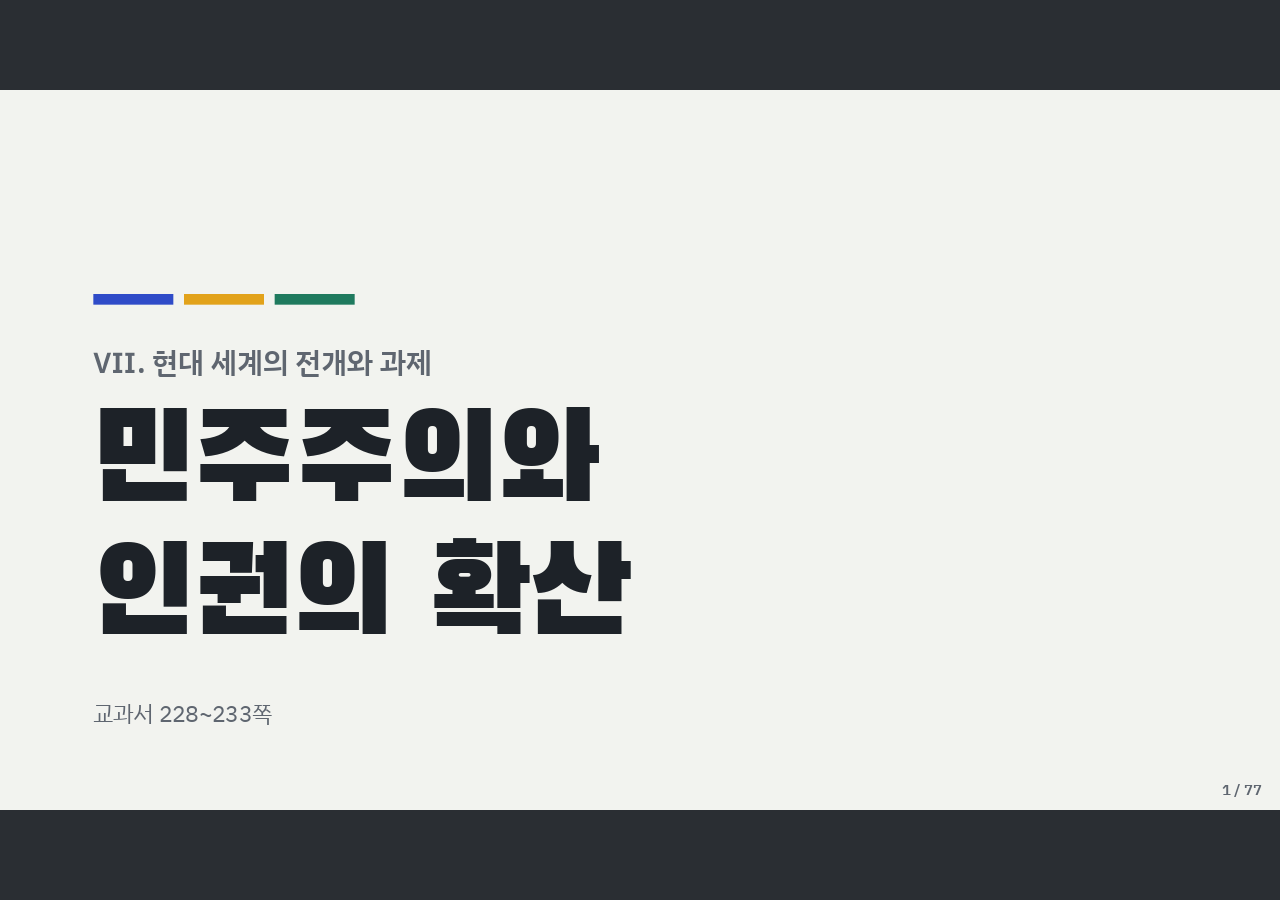
==== democracy/index.html @ a3386aa0 "민주주의와 인권의 확산 수업 슬라이드(77장 HTML) 추가 - democracy/index.html: CSS·JS를 한 파일에 넣은 1920×1080 무대, file://에서 인" ====
<!doctype html>
<html lang="ko">
<head>
<meta charset="utf-8">
<meta name="viewport" content="width=device-width, initial-scale=1">
<title>민주주의와 인권의 확산</title>
<!--
  ============================================================
  민주주의와 인권의 확산 · 중2 역사 · 수업 슬라이드 (77장)
  ============================================================
  ● 여는 법: 이 파일을 더블클릭하면 크롬·엣지·웨일에서 열린다. 인터넷이 없어도 된다.
  ● 문구 고치기: 아래 body 안에서 "05. 핵심 질문"처럼 번호와 제목이 적힌
    주석을 찾아, 바로 아래 section 안의 글자를 고치고 저장한다.
    - <br> 는 줄바꿈이다. 지워도 되고 옮겨도 된다.
    - <aside class="notes"> 안의 글은 교사 메모다(N 키로 보임).
  ● 사진: images 폴더에 정해진 파일명으로 넣는다(images/README.txt 참고).
  ● 정리표(31·47·70·71번)와 패턴(73~76번)의 문구는 각각 한 곳에만 있다.
    "정리표 데이터", "패턴 데이터" 주석을 찾아 고친다.
  ● 조작: → Space PageDown Enter 다음 / ← PageUp Backspace 이전 / Home End 처음·끝
          숫자+Enter 그 장으로 / F 전체 화면 / S 선택 장 건너뛰기 / N 메모 / O 전체 목록
-->
<style>
/* ---------- 글꼴 (fonts 폴더) ---------- */
@font-face{font-family:"Black Han Sans";src:url("fonts/BlackHanSans-Regular.woff2") format("woff2");font-weight:100 900;font-style:normal;font-display:block}
@font-face{font-family:"IBM Plex Sans KR";src:url("fonts/IBMPlexSansKR-Regular.woff2") format("woff2");font-weight:400;font-style:normal;font-display:block}
@font-face{font-family:"IBM Plex Sans KR";src:url("fonts/IBMPlexSansKR-SemiBold.woff2") format("woff2");font-weight:600;font-style:normal;font-display:block}
@font-face{font-family:"IBM Plex Sans KR";src:url("fonts/IBMPlexSansKR-Bold.woff2") format("woff2");font-weight:700;font-style:normal;font-display:block}

/* ---------- 색 ---------- */
:root{
  --paper:#F2F3EF;
  --ink:#1D2228;
  --muted:#5F6670;
  --story-1:#2F4BC8;
  --story-2:#E2A21A;
  --story-3:#1F7A5E;
  --mark:#FFE45C;
  --outside:#2A2E33;
  --rule:#CDD1C9;
  --cal-red:#D0342C;
  --cal-blue:#2B57C9;
  --display:"Black Han Sans","IBM Plex Sans KR","Malgun Gothic","Apple SD Gothic Neo",sans-serif;
  --text:"IBM Plex Sans KR","Malgun Gothic","Apple SD Gothic Neo",sans-serif;
}

/* ---------- 무대 ---------- */
*{box-sizing:border-box}
html,body{margin:0;height:100%;overflow:hidden;background:var(--outside)}
body{font-family:var(--text);color:var(--ink);-webkit-font-smoothing:antialiased;word-break:keep-all;overflow-wrap:break-word}
h1,h2,h3,p,ul,figure,table{margin:0}
#viewport{position:fixed;inset:0;overflow:hidden;touch-action:none;user-select:none;-webkit-user-select:none}
#stage{position:absolute;left:0;top:0;width:1920px;height:1080px;transform-origin:0 0;overflow:hidden;background:var(--paper)}

.slide{position:absolute;inset:0;padding-top:56px;background:var(--paper);visibility:hidden;overflow:hidden}
.slide.active{visibility:visible;z-index:2}
.slide.leaving{visibility:visible;z-index:1}
.slide.fade{animation:fadeIn 120ms linear both}
@keyframes fadeIn{from{opacity:0}to{opacity:1}}
@media (prefers-reduced-motion:reduce){.slide.fade{animation:none}}
.notes{display:none}

/* 이야기별 색: --c 바탕색, --on-c 그 위 글자색 */
.slide[data-part="intro"],.slide[data-part="outro"]{--c:var(--ink);--on-c:#fff}
.slide[data-part="s1"]{--c:var(--story-1);--on-c:#fff}
.slide[data-part="s2"]{--c:var(--story-2);--on-c:var(--ink)}
.slide[data-part="s3"]{--c:var(--story-3);--on-c:#fff}

/* ---------- 글자 ---------- */
.title{font-family:var(--display);font-weight:700;font-size:72px;line-height:1.2;text-wrap:balance}
.big{font-family:var(--display);font-weight:700;font-size:200px;line-height:1;color:var(--c);letter-spacing:-.01em}
.headline{font-family:var(--display);font-weight:700;font-size:72px;line-height:1.25;text-wrap:balance}
.desc,.body{font-size:48px;font-weight:600;line-height:1.5;text-wrap:pretty}
.caption{font-size:34px;font-weight:400;line-height:1.45;color:var(--muted);text-wrap:pretty}

/* ---------- 진행 표시 · 장 번호 · 판서 신호 ---------- */
#progress{position:absolute;left:0;top:0;width:1920px;height:56px;display:grid;grid-template-columns:repeat(5,1fr);z-index:10;background:var(--paper);border-bottom:1px solid #D8DBD3}
#progress div{display:flex;align-items:center;justify-content:center;font-size:22px;font-weight:600;color:#A6ABB2;letter-spacing:.04em}
#progress div+div{border-left:1px solid #DFE2DA}
#progress div.on{color:#fff;background:var(--pc)}
#progress [data-p="intro"],#progress [data-p="outro"]{--pc:var(--ink)}
#progress [data-p="s1"]{--pc:var(--story-1)}
#progress [data-p="s2"]{--pc:var(--story-2)}
#progress [data-p="s3"]{--pc:var(--story-3)}
#progress [data-p="s2"].on{color:var(--ink)}
#stage.no-progress #progress{display:none}

#footer{position:absolute;right:28px;bottom:16px;z-index:11;display:flex;gap:16px;align-items:center;font-size:22px;font-weight:600;line-height:1.3;color:var(--muted);pointer-events:none}
#stage.on-dark #footer{color:rgba(255,255,255,.78)}
#stage.on-light-color #footer{color:rgba(29,34,40,.7)}
#skipflag{display:none;border:2px solid currentColor;padding:0 10px}
#stage.skip #skipflag{display:inline-block}
#digits{background:var(--ink);color:#fff;padding:0 12px}
#digits:empty{display:none}

.board-icon{position:absolute;left:30px;bottom:20px;width:28px;height:28px;color:var(--muted);z-index:3}
.board-icon svg{display:block;width:28px;height:28px}
.slide[data-layout="placard"] .board-icon{color:rgba(255,255,255,.78)}
.slide[data-layout="placard"][data-part="s2"] .board-icon{color:rgba(29,34,40,.7)}

/* ---------- 교사 메모 (N) ---------- */
#notes-panel{position:absolute;left:0;right:0;bottom:0;z-index:20;display:none;max-height:460px;overflow:auto;background:rgba(22,26,31,.96);color:#F2F3EF;padding:24px 64px 36px;user-select:text;-webkit-user-select:text;touch-action:pan-y}
#stage.show-notes #notes-panel{display:block}
#notes-head{font-size:24px;font-weight:600;color:#AEB4BC;margin-bottom:8px}
#notes-body{font-size:32px;font-weight:400;line-height:1.55}
#notes-body .none{color:#8C939B}

/* ---------- 전체 목록 (O) ---------- */
#overview{position:absolute;inset:0;z-index:30;display:none;overflow:auto;background:#202429;padding:26px 40px 40px;touch-action:pan-y}
#stage.show-overview #overview{display:block}
.ov-head{color:#D5D9DE;font-size:24px;font-weight:600;margin-bottom:18px}
.ov-grid{display:grid;grid-template-columns:repeat(10,171.4px);gap:14px}
.ov-item{position:relative;display:block;width:171.4px;height:96.4px;padding:0;border:0;margin:0;background:#000;cursor:pointer;outline:4px solid transparent;outline-offset:2px;font:inherit}
.ov-frame{position:absolute;inset:0;overflow:hidden}
.ov-frame>.slide{right:auto;bottom:auto;width:1920px;height:1080px;transform:scale(.0892708);transform-origin:0 0;visibility:visible;pointer-events:none}
.ov-item.opt{opacity:.35}
.ov-item.cur{outline-color:var(--mark)}
.ov-item:hover,.ov-item:focus-visible{outline-color:#fff}
.ov-num{position:absolute;left:0;top:0;background:rgba(29,34,40,.88);color:#fff;font-size:18px;font-weight:700;line-height:1.4;padding:0 7px}

/* ---------- 사진 틀과 자리표시 ---------- */
figure.ph{position:relative;overflow:hidden;background:#DADDD6}
figure.ph img{position:absolute;inset:0;width:100%;height:100%;object-fit:cover;display:block}
figure.ph img[data-fit="contain"]{object-fit:contain}
figure.ph.contain{background:transparent}
figure.ph.missing{background:#E6E8E2}
figure.ph.missing img{display:none}
figure.ph.gone{display:none}
.ph-box{position:absolute;inset:0;display:flex;flex-direction:column;align-items:center;justify-content:center;gap:8px;padding:20px;border:4px dashed #959BA3;text-align:center;color:var(--muted);line-height:1.35}
.ph-file{font-size:30px;font-weight:700;color:var(--ink);word-break:break-all}
.ph-desc{font-size:26px;font-weight:600}
.ph-page{font-size:24px;font-weight:400}

/* ---------- 피켓 ---------- */
.placard{position:relative;background:#fff;border:10px solid var(--ink);transform:rotate(-1.5deg);padding:64px 104px;max-width:1640px;
  font-family:var(--display);font-weight:700;font-size:92px;line-height:1.25;color:var(--ink);text-align:center;text-wrap:balance;--stick:var(--ink)}
.placard::after{content:"";position:absolute;left:50%;top:100%;width:36px;margin-left:-18px;height:1400px;background:var(--stick)}
.placard.small{border-width:8px;padding:40px 46px;font-size:64px;max-width:640px}
.placard.small::after{width:24px;margin-left:-12px}
.placard .sub{display:block;margin-top:22px;font-family:var(--text);font-weight:600;font-size:36px;line-height:1.4}

/* ===================== 레이아웃 ===================== */

/* title · 표지 */
.slide[data-layout="title"]{padding:0 140px 120px;display:flex;flex-direction:column;justify-content:flex-end}
.cover-bars{display:flex;gap:16px;margin-bottom:56px}
.cover-bars i{display:block;width:120px;height:16px}
.cover-sub{font-size:44px;font-weight:600;color:var(--muted);margin-bottom:28px}
.cover-title{font-family:var(--display);font-weight:700;font-size:184px;line-height:1.08;letter-spacing:-.01em}
.cover-pages{margin-top:48px}

/* placard · 피켓 질문 */
.slide[data-layout="placard"]{background:var(--c);display:flex;align-items:center;justify-content:center;padding:56px 120px 190px}
.slide[data-layout="placard"][data-part="intro"] .placard,.slide[data-layout="placard"][data-part="outro"] .placard{--stick:#8B929B}

/* roadmap · 로드맵과 구분 화면 */
.rm-title{position:absolute;left:120px;top:120px}
.rm-target{position:absolute;right:120px;top:84px;font-size:28px;font-weight:600;color:var(--muted)}
.rm-cards{position:absolute;left:120px;right:120px;top:288px;bottom:112px;display:grid;grid-template-columns:repeat(3,1fr);gap:48px}
.rm-card{display:flex;flex-direction:column;border:6px solid var(--ink);background:#fff;padding:44px 44px 40px}
.rm-card.s1{--cc:var(--story-1);--on-cc:#fff}
.rm-card.s2{--cc:var(--story-2);--on-cc:var(--ink)}
.rm-card.s3{--cc:var(--story-3);--on-cc:#fff}
.rm-num{width:96px;height:96px;border-radius:50%;background:var(--cc);color:var(--on-cc);font-family:var(--display);font-weight:700;font-size:60px;line-height:96px;text-align:center;margin-bottom:40px}
.rm-q{font-family:var(--display);font-weight:700;font-size:60px;line-height:1.25;text-wrap:balance}
.rm-mv{margin-top:auto;padding-top:28px;font-size:36px;font-weight:600;line-height:1.35;color:var(--muted)}
.rm-card.on{background:var(--cc);color:var(--on-cc)}
.rm-card.on .rm-num{background:var(--on-cc);color:var(--cc)}
.rm-card.on .rm-mv{color:inherit}
.rm-card.off{opacity:.3}

/* fact · 사실 */
.slide[data-layout="fact"]{display:flex;flex-direction:column;justify-content:center;padding:56px 160px 40px}
.fact-row{display:flex;align-items:center;gap:96px}
.fact-text{flex:1;min-width:0}
.slide[data-layout="fact"] .title{margin-bottom:36px}
.slide[data-layout="fact"] .big{margin-bottom:20px}
.slide[data-layout="fact"] .desc{margin-top:20px;max-width:1500px}
.fact-figure{flex:none;width:720px;height:540px}
.fact-figure.map{width:560px;height:640px}
.diagram{flex:none;position:relative;width:640px;height:640px}
.circle{position:absolute;left:50%;top:50%;transform:translate(-50%,-50%);width:260px;height:260px;border-radius:50%;background:var(--c);color:#fff;display:flex;align-items:center;justify-content:center;text-align:center;font-family:var(--display);font-weight:700;font-size:52px;line-height:1.2;white-space:nowrap}
.circle.big-circle{width:560px;height:560px;font-size:64px}
.circle.grow{animation:circleGrow 300ms ease-out}
@keyframes circleGrow{from{width:260px;height:260px}to{width:560px;height:560px}}
@media (prefers-reduced-motion:reduce){.circle.grow{animation:none}}

/* term · 용어 */
.slide[data-layout="term"]{display:flex;flex-direction:column;justify-content:center;padding:56px 160px 40px}
.term-block{border-left:16px solid var(--c);padding:6px 0 6px 56px}
.term{font-family:var(--display);font-weight:700;font-size:72px;line-height:1.2}
.def{font-size:48px;font-weight:600;line-height:1.5;margin-top:28px;max-width:1450px;text-wrap:pretty}
.term-block .caption{margin-top:32px;max-width:1450px}
.term-block.small{border-left-width:12px;padding:4px 0 4px 36px;margin-top:72px}
.term-block.small .term{display:inline;font-size:48px;margin-right:24px}
.term-block.small .def{display:inline;font-size:40px;margin-top:0}
.term-flow{display:flex;align-items:center;gap:56px}
.term-flow .from{border-left:16px solid var(--c);padding:6px 0 6px 48px;font-family:var(--display);font-weight:700;font-size:80px;line-height:1.25}
.term-flow .to{font-family:var(--display);font-weight:700;font-size:80px;line-height:1.25;color:var(--c)}
.term-flow .arrow{flex:none;width:200px;height:64px;color:var(--ink)}

/* timeline · 연표 */
.slide[data-layout="timeline"]{display:flex;flex-direction:column;justify-content:center;padding:56px 160px 40px}
.tl{display:grid;grid-template-columns:560px 1fr 560px;grid-template-rows:auto 52px auto}
.tl-year{grid-row:1;align-self:end;text-align:center;font-family:var(--display);font-weight:700;font-size:150px;line-height:1;color:var(--c);margin-bottom:32px}
.tl-dot{grid-row:2;justify-self:center;width:52px;height:52px;border-radius:50%;background:var(--c)}
.tl-text{grid-row:3;text-align:center;font-size:48px;font-weight:600;line-height:1.4;margin-top:32px;text-wrap:balance}
.tl .c1{grid-column:1}
.tl .c3{grid-column:3}
.tl-arrow{grid-column:1/4;grid-row:2;align-self:center;position:relative;height:10px;margin:0 330px;background:var(--ink)}
.tl-arrow::after{content:"";position:absolute;right:-2px;top:50%;transform:translateY(-50%);border-left:44px solid var(--ink);border-top:24px solid transparent;border-bottom:24px solid transparent}
.tl-gap{grid-column:1/4;grid-row:1;justify-self:center;align-self:end;font-family:var(--display);font-weight:700;font-size:96px;line-height:1;margin-bottom:40px}
.tl.strong .tl-arrow{height:32px;margin:0 340px 0 316px}
.tl.strong .tl-arrow::after{right:-36px;border-left-width:84px;border-top-width:54px;border-bottom-width:54px}
.tl-note{margin-top:96px}

/* big-number · 큰 숫자 */
.slide[data-layout="big-number"]{display:flex;flex-direction:column;justify-content:center;align-items:center;text-align:center;padding:56px 120px 40px}
.bn{display:flex;align-items:center;gap:44px}
.bn-side{font-family:var(--display);font-weight:700;font-size:80px;line-height:1;color:var(--muted)}
.bn-line{width:170px;height:6px;background:var(--muted)}
.bn-main{font-family:var(--display);font-weight:700;font-size:220px;line-height:1;color:var(--c)}
.bn-note{margin-top:80px}

/* big-sentence · 큰 문장 */
.slide[data-layout="big-sentence"]{display:flex;flex-direction:column;justify-content:center;align-items:center;text-align:center;padding:56px 160px 40px}
.bs{font-family:var(--display);font-weight:700;font-size:92px;line-height:1.3;max-width:1600px;text-wrap:balance}
.bs+.bs{margin-top:44px}
.bs.accent{color:var(--c)}
.bs-note{margin-top:56px}

/* points · 짧은 줄 */
.slide[data-layout="points"]{display:flex;flex-direction:column;justify-content:center;padding:56px 160px 40px}
.points{list-style:none;padding:0;margin:56px 0 0}
.points li{position:relative;padding-left:68px;font-size:48px;font-weight:600;line-height:1.5;max-width:1500px;text-wrap:pretty}
.points li+li{margin-top:44px}
.points li::before{content:"";position:absolute;left:0;top:.75em;width:36px;height:8px;margin-top:-4px;background:var(--c)}
.points+.caption{margin-top:72px;max-width:1500px}

/* icons · 아이콘과 말 */
.slide[data-layout="icons"]{display:flex;flex-direction:column;justify-content:center;padding:56px 160px 40px}
.icons{display:flex;gap:72px;margin-top:72px}
.icons figure{width:340px;display:flex;flex-direction:column;align-items:center;text-align:center}
.icons svg{width:160px;height:160px;fill:none;stroke:var(--ink);stroke-width:5;stroke-linecap:round;stroke-linejoin:round}
.icons figcaption{margin-top:28px;font-size:48px;font-weight:600;line-height:1.35;text-wrap:balance}
.icons.four{gap:60px}
.icons.four figure{width:355px}
.icons.four figcaption{font-size:44px}
.icons+.body{margin-top:72px}

/* source · 사료 */
.slide[data-layout="source"]{display:flex;flex-direction:column;justify-content:center;padding:56px 160px 40px}
.instruction{font-family:var(--display);font-weight:700;font-size:64px;line-height:1.2}
.source-label{margin-top:40px}
.source-box{margin-top:14px;background:#fff;border:2px solid #D6D9D2;padding:44px 60px;font-size:44px;font-weight:600;line-height:1.7}
.source-box mark{background:none;color:inherit}
.source-box.marked mark{background:var(--mark);-webkit-box-decoration-break:clone;box-decoration-break:clone;padding:0 .06em}
.source-box .empty-msg{color:var(--muted)}

/* photo · 사진 */
.slide[data-layout="photo"]{--photo-w:1340px;display:grid;grid-template-columns:var(--photo-w) 1fr;grid-template-rows:minmax(0,1fr) auto;column-gap:56px;row-gap:28px;padding:104px 80px 64px}
.photo-main{grid-column:1;grid-row:1}
.photo-side{grid-column:2;grid-row:1;display:flex;flex-direction:column;justify-content:flex-end;min-width:0}
.photo-side .title{margin-bottom:28px}
.photo-side .big{font-size:180px;margin-bottom:28px}
.photo-line{grid-column:1/3;grid-row:2}
.slide.aral-frame{--photo-w:900px;column-gap:80px;padding:168px 80px 52px 120px}

/* photo-question · 사진과 질문, photo-zoom · 사진 확대 */
.slide[data-layout="photo-question"],.slide[data-layout="photo-zoom"]{display:grid;grid-template-columns:1060px 1fr;grid-template-rows:minmax(0,1fr) auto;column-gap:72px;row-gap:20px;padding:104px 80px 56px}
.pq-photo{grid-column:1;grid-row:1}
.pq-caption{grid-column:1;grid-row:2}
.pq-side{grid-column:2;grid-row:1/3;display:flex;justify-content:center;align-items:flex-start;padding-top:120px}

/* calendar · 달력 */
.slide[data-layout="calendar"]{display:grid;grid-template-columns:1200px 1fr;column-gap:64px;padding:68px 80px 20px}
.cal-title{font-family:var(--display);font-weight:700;font-size:72px;line-height:1.1;margin-bottom:8px}
.cal{display:grid;grid-template-columns:repeat(7,1fr);border-top:4px solid var(--ink)}
.cal .dow{text-align:center;padding:4px 0;font-size:32px;font-weight:600;color:var(--muted);border-bottom:2px solid var(--ink)}
.cal .d{height:136px;border-bottom:2px solid #D3D6CF;display:flex;flex-direction:column;align-items:center;padding-top:12px;font-size:48px;font-weight:600;line-height:1}
.cal .d .num{display:flex;align-items:center;justify-content:center;width:84px;height:84px}
.cal .sun,.cal .hol{color:var(--cal-red)}
.cal .sat{color:var(--cal-blue)}
.cal .d.ring{padding-top:3px}
.cal .d.ring .num{width:98px;height:98px;border:8px solid var(--cal-red);border-radius:50%;font-size:58px;font-weight:700}
.cal .d small{display:block;margin-top:1px;font-size:32px;font-weight:700;line-height:1}
.cal-side{display:flex;justify-content:center;align-items:flex-start;padding-top:150px}

/* compare · 비교 슬라이더 */
.cmp-labels{position:absolute;left:120px;top:86px;width:900px;display:flex;justify-content:space-between;font-family:var(--display);font-weight:700;font-size:64px;line-height:1}
.compare{position:absolute;left:120px;top:168px;width:900px;height:860px;--pos:50%;touch-action:none;cursor:ew-resize}
.compare figure.ph{position:absolute;inset:0}
.compare .cmp-top{clip-path:inset(0 calc(100% - var(--pos)) 0 0)}
.compare .cmp-top .ph-box{padding-right:50%}
.compare .cmp-base .ph-box{padding-left:50%}
.cmp-handle{position:absolute;top:0;bottom:0;left:var(--pos);width:8px;margin-left:-4px;background:#fff;box-shadow:0 0 0 2px var(--ink)}
.cmp-knob{position:absolute;top:50%;left:50%;width:92px;height:92px;margin:-46px 0 0 -46px;border-radius:50%;background:#fff;border:6px solid var(--ink);display:flex;align-items:center;justify-content:center}
.cmp-knob svg{width:56px;height:32px;fill:var(--ink)}
.cmp-side{position:absolute;left:1100px;right:80px;top:56px;bottom:0;display:flex;justify-content:center;align-items:flex-start;padding-top:200px}

/* collage · 사진 콜라주 */
figure.ph.cl{position:absolute}
.cl-a{left:80px;top:96px;width:760px;height:500px}
.cl-b{left:880px;top:96px;width:460px;height:300px}
.cl-c{left:1380px;top:96px;width:460px;height:420px}
.cl-d{left:880px;top:436px;width:460px;height:584px}
.cl-e{left:1380px;top:556px;width:460px;height:464px}
.cl-q{position:absolute;left:80px;width:760px;top:640px;display:flex;justify-content:center}

/* summary · 정리표 */
.slide[data-layout="summary"]{padding:96px 120px 36px}
.sum-target{position:absolute;right:120px;top:84px;font-size:28px;font-weight:600;color:var(--muted)}
.sum{width:100%;border-collapse:collapse;table-layout:fixed;margin-top:28px}
.sum th{text-align:left;font-size:32px;font-weight:600;color:var(--muted);padding:0 24px 12px;border-bottom:4px solid var(--ink)}
.sum th:first-child{padding-left:44px}
.sum td{font-size:44px;font-weight:600;line-height:1.32;padding:24px 24px;border-bottom:2px solid var(--rule);vertical-align:middle}
.sum td.mv{font-family:var(--display);font-weight:700;font-size:54px;line-height:1.15;padding-left:44px;box-shadow:inset 14px 0 0 var(--rc)}
.sum tr.s1{--rc:var(--story-1);--rt:rgba(47,75,200,.11)}
.sum tr.s2{--rc:var(--story-2);--rt:rgba(226,162,26,.20)}
.sum tr.s3{--rc:var(--story-3);--rt:rgba(31,122,94,.13)}
.sum tr.hl td{background:var(--rt)}
.sum tr.empty td:not(.mv){color:transparent}
/* 글꼴이 넓어 표가 넘칠 때(폴백 글꼴 등) 스크립트가 붙이는 단계. 38px 아래로는 줄이지 않는다 */
.sum.tight td{font-size:40px;padding:16px 22px}
.sum.tight td.mv{font-size:48px}
.sum.tighter td{font-size:38px;padding:10px 20px}
.sum.tighter td.mv{font-size:44px}

/* pattern · 패턴 */
.slide[data-layout="pattern"]{display:flex;align-items:center;padding:56px 0 0 80px}
.pt{display:flex;align-items:stretch}
.pt-step{flex:none;width:350px;min-height:500px;display:flex;flex-direction:column;border:6px solid var(--ink);background:#fff;padding:40px 30px}
.pt-step.open{border-style:dashed}
.pt-name{font-family:var(--display);font-weight:700;font-size:60px;line-height:1.2;text-wrap:balance}
.pt-ex{margin-top:28px;font-size:36px;line-height:1.5;color:var(--muted)}
.pt-arrow,.pt-tail{flex:none;position:relative;align-self:center;height:10px;background:var(--ink)}
.pt-arrow{width:62px;margin:0 34px 0 0}
.pt-arrow::after,.pt-tail::after{content:"";position:absolute;right:-30px;top:50%;transform:translateY(-50%);border-left:34px solid var(--ink);border-top:22px solid transparent;border-bottom:22px solid transparent}
.pt-tail{width:136px}
.pt .later{visibility:hidden}
</style>
</head>
<body>
<div id="viewport">
<div id="stage">

<div id="progress" aria-hidden="true">
  <div data-p="intro">도입</div><div data-p="s1">평등</div><div data-p="s2">노동</div><div data-p="s3">생존</div><div data-p="outro">정리</div>
</div>

<main id="deck">

<!-- ==========================================================
     도입 · 01–03 · 0–3분
     ========================================================== -->

<!-- 01. 표지 -->
<section class="slide" data-n="01" data-part="intro" data-layout="title" data-title="표지">
  <div class="cover-bars" aria-hidden="true"><i style="background:var(--story-1)"></i><i style="background:var(--story-2)"></i><i style="background:var(--story-3)"></i></div>
  <p class="cover-sub">Ⅶ. 현대 세계의 전개와 과제</p>
  <h1 class="cover-title">민주주의와<br>인권의 확산</h1>
  <p class="caption cover-pages">교과서 228~233쪽</p>
</section>

<!-- 02. 사진 콜라주 -->
<section class="slide" data-n="02" data-part="intro" data-layout="collage" data-title="사진 콜라주">
  <figure class="ph cl cl-a"><img src="images/king-march.jpg" data-desc="연설하는 마틴 루서 킹과 군중" data-page="교과서 228쪽" alt="연설하는 마틴 루서 킹과 군중"></figure>
  <figure class="ph cl cl-b"><img src="images/uk-women-1971.jpg" data-desc="행진하는 영국 여성들 (1971)" data-page="교과서 229쪽" alt="행진하는 영국 여성들"></figure>
  <figure class="ph cl cl-c"><img src="images/eight-hours-cartoon.jpg" data-desc="1일 8시간 노동을 옹호하는 노동 신문의 만화" data-page="교과서 230쪽" alt="1일 8시간 노동을 옹호하는 노동 신문의 만화"></figure>
  <figure class="ph cl cl-d"><img src="images/vietnam-protest.jpg" data-desc="베트남 전쟁 반대 시위 (미국)" data-page="교과서 232쪽" alt="베트남 전쟁 반대 시위"></figure>
  <figure class="ph cl cl-e"><img src="images/aral-2008.jpg" data-desc="아랄해 위성 사진 (2008)" data-page="교과서 233쪽 또는 NASA Earth Observatory" alt="아랄해 위성 사진 2008"></figure>
  <div class="cl-q"><div class="placard small">이 사진들에는<br>어떤 공통점이 있을까?</div></div>
  <aside class="notes">답을 받지 않는다. "수업 마지막에 다시 물어볼게요." 72번에서 같은 화면을 다시 쓴다.</aside>
</section>

<!-- 03. 오늘의 세 질문 -->
<section class="slide" data-n="03" data-part="intro" data-layout="roadmap" data-title="오늘의 세 질문">
  <h2 class="title rm-title">오늘의 세 질문</h2>
  <div class="rm-cards">
    <div class="rm-card s1"><div class="rm-num">1</div><p class="rm-q">사람은 누구나 평등한가?</p><p class="rm-mv">민권 운동 · 여성 운동</p></div>
    <div class="rm-card s2"><div class="rm-num">2</div><p class="rm-q">일하는 사람에게는 어떤 권리가 필요할까?</p><p class="rm-mv">노동 운동</p></div>
    <div class="rm-card s3"><div class="rm-num">3</div><p class="rm-q">인류의 생존을 위협하는 문제는 어떻게 해결할까?</p><p class="rm-mv">반전 평화 운동 · 환경 운동</p></div>
  </div>
  <aside class="notes">"오늘은 이 세 질문의 답을 찾아갈 거예요." 칠판의 정리표 틀(운동 / 핵심 용어 / 무엇이 바뀌었나)을 안내한다.</aside>
</section>

<!-- ==========================================================
     이야기 ① 사람은 누구나 평등한가? · 04–31 · 3–19분
     ========================================================== -->

<!-- 04. 구분 화면 -->
<section class="slide" data-n="04" data-part="s1" data-layout="roadmap" data-title="구분 화면">
  <p class="rm-target teacher">목표 3분</p>
  <div class="rm-cards">
    <div class="rm-card s1 on"><div class="rm-num">1</div><p class="rm-q">사람은 누구나 평등한가?</p><p class="rm-mv">민권 운동 · 여성 운동</p></div>
    <div class="rm-card s2 off"><div class="rm-num">2</div><p class="rm-q">일하는 사람에게는 어떤 권리가 필요할까?</p><p class="rm-mv">노동 운동</p></div>
    <div class="rm-card s3 off"><div class="rm-num">3</div><p class="rm-q">인류의 생존을 위협하는 문제는 어떻게 해결할까?</p><p class="rm-mv">반전 평화 운동 · 환경 운동</p></div>
  </div>
</section>

<!-- ───────── 민권 운동 (05–20) ───────── -->

<!-- 05. 핵심 질문 -->
<section class="slide" data-n="05" data-part="s1" data-layout="placard" data-title="핵심 질문">
  <div class="placard">노예제가 폐지되었는데,<br>왜 흑인들은 다시<br>평등을 요구했을까?</div>
  <aside class="notes">이 이야기에서 학생 답을 기다리는 질문이다. 지금 바로 답을 받지 않고 "잠시 뒤 연설문에서 답을 찾아볼 거예요."</aside>
</section>

<!-- 06. 노예제 폐지 -->
<section class="slide" data-n="06" data-part="s1" data-layout="timeline" data-title="노예제 폐지">
  <div class="tl">
    <div class="tl-year c1">1863</div>
    <div class="tl-dot c1"></div>
    <p class="tl-text c1">노예 해방 선언</p>
    <div class="tl-arrow"></div>
    <div class="tl-year c3">1865</div>
    <div class="tl-dot c3"></div>
    <p class="tl-text c3">노예제 폐지</p>
  </div>
  <p class="body tl-note">남북 전쟁을 거치며 미국에서 노예제가 사라졌다</p>
  <aside class="notes">링컨과 남북 전쟁을 짧게 떠올리게 한다.</aside>
</section>

<!-- 07. 그러나 -->
<section class="slide" data-n="07" data-part="s1" data-layout="icons" data-title="그러나">
  <h2 class="title">그러나 차별은 남았다</h2>
  <div class="icons">
    <figure>
      <svg viewBox="0 0 160 160" aria-hidden="true"><path d="M14 74 80 34l66 40"/><path d="M24 68v72h112V68"/><path d="M66 140v-34h28v34"/><rect x="36" y="86" width="20" height="18"/><rect x="104" y="86" width="20" height="18"/><path d="M80 34V10l20 6-20 6"/><path d="M12 140h136"/></svg>
      <figcaption>학교</figcaption>
    </figure>
    <figure>
      <svg viewBox="0 0 160 160" aria-hidden="true"><rect x="26" y="22" width="108" height="104" rx="14"/><path d="M38 38h84v38H38z"/><path d="M26 92h108"/><circle cx="48" cy="108" r="6"/><circle cx="112" cy="108" r="6"/><path d="M42 126v16M118 126v16"/><path d="M26 44h-8v20M134 44h8v20"/></svg>
      <figcaption>버스</figcaption>
    </figure>
    <figure>
      <svg viewBox="0 0 160 160" aria-hidden="true"><circle cx="80" cy="84" r="34"/><circle cx="80" cy="84" r="20"/><path d="M24 30v32M34 30v32M44 30v32M24 62c0 8 20 8 20 0M34 66v72"/><path d="M128 138V30c-12 6-16 26-16 44 0 8 6 12 16 12"/></svg>
      <figcaption>식당</figcaption>
    </figure>
  </div>
  <p class="body">인종에 따라 따로 쓰게 했다</p>
  <aside class="notes">남부의 여러 주에서 학교, 버스 좌석, 식당, 화장실 등을 인종에 따라 나누었다. 노예제는 없어졌지만 평등해진 것은 아니었다.</aside>
</section>

<!-- 08. 킹의 연설문 -->
<section class="slide" data-n="08" data-part="s1" data-layout="source" data-title="킹의 연설문">
  <h2 class="instruction">이 연설에서 질문의 답을 찾아보자</h2>
  <p class="caption source-label">마틴 루서 킹의 연설 (1963)</p>
  <!-- ✍️ 여기에 교과서 228쪽 연설문을 붙여 넣으세요. 강조할 두 구절은 <mark>…</mark>로 감싸세요. -->
  <!--    (지금 들어 있는 글은 교과서 228쪽 연설문 발췌를 그대로 옮긴 것이다. 09번은 이 글을 그대로 가져와 <mark> 부분만 형광펜으로 칠한다.) -->
  <div class="source-box" id="speech">백 년 전, <mark>한 위대한 미국인이 노예 해방령에 서명을 하였습니다.</mark> …… 그러나 <mark>그로부터 백 년이 지난 오늘, 우리는 흑인들이 여전히 자유롭지 못하다는</mark> 비극적인 사실을 직시해야 합니다. …… 지금 이 순간이 바로 민주주의 약속을 실현할 때입니다. …… 나에게는 꿈이 있습니다. 언젠가 이 나라가 모든 인간은 평등하게 태어났다는 것을 자명한 진실로 받아들이고, 그 진정한 의미를 신조로 살아가게 되는 날이 오리라는 꿈입니다.</div>
  <aside class="notes">1~2분 동안 읽게 하고 학생 답을 받는다.</aside>
</section>

<!-- 09. 답 찾기 -->
<section class="slide" data-n="09" data-part="s1" data-layout="source" data-title="답 찾기">
  <h2 class="instruction">답은 여기에 있다</h2>
  <p class="caption source-label">마틴 루서 킹의 연설 (1963)</p>
  <!-- 본문은 08번에서 자동으로 가져온다. 여기는 비워 둔다. -->
  <div class="source-box marked" data-same-as="speech"></div>
  <aside class="notes">노예제는 법으로 없어졌지만 실제 생활의 차별은 남아 있었다는 것이 답이다.</aside>
</section>

<!-- 10. 100년 -->
<section class="slide" data-n="10" data-part="s1" data-layout="big-number" data-title="100년">
  <div class="bn">
    <span class="bn-side">1863</span><span class="bn-line"></span>
    <span class="bn-main">100년</span>
    <span class="bn-line"></span><span class="bn-side">1963</span>
  </div>
  <p class="body bn-note">노예 해방 선언 100년 뒤에도, 흑인들은 자유롭지 못했다</p>
</section>

<!-- 11. 워싱턴 평화 행진 -->
<section class="slide" data-n="11" data-part="s1" data-layout="photo" data-title="워싱턴 평화 행진">
  <figure class="ph photo-main"><img src="images/king-march.jpg" data-desc="연설하는 마틴 루서 킹과 군중" data-page="교과서 228쪽" alt="연설하는 마틴 루서 킹과 군중"></figure>
  <div class="photo-side"><p class="caption">워싱턴 평화 행진에서 연설하는 마틴 루서 킹 (1963)</p></div>
  <p class="body photo-line">비폭력 저항 운동으로 차별 철폐를 요구했다</p>
  <aside class="notes">이 행진에서 "나에게는 꿈이 있습니다" 연설을 했다.</aside>
</section>

<!-- 12. 민권법 -->
<section class="slide" data-n="12" data-part="s1" data-layout="fact" data-title="민권법">
  <p class="big">1964</p>
  <p class="headline">민권법 제정</p>
  <p class="desc">인종 차별을 불법으로 규정</p>
</section>

<!-- 13. 참정권 -->
<section class="slide" data-n="13" data-part="s1" data-layout="fact" data-title="참정권">
  <p class="big">1965</p>
  <p class="headline">모든 흑인에게 완전한 참정권 보장</p>
  <div class="term-block small"><span class="term">민권</span><span class="def">국민의 권리. 특히 참정권을 가리킨다</span></div>
  <aside class="notes">참정권은 선거에 참여할 권리. 참고로 이때 만들어진 법이 투표권법이지만 교과서에는 법 이름이 나오지 않는다.</aside>
</section>

<!-- 14. 남아프리카 공화국 -->
<section class="slide" data-n="14" data-part="s1" data-layout="photo-question" data-title="남아프리카 공화국">
  <figure class="ph pq-photo"><img src="images/apartheid-museum.jpg" data-desc="아파르트헤이트 박물관 입구 (백인 / 비백인 표지판)" data-page="교과서 228쪽" alt="아파르트헤이트 박물관 입구"></figure>
  <p class="caption pq-caption">아파르트헤이트 박물관 입구 (남아프리카 공화국)</p>
  <div class="pq-side"><div class="placard small">입구가 왜<br>두 개일까?</div></div>
  <aside class="notes">표지판에 '백인'과 '비(非)백인'. 박물관이 당시 공공시설처럼 입구를 인종별로 나누어 재현했다.</aside>
</section>

<!-- 15. 아파르트헤이트 -->
<section class="slide" data-n="15" data-part="s1" data-layout="term" data-title="아파르트헤이트">
  <div class="term-block">
    <p class="term">아파르트헤이트</p>
    <p class="def">인종 분리 정책을 실시하고 흑인의 참정권을 부정한 극단적인 인종 차별 정책</p>
    <p class="caption">1950년대 흑인은 백인이 사는 도시에 들어갈 수 없거나, 백인과 같은 대중교통을 탈 수 없었다</p>
  </div>
</section>

<!-- 16. 넬슨 만델라 -->
<section class="slide" data-n="16" data-part="s1" data-layout="points" data-title="넬슨 만델라">
  <h2 class="title">넬슨 만델라</h2>
  <ul class="points">
    <li>아파르트헤이트에 맞서 흑인 민권 운동을 이끌었다</li>
    <li>비폭력·불복종 운동을 펼쳤다</li>
    <li>이 과정에서 감옥에 갇혔다</li>
  </ul>
  <aside class="notes">27년 넘게 수감되었다(1962~1990). 참고: 만델라는 1960년대 초 무장 투쟁 노선을 택하기도 했고 이것이 수감 이유가 되었다. 교과서는 비폭력·불복종 중심으로 서술하므로, 학생이 물으면 보충한다.</aside>
</section>

<!-- 17. 노벨 평화상 -->
<section class="slide" data-n="17" data-part="s1" data-layout="photo" data-title="노벨 평화상">
  <figure class="ph photo-main"><img src="images/mandela-nobel.jpg" data-desc="노벨 평화상을 받은 넬슨 만델라" data-page="교과서 228쪽" alt="노벨 평화상을 받은 넬슨 만델라"></figure>
  <div class="photo-side"><p class="caption">노벨 평화상을 받은 넬슨 만델라</p></div>
  <p class="body photo-line">석방 후 아파르트헤이트 폐지에 힘썼고, 인종 차별을 금지하는 법이 만들어졌다</p>
  <aside class="notes">1993년 수상. 사진 옆 인물은 함께 상을 받은 당시 대통령 데 클레르크.</aside>
</section>

<!-- 18. 그 후 (선택) -->
<section class="slide" data-n="18" data-part="s1" data-layout="fact" data-optional="true" data-title="그 후">
  <p class="big">1994</p>
  <p class="headline">모든 인종이 참여한 첫 선거</p>
  <p class="desc">넬슨 만델라, 대통령에 당선</p>
</section>

<!-- 19. 질문 (판서) -->
<section class="slide" data-n="19" data-part="s1" data-layout="placard" data-board="true" data-title="질문">
  <div class="placard">법으로 차별을 금지한 것은<br>왜 중요할까?</div>
  <aside class="notes">1~2명의 답을 받는다. 정리: 인종에 관계없이 동등한 권리를 가진다는 원칙이 제도로 자리 잡았다. ✏️ 판서: 민권 행.</aside>
</section>

<!-- 20. 연결 -->
<section class="slide" data-n="20" data-part="s1" data-layout="placard" data-title="연결">
  <div class="placard">법이 생기면<br>차별은 다 사라질까?</div>
  <aside class="notes">답을 기다리지 않고 바로 여성 운동으로 넘어간다.</aside>
</section>

<!-- ───────── 여성 운동 (21–30) ───────── -->

<!-- 21. 참정권 획득 -->
<section class="slide" data-n="21" data-part="s1" data-layout="fact" data-title="참정권 획득">
  <p class="big">참정권</p>
  <p class="headline">두 차례 세계 대전 전후</p>
  <p class="desc">여성들은 끊임없는 노력으로 남성과 동등한 참정권을 얻었다</p>
  <aside class="notes">"그런데 투표를 할 수 있게 된 뒤에는 차별이 사라졌을까요?"</aside>
</section>

<!-- 22. 보스턴 마라톤 -->
<section class="slide" data-n="22" data-part="s1" data-layout="photo-question" data-title="보스턴 마라톤">
  <figure class="ph pq-photo"><img src="images/boston-1967.jpg" data-desc="보스턴 마라톤에서 저지당하는 여성 주자" data-page="교과서 229쪽" alt="보스턴 마라톤에서 저지당하는 여성 주자"></figure>
  <p class="caption pq-caption">보스턴 마라톤 대회 (1967)</p>
  <div class="pq-side"><div class="placard small">이 사람은 왜<br>막히고 있을까?</div></div>
  <aside class="notes">학생 추측을 2~3개 받는다.</aside>
</section>

<!-- 23. 답 -->
<section class="slide" data-n="23" data-part="s1" data-layout="fact" data-title="답">
  <p class="big">1967</p>
  <p class="headline">번호표를 달고 정식으로 참가한 최초의 여성</p>
  <p class="desc">감독관의 저지에도 끝까지 완주했다</p>
  <aside class="notes">당시에는 남성만 참가하는 것이 당연해서 신청서에 성별 칸이 없었다. 참고: 1966년에 번호표 없이 비공식으로 달린 여성이 있었기 때문에 '정식 참가'로 표현한다.</aside>
</section>

<!-- 24. 공식 허용 -->
<section class="slide" data-n="24" data-part="s1" data-layout="fact" data-title="공식 허용">
  <p class="big">1972</p>
  <p class="headline">보스턴 마라톤, 여성 참가를 공식 허용</p>
</section>

<!-- 25. 질문 (선택) -->
<section class="slide" data-n="25" data-part="s1" data-layout="placard" data-optional="true" data-title="질문">
  <div class="placard">과거 여성에게 금지되었던<br>활동에는 또 무엇이 있을까?</div>
  <aside class="notes">교과서 229쪽 탐구의 (가) 질문.</aside>
</section>

<!-- 26. 1971년 영국 -->
<section class="slide" data-n="26" data-part="s1" data-layout="photo" data-title="1971년 영국">
  <figure class="ph photo-main"><img src="images/uk-women-1971.jpg" data-desc="행진하는 영국 여성들 (1971)" data-page="교과서 229쪽" alt="행진하는 영국 여성들"></figure>
  <div class="photo-side"><p class="caption">행진하는 영국 여성들 (1971)</p></div>
</section>

<!-- 27. 피켓 읽기 · 확대 배율(data-zoom)과 위치(data-focus)는 사진을 넣은 뒤 피켓이 보이게 조정한다 -->
<section class="slide" data-n="27" data-part="s1" data-layout="photo-zoom" data-title="피켓 읽기">
  <figure class="ph pq-photo"><img src="images/uk-women-1971.jpg" data-zoom="2.2" data-focus="78% 25%" data-desc="행진하는 영국 여성들 (1971) · 피켓 확대" data-page="교과서 229쪽" alt="행진하는 영국 여성들의 피켓"></figure>
  <div class="pq-side"><div class="placard small">무엇을<br>요구하고 있을까?</div></div>
  <aside class="notes">피켓의 EQUAL PAY NOW, EQUAL EDUCATION AND JOB OPPORTUNITIES를 함께 읽고 뜻을 풀어 준다.</aside>
</section>

<!-- 28. 요구 -->
<section class="slide" data-n="28" data-part="s1" data-layout="points" data-title="요구">
  <h2 class="title">여성들이 요구한 것</h2>
  <ul class="points">
    <li>교육의 평등</li>
    <li>취업의 평등</li>
    <li>임금의 평등</li>
  </ul>
  <p class="caption">일상에 남아 있던 성차별과 성 역할 분리에 도전했다</p>
</section>

<!-- 29. 핵심 용어 (판서) -->
<section class="slide" data-n="29" data-part="s1" data-layout="term" data-board="true" data-title="핵심 용어">
  <div class="term-flow">
    <p class="from">남성 중심<br>사회 체제</p>
    <svg class="arrow" viewBox="0 0 200 64" aria-hidden="true"><path d="M0 32h160" stroke="currentColor" stroke-width="12"/><path d="M200 32 152 4v56z" fill="currentColor"/></svg>
    <p class="to">인식의 전환과<br>현실적 변화</p>
  </div>
  <aside class="notes">'스스로 확인하기' 빈칸 정답은 '남성'. 여성 운동은 지금도 계속되며, 인종·국적·종교·계층·문화적 다양성으로 관심을 넓혀 가고 있다. ✏️ 판서: 여성 행.</aside>
</section>

<!-- 30. 지금도 계속된다 -->
<section class="slide" data-n="30" data-part="s1" data-layout="photo" data-title="지금도 계속된다">
  <figure class="ph photo-main"><img src="images/saudi-2018.jpg" data-desc="운전면허증을 받고 기뻐하는 여성" data-page="교과서 229쪽" alt="운전면허증을 받고 기뻐하는 여성"></figure>
  <div class="photo-side">
    <h2 class="title">지금도 계속된다</h2>
    <p class="caption">사우디아라비아, 2018년 6월 24일부터 여성 운전 허용</p>
  </div>
  <aside class="notes">1990년 무렵부터 여성들이 기습적으로 운전하며 항의하고 꾸준히 요구해 온 결과다.</aside>
</section>

<!-- ==========================================================
     정리표 데이터 · 31, 47, 70, 71번이 이 표 하나를 함께 쓴다.
     문구는 여기서만 고친다. 장마다 어느 행을 채우고 강조할지는
     각 장의 data-fill(채울 행), data-highlight(강조할 행)에 운동 이름으로 적는다.
     ========================================================== -->
<template id="summary-data">
  <table class="sum">
    <colgroup><col style="width:300px"><col style="width:660px"><col></colgroup>
    <thead><tr><th>운동</th><th>핵심 용어</th><th>무엇이 바뀌었나</th></tr></thead>
    <tbody>
      <tr class="s1"><td class="mv">민권</td><td>흑인 민권 운동, 아파르트헤이트</td><td>민권법(1964)·참정권 보장, 인종 차별 금지</td></tr>
      <tr class="s1"><td class="mv">여성</td><td>남성 중심 사회 체제</td><td>참정권 이후 교육·취업·임금 평등 요구</td></tr>
      <tr class="s2"><td class="mv">노동</td><td>단체 교섭권, 국제 노동 기구, 필라델피아 선언</td><td>8시간 요구(1886) → 1일 8시간 국제 표준(1919)</td></tr>
      <tr class="s3"><td class="mv">반전 평화</td><td>핵 확산 금지 조약(NPT)</td><td>미군 베트남 철수에 영향, 핵 확산 방지</td></tr>
      <tr class="s3"><td class="mv">환경</td><td>리우 선언, 교토 의정서, 파리 협정</td><td>선진국만 감축 → 모든 나라가 감축</td></tr>
    </tbody>
  </table>
</template>

<!-- 31. 이야기 ① 정리 -->
<section class="slide" data-n="31" data-part="s1" data-layout="summary" data-fill="민권, 여성" data-highlight="민권, 여성" data-title="이야기 ① 정리">
  <h2 class="title">이야기 ① 정리</h2>
  <div class="sum-holder"></div>
</section>

<!-- ==========================================================
     이야기 ② 일하는 사람에게는 어떤 권리가 필요할까? · 32–47 · 19–28분
     ========================================================== -->

<!-- 32. 구분 화면 -->
<section class="slide" data-n="32" data-part="s2" data-layout="roadmap" data-title="구분 화면">
  <p class="rm-target teacher">목표 19분</p>
  <div class="rm-cards">
    <div class="rm-card s1 off"><div class="rm-num">1</div><p class="rm-q">사람은 누구나 평등한가?</p><p class="rm-mv">민권 운동 · 여성 운동</p></div>
    <div class="rm-card s2 on"><div class="rm-num">2</div><p class="rm-q">일하는 사람에게는 어떤 권리가 필요할까?</p><p class="rm-mv">노동 운동</p></div>
    <div class="rm-card s3 off"><div class="rm-num">3</div><p class="rm-q">인류의 생존을 위협하는 문제는 어떻게 해결할까?</p><p class="rm-mv">반전 평화 운동 · 환경 운동</p></div>
  </div>
</section>

<!-- 33. 2026년 5월 달력 · 2026년 5월 1일은 금요일 -->
<section class="slide" data-n="33" data-part="s2" data-layout="calendar" data-title="2026년 5월 달력">
  <div>
    <h2 class="cal-title">2026년 5월</h2>
    <div class="cal">
      <div class="dow sun">일</div><div class="dow">월</div><div class="dow">화</div><div class="dow">수</div><div class="dow">목</div><div class="dow">금</div><div class="dow sat">토</div>
      <div class="d"></div><div class="d"></div><div class="d"></div><div class="d"></div><div class="d"></div><div class="d hol ring"><span class="num">1</span><small>노동절</small></div><div class="d sat"><span class="num">2</span></div>
      <div class="d sun"><span class="num">3</span></div><div class="d"><span class="num">4</span></div><div class="d hol"><span class="num">5</span><small>어린이날</small></div><div class="d"><span class="num">6</span></div><div class="d"><span class="num">7</span></div><div class="d"><span class="num">8</span></div><div class="d sat"><span class="num">9</span></div>
      <div class="d sun"><span class="num">10</span></div><div class="d"><span class="num">11</span></div><div class="d"><span class="num">12</span></div><div class="d"><span class="num">13</span></div><div class="d"><span class="num">14</span></div><div class="d"><span class="num">15</span></div><div class="d sat"><span class="num">16</span></div>
      <div class="d sun"><span class="num">17</span></div><div class="d"><span class="num">18</span></div><div class="d"><span class="num">19</span></div><div class="d"><span class="num">20</span></div><div class="d"><span class="num">21</span></div><div class="d"><span class="num">22</span></div><div class="d sat"><span class="num">23</span></div>
      <div class="d sun"><span class="num">24</span></div><div class="d"><span class="num">25</span></div><div class="d"><span class="num">26</span></div><div class="d"><span class="num">27</span></div><div class="d"><span class="num">28</span></div><div class="d"><span class="num">29</span></div><div class="d sat"><span class="num">30</span></div>
      <div class="d sun"><span class="num">31</span></div><div class="d"></div><div class="d"></div><div class="d"></div><div class="d"></div><div class="d"></div><div class="d"></div>
    </div>
  </div>
  <div class="cal-side"><div class="placard small">올해 5월 1일,<br>학교는 왜<br>쉬었을까?</div></div>
  <aside class="notes">학생 답을 받는다.</aside>
</section>

<!-- 34. 노동절 -->
<section class="slide" data-n="34" data-part="s2" data-layout="fact" data-title="노동절">
  <p class="big">노동절</p>
  <p class="headline">근로자의 날 → 2026년부터 '노동절'</p>
  <p class="desc">2026년부터 법정 공휴일, 학교도 쉬는 날</p>
  <aside class="notes">교과서 230쪽에는 '근로자의 날'로 나온다. 2025년 10월 법률 개정으로 2026년부터 이름이 '노동절'로 바뀌었고, 2026년 4월에 법정 공휴일로 지정되었다.</aside>
</section>

<!-- 35. 왜 5월 1일일까? -->
<section class="slide" data-n="35" data-part="s2" data-layout="fact" data-title="왜 5월 1일일까?">
  <h2 class="title">왜 하필 5월 1일일까?</h2>
  <p class="big">1886</p>
  <p class="desc">미국 시카고 노동자들이 하루 8시간 노동을 요구하며 대규모 파업</p>
  <aside class="notes">진압 과정에서 많은 사람이 죽거나 다치고 체포되었다.</aside>
</section>

<!-- 36. 8시간 노동 만화 -->
<section class="slide" data-n="36" data-part="s2" data-layout="photo-question" data-title="8시간 노동 만화">
  <figure class="ph pq-photo contain"><img src="images/eight-hours-cartoon.jpg" data-fit="contain" data-desc="1일 8시간 노동을 옹호하는 노동 신문의 만화" data-page="교과서 230쪽" alt="1일 8시간 노동을 옹호하는 노동 신문의 만화"></figure>
  <p class="caption pq-caption">1일 8시간 노동을 옹호하는 노동 신문의 만화</p>
  <div class="pq-side"><div class="placard small">하루 24시간을<br>셋으로 나눈다면?</div></div>
  <aside class="notes">일하는 8시간, 쉬는 8시간, 하고 싶은 일을 하는 8시간. 만화 아래 영어(for WORK, for REST, for WHAT WE WILL)를 함께 읽는다.</aside>
</section>

<!-- 37. 산업 혁명 복습 (선택) -->
<section class="slide" data-n="37" data-part="s2" data-layout="points" data-optional="true" data-title="산업 혁명 복습">
  <h2 class="title">산업 혁명기 노동자의 삶</h2>
  <ul class="points">
    <li>장시간 노동</li>
    <li>낮은 임금</li>
    <li>열악한 노동 환경</li>
  </ul>
  <aside class="notes">앞 단원 복습. 화면을 보여 주기 전에 학생에게 먼저 물어도 좋다.</aside>
</section>

<!-- 38. 메이데이 -->
<section class="slide" data-n="38" data-part="s2" data-layout="fact" data-title="메이데이">
  <p class="big">1889</p>
  <p class="desc">프랑스 파리에서 세계의 노동자들이 5월 1일을 '메이데이'로 정했다</p>
  <aside class="notes">미국 노동자들의 8시간 노동 운동을 기리기 위해서였다.</aside>
</section>

<!-- 39. 노동조합 -->
<section class="slide" data-n="39" data-part="s2" data-layout="points" data-title="노동조합">
  <h2 class="title">노동자들은 어떻게 권리를 지켰을까?</h2>
  <ul class="points">
    <li>노동조합을 만들었다</li>
  </ul>
  <p class="caption">노동조합은 노동자들이 노동 조건을 지키고 높이기 위해 함께 만든 단체</p>
  <aside class="notes">노동자 한 명이 회사와 대등하게 이야기하기는 어렵기 때문이다.</aside>
</section>

<!-- 40. 단체 교섭권 -->
<section class="slide" data-n="40" data-part="s2" data-layout="term" data-title="단체 교섭권">
  <div class="term-block">
    <p class="term">단체 교섭권</p>
    <p class="def">노동조합의 대표자가 노동 조건의 유지·개선이나 노동 협약의 체결에 대해 직접 교섭할 수 있는 권리</p>
    <p class="caption">쉽게 말해, 노동자 대표가 회사와 협상할 수 있는 권리</p>
  </div>
  <aside class="notes">'스스로 확인하기' 빈칸 정답은 '단체'.</aside>
</section>

<!-- 41. 국제 노동 기구 -->
<section class="slide" data-n="41" data-part="s2" data-layout="fact" data-title="국제 노동 기구">
  <p class="big">1919</p>
  <p class="headline">국제 노동 기구(ILO) 설립</p>
  <p class="desc">베르사유 조약에 근거하여, 노동 조건을 개선하기 위해 세워졌다</p>
</section>

<!-- 42. 요구가 제도로 -->
<section class="slide" data-n="42" data-part="s2" data-layout="timeline" data-title="요구가 제도로">
  <div class="tl strong">
    <div class="tl-year c1">1886</div>
    <div class="tl-dot c1"></div>
    <p class="tl-text c1">시카고 노동자들,<br>하루 8시간 노동 요구</p>
    <div class="tl-gap">33년</div>
    <div class="tl-arrow"></div>
    <div class="tl-year c3">1919</div>
    <div class="tl-dot c3"></div>
    <p class="tl-text c3">국제 노동 기구,<br>1일 8시간·1주 48시간을<br>국제 표준으로</p>
  </div>
  <p class="body tl-note">노동자들의 요구가 국제 기준이 되었다</p>
  <aside class="notes">운동이 제도로 바뀐 가장 선명한 사례. 이 화살표를 손으로 짚으며 강조한다.</aside>
</section>

<!-- 43. 필라델피아 선언 · 사진이 없으면 사진 자리가 숨겨진다 -->
<section class="slide" data-n="43" data-part="s2" data-layout="fact" data-title="필라델피아 선언">
  <div class="fact-row">
    <div class="fact-text">
      <p class="big">1944</p>
      <p class="headline">필라델피아 선언</p>
      <p class="desc">국제 노동 기구 총회가 미국 필라델피아에서 채택했다</p>
    </div>
    <figure class="ph fact-figure"><img src="images/philadelphia-1944.jpg" data-optional-image="true" data-desc="필라델피아 총회에 참석한 각국 사람들" data-page="교과서 231쪽" alt="필라델피아 총회에 참석한 각국 사람들"></figure>
  </div>
  <aside class="notes">'스스로 확인하기' 빈칸 정답은 '필라델피아'.</aside>
</section>

<!-- 44. 노동은 상품이 아니다 -->
<section class="slide" data-n="44" data-part="s2" data-layout="big-sentence" data-title="노동은 상품이 아니다">
  <p class="bs">노동은 상품이 아니다.</p>
  <p class="caption bs-note">필라델피아 선언 제1부</p>
  <aside class="notes">"이 말은 무슨 뜻일까요?" → 노동자를 돈을 버는 도구로만 대해서는 안 된다는 뜻.</aside>
</section>

<!-- 45. 핵심 질문 (판서) -->
<section class="slide" data-n="45" data-part="s2" data-layout="placard" data-board="true" data-title="핵심 질문">
  <div class="placard">일하는 사람이 인간답게 살려면<br>무엇이 필요할까?</div>
  <aside class="notes">이 이야기에서 학생 답을 기다리는 질문. 적정한 노동 시간, 최저 임금, 안전한 작업장, 노동조합 같은 답을 받고 필라델피아 선언 제3부(4항 노동 시간과 최저 생활 임금, 7항 노동자의 생명과 건강 보호)와 연결한다. ✏️ 판서: 노동 행.</aside>
</section>

<!-- 46. 지금도 계속된다 (선택) -->
<section class="slide" data-n="46" data-part="s2" data-layout="photo" data-optional="true" style="--photo-w:900px" data-title="지금도 계속된다">
  <figure class="ph photo-main contain"><img src="images/ilo-poster.jpg" data-fit="contain" data-desc="세계 산재 사망 노동자 추모의 날 포스터" data-page="교과서 230쪽" alt="세계 산재 사망 노동자 추모의 날 포스터"></figure>
  <div class="photo-side">
    <h2 class="title">지금도 계속된다</h2>
    <p class="caption">세계 산재 사망 노동자 추모의 날 (4월 28일)</p>
  </div>
  <aside class="notes">국제 자유 노동조합 연맹(ICFTU)이 지정했다. 산업 현장이 다양해지면서 위험한 상황에 놓이는 노동자가 늘고 있다.</aside>
</section>

<!-- 47. 이야기 ② 정리 -->
<section class="slide" data-n="47" data-part="s2" data-layout="summary" data-fill="민권, 여성, 노동" data-highlight="노동" data-title="이야기 ② 정리">
  <h2 class="title">이야기 ② 정리</h2>
  <div class="sum-holder"></div>
</section>

<!-- ==========================================================
     이야기 ③ 인류의 생존을 위협하는 문제는 어떻게 해결할까? · 48–70 · 28–42분
     ========================================================== -->

<!-- 48. 구분 화면 -->
<section class="slide" data-n="48" data-part="s3" data-layout="roadmap" data-title="구분 화면">
  <p class="rm-target teacher">목표 28분</p>
  <div class="rm-cards">
    <div class="rm-card s1 off"><div class="rm-num">1</div><p class="rm-q">사람은 누구나 평등한가?</p><p class="rm-mv">민권 운동 · 여성 운동</p></div>
    <div class="rm-card s2 off"><div class="rm-num">2</div><p class="rm-q">일하는 사람에게는 어떤 권리가 필요할까?</p><p class="rm-mv">노동 운동</p></div>
    <div class="rm-card s3 on"><div class="rm-num">3</div><p class="rm-q">인류의 생존을 위협하는 문제는 어떻게 해결할까?</p><p class="rm-mv">반전 평화 운동 · 환경 운동</p></div>
  </div>
</section>

<!-- ───────── 반전 평화 운동 (49–57) ───────── -->

<!-- 49. 베트남 전쟁 (선택) · 지도가 없으면 지도 자리가 숨겨진다 -->
<section class="slide" data-n="49" data-part="s3" data-layout="fact" data-optional="true" data-title="베트남 전쟁">
  <div class="fact-row">
    <div class="fact-text">
      <p class="big">베트남 전쟁</p>
      <p class="headline">1964~1975</p>
      <p class="desc">냉전 속에서 미국이 군대를 보낸 전쟁</p>
    </div>
    <figure class="ph fact-figure map contain"><img src="images/vietnam-map.png" data-optional-image="true" data-fit="contain" data-desc="베트남 위치 지도" data-page="교사가 준비" alt="베트남 위치 지도"></figure>
  </div>
  <aside class="notes">앞 단원의 냉전 내용을 짧게 복습한다.</aside>
</section>

<!-- 50. 반전 시위 -->
<section class="slide" data-n="50" data-part="s3" data-layout="photo" data-title="반전 시위">
  <figure class="ph photo-main"><img src="images/vietnam-protest.jpg" data-focus="50% 30%" data-desc="베트남 전쟁 반대 시위 (미국)" data-page="교과서 232쪽" alt="베트남 전쟁 반대 시위"></figure>
  <div class="photo-side"><p class="caption">베트남 전쟁 반대 시위 (미국)</p></div>
</section>

<!-- 51. 질문 -->
<section class="slide" data-n="51" data-part="s3" data-layout="placard" data-title="질문">
  <div class="placard">전쟁은 정부가 결정하는데,<br>시민이 바꿀 수 있을까?</div>
  <aside class="notes">1~2명의 답만 짧게 받는다.</aside>
</section>

<!-- 52. 결과 -->
<section class="slide" data-n="52" data-part="s3" data-layout="points" data-title="결과">
  <h2 class="title">1960년대 후반</h2>
  <ul class="points">
    <li>베트남 전쟁 반대 운동이 전 세계로 퍼졌다</li>
    <li>미군이 베트남에서 철수하는 데 큰 영향을 미쳤다</li>
  </ul>
  <aside class="notes">군대를 보낸 미국뿐 아니라 여러 나라에서 반전 평화 운동이 일어났다.</aside>
</section>

<!-- 53. 핵 실험 반대 -->
<section class="slide" data-n="53" data-part="s3" data-layout="photo" data-title="핵 실험 반대">
  <figure class="ph photo-main"><img src="images/nuclear-test-protest.jpg" data-desc="핵 실험 반대 시위" data-page="교과서 232쪽" alt="핵 실험 반대 시위"></figure>
  <div class="photo-side"><p class="caption">핵 실험 반대 시위</p></div>
  <p class="body photo-line">대량 살상 무기는 인류의 생존을 위협한다</p>
</section>

<!-- 54. 핵 확산 금지 조약 -->
<section class="slide" data-n="54" data-part="s3" data-layout="term" data-title="핵 확산 금지 조약">
  <div class="term-block">
    <p class="term">핵 확산 금지 조약(NPT)</p>
    <p class="def">핵무기 같은 대량 살상 무기가 더 많은 나라로 퍼지는 것을 막기 위한 국제 협약</p>
  </div>
  <aside class="notes">1968년 체결, 1970년 발효(교과서에는 연도가 없다). '스스로 확인하기' 빈칸 정답은 '핵'.</aside>
</section>

<!-- 55. 2003 -->
<section class="slide" data-n="55" data-part="s3" data-layout="photo" style="--photo-w:1240px" data-title="2003">
  <figure class="ph photo-main"><img src="images/iraq-protest-2003.jpg" data-desc="이라크 전쟁 반대 운동 (이탈리아)" data-page="교과서 232쪽" alt="이라크 전쟁 반대 운동"></figure>
  <div class="photo-side">
    <p class="big">2003</p>
    <p class="caption">미국의 이라크 침공 · 이라크 전쟁 반대 운동 (이탈리아)</p>
  </div>
</section>

<!-- 56. 2022 -->
<section class="slide" data-n="56" data-part="s3" data-layout="photo" style="--photo-w:1240px" data-title="2022">
  <figure class="ph photo-main"><img src="images/ukraine-protest-2022.jpg" data-desc="러시아의 우크라이나 침공 반대 시위 (오스트레일리아)" data-page="교과서 232쪽" alt="러시아의 우크라이나 침공 반대 시위"></figure>
  <div class="photo-side">
    <p class="big">2022</p>
    <p class="caption">러시아의 우크라이나 침공 · 침공 반대 시위 (오스트레일리아)</p>
  </div>
</section>

<!-- 57. 생각할 점 (판서) -->
<section class="slide" data-n="57" data-part="s3" data-layout="big-sentence" data-board="true" data-title="생각할 점">
  <p class="bs">시위가 늘 전쟁을 바로 멈추지는 못한다.</p>
  <p class="bs accent">그래도 평화를 요구하는 목소리와 연대는 계속된다.</p>
  <aside class="notes">베트남 사례만 보고 "시위하면 전쟁이 끝난다"로 단순화하지 않게 한다. ✏️ 판서: 반전 평화 행.</aside>
</section>

<!-- ───────── 환경 운동 (58–69) ───────── -->

<!-- 58. 대표적인 환경 문제 -->
<section class="slide" data-n="58" data-part="s3" data-layout="icons" data-title="대표적인 환경 문제">
  <h2 class="title">대표적인 환경 문제</h2>
  <div class="icons four">
    <figure>
      <svg viewBox="0 0 160 160" aria-hidden="true"><circle cx="58" cy="86" r="42"/><path d="M16 86h84M58 44c-16 14-16 70 0 84M58 44c16 14 16 70 0 84"/><path d="M118 112V30a10 10 0 0 1 20 0v82"/><circle cx="128" cy="126" r="16"/><path d="M128 110V58"/></svg>
      <figcaption>지구 온난화</figcaption>
    </figure>
    <figure>
      <svg viewBox="0 0 160 160" aria-hidden="true"><circle cx="112" cy="42" r="16"/><path d="M112 14v-6M112 76v-6M84 42h-6M146 42h-6M92 22l-4-4M136 66l-4-4M92 62l-4 4M136 18l-4 4"/><path d="M10 112c24-22 52-22 76-4 20 14 44 12 64-4"/><path d="M10 140h140"/><path d="M40 140l10-14 -8-6M96 140l-6-12 10-6"/></svg>
      <figcaption>사막화</figcaption>
    </figure>
    <figure>
      <svg viewBox="0 0 160 160" aria-hidden="true"><circle cx="50" cy="56" r="32"/><path d="M50 88v52M50 108l-14-12M50 100l14-12"/><path d="M98 112v28h44v-28"/><ellipse cx="120" cy="112" rx="22" ry="8"/><circle cx="120" cy="112" r="3"/><path d="M10 140h140"/></svg>
      <figcaption>열대림 파괴와 생물종 감소</figcaption>
    </figure>
    <figure>
      <svg viewBox="0 0 160 160" aria-hidden="true"><circle cx="80" cy="104" r="36"/><path d="M44 104h72M80 68c-12 10-12 62 0 72M80 68c12 10 12 62 0 72"/><path d="M24 124A58 58 0 0 1 66 48"/><path d="M110 54a58 58 0 0 1 26 70"/><path d="M98 8 86 46"/><path d="M78 36l8 12 10-10"/></svg>
      <figcaption>오존층 파괴</figcaption>
    </figure>
  </div>
  <aside class="notes">산업화와 인구 증가로 자원 소비와 폐기물이 급증했다. 그 결과 생태계의 균형이 깨지고 지구의 자정 능력이 약해졌다.</aside>
</section>

<!-- 59. 아랄해는 어디에? -->
<section class="slide" data-n="59" data-part="s3" data-layout="photo" data-title="아랄해는 어디에?">
  <figure class="ph photo-main contain"><img src="images/aral-map.png" data-fit="contain" data-desc="아랄해 위치 지도" data-page="교과서 233쪽 지구본 그림 또는 교사가 준비" alt="아랄해 위치 지도"></figure>
  <div class="photo-side">
    <h2 class="title">아랄해</h2>
    <p class="caption">중앙아시아, 카자흐스탄과 우즈베키스탄 사이</p>
  </div>
  <aside class="notes">한때 세계에서 네 번째로 큰 호수였다.</aside>
</section>

<!-- 60. 1989 · 사진 틀이 61번 비교 화면과 같은 크기·위치다 -->
<section class="slide aral-frame" data-n="60" data-part="s3" data-layout="photo" data-title="1989">
  <figure class="ph photo-main"><img src="images/aral-1989.jpg" data-desc="아랄해 위성 사진 (1989)" data-page="교과서 233쪽 또는 NASA Earth Observatory" alt="1989년의 아랄해 위성 사진"></figure>
  <div class="photo-side">
    <p class="big">1989</p>
    <p class="caption">1989년의 아랄해</p>
  </div>
</section>

<!-- 61. 비교 · 가운데 손잡이를 끌면 경계가 움직인다 -->
<section class="slide" data-n="61" data-part="s3" data-layout="compare" data-title="비교">
  <div class="cmp-labels"><span>1989</span><span>2008</span></div>
  <div class="compare" data-interactive>
    <figure class="ph cmp-base"><img src="images/aral-2008.jpg" data-desc="아랄해 위성 사진 (2008)" data-page="교과서 233쪽 또는 NASA Earth Observatory" alt="2008년의 아랄해 위성 사진"></figure>
    <figure class="ph cmp-top"><img src="images/aral-1989.jpg" data-desc="아랄해 위성 사진 (1989)" data-page="교과서 233쪽 또는 NASA Earth Observatory" alt="1989년의 아랄해 위성 사진"></figure>
    <div class="cmp-handle"><div class="cmp-knob"><svg viewBox="0 0 56 32" aria-hidden="true"><path d="M0 16 18 2v28zM56 16 38 2v28z"/></svg></div></div>
  </div>
  <div class="cmp-side"><div class="placard small">무엇이<br>달라졌을까?</div></div>
  <aside class="notes">학생 한 명이 직접 나와서 끌어 보게 해도 좋다.</aside>
</section>

<!-- 62. 원인 -->
<section class="slide" data-n="62" data-part="s3" data-layout="points" data-title="원인">
  <h2 class="title">왜 줄어들었을까?</h2>
  <ul class="points">
    <li>아랄해로 흘러들던 강물을 목화밭에 대려고 대량으로 끌어 썼다</li>
    <li>호수가 말라붙고 사막화가 일어났다</li>
  </ul>
  <aside class="notes">1960년대 소련 시기부터 아무다리야강과 시르다리야강의 물을 관개에 끌어 썼다. 지구 온난화가 주된 원인이 아니라는 점에 유의한다. 교과서도 '사막화'의 사례로 제시한다. 드러난 호수 바닥의 소금 먼지는 주변 주민의 건강과 농업에 피해를 주었다.</aside>
</section>

<!-- 63. 황사 -->
<section class="slide" data-n="63" data-part="s3" data-layout="photo-question" data-title="황사">
  <figure class="ph pq-photo"><img src="images/yellow-dust.jpg" data-desc="한반도 쪽으로 이동하는 황사 위성 사진" data-page="NASA Earth Observatory 또는 기상청" alt="황사 위성 사진"></figure>
  <p class="caption pq-caption">봄철 황사 위성 사진</p>
  <div class="pq-side"><div class="placard small">사막화가<br>우리와<br>상관있을까?</div></div>
  <aside class="notes">중국과 몽골의 사막·건조 지역 먼지가 바람을 타고 한반도까지 온다. 환경 문제는 국경을 넘는다.</aside>
</section>

<!-- 64. 핵심 질문 -->
<section class="slide" data-n="64" data-part="s3" data-layout="placard" data-title="핵심 질문">
  <div class="placard">환경 문제는 한 나라의<br>노력만으로 해결할 수 있을까?</div>
  <aside class="notes">이 이야기에서 학생 답을 기다리는 질문. 답을 받은 뒤 "그래서 여러 나라가 함께 약속을 만들었습니다."</aside>
</section>

<!-- 65. 리우 선언 -->
<section class="slide" data-n="65" data-part="s3" data-layout="fact" data-title="리우 선언">
  <p class="big">1992</p>
  <p class="headline">환경과 개발에 관한 공동 선언 (리우 선언)</p>
  <p class="desc">국제 연합 환경 개발 회의에서 발표</p>
  <aside class="notes">'스스로 확인하기' 빈칸 정답은 '리우 선언'. 생물 다양성 협약, 사막화 방지 협약, 기후 변화 협약 등도 체결되었다.</aside>
</section>

<!-- 66. 교토 의정서 -->
<section class="slide" data-n="66" data-part="s3" data-layout="fact" data-title="교토 의정서">
  <div class="fact-row">
    <div class="fact-text">
      <p class="big">1997</p>
      <p class="headline">교토 의정서</p>
      <p class="desc">온실가스 감축 의무:<br>선진국만</p>
    </div>
    <div class="diagram"><div class="circle">선진국</div></div>
  </div>
  <aside class="notes">교과서 탐구 ㉠의 정답은 '온실가스'. 1990년 수준보다 평균 5.2% 감축. 한국은 당시 개발 도상국으로 분류되어 감축 의무에서 빠졌다.</aside>
</section>

<!-- 67. 파리 협정 (판서) · 66번에서 넘어오면 원이 커진다(덱의 유일한 내용 애니메이션) -->
<section class="slide" data-n="67" data-part="s3" data-layout="fact" data-board="true" data-title="파리 협정">
  <div class="fact-row">
    <div class="fact-text">
      <p class="big">2015</p>
      <p class="headline">파리 협정</p>
      <p class="desc">온실가스 감축 의무:<br>선진국과 개발 도상국 모두</p>
    </div>
    <div class="diagram"><div class="circle big-circle" data-grow-from="66">선진국 +<br>개발 도상국</div></div>
  </div>
  <aside class="notes">핵심은 '함께하는 나라가 늘었다'. 참고: 교과서 탐구의 '한국 37% 감축안'은 2015년 제출안이고, 한국은 2021년에 2030년 목표를 2018년 대비 40% 감축으로 높였다. 미국은 2025년 1월 파리 협정 탈퇴를 발표했고 2026년 1월 탈퇴가 발효되었다. 학생이 물으면 '아직 남은 과제'의 예로 다룬다. ✏️ 판서: 환경 행.</aside>
</section>

<!-- 68. 그린피스 -->
<section class="slide" data-n="68" data-part="s3" data-layout="photo" data-title="그린피스">
  <figure class="ph photo-main"><img src="images/greenpeace.jpg" data-desc="그린피스 선박" data-page="교과서 233쪽" alt="그린피스 선박"></figure>
  <div class="photo-side"><p class="caption">그린피스 (1971년 설립)</p></div>
  <p class="body photo-line">비정부 기구(NGO)도 환경 운동을 이끈다</p>
  <aside class="notes">핵 실험 반대와 자연 보호 활동을 함께 해 왔다. 반전 평화 운동과도 이어진다.</aside>
</section>

<!-- 69. 세계 시민 (선택) -->
<section class="slide" data-n="69" data-part="s3" data-layout="placard" data-optional="true" data-title="세계 시민">
  <div class="placard">세계 시민으로서 나는<br>무엇을 할 수 있을까?</div>
  <aside class="notes">1~2명. 교과서 233쪽 탐구 2번(일상생활에서 실천할 수 있는 방법)과 연결한다.</aside>
</section>

<!-- 70. 이야기 ③ 정리 -->
<section class="slide" data-n="70" data-part="s3" data-layout="summary" data-fill="전부" data-highlight="반전 평화, 환경" data-title="이야기 ③ 정리">
  <h2 class="title">이야기 ③ 정리</h2>
  <div class="sum-holder"></div>
</section>

<!-- ==========================================================
     정리 · 71–77 · 42–45분
     ========================================================== -->

<!-- 71. 다섯 운동 한눈에 보기 -->
<section class="slide" data-n="71" data-part="outro" data-layout="summary" data-fill="전부" data-highlight="" data-title="다섯 운동 한눈에 보기">
  <h2 class="title">다섯 운동 한눈에 보기</h2>
  <p class="sum-target teacher">목표 42분</p>
  <div class="sum-holder"></div>
</section>

<!-- 72. 다시, 공통점 -->
<section class="slide" data-n="72" data-part="outro" data-layout="collage" data-title="다시, 공통점">
  <figure class="ph cl cl-a"><img src="images/king-march.jpg" data-desc="연설하는 마틴 루서 킹과 군중" data-page="교과서 228쪽" alt="연설하는 마틴 루서 킹과 군중"></figure>
  <figure class="ph cl cl-b"><img src="images/uk-women-1971.jpg" data-desc="행진하는 영국 여성들 (1971)" data-page="교과서 229쪽" alt="행진하는 영국 여성들"></figure>
  <figure class="ph cl cl-c"><img src="images/eight-hours-cartoon.jpg" data-desc="1일 8시간 노동을 옹호하는 노동 신문의 만화" data-page="교과서 230쪽" alt="1일 8시간 노동을 옹호하는 노동 신문의 만화"></figure>
  <figure class="ph cl cl-d"><img src="images/vietnam-protest.jpg" data-desc="베트남 전쟁 반대 시위 (미국)" data-page="교과서 232쪽" alt="베트남 전쟁 반대 시위"></figure>
  <figure class="ph cl cl-e"><img src="images/aral-2008.jpg" data-desc="아랄해 위성 사진 (2008)" data-page="교과서 233쪽 또는 NASA Earth Observatory" alt="아랄해 위성 사진 2008"></figure>
  <div class="cl-q"><div class="placard small">이제 공통점이<br>보이나요?<span class="sub">누가 먼저 움직였나요?<br>그 결과 무엇이 생겼나요?</span></div></div>
  <aside class="notes">칠판의 정리표를 가리키며 묻는다. 수업 첫머리의 질문이 다시 돌아왔다는 점을 짚는다.</aside>
</section>

<!-- ==========================================================
     패턴 데이터 · 73–76번이 이 네 단계를 함께 쓴다.
     문구는 여기서만 고친다. 각 장의 data-step 값(1~4)까지만 보인다.
     ========================================================== -->
<template id="pattern-data">
  <div class="pt">
    <div class="pt-step" data-k="1"><p class="pt-name">문제</p><p class="pt-ex">인종 차별, 성차별, 장시간 노동, 전쟁, 환경 파괴</p></div>
    <div class="pt-arrow" data-k="2"></div>
    <div class="pt-step" data-k="2"><p class="pt-name">사람들의 행동</p><p class="pt-ex">행진, 파업, 시위, 국제 연대</p></div>
    <div class="pt-arrow" data-k="3"></div>
    <div class="pt-step" data-k="3"><p class="pt-name">법·제도·국제 협약</p><p class="pt-ex">민권법, 국제 노동 기구, 핵 확산 금지 조약, 파리 협정</p></div>
    <div class="pt-arrow" data-k="4"></div>
    <div class="pt-step open" data-k="4"><p class="pt-name">아직 남은 과제</p><p class="pt-ex">지금도 남아 있는 차별, 산업 재해, 전쟁, 기후 변화</p></div>
    <div class="pt-tail" data-k="4"></div>
  </div>
</template>

<!-- 73. 패턴 1 -->
<section class="slide" data-n="73" data-part="outro" data-layout="pattern" data-step="1" data-title="패턴 1"></section>

<!-- 74. 패턴 2 -->
<section class="slide" data-n="74" data-part="outro" data-layout="pattern" data-step="2" data-title="패턴 2"></section>

<!-- 75. 패턴 3 -->
<section class="slide" data-n="75" data-part="outro" data-layout="pattern" data-step="3" data-title="패턴 3"></section>

<!-- 76. 패턴 4 -->
<section class="slide" data-n="76" data-part="outro" data-layout="pattern" data-step="4" data-title="패턴 4">
  <aside class="notes">"이 네 번째 칸은 아직 끝나지 않았어요."</aside>
</section>

<!-- 77. 오늘의 핵심 정리 -->
<section class="slide" data-n="77" data-part="outro" data-layout="big-sentence" data-title="오늘의 핵심 정리">
  <p class="bs">민주주의와 인권은 사람들의 노력으로 확대되었으며,</p>
  <p class="bs">그 노력은 지금도 계속되고 있다.</p>
  <aside class="notes">학생들과 함께 소리 내어 읽고 마친다.</aside>
</section>

</main>

<div id="footer" aria-hidden="true"><span id="digits"></span><span id="skipflag">선택 장 건너뜀</span><span id="pageno"></span></div>
<div id="notes-panel"><div id="notes-head"></div><div id="notes-body"></div></div>
<div id="overview"><p class="ov-head">전체 장 목록 · 누르면 그 장으로 이동 · Esc로 닫기 · 흐린 장은 선택 장</p><div class="ov-grid"></div></div>

</div>
</div>

<script>
(function () {
  'use strict';

  var stage = document.getElementById('stage');
  var deck = document.getElementById('deck');
  var slides = Array.prototype.slice.call(deck.children).filter(function (el) {
    return el.tagName === 'SECTION' && el.classList.contains('slide');
  });
  var total = slides.length;
  var progressCells = Array.prototype.slice.call(document.querySelectorAll('#progress [data-p]'));
  var pageno = document.getElementById('pageno');
  var digitsEl = document.getElementById('digits');
  var notesHead = document.getElementById('notes-head');
  var notesBody = document.getElementById('notes-body');
  var overview = document.getElementById('overview');
  var overviewGrid = overview.querySelector('.ov-grid');
  var motionQuery = window.matchMedia ? window.matchMedia('(prefers-reduced-motion: reduce)') : null;

  var cur = -1;
  var skipMode = false;
  var notesOpen = false;
  var overviewOpen = false;
  var overviewBuilt = false;
  var digitBuf = '';
  var digitTimer = null;
  var leaveTimer = null;
  var lastSwipe = 0;

  var PENCIL = '<svg viewBox="0 0 24 24" fill="none" stroke="currentColor" stroke-width="2" stroke-linecap="round" stroke-linejoin="round" aria-hidden="true"><path d="M15.5 4.5l4 4L8 20H4v-4z"/><path d="M13 7l4 4"/></svg>';

  function reduced() { return !!(motionQuery && motionQuery.matches); }
  function isOptional(i) { return slides[i].getAttribute('data-optional') === 'true'; }
  function each(list, fn) { Array.prototype.forEach.call(list, fn); }
  function names(v) { return (v || '').split(',').map(function (x) { return x.trim(); }).filter(Boolean); }

  /* ---------- 08·09 연설문: 본문은 08번 한 곳에만 ---------- */
  function buildSpeech() {
    var src = document.getElementById('speech');
    if (!src) return;
    if (!src.textContent.trim()) {
      src.innerHTML = '<span class="empty-msg">여기에 교과서 228쪽 마틴 루서 킹 연설문 발췌를 붙여 넣으세요.</span>';
    }
    each(document.querySelectorAll('[data-same-as="speech"]'), function (box) { box.innerHTML = src.innerHTML; });
  }

  /* ---------- 31·47·70·71 정리표 ---------- */
  function buildSummary() {
    var tpl = document.getElementById('summary-data');
    if (!tpl) return;
    each(document.querySelectorAll('.slide[data-layout="summary"]'), function (s) {
      var holder = s.querySelector('.sum-holder');
      var table = tpl.content.querySelector('table').cloneNode(true);
      var fill = names(s.getAttribute('data-fill'));
      var hl = names(s.getAttribute('data-highlight'));
      each(table.querySelectorAll('tbody tr'), function (tr) {
        var name = tr.cells[0].textContent.trim();
        if (fill.indexOf('전부') < 0 && fill.indexOf(name) < 0) tr.classList.add('empty');
        if (hl.indexOf(name) >= 0) tr.classList.add('hl');
      });
      holder.appendChild(table);
    });
  }

  /* 표가 무대 아래로 넘치면 글자를 한 단계씩 줄인다 (40px → 38px) */
  function fitSummary() {
    each(deck.querySelectorAll('table.sum'), function (t) {
      t.classList.remove('tight', 'tighter');
      var bottom = function () { return t.offsetTop + t.offsetHeight; };
      if (bottom() > 1036) t.classList.add('tight');
      if (bottom() > 1036) t.classList.add('tighter');
    });
  }

  /* ---------- 73–76 패턴 ---------- */
  function buildPattern() {
    var tpl = document.getElementById('pattern-data');
    if (!tpl) return;
    each(document.querySelectorAll('.slide[data-layout="pattern"]'), function (s) {
      var step = parseInt(s.getAttribute('data-step'), 10) || 1;
      var pt = tpl.content.querySelector('.pt').cloneNode(true);
      each(pt.querySelectorAll('[data-k]'), function (el) {
        if (parseInt(el.getAttribute('data-k'), 10) > step) el.classList.add('later');
      });
      s.insertBefore(pt, s.firstChild);
    });
  }

  /* ---------- 사진: 위치·확대, 없으면 자리표시 ---------- */
  function setupImages() {
    each(deck.querySelectorAll('figure.ph img'), function (img) {
      var fig = img.parentNode;
      var focus = img.getAttribute('data-focus');
      var zoom = parseFloat(img.getAttribute('data-zoom'));
      if (focus) img.style.objectPosition = focus;
      if (zoom > 0) {
        img.style.transformOrigin = focus || '50% 50%';
        img.style.transform = 'scale(' + zoom + ')';
      }
      function fail() {
        if (img.getAttribute('data-optional-image') === 'true') { fig.classList.add('gone'); return; }
        if (fig.classList.contains('missing')) return;
        fig.classList.add('missing');
        var file = (img.getAttribute('src') || '').split('/').pop();
        var box = document.createElement('div');
        box.className = 'ph-box';
        box.innerHTML = '<div class="ph-file"></div><div class="ph-desc"></div><div class="ph-page"></div>';
        box.children[0].textContent = file;
        box.children[1].textContent = img.getAttribute('data-desc') || '';
        box.children[2].textContent = img.getAttribute('data-page') || '';
        fig.appendChild(box);
      }
      function ok() {
        fig.classList.remove('missing', 'gone');
        var box = fig.querySelector('.ph-box');
        if (box) fig.removeChild(box);
      }
      img.addEventListener('error', fail);
      img.addEventListener('load', ok);
      if (img.complete) { if (img.naturalWidth === 0) fail(); else ok(); }
    });
  }

  /* ---------- 판서 신호 연필 ---------- */
  function addBoardIcons() {
    slides.forEach(function (s) {
      if (s.getAttribute('data-board') !== 'true') return;
      var d = document.createElement('div');
      d.className = 'board-icon';
      d.innerHTML = PENCIL;
      s.appendChild(d);
    });
  }

  /* ---------- 61 비교 슬라이더 ---------- */
  function setPos(c, p) { c.style.setProperty('--pos', p + '%'); }
  function setupCompare() {
    each(deck.querySelectorAll('.compare'), function (c) {
      var dragging = false;
      function update(e) {
        var r = c.getBoundingClientRect();
        var p = (e.clientX - r.left) / r.width * 100;
        setPos(c, Math.max(0, Math.min(100, p)));
      }
      c.addEventListener('pointerdown', function (e) {
        dragging = true;
        try { c.setPointerCapture(e.pointerId); } catch (err) { /* 무시 */ }
        update(e);
        e.preventDefault();
        e.stopPropagation();
      });
      c.addEventListener('pointermove', function (e) { if (dragging) update(e); });
      ['pointerup', 'pointercancel', 'lostpointercapture'].forEach(function (t) {
        c.addEventListener(t, function () { dragging = false; });
      });
      c.addEventListener('dragstart', function (e) { e.preventDefault(); });
    });
  }

  /* ---------- 67 원: 다 커지면 애니메이션 표시를 지운다 ---------- */
  function setupCircles() {
    each(deck.querySelectorAll('.circle[data-grow-from]'), function (circle) {
      circle.addEventListener('animationend', function () { circle.classList.remove('grow'); });
    });
  }

  /* ---------- 무대 크기 ---------- */
  function fit() {
    var w = window.innerWidth, h = window.innerHeight;
    var s = Math.min(w / 1920, h / 1080);
    var x = (w - 1920 * s) / 2, y = (h - 1080 * s) / 2;
    stage.style.transform = 'translate(' + x + 'px,' + y + 'px) scale(' + s + ')';
  }

  /* ---------- 장 이동 ---------- */
  function go(i) {
    if (isNaN(i)) return;
    i = Math.max(0, Math.min(total - 1, i));
    if (i === cur) return;
    var prev = cur;
    var from = prev >= 0 ? slides[prev] : null;
    var to = slides[i];
    clearTimeout(leaveTimer);
    slides.forEach(function (s) { s.classList.remove('leaving'); });
    if (from) {
      from.classList.remove('active', 'fade');
      if (!reduced()) from.classList.add('leaving');
    }
    to.classList.remove('fade');
    to.classList.add('active');
    if (from && !reduced()) { void to.offsetWidth; to.classList.add('fade'); }
    if (from) leaveTimer = setTimeout(function () { from.classList.remove('leaving'); }, 150);
    cur = i;
    onEnter(to, prev);
    updateChrome();
    writeHash();
  }

  function onEnter(slide, prevIndex) {
    each(deck.querySelectorAll('.circle.grow'), function (c) { c.classList.remove('grow'); });
    each(slide.querySelectorAll('.compare'), function (c) { setPos(c, 50); });
    each(slide.querySelectorAll('.circle[data-grow-from]'), function (circle) {
      var prevN = prevIndex >= 0 ? slides[prevIndex].getAttribute('data-n') : null;
      if (prevN === circle.getAttribute('data-grow-from') && !reduced()) {
        void circle.offsetWidth;
        circle.classList.add('grow');
      }
    });
  }

  function step(dir) {
    var j = cur + dir;
    while (skipMode && j >= 0 && j < total && isOptional(j)) j += dir;
    if (j >= 0 && j < total) go(j);
  }

  function updateChrome() {
    var s = slides[cur];
    var part = s.getAttribute('data-part');
    var layout = s.getAttribute('data-layout');
    progressCells.forEach(function (c) { c.classList.toggle('on', c.getAttribute('data-p') === part); });
    stage.classList.toggle('no-progress', layout === 'title');
    var colored = layout === 'placard';
    stage.classList.toggle('on-dark', colored && part !== 's2');
    stage.classList.toggle('on-light-color', colored && part === 's2');
    pageno.textContent = (cur + 1) + ' / ' + total + (isOptional(cur) ? ' · 선택' : '');
    renderNotes();
  }

  function renderNotes() {
    var s = slides[cur];
    var aside = s.querySelector('aside.notes');
    notesHead.textContent = s.getAttribute('data-n') + ' · ' + (s.getAttribute('data-title') || '') + (isOptional(cur) ? ' (선택)' : '');
    if (aside && aside.textContent.trim()) notesBody.innerHTML = aside.innerHTML;
    else notesBody.innerHTML = '<span class="none">메모 없음</span>';
  }

  /* ---------- 주소의 #번호 ---------- */
  function readHash() {
    var m = /^#0*(\d+)$/.exec(location.hash);
    return m ? parseInt(m[1], 10) - 1 : 0;
  }
  function writeHash() {
    var h = '#' + (cur + 1);
    if (location.hash === h) return;
    try { history.replaceState(null, '', h); } catch (err) { location.hash = h; }
  }

  /* ---------- 숫자 입력 후 Enter ---------- */
  function showDigits() { digitsEl.textContent = digitBuf ? '→ ' + digitBuf : ''; }
  function clearDigits() { digitBuf = ''; clearTimeout(digitTimer); showDigits(); }
  function pushDigit(d) {
    if (digitBuf.length >= 2) digitBuf = '';
    digitBuf += d;
    showDigits();
    clearTimeout(digitTimer);
    digitTimer = setTimeout(clearDigits, 1500);
  }

  /* ---------- 전체 화면 · 선택 장 · 메모 · 목록 ---------- */
  function toggleFullscreen() {
    var d = document, el = d.documentElement;
    if (d.fullscreenElement || d.webkitFullscreenElement) {
      (d.exitFullscreen || d.webkitExitFullscreen).call(d);
    } else {
      var req = el.requestFullscreen || el.webkitRequestFullscreen;
      if (req) { var p = req.call(el); if (p && p.catch) p.catch(function () {}); }
    }
  }
  function setSkip(on) {
    skipMode = on;
    stage.classList.toggle('skip', on);
    try { sessionStorage.setItem('deck-skip', on ? '1' : '0'); } catch (err) { /* 무시 */ }
  }
  function toggleNotes() {
    notesOpen = !notesOpen;
    stage.classList.toggle('show-notes', notesOpen);
  }
  function buildOverview() {
    slides.forEach(function (s, i) {
      var item = document.createElement('button');
      item.type = 'button';
      item.className = 'ov-item' + (isOptional(i) ? ' opt' : '');
      item.setAttribute('data-i', i);
      item.title = s.getAttribute('data-n') + '. ' + (s.getAttribute('data-title') || '');
      var frame = document.createElement('div');
      frame.className = 'ov-frame';
      var clone = s.cloneNode(true);
      clone.classList.remove('active', 'leaving', 'fade');
      clone.removeAttribute('id');
      each(clone.querySelectorAll('[id]'), function (el) { el.removeAttribute('id'); });
      each(clone.querySelectorAll('.grow'), function (el) { el.classList.remove('grow'); });
      frame.appendChild(clone);
      var num = document.createElement('span');
      num.className = 'ov-num';
      num.textContent = i + 1;
      item.appendChild(frame);
      item.appendChild(num);
      overviewGrid.appendChild(item);
    });
    overviewGrid.addEventListener('click', function (e) {
      var b = e.target.closest('.ov-item');
      if (!b) return;
      closeOverview();
      go(parseInt(b.getAttribute('data-i'), 10));
    });
    overviewBuilt = true;
  }
  function openOverview() {
    if (!overviewBuilt) buildOverview();
    each(overviewGrid.children, function (b, i) { b.classList.toggle('cur', i === cur); });
    overviewOpen = true;
    stage.classList.add('show-overview');
    var c = overviewGrid.children[cur];
    if (c && c.scrollIntoView) c.scrollIntoView({ block: 'nearest' });
  }
  function closeOverview() {
    overviewOpen = false;
    stage.classList.remove('show-overview');
    if (document.activeElement && document.activeElement.blur) document.activeElement.blur();
  }

  /* ---------- 키보드 ---------- */
  document.addEventListener('keydown', function (e) {
    if (e.ctrlKey || e.metaKey || e.altKey) return;
    var key = e.key, code = e.code || '';

    if (overviewOpen) {
      if (key === 'Escape' || code === 'KeyO') { closeOverview(); e.preventDefault(); }
      return;
    }

    var digit = /^[0-9]$/.test(key) ? key : (/^(Digit|Numpad)[0-9]$/.test(code) ? code.slice(-1) : null);
    if (digit !== null) { pushDigit(digit); e.preventDefault(); return; }

    if (code === 'KeyF') { toggleFullscreen(); }
    else if (code === 'KeyS') { setSkip(!skipMode); }
    else if (code === 'KeyN') { toggleNotes(); }
    else if (code === 'KeyO') { openOverview(); }
    else {
      switch (key) {
        case 'ArrowRight': case 'ArrowDown': case ' ': case 'Spacebar': case 'PageDown':
          step(1); break;
        case 'Enter':
          if (digitBuf) { var n = parseInt(digitBuf, 10); clearDigits(); go(n - 1); }
          else step(1);
          break;
        case 'ArrowLeft': case 'ArrowUp': case 'PageUp':
          step(-1); break;
        case 'Backspace':
          if (digitBuf) { digitBuf = digitBuf.slice(0, -1); showDigits(); }
          else step(-1);
          break;
        case 'Home': go(0); break;
        case 'End': go(total - 1); break;
        case 'Escape': if (notesOpen) toggleNotes(); break;
        default: return;
      }
    }
    e.preventDefault();
  });

  /* ---------- 마우스 클릭: 왼쪽 1/3 이전, 오른쪽 2/3 다음 ---------- */
  document.addEventListener('click', function (e) {
    if (overviewOpen || e.button !== 0) return;
    if (e.target.closest && e.target.closest('[data-interactive], #notes-panel, #overview')) return;
    if (Date.now() - lastSwipe < 600) return;
    step(e.clientX < window.innerWidth / 3 ? -1 : 1);
  });

  /* ---------- 터치 스와이프 ---------- */
  var touchX = null, touchY = null, touchSkip = false;
  document.addEventListener('touchstart', function (e) {
    if (e.touches.length !== 1) { touchX = null; return; }
    touchX = e.touches[0].clientX;
    touchY = e.touches[0].clientY;
    touchSkip = !!(e.target.closest && e.target.closest('[data-interactive], #notes-panel, #overview'));
  }, { passive: true });
  document.addEventListener('touchend', function (e) {
    if (touchX === null || touchSkip || overviewOpen) { touchX = null; return; }
    var t = e.changedTouches[0];
    var dx = t.clientX - touchX, dy = t.clientY - touchY;
    touchX = null;
    if (Math.abs(dx) > 60 && Math.abs(dx) > Math.abs(dy) * 1.5) {
      lastSwipe = Date.now();
      step(dx < 0 ? 1 : -1);
    }
  }, { passive: true });

  /* ---------- 시작 ---------- */
  buildSpeech();
  buildSummary();
  buildPattern();
  setupImages();
  addBoardIcons();
  setupCompare();
  setupCircles();
  fitSummary();
  if (document.fonts && document.fonts.ready) document.fonts.ready.then(fitSummary);
  window.addEventListener('load', fitSummary);
  fit();
  window.addEventListener('resize', fit);
  window.addEventListener('hashchange', function () { go(readHash()); });
  try { setSkip(sessionStorage.getItem('deck-skip') === '1'); } catch (err) { setSkip(false); }
  go(readHash());
})();
</script>
</body>
</html>
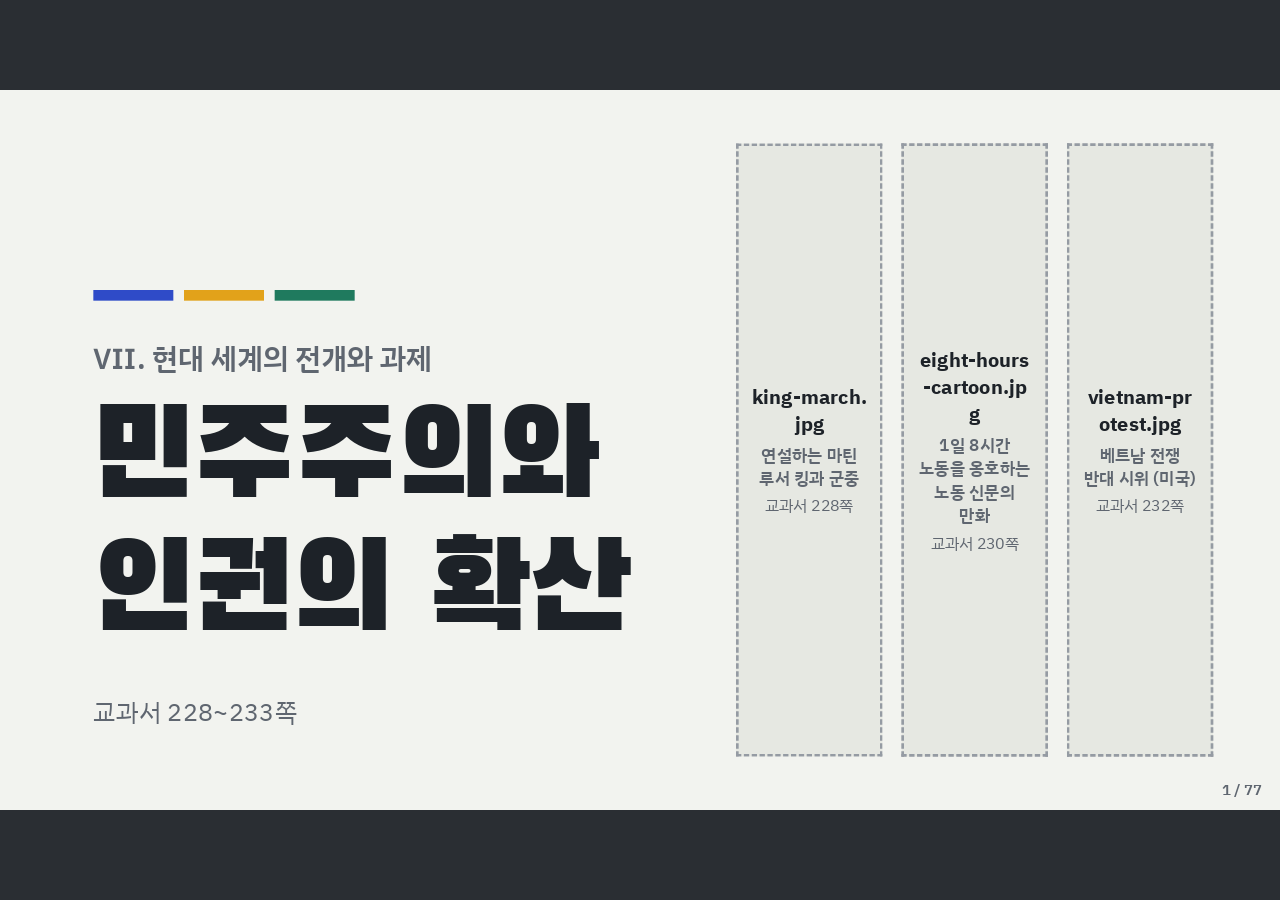
==== commit 17047044: "슬라이드 움직임 강화, 여백 줄이기, 교과서 자료와 사진 자리 추가 - 움직임: 닦아 내는 장 전환, 이야기가 바뀔 때 색 띠, 피켓이 들려 올라와 흔들림(뒤쪽 군중 피켓),   " ====
--- a/democracy/index.html
+++ b/democracy/index.html
@@ -18,6 +18,7 @@
     "정리표 데이터", "패턴 데이터" 주석을 찾아 고친다.
   ● 조작: → Space PageDown Enter 다음 / ← PageUp Backspace 이전 / Home End 처음·끝
           숫자+Enter 그 장으로 / F 전체 화면 / S 선택 장 건너뛰기 / N 메모 / O 전체 목록
+          M 움직임 끄기·켜기
 -->
 <style>
 /* ---------- 글꼴 (fonts 폴더) ---------- */
@@ -41,6 +42,9 @@
   --cal-blue:#2B57C9;
   --display:"Black Han Sans","IBM Plex Sans KR","Malgun Gothic","Apple SD Gothic Neo",sans-serif;
   --text:"IBM Plex Sans KR","Malgun Gothic","Apple SD Gothic Neo",sans-serif;
+  --io:cubic-bezier(.7,0,.2,1);
+  --out:cubic-bezier(.16,1,.3,1);
+  --spring:cubic-bezier(.34,1.56,.64,1);
 }
 
 /* ---------- 무대 ---------- */
@@ -54,27 +58,25 @@
 .slide{position:absolute;inset:0;padding-top:56px;background:var(--paper);visibility:hidden;overflow:hidden}
 .slide.active{visibility:visible;z-index:2}
 .slide.leaving{visibility:visible;z-index:1}
-.slide.fade{animation:fadeIn 120ms linear both}
-@keyframes fadeIn{from{opacity:0}to{opacity:1}}
-@media (prefers-reduced-motion:reduce){.slide.fade{animation:none}}
 .notes{display:none}
 
 /* 이야기별 색: --c 바탕색, --on-c 그 위 글자색 */
-.slide[data-part="intro"],.slide[data-part="outro"]{--c:var(--ink);--on-c:#fff}
-.slide[data-part="s1"]{--c:var(--story-1);--on-c:#fff}
-.slide[data-part="s2"]{--c:var(--story-2);--on-c:var(--ink)}
-.slide[data-part="s3"]{--c:var(--story-3);--on-c:#fff}
+.slide[data-part="intro"],.slide[data-part="outro"]{--c:var(--ink);--on-c:#fff;--crowd:rgba(255,255,255,.08)}
+.slide[data-part="s1"]{--c:var(--story-1);--on-c:#fff;--crowd:rgba(0,0,0,.16)}
+.slide[data-part="s2"]{--c:var(--story-2);--on-c:var(--ink);--crowd:rgba(0,0,0,.11)}
+.slide[data-part="s3"]{--c:var(--story-3);--on-c:#fff;--crowd:rgba(0,0,0,.16)}
 
 /* ---------- 글자 ---------- */
-.title{font-family:var(--display);font-weight:700;font-size:72px;line-height:1.2;text-wrap:balance}
-.big{font-family:var(--display);font-weight:700;font-size:200px;line-height:1;color:var(--c);letter-spacing:-.01em}
-.headline{font-family:var(--display);font-weight:700;font-size:72px;line-height:1.25;text-wrap:balance}
-.desc,.body{font-size:48px;font-weight:600;line-height:1.5;text-wrap:pretty}
-.caption{font-size:34px;font-weight:400;line-height:1.45;color:var(--muted);text-wrap:pretty}
+.title{font-family:var(--display);font-weight:700;font-size:84px;line-height:1.18;text-wrap:balance}
+.big{font-family:var(--display);font-weight:700;font-size:240px;line-height:.95;color:var(--c);letter-spacing:-.01em}
+.headline{font-family:var(--display);font-weight:700;font-size:88px;line-height:1.2;text-wrap:balance}
+.desc,.body{font-size:54px;font-weight:600;line-height:1.45;text-wrap:pretty}
+.caption{font-size:38px;font-weight:400;line-height:1.45;color:var(--muted);text-wrap:pretty}
 
 /* ---------- 진행 표시 · 장 번호 · 판서 신호 ---------- */
 #progress{position:absolute;left:0;top:0;width:1920px;height:56px;display:grid;grid-template-columns:repeat(5,1fr);z-index:10;background:var(--paper);border-bottom:1px solid #D8DBD3}
 #progress div{display:flex;align-items:center;justify-content:center;font-size:22px;font-weight:600;color:#A6ABB2;letter-spacing:.04em}
+#stage.motion #progress div{transition:background-color .5s,color .5s}
 #progress div+div{border-left:1px solid #DFE2DA}
 #progress div.on{color:#fff;background:var(--pc)}
 #progress [data-p="intro"],#progress [data-p="outro"]{--pc:var(--ink)}
@@ -87,8 +89,9 @@
 #footer{position:absolute;right:28px;bottom:16px;z-index:11;display:flex;gap:16px;align-items:center;font-size:22px;font-weight:600;line-height:1.3;color:var(--muted);pointer-events:none}
 #stage.on-dark #footer{color:rgba(255,255,255,.78)}
 #stage.on-light-color #footer{color:rgba(29,34,40,.7)}
-#skipflag{display:none;border:2px solid currentColor;padding:0 10px}
+#skipflag,#motionflag{display:none;border:2px solid currentColor;padding:0 10px}
 #stage.skip #skipflag{display:inline-block}
+#stage.still #motionflag{display:inline-block}
 #digits{background:var(--ink);color:#fff;padding:0 12px}
 #digits:empty{display:none}
 
@@ -96,6 +99,12 @@
 .board-icon svg{display:block;width:28px;height:28px}
 .slide[data-layout="placard"] .board-icon{color:rgba(255,255,255,.78)}
 .slide[data-layout="placard"][data-part="s2"] .board-icon{color:rgba(29,34,40,.7)}
+
+/* 이야기가 바뀔 때 화면을 가로지르는 색 띠 */
+#sweep{position:absolute;left:-12%;right:-12%;top:0;bottom:0;z-index:9;display:none;align-items:center;justify-content:center;background:var(--sw);color:var(--sw-on);transform:skewX(-12deg);pointer-events:none}
+#sweep span{font-family:var(--display);font-weight:700;font-size:300px;line-height:1;transform:skewX(12deg)}
+#sweep.go{display:flex;animation:sweepRun 1s var(--io) both}
+@keyframes sweepRun{0%{translate:-110% 0}42%,56%{translate:0 0}100%{translate:110% 0}}
 
 /* ---------- 교사 메모 (N) ---------- */
 #notes-panel{position:absolute;left:0;right:0;bottom:0;z-index:20;display:none;max-height:460px;overflow:auto;background:rgba(22,26,31,.96);color:#F2F3EF;padding:24px 64px 36px;user-select:text;-webkit-user-select:text;touch-action:pan-y}
@@ -131,153 +140,220 @@
 .ph-page{font-size:24px;font-weight:400}
 
 /* ---------- 피켓 ---------- */
-.placard{position:relative;background:#fff;border:10px solid var(--ink);transform:rotate(-1.5deg);padding:64px 104px;max-width:1640px;
-  font-family:var(--display);font-weight:700;font-size:92px;line-height:1.25;color:var(--ink);text-align:center;text-wrap:balance;--stick:var(--ink)}
-.placard::after{content:"";position:absolute;left:50%;top:100%;width:36px;margin-left:-18px;height:1400px;background:var(--stick)}
-.placard.small{border-width:8px;padding:40px 46px;font-size:64px;max-width:640px}
-.placard.small::after{width:24px;margin-left:-12px}
-.placard .sub{display:block;margin-top:22px;font-family:var(--text);font-weight:600;font-size:36px;line-height:1.4}
+.placard{position:relative;z-index:1;background:#fff;border:10px solid var(--ink);transform:rotate(-1.5deg);padding:64px 96px;max-width:1720px;
+  font-family:var(--display);font-weight:700;font-size:116px;line-height:1.22;color:var(--ink);text-align:center;text-wrap:balance;--stick:var(--ink);transform-origin:50% 100%}
+.placard::after{content:"";position:absolute;left:50%;top:100%;width:40px;margin-left:-20px;height:1400px;background:var(--stick)}
+.placard.small{border-width:8px;padding:40px 46px;font-size:72px;max-width:660px}
+.placard.small::after{width:26px;margin-left:-13px}
+.placard .sub{display:block;margin-top:22px;font-family:var(--text);font-weight:600;font-size:38px;line-height:1.4}
+/* 피켓 장 뒤쪽의 군중 피켓 그림자 (스크립트가 넣는다) */
+.crowd{position:absolute;inset:0;pointer-events:none}
+.crowd i{position:absolute;display:block;background:var(--crowd);transform:rotate(var(--r));transform-origin:50% 100%}
+.crowd i::after{content:"";position:absolute;left:50%;top:100%;width:22px;margin-left:-11px;height:900px;background:var(--crowd)}
 
 /* ===================== 레이아웃 ===================== */
 
+/* 글 + 사진 두 단 (사실·용어·짧은 줄·아이콘 장 공통) */
+.slide.with-side{display:flex;align-items:center;gap:80px;padding:96px 100px 60px 140px}
+.main-col{flex:1;min-width:0}
+.side-col{flex:none;width:860px;display:flex;flex-direction:column;gap:16px}
+.side-col figure.ph{width:100%;height:640px}
+.side-col:has(> figure.gone){display:none}
+/* 글꼴이 넓어(폴백 글꼴 등) 왼쪽 글이 무대보다 길어지면 스크립트가 tight 를 붙인다 */
+.main-col.tight .big{font-size:190px}
+.main-col.tight .title{font-size:70px}
+.main-col.tight .headline{font-size:70px}
+.main-col.tight .term{font-size:80px}
+.main-col.tight .desc,.main-col.tight .def,.main-col.tight .points li{font-size:46px}
+.main-col.tight .chips span{font-size:34px}
+.main-col.tight .facts-list li{font-size:36px}
+.main-col.tight .chips-label,.main-col.tight .facts-list{margin-top:24px}
+/* 사진이 없어 오른쪽 단이 사라지면 글자를 키운다 (49번) */
+.slide.with-side:has(> .side-col > figure.gone) .big{font-size:320px}
+.slide.with-side:has(> .side-col > figure.gone) .headline{font-size:120px}
+.slide.with-side:has(> .side-col > figure.gone) .desc{font-size:68px}
+
 /* title · 표지 */
-.slide[data-layout="title"]{padding:0 140px 120px;display:flex;flex-direction:column;justify-content:flex-end}
+.slide[data-layout="title"]{padding:0}
+.cover-text{position:absolute;left:140px;bottom:120px;width:860px}
 .cover-bars{display:flex;gap:16px;margin-bottom:56px}
-.cover-bars i{display:block;width:120px;height:16px}
+.cover-bars i{display:block;width:120px;height:16px;transform-origin:0 50%}
 .cover-sub{font-size:44px;font-weight:600;color:var(--muted);margin-bottom:28px}
-.cover-title{font-family:var(--display);font-weight:700;font-size:184px;line-height:1.08;letter-spacing:-.01em}
+.cover-title{font-family:var(--display);font-weight:700;font-size:184px;line-height:1.08;letter-spacing:-.01em;white-space:nowrap}
 .cover-pages{margin-top:48px}
+.cover-strips{position:absolute;right:100px;top:80px;bottom:80px;display:flex;gap:28px}
+.cover-strips figure.ph{flex:none;width:220px;height:100%}
+.cover-strips figure.s1{background:var(--story-1)}
+.cover-strips figure.s2{background:var(--story-2)}
+.cover-strips figure.s3{background:var(--story-3)}
+.cover-strips figure img{filter:grayscale(1) contrast(1.15);mix-blend-mode:multiply}
+.cover-strips figure.missing{background:#E6E8E2}
 
 /* placard · 피켓 질문 */
-.slide[data-layout="placard"]{background:var(--c);display:flex;align-items:center;justify-content:center;padding:56px 120px 190px}
+.slide[data-layout="placard"]{background:var(--c);display:flex;align-items:center;justify-content:center;padding:56px 100px 170px}
 .slide[data-layout="placard"][data-part="intro"] .placard,.slide[data-layout="placard"][data-part="outro"] .placard{--stick:#8B929B}
 
 /* roadmap · 로드맵과 구분 화면 */
-.rm-title{position:absolute;left:120px;top:120px}
+.rm-title{position:absolute;left:120px;top:104px}
 .rm-target{position:absolute;right:120px;top:84px;font-size:28px;font-weight:600;color:var(--muted)}
-.rm-cards{position:absolute;left:120px;right:120px;top:288px;bottom:112px;display:grid;grid-template-columns:repeat(3,1fr);gap:48px}
-.rm-card{display:flex;flex-direction:column;border:6px solid var(--ink);background:#fff;padding:44px 44px 40px}
+.rm-cards{position:absolute;left:120px;right:120px;top:236px;bottom:56px;display:grid;grid-template-columns:repeat(3,1fr);gap:48px}
+.rm-card{position:relative;display:flex;flex-direction:column;border:6px solid var(--ink);background:#fff}
 .rm-card.s1{--cc:var(--story-1);--on-cc:#fff}
 .rm-card.s2{--cc:var(--story-2);--on-cc:var(--ink)}
 .rm-card.s3{--cc:var(--story-3);--on-cc:#fff}
-.rm-num{width:96px;height:96px;border-radius:50%;background:var(--cc);color:var(--on-cc);font-family:var(--display);font-weight:700;font-size:60px;line-height:96px;text-align:center;margin-bottom:40px}
-.rm-q{font-family:var(--display);font-weight:700;font-size:60px;line-height:1.25;text-wrap:balance}
-.rm-mv{margin-top:auto;padding-top:28px;font-size:36px;font-weight:600;line-height:1.35;color:var(--muted)}
+.rm-card figure.ph{flex:none;height:300px;border-bottom:6px solid var(--ink)}
+.rm-body{position:relative;flex:1;display:flex;flex-direction:column;padding:72px 40px 36px}
+.rm-num{position:absolute;left:36px;top:-56px;width:104px;height:104px;border-radius:50%;border:6px solid var(--ink);background:var(--cc);color:var(--on-cc);font-family:var(--display);font-weight:700;font-size:60px;line-height:92px;text-align:center}
+.rm-q{font-family:var(--display);font-weight:700;font-size:62px;line-height:1.22;text-wrap:balance}
+.rm-mv{margin-top:auto;padding-top:24px;font-size:36px;font-weight:600;line-height:1.35;color:var(--muted)}
 .rm-card.on{background:var(--cc);color:var(--on-cc)}
 .rm-card.on .rm-num{background:var(--on-cc);color:var(--cc)}
 .rm-card.on .rm-mv{color:inherit}
 .rm-card.off{opacity:.3}
 
 /* fact · 사실 */
-.slide[data-layout="fact"]{display:flex;flex-direction:column;justify-content:center;padding:56px 160px 40px}
-.fact-row{display:flex;align-items:center;gap:96px}
-.fact-text{flex:1;min-width:0}
+.slide[data-layout="fact"]:not(.with-side){display:flex;flex-direction:column;justify-content:center;padding:56px 160px 40px}
 .slide[data-layout="fact"] .title{margin-bottom:36px}
-.slide[data-layout="fact"] .big{margin-bottom:20px}
-.slide[data-layout="fact"] .desc{margin-top:20px;max-width:1500px}
-.fact-figure{flex:none;width:720px;height:540px}
-.fact-figure.map{width:560px;height:640px}
-.diagram{flex:none;position:relative;width:640px;height:640px}
-.circle{position:absolute;left:50%;top:50%;transform:translate(-50%,-50%);width:260px;height:260px;border-radius:50%;background:var(--c);color:#fff;display:flex;align-items:center;justify-content:center;text-align:center;font-family:var(--display);font-weight:700;font-size:52px;line-height:1.2;white-space:nowrap}
-.circle.big-circle{width:560px;height:560px;font-size:64px}
-.circle.grow{animation:circleGrow 300ms ease-out}
-@keyframes circleGrow{from{width:260px;height:260px}to{width:560px;height:560px}}
-@media (prefers-reduced-motion:reduce){.circle.grow{animation:none}}
+.slide[data-layout="fact"] .big{margin-bottom:24px}
+.slide[data-layout="fact"] .desc{margin-top:22px}
+.diagram{position:relative;width:860px;height:760px}
+.circle{position:absolute;left:50%;top:50%;transform:translate(-50%,-50%);width:300px;height:300px;border-radius:50%;background:var(--c);color:#fff;display:flex;align-items:center;justify-content:center;text-align:center;font-family:var(--display);font-weight:700;font-size:60px;line-height:1.2;white-space:nowrap}
+.circle.big-circle{width:660px;height:660px;font-size:76px}
+#stage.motion .circle.grow{animation:circleGrow 300ms ease-out both}
+@keyframes circleGrow{from{width:300px;height:300px}to{width:660px;height:660px}}
+.facts-list{list-style:none;padding:0;margin:36px 0 0}
+.facts-list li{position:relative;padding-left:44px;font-size:40px;font-weight:600;line-height:1.4;color:#3A4049}
+.facts-list li+li{margin-top:14px}
+.facts-list li::before{content:"";position:absolute;left:0;top:.62em;width:22px;height:22px;margin-top:-11px;border-radius:50%;background:var(--c)}
+.chips-label{margin-top:44px}
+.chips{display:flex;flex-wrap:wrap;gap:14px;margin-top:16px}
+.chips span{border:4px solid var(--c);padding:6px 22px;font-size:40px;font-weight:700;line-height:1.3;background:#fff}
+/* 34번 일력 */
+.tearcal{position:relative;align-self:center;width:640px;height:760px;background:#fff;border:6px solid var(--ink);display:flex;flex-direction:column;align-items:center;text-align:center}
+.tearcal::before{content:"";position:absolute;left:24px;right:24px;top:-26px;height:40px;background:radial-gradient(circle,var(--ink) 11px,transparent 12px) 0 50%/80px 40px repeat-x}
+.tc-top{align-self:stretch;background:var(--cal-red);color:#fff;font-family:var(--display);font-weight:700;font-size:64px;line-height:1;padding:40px 0 30px}
+.tc-day{font-family:var(--display);font-weight:700;font-size:400px;line-height:1;color:var(--cal-red);margin-top:30px}
+.tc-week{font-size:52px;font-weight:700;color:var(--muted)}
+.tc-label{margin-top:22px;font-family:var(--display);font-weight:700;font-size:78px;line-height:1;background:var(--story-2);padding:14px 40px}
+/* 24번 두 해 비교 */
+.steps2{display:flex;flex-direction:column;align-items:stretch;gap:0}
+.st2{border:6px solid var(--ink);background:#fff;padding:34px 44px}
+.st2.on{background:var(--c);color:var(--on-c)}
+.st2-y{display:block;font-family:var(--display);font-weight:700;font-size:120px;line-height:1;color:var(--c)}
+.st2.on .st2-y{color:var(--on-c)}
+.st2-t{display:block;margin-top:14px;font-size:50px;font-weight:700;line-height:1.3}
+.st2-arrow{align-self:center;width:12px;height:90px;background:var(--ink);position:relative;margin-bottom:34px}
+.st2-arrow::after{content:"";position:absolute;left:50%;bottom:-34px;margin-left:-30px;border-top:36px solid var(--ink);border-left:30px solid transparent;border-right:30px solid transparent}
 
 /* term · 용어 */
-.slide[data-layout="term"]{display:flex;flex-direction:column;justify-content:center;padding:56px 160px 40px}
-.term-block{border-left:16px solid var(--c);padding:6px 0 6px 56px}
-.term{font-family:var(--display);font-weight:700;font-size:72px;line-height:1.2}
-.def{font-size:48px;font-weight:600;line-height:1.5;margin-top:28px;max-width:1450px;text-wrap:pretty}
-.term-block .caption{margin-top:32px;max-width:1450px}
-.term-block.small{border-left-width:12px;padding:4px 0 4px 36px;margin-top:72px}
-.term-block.small .term{display:inline;font-size:48px;margin-right:24px}
-.term-block.small .def{display:inline;font-size:40px;margin-top:0}
-.term-flow{display:flex;align-items:center;gap:56px}
-.term-flow .from{border-left:16px solid var(--c);padding:6px 0 6px 48px;font-family:var(--display);font-weight:700;font-size:80px;line-height:1.25}
-.term-flow .to{font-family:var(--display);font-weight:700;font-size:80px;line-height:1.25;color:var(--c)}
-.term-flow .arrow{flex:none;width:200px;height:64px;color:var(--ink)}
+.slide[data-layout="term"]:not(.with-side){display:flex;flex-direction:column;justify-content:center;padding:56px 140px 40px}
+.term-block{border-left:18px solid var(--c);padding:6px 0 6px 56px}
+.term{font-family:var(--display);font-weight:700;font-size:100px;line-height:1.15;text-wrap:balance}
+.def{font-size:54px;font-weight:600;line-height:1.45;margin-top:30px;text-wrap:pretty}
+.term-block .caption{margin-top:30px}
+.term-block.small{border-left-width:14px;padding:6px 0 6px 36px;margin-top:64px}
+.term-block.small .term{display:inline;font-size:56px;margin-right:24px}
+.term-block.small .def{display:inline;font-size:44px;margin-top:0}
+.term-flow{display:flex;align-items:center;gap:60px}
+.term-flow .from{border-left:18px solid var(--c);padding:6px 0 6px 52px;font-family:var(--display);font-weight:700;font-size:112px;line-height:1.2}
+.term-flow .to{font-family:var(--display);font-weight:700;font-size:112px;line-height:1.2;color:var(--c)}
+.term-flow .arrow{flex:none;width:260px;height:84px;color:var(--ink)}
+.term-more{margin-top:90px}
+.term-more .chips span{font-size:46px}
 
 /* timeline · 연표 */
-.slide[data-layout="timeline"]{display:flex;flex-direction:column;justify-content:center;padding:56px 160px 40px}
-.tl{display:grid;grid-template-columns:560px 1fr 560px;grid-template-rows:auto 52px auto}
-.tl-year{grid-row:1;align-self:end;text-align:center;font-family:var(--display);font-weight:700;font-size:150px;line-height:1;color:var(--c);margin-bottom:32px}
-.tl-dot{grid-row:2;justify-self:center;width:52px;height:52px;border-radius:50%;background:var(--c)}
-.tl-text{grid-row:3;text-align:center;font-size:48px;font-weight:600;line-height:1.4;margin-top:32px;text-wrap:balance}
+.slide[data-layout="timeline"]{display:flex;flex-direction:column;justify-content:center;padding:56px 120px 40px}
+.tl{display:grid;grid-template-columns:640px 1fr 640px;grid-template-rows:auto 72px auto}
+.tl-year{grid-row:1;align-self:end;text-align:center;font-family:var(--display);font-weight:700;font-size:210px;line-height:1;color:var(--c);margin-bottom:36px}
+.tl-dot{grid-row:2;justify-self:center;width:72px;height:72px;border-radius:50%;background:var(--c);border:8px solid var(--ink)}
+.tl-text{grid-row:3;text-align:center;font-size:58px;font-weight:600;line-height:1.35;margin-top:36px;text-wrap:balance}
 .tl .c1{grid-column:1}
 .tl .c3{grid-column:3}
-.tl-arrow{grid-column:1/4;grid-row:2;align-self:center;position:relative;height:10px;margin:0 330px;background:var(--ink)}
-.tl-arrow::after{content:"";position:absolute;right:-2px;top:50%;transform:translateY(-50%);border-left:44px solid var(--ink);border-top:24px solid transparent;border-bottom:24px solid transparent}
-.tl-gap{grid-column:1/4;grid-row:1;justify-self:center;align-self:end;font-family:var(--display);font-weight:700;font-size:96px;line-height:1;margin-bottom:40px}
-.tl.strong .tl-arrow{height:32px;margin:0 340px 0 316px}
-.tl.strong .tl-arrow::after{right:-36px;border-left-width:84px;border-top-width:54px;border-bottom-width:54px}
-.tl-note{margin-top:96px}
+.tl-arrow{grid-column:1/4;grid-row:2;align-self:center;position:relative;height:14px;margin:0 400px 0 376px;background:var(--ink);transform-origin:0 50%}
+.tl-arrow::after{content:"";position:absolute;right:-50px;top:50%;transform:translateY(-50%);border-left:56px solid var(--ink);border-top:30px solid transparent;border-bottom:30px solid transparent}
+.tl-gap{grid-column:1/4;grid-row:1;justify-self:center;align-self:end;font-family:var(--display);font-weight:700;font-size:130px;line-height:1;margin-bottom:44px}
+.tl.strong .tl-arrow{height:38px;margin:0 430px 0 376px}
+.tl.strong .tl-arrow::after{right:-80px;border-left-width:90px;border-top-width:60px;border-bottom-width:60px}
+.tl-note{margin-top:90px;font-size:60px}
 
 /* big-number · 큰 숫자 */
-.slide[data-layout="big-number"]{display:flex;flex-direction:column;justify-content:center;align-items:center;text-align:center;padding:56px 120px 40px}
-.bn{display:flex;align-items:center;gap:44px}
-.bn-side{font-family:var(--display);font-weight:700;font-size:80px;line-height:1;color:var(--muted)}
-.bn-line{width:170px;height:6px;background:var(--muted)}
-.bn-main{font-family:var(--display);font-weight:700;font-size:220px;line-height:1;color:var(--c)}
-.bn-note{margin-top:80px}
+.slide[data-layout="big-number"]{display:flex;flex-direction:column;justify-content:center;align-items:center;text-align:center;padding:56px 80px 40px}
+.bn{display:flex;align-items:center;gap:36px}
+.bn-side{font-family:var(--display);font-weight:700;font-size:110px;line-height:1;color:var(--muted)}
+.bn-line{width:100px;height:10px;background:var(--muted)}
+.bn-main{font-family:var(--display);font-weight:700;font-size:320px;line-height:1;color:var(--c)}
+.bn-note{margin-top:90px;font-size:64px}
 
 /* big-sentence · 큰 문장 */
-.slide[data-layout="big-sentence"]{display:flex;flex-direction:column;justify-content:center;align-items:center;text-align:center;padding:56px 160px 40px}
-.bs{font-family:var(--display);font-weight:700;font-size:92px;line-height:1.3;max-width:1600px;text-wrap:balance}
-.bs+.bs{margin-top:44px}
+.slide[data-layout="big-sentence"]{display:flex;flex-direction:column;justify-content:center;align-items:center;text-align:center;padding:56px 120px 40px}
+.bs{font-family:var(--display);font-weight:700;font-size:112px;line-height:1.28;max-width:1680px;text-wrap:balance}
+.bs+.bs{margin-top:52px}
 .bs.accent{color:var(--c)}
-.bs-note{margin-top:56px}
+.bs.huge{font-size:156px}
+.bs-note{margin-top:64px;font-size:46px}
+.bs .w{display:inline-block}
 
 /* points · 짧은 줄 */
-.slide[data-layout="points"]{display:flex;flex-direction:column;justify-content:center;padding:56px 160px 40px}
+.slide[data-layout="points"]:not(.with-side){display:flex;flex-direction:column;justify-content:center;padding:56px 160px 40px}
 .points{list-style:none;padding:0;margin:56px 0 0}
-.points li{position:relative;padding-left:68px;font-size:48px;font-weight:600;line-height:1.5;max-width:1500px;text-wrap:pretty}
-.points li+li{margin-top:44px}
-.points li::before{content:"";position:absolute;left:0;top:.75em;width:36px;height:8px;margin-top:-4px;background:var(--c)}
-.points+.caption{margin-top:72px;max-width:1500px}
+.points li{position:relative;padding-left:72px;font-size:56px;font-weight:600;line-height:1.42;text-wrap:pretty}
+.points li+li{margin-top:40px}
+.points li::before{content:"";position:absolute;left:0;top:.71em;width:40px;height:10px;margin-top:-5px;background:var(--c);transform-origin:0 50%}
+.points+.caption{margin-top:60px}
+/* 39번 문서 카드 */
+.doc{display:flex;gap:40px;align-items:center;border:6px solid var(--ink);background:#fff;padding:40px}
+.doc figure.ph{flex:none;width:300px;height:440px}
+.doc-y{font-family:var(--display);font-weight:700;font-size:58px;line-height:1.15;color:var(--c)}
+.doc-q{margin-top:22px;font-size:40px;font-weight:600;line-height:1.5}
 
 /* icons · 아이콘과 말 */
-.slide[data-layout="icons"]{display:flex;flex-direction:column;justify-content:center;padding:56px 160px 40px}
-.icons{display:flex;gap:72px;margin-top:72px}
-.icons figure{width:340px;display:flex;flex-direction:column;align-items:center;text-align:center}
-.icons svg{width:160px;height:160px;fill:none;stroke:var(--ink);stroke-width:5;stroke-linecap:round;stroke-linejoin:round}
-.icons figcaption{margin-top:28px;font-size:48px;font-weight:600;line-height:1.35;text-wrap:balance}
-.icons.four{gap:60px}
-.icons.four figure{width:355px}
-.icons.four figcaption{font-size:44px}
-.icons+.body{margin-top:72px}
+.slide[data-layout="icons"]:not(.with-side){display:flex;flex-direction:column;justify-content:center;padding:56px 120px 40px}
+.icons{display:flex;gap:28px;margin-top:56px}
+.icons figure{flex:1;display:flex;flex-direction:column;align-items:center;text-align:center;background:#fff;border:5px solid var(--ink);padding:40px 16px 34px}
+.icons svg{width:170px;height:170px;fill:none;stroke:var(--ink);stroke-width:5;stroke-linecap:round;stroke-linejoin:round}
+.icons figcaption{margin-top:24px;font-size:52px;font-weight:700;line-height:1.3;text-wrap:balance}
+.icons.four{gap:36px;margin-top:48px}
+.icons.four svg{width:210px;height:210px}
+.icons.four figure{padding:52px 20px 44px;border-top:16px solid var(--c)}
+.icons.four figcaption{font-size:54px}
+.icons+.body{margin-top:56px}
+.slide:not(.with-side) .icons:not(.four) svg{width:240px;height:240px}
+.slide:not(.with-side) .icons:not(.four) figure{padding:56px 20px 48px}
+.slide:not(.with-side) .icons:not(.four) figcaption{font-size:64px}
+.icons-sub{margin-top:18px;font-size:44px}
 
 /* source · 사료 */
-.slide[data-layout="source"]{display:flex;flex-direction:column;justify-content:center;padding:56px 160px 40px}
-.instruction{font-family:var(--display);font-weight:700;font-size:64px;line-height:1.2}
-.source-label{margin-top:40px}
-.source-box{margin-top:14px;background:#fff;border:2px solid #D6D9D2;padding:44px 60px;font-size:44px;font-weight:600;line-height:1.7}
+.slide[data-layout="source"]{display:flex;flex-direction:column;justify-content:center;padding:56px 140px 40px}
+.instruction{font-family:var(--display);font-weight:700;font-size:76px;line-height:1.2}
+.source-label{margin-top:30px}
+.source-box{margin-top:12px;background:#fff;border:2px solid #D6D9D2;border-left:16px solid var(--c);padding:44px 60px;font-size:48px;font-weight:600;line-height:1.62}
 .source-box mark{background:none;color:inherit}
 .source-box.marked mark{background:var(--mark);-webkit-box-decoration-break:clone;box-decoration-break:clone;padding:0 .06em}
 .source-box .empty-msg{color:var(--muted)}
 
 /* photo · 사진 */
-.slide[data-layout="photo"]{--photo-w:1340px;display:grid;grid-template-columns:var(--photo-w) 1fr;grid-template-rows:minmax(0,1fr) auto;column-gap:56px;row-gap:28px;padding:104px 80px 64px}
+.slide[data-layout="photo"]{--photo-w:1340px;display:grid;grid-template-columns:var(--photo-w) 1fr;grid-template-rows:minmax(0,1fr) auto;column-gap:56px;row-gap:28px;padding:96px 80px 60px}
 .photo-main{grid-column:1;grid-row:1}
 .photo-side{grid-column:2;grid-row:1;display:flex;flex-direction:column;justify-content:flex-end;min-width:0}
 .photo-side .title{margin-bottom:28px}
-.photo-side .big{font-size:180px;margin-bottom:28px}
+.photo-side .big{font-size:190px;margin-bottom:28px}
 .photo-line{grid-column:1/3;grid-row:2}
-.slide.aral-frame{--photo-w:900px;column-gap:80px;padding:168px 80px 52px 120px}
+/* 60·61 사진 틀: 1989 사진의 가로세로 비율을 따른다(최대 900px). 스크립트가 --frame-w, --frame-shift를 정한다 */
+.slide.aral-frame{--photo-w:var(--frame-w,900px);column-gap:80px;padding:168px 80px 52px calc(120px + var(--frame-shift,0px))}
 
 /* photo-question · 사진과 질문, photo-zoom · 사진 확대 */
-.slide[data-layout="photo-question"],.slide[data-layout="photo-zoom"]{display:grid;grid-template-columns:1060px 1fr;grid-template-rows:minmax(0,1fr) auto;column-gap:72px;row-gap:20px;padding:104px 80px 56px}
+.slide[data-layout="photo-question"],.slide[data-layout="photo-zoom"]{display:grid;grid-template-columns:1080px 1fr;grid-template-rows:minmax(0,1fr) auto;column-gap:64px;row-gap:20px;padding:96px 80px 56px}
 .pq-photo{grid-column:1;grid-row:1}
 .pq-caption{grid-column:1;grid-row:2}
-.pq-side{grid-column:2;grid-row:1/3;display:flex;justify-content:center;align-items:flex-start;padding-top:120px}
+.pq-side{grid-column:2;grid-row:1/3;display:flex;justify-content:center;align-items:flex-start;padding-top:110px}
 
 /* calendar · 달력 */
-.slide[data-layout="calendar"]{display:grid;grid-template-columns:1200px 1fr;column-gap:64px;padding:68px 80px 20px}
+.slide[data-layout="calendar"]{display:grid;grid-template-columns:1200px 1fr;column-gap:56px;padding:68px 80px 20px}
 .cal-title{font-family:var(--display);font-weight:700;font-size:72px;line-height:1.1;margin-bottom:8px}
 .cal{display:grid;grid-template-columns:repeat(7,1fr);border-top:4px solid var(--ink)}
 .cal .dow{text-align:center;padding:4px 0;font-size:32px;font-weight:600;color:var(--muted);border-bottom:2px solid var(--ink)}
 .cal .d{height:136px;border-bottom:2px solid #D3D6CF;display:flex;flex-direction:column;align-items:center;padding-top:12px;font-size:48px;font-weight:600;line-height:1}
-.cal .d .num{display:flex;align-items:center;justify-content:center;width:84px;height:84px}
+.cal .d .num{position:relative;display:flex;align-items:center;justify-content:center;width:84px;height:84px}
 .cal .sun,.cal .hol{color:var(--cal-red)}
 .cal .sat{color:var(--cal-blue)}
 .cal .d.ring{padding-top:3px}
@@ -286,8 +362,8 @@
 .cal-side{display:flex;justify-content:center;align-items:flex-start;padding-top:150px}
 
 /* compare · 비교 슬라이더 */
-.cmp-labels{position:absolute;left:120px;top:86px;width:900px;display:flex;justify-content:space-between;font-family:var(--display);font-weight:700;font-size:64px;line-height:1}
-.compare{position:absolute;left:120px;top:168px;width:900px;height:860px;--pos:50%;touch-action:none;cursor:ew-resize}
+.cmp-labels{position:absolute;left:calc(120px + var(--frame-shift,0px));top:86px;width:var(--frame-w,900px);display:flex;justify-content:space-between;font-family:var(--display);font-weight:700;font-size:64px;line-height:1}
+.compare{position:absolute;left:calc(120px + var(--frame-shift,0px));top:168px;width:var(--frame-w,900px);height:860px;--pos:50%;touch-action:none;cursor:ew-resize}
 .compare figure.ph{position:absolute;inset:0}
 .compare .cmp-top{clip-path:inset(0 calc(100% - var(--pos)) 0 0)}
 .compare .cmp-top .ph-box{padding-right:50%}
@@ -304,7 +380,7 @@
 .cl-c{left:1380px;top:96px;width:460px;height:420px}
 .cl-d{left:880px;top:436px;width:460px;height:584px}
 .cl-e{left:1380px;top:556px;width:460px;height:464px}
-.cl-q{position:absolute;left:80px;width:760px;top:640px;display:flex;justify-content:center}
+.cl-q{position:absolute;left:80px;width:760px;top:636px;display:flex;justify-content:center}
 
 /* summary · 정리표 */
 .slide[data-layout="summary"]{padding:96px 120px 36px}
@@ -328,15 +404,189 @@
 /* pattern · 패턴 */
 .slide[data-layout="pattern"]{display:flex;align-items:center;padding:56px 0 0 80px}
 .pt{display:flex;align-items:stretch}
-.pt-step{flex:none;width:350px;min-height:500px;display:flex;flex-direction:column;border:6px solid var(--ink);background:#fff;padding:40px 30px}
+.pt-step{flex:none;width:352px;min-height:760px;display:flex;flex-direction:column;border:6px solid var(--ink);background:#fff}
 .pt-step.open{border-style:dashed}
-.pt-name{font-family:var(--display);font-weight:700;font-size:60px;line-height:1.2;text-wrap:balance}
-.pt-ex{margin-top:28px;font-size:36px;line-height:1.5;color:var(--muted)}
-.pt-arrow,.pt-tail{flex:none;position:relative;align-self:center;height:10px;background:var(--ink)}
-.pt-arrow{width:62px;margin:0 34px 0 0}
-.pt-arrow::after,.pt-tail::after{content:"";position:absolute;right:-30px;top:50%;transform:translateY(-50%);border-left:34px solid var(--ink);border-top:22px solid transparent;border-bottom:22px solid transparent}
-.pt-tail{width:136px}
+.pt-step figure.ph{flex:none;height:300px}
+.pt-name{padding:34px 28px 0;font-family:var(--display);font-weight:700;font-size:62px;line-height:1.18;text-wrap:balance}
+.pt-ex{padding:24px 28px 30px;font-size:38px;line-height:1.5;color:var(--muted)}
+.pt-arrow,.pt-tail{flex:none;position:relative;align-self:center;height:12px;background:var(--ink);transform-origin:0 50%}
+.pt-arrow{width:58px;margin:0 38px 0 0}
+.pt-arrow::after,.pt-tail::after{content:"";position:absolute;right:-34px;top:50%;transform:translateY(-50%);border-left:38px solid var(--ink);border-top:24px solid transparent;border-bottom:24px solid transparent}
+.pt-tail{width:136px;background:repeating-linear-gradient(90deg,var(--ink) 0 26px,transparent 26px 40px)}
 .pt .later{visibility:hidden}
+
+/* ===================== 움직임 =====================
+   무대(#stage)에 motion 이 붙어 있을 때만 움직인다. M 키로 끄고 켠다.
+   장에 들어오면 그 장에 play 가 붙고, 요소마다 아래 애니메이션이 한 번 돈다.
+   지연 시간 = 장 전환 시간(--base) + 요소 순서(--d) */
+@keyframes mRise{from{opacity:0;translate:0 80px}to{opacity:1;translate:0 0}}
+@keyframes mRiseBig{from{opacity:0;translate:0 180px;scale:.85}to{opacity:1;translate:0 0;scale:1}}
+@keyframes mLeft{from{opacity:0;translate:-160px 0}to{opacity:1;translate:0 0}}
+@keyframes mRight{from{opacity:0;translate:200px 0}to{opacity:1;translate:0 0}}
+@keyframes mPop{0%{opacity:0;scale:.2}60%{opacity:1;scale:1.12}100%{opacity:1;scale:1}}
+@keyframes mBlur{from{opacity:0;filter:blur(24px);scale:1.25}to{opacity:1;filter:blur(0);scale:1}}
+@keyframes mMask{from{clip-path:inset(0 0 100% 0);translate:0 60px}to{clip-path:inset(-20% -10% -20% -10%);translate:0 0}}
+@keyframes mWipe{from{clip-path:inset(0 100% 0 0)}to{clip-path:inset(0 0 0 0)}}
+@keyframes mWipeUp{from{clip-path:inset(100% 0 0 0)}to{clip-path:inset(0 0 0 0)}}
+@keyframes mDrawX{from{scale:0 1}to{scale:1 1}}
+@keyframes mDrawY{from{scale:1 0}to{scale:1 1}}
+@keyframes mKen{from{scale:1.16}to{scale:1}}
+@keyframes mStroke{from{stroke-dashoffset:1}to{stroke-dashoffset:0}}
+@keyframes mFade{from{opacity:0}to{opacity:1}}
+@keyframes mDim{from{opacity:1}to{opacity:.3}}
+@keyframes mRaise{0%{opacity:0;translate:0 120%;rotate:-14deg}55%{opacity:1;translate:0 -5%;rotate:3deg}78%{translate:0 1.5%;rotate:-1.5deg}100%{opacity:1;translate:0 0;rotate:0deg}}
+@keyframes mSway{from{rotate:0deg;translate:0 0}to{rotate:1.6deg;translate:0 -10px}}
+@keyframes mCrowd{from{translate:0 140%}to{translate:0 0}}
+@keyframes mBob{from{translate:0 0;rotate:0deg}to{translate:0 -18px;rotate:2deg}}
+@keyframes mFlip{from{opacity:0;rotate:x 85deg}to{opacity:1;rotate:x 0deg}}
+@keyframes mSpin{0%{opacity:0;scale:.2;rotate:-200deg}70%{opacity:1;scale:1.15}100%{opacity:1;scale:1;rotate:0deg}}
+@keyframes mPulse{from{opacity:.7;scale:1}to{opacity:0;scale:1.9}}
+@keyframes mHighlight{from{background-size:0% 100%}to{background-size:100% 100%}}
+@keyframes mFlow{from{background-position:0 0}to{background-position:40px 0}}
+@keyframes mGlow{0%{box-shadow:0 0 0 0 rgba(255,228,92,.9)}100%{box-shadow:0 0 0 28px rgba(255,228,92,0)}}
+@keyframes mFlyA{from{opacity:0;translate:-700px -100px;rotate:-18deg}to{opacity:1;translate:0 0;rotate:0deg}}
+@keyframes mFlyB{from{opacity:0;translate:0 -600px;rotate:12deg}to{opacity:1;translate:0 0;rotate:0deg}}
+@keyframes mFlyC{from{opacity:0;translate:700px -200px;rotate:16deg}to{opacity:1;translate:0 0;rotate:0deg}}
+@keyframes mFlyD{from{opacity:0;translate:-200px 700px;rotate:-10deg}to{opacity:1;translate:0 0;rotate:0deg}}
+@keyframes mFlyE{from{opacity:0;translate:600px 600px;rotate:20deg}to{opacity:1;translate:0 0;rotate:0deg}}
+/* 장 전환 */
+@keyframes enterNext{from{clip-path:inset(0 0 0 100%)}to{clip-path:inset(0 0 0 0)}}
+@keyframes enterPrev{from{clip-path:inset(0 100% 0 0)}to{clip-path:inset(0 0 0 0)}}
+@keyframes leaveNext{to{translate:-14% 0;scale:.92;filter:brightness(.55)}}
+@keyframes leavePrev{to{translate:14% 0;scale:.92;filter:brightness(.55)}}
+@keyframes holdIn{0%,44%{opacity:0}45%,100%{opacity:1}}
+@keyframes holdOut{0%,44%{opacity:1}45%,100%{opacity:0}}
+
+#stage.motion .slide.enter-next{animation:enterNext .7s var(--io) both}
+#stage.motion .slide.enter-prev{animation:enterPrev .7s var(--io) both}
+#stage.motion .slide.leave-next{animation:leaveNext .7s var(--io) both}
+#stage.motion .slide.leave-prev{animation:leavePrev .7s var(--io) both}
+#stage.motion .slide.enter-sweep{animation:holdIn 1s linear both}
+#stage.motion .slide.leave-sweep{animation:holdOut 1s linear both}
+
+#stage.motion .slide.play *,#stage.motion .slide.play *::before,#stage.motion .slide.play *::after{animation-delay:calc(var(--base,.3s) + var(--d,0s)) !important}
+.motion .play .title,.motion .play .headline,.motion .play .instruction,.motion .play .term,.motion .play .cal-title{animation-name:mMask;animation-duration:.9s;animation-timing-function:var(--out);animation-fill-mode:both}
+.motion .play .desc,.motion .play .body,.motion .play .caption,.motion .play .def{animation:mRise .8s var(--out) both;--d:.35s}
+.motion .play .big{animation:mRiseBig 1s var(--out) both}
+.motion .play .big+.headline{--d:.25s}
+.motion .play .title+.big{--d:.2s}
+/* 사진: 닦아 내듯 나타나고 천천히 줌 */
+.motion .play figure.ph{animation:mWipe 1s var(--io) both;--d:.1s}
+.motion .play figure.ph img{animation:mKen 9s cubic-bezier(.2,.6,.3,1) both}
+.motion .play .compare figure.ph,.motion .play .compare figure.ph img{animation:none}
+.motion .play .side-col{animation:mRight 1s var(--out) both;--d:.15s}
+.motion .play .side-col figure.ph{animation:none}
+.motion .play .side-col>.caption{--d:.8s}
+/* 피켓: 아래에서 들려 올라와 흔들린다 */
+.motion .play .placard{animation:mRaise 1.15s cubic-bezier(.2,.9,.3,1) both,mSway 2.6s ease-in-out infinite alternate}
+#stage.motion .slide.play .placard{animation-delay:calc(var(--base) + .1s),calc(var(--base) + 1.25s) !important}
+#stage.motion .slide.play .placard.small{animation-delay:calc(var(--base) + .55s),calc(var(--base) + 1.7s) !important}
+.motion .play .crowd i{animation:mCrowd .9s var(--out) both,mBob var(--bob,3s) ease-in-out infinite alternate}
+#stage.motion .slide.play .crowd i{animation-delay:calc(var(--base) + var(--d)),calc(var(--base) + var(--d) + .9s) !important}
+/* 표지 */
+.motion .play .cover-bars i{animation:mDrawX .7s var(--out) both}
+.motion .play .cover-bars i:nth-child(2){--d:.12s}
+.motion .play .cover-bars i:nth-child(3){--d:.24s}
+.motion .play .cover-sub{animation:mFade .8s ease both;--d:.3s}
+.motion .play .cover-title{animation:mMask 1.1s var(--out) both;--d:.45s}
+.motion .play .cover-pages{--d:.9s}
+.motion .play .cover-strips figure.ph{animation:mWipeUp 1.1s var(--io) both}
+.motion .play .cover-strips figure.ph:nth-child(1){--d:.2s}
+.motion .play .cover-strips figure.ph:nth-child(2){--d:.38s}
+.motion .play .cover-strips figure.ph:nth-child(3){--d:.56s}
+/* 로드맵 카드 */
+.motion .play .rm-card{animation:mRiseBig .9s var(--out) both}
+.motion .play .rm-card:nth-child(2){--d:.12s}
+.motion .play .rm-card:nth-child(3){--d:.24s}
+.motion .play .rm-card.off{animation:mRiseBig .9s var(--out) both,mDim .6s ease forwards}
+.motion .play .rm-card.on{animation:mRiseBig .9s var(--out) both,mGlow 1s ease-out 2}
+#stage.motion .slide.play .rm-card.off,#stage.motion .slide.play .rm-card.on{animation-delay:calc(var(--base) + var(--d,0s)),calc(var(--base) + 1.1s) !important}
+.motion .play .rm-card figure.ph{animation:none}
+.motion .play .rm-num{animation:mSpin .9s var(--out) both;--d:.55s}
+.motion .play .rm-card:nth-child(2) .rm-num{--d:.67s}
+.motion .play .rm-card:nth-child(3) .rm-num{--d:.79s}
+/* 연표 */
+.motion .play .tl-year{animation:mPop .8s var(--out) both}
+.motion .play .tl-year.c3{--d:.95s}
+.motion .play .tl-dot{animation:mPop .6s var(--spring) both;--d:.2s}
+.motion .play .tl-dot.c3{--d:1.05s}
+.motion .play .tl-arrow{animation:mDrawX .8s var(--io) both;--d:.4s}
+.motion .play .tl-gap{animation:mSpin .9s var(--out) both;--d:.75s}
+.motion .play .tl-text{animation:mRise .7s var(--out) both;--d:.35s}
+.motion .play .tl-text.c3{--d:1.15s}
+.motion .play .tl-note{--d:1.5s}
+/* 큰 숫자 · 큰 문장 */
+.motion .play .bn-main{animation:mPop 1s var(--out) both;--d:.2s}
+.motion .play .bn-side{animation:mLeft .8s var(--out) both}
+.motion .play .bn-side:last-child{animation-name:mRight}
+.motion .play .bn-line{animation:mDrawX .7s var(--io) both;--d:.3s}
+.motion .play .bn-note{--d:1.2s}
+.motion .play .bs .w{animation:mBlur .7s var(--out) both;--d:calc(var(--i) * 90ms)}
+.motion .play .bs+.bs .w{--d:calc(.6s + var(--i) * 90ms)}
+.motion .play .bs-note{--d:1.4s}
+/* 짧은 줄 */
+.motion .play .points li{animation:mLeft .8s var(--out) both;--d:calc(.3s + var(--i) * .16s)}
+.motion .play .points li::before{animation:mDrawX .6s var(--out) both;--d:calc(.6s + var(--i) * .16s)}
+.motion .play .points+.caption{--d:1s}
+.motion .play .facts-list li{animation:mLeft .7s var(--out) both;--d:calc(.8s + var(--i) * .14s)}
+.motion .play .chips span{animation:mPop .6s var(--spring) both;--d:calc(.9s + var(--i) * .1s)}
+.motion .play .doc{animation:mFlip 1s var(--out) both;--d:.3s}
+.motion .play .doc figure.ph{animation:none}
+/* 아이콘: 선이 그려진다 */
+.motion .play .icons figure{animation:mPop .7s var(--spring) both;--d:calc(.3s + var(--i) * .15s)}
+.motion .play .icons svg *{stroke-dasharray:1;animation:mStroke 1.4s ease-in-out both;--d:calc(.5s + var(--i) * .15s)}
+.motion .play .icons+.body{--d:1.2s}
+/* 용어 */
+.motion .play .term-block{animation:mFade .3s both}
+.motion .play .term-block,.motion .play .term-flow .from{border-left-color:transparent}
+.motion .play .term-block::before,.motion .play .term-flow .from::before{content:"";position:absolute;left:calc(-1 * var(--bar,18px));top:0;bottom:0;width:var(--bar,18px);background:var(--c);transform-origin:50% 0;animation:mDrawY .7s var(--io) both;--d:.1s}
+.term-block.small{--bar:14px}
+.motion .play .term-block,.motion .play .term-flow .from{position:relative}
+.motion .play .term-flow .from{animation:mLeft .9s var(--out) both;--d:.1s}
+.motion .play .term-flow .arrow{animation:mDrawX .7s var(--io) both;transform-origin:0 50%;--d:.7s}
+.motion .play .term-flow .to{animation:mBlur .9s var(--out) both;--d:1.1s}
+/* 사료: 09번 형광펜이 칠해진다 */
+.motion .play .source-box{animation:mRise .9s var(--out) both;--d:.25s}
+.motion .play .source-box.marked mark{background-color:transparent;background-image:linear-gradient(var(--mark),var(--mark));background-repeat:no-repeat;animation:mHighlight .9s ease-in-out both;--d:1s}
+.motion .play .source-box.marked mark:nth-of-type(2){--d:1.9s}
+/* 사진 장 */
+.motion .play .photo-side>*{animation:mRise .8s var(--out) both;--d:.5s}
+.motion .play .photo-side>.big{animation:mRiseBig 1s var(--out) both;--d:.35s}
+.motion .play .photo-line{--d:.8s}
+/* 달력 */
+.motion .play .cal .d,.motion .play .cal .dow{animation:mPop .5s var(--out) both;--d:calc(var(--i) * 22ms)}
+.motion .play .cal .d.ring .num{animation:mSpin 1s var(--out) both;--d:1.2s}
+.motion .play .cal .d.ring .num::after{content:"";position:absolute;inset:-12px;border-radius:50%;border:6px solid var(--cal-red);animation:mPulse 1.4s ease-out infinite;--d:2.2s}
+.motion .play .tearcal{animation:mFlip 1.1s var(--out) both;transform-origin:50% 0;--d:.2s}
+.motion .play .tc-day{animation:mPop .9s var(--spring) both;--d:.9s}
+.motion .play .tc-label{animation:mPop .7s var(--spring) both;--d:1.3s}
+.motion .play .st2{animation:mLeft .8s var(--out) both;--d:.3s}
+.motion .play .st2.on{animation:mPop .9s var(--spring) both;--d:1.1s}
+.motion .play .st2-arrow{animation:mDrawY .5s var(--io) both;transform-origin:50% 0;--d:.8s}
+/* 비교 */
+.motion .play .cmp-labels span{animation:mPop .7s var(--spring) both;--d:.6s}
+.motion .play .cmp-labels span+span{--d:.75s}
+.motion .play .compare{animation:mFade .8s ease both}
+/* 콜라주 */
+.motion .play figure.ph.cl{animation-duration:1s;animation-timing-function:var(--out);animation-fill-mode:both}
+.motion .play .cl-a{animation-name:mFlyA}
+.motion .play .cl-b{animation-name:mFlyB;--d:.12s}
+.motion .play .cl-c{animation-name:mFlyC;--d:.24s}
+.motion .play .cl-d{animation-name:mFlyD;--d:.36s}
+.motion .play .cl-e{animation-name:mFlyE;--d:.48s}
+/* 정리표 */
+.motion .play .sum thead tr{animation:mFade .5s ease both}
+.motion .play .sum tbody tr{animation:mLeft .7s var(--out) both;--d:calc(.3s + var(--i) * .12s)}
+.motion .play .sum tr.hl td{animation:mGlowRow 1.2s ease both;--d:1s}
+@keyframes mGlowRow{0%{background:transparent}40%{background:var(--mark)}100%{background:var(--rt)}}
+/* 패턴: 새 단계만 튀어나온다, 76번 꼬리 화살표는 계속 흐른다 */
+.motion .play .pt .new{animation:mPop .9s var(--spring) both;--d:.2s}
+.motion .play .pt .pt-arrow.new{animation:mDrawX .5s var(--io) both;--d:0s}
+.motion .play .pt .pt-step figure.ph{animation:none}
+.motion .play .pt-tail{animation:mDrawX .6s var(--io) both,mFlow .6s linear infinite}
+#stage.motion .slide.play .pt-tail{animation-delay:calc(var(--base) + .9s),calc(var(--base) + 1.5s) !important}
+/* 원 */
+.motion .play .circle:not(.grow){animation:mPop .9s var(--spring) both;--d:.5s}
 </style>
 </head>
 <body>
@@ -355,10 +605,17 @@
 
 <!-- 01. 표지 -->
 <section class="slide" data-n="01" data-part="intro" data-layout="title" data-title="표지">
-  <div class="cover-bars" aria-hidden="true"><i style="background:var(--story-1)"></i><i style="background:var(--story-2)"></i><i style="background:var(--story-3)"></i></div>
-  <p class="cover-sub">Ⅶ. 현대 세계의 전개와 과제</p>
-  <h1 class="cover-title">민주주의와<br>인권의 확산</h1>
-  <p class="caption cover-pages">교과서 228~233쪽</p>
+  <div class="cover-text">
+    <div class="cover-bars" aria-hidden="true"><i style="background:var(--story-1)"></i><i style="background:var(--story-2)"></i><i style="background:var(--story-3)"></i></div>
+    <p class="cover-sub">Ⅶ. 현대 세계의 전개와 과제</p>
+    <h1 class="cover-title">민주주의와<br>인권의 확산</h1>
+    <p class="caption cover-pages">교과서 228~233쪽</p>
+  </div>
+  <div class="cover-strips" aria-hidden="true">
+    <figure class="ph s1"><img src="images/king-march.jpg" data-focus="12% 50%" data-desc="연설하는 마틴 루서 킹과 군중" data-page="교과서 228쪽" alt=""></figure>
+    <figure class="ph s2"><img src="images/eight-hours-cartoon.jpg" data-focus="50% 50%" data-desc="1일 8시간 노동을 옹호하는 노동 신문의 만화" data-page="교과서 230쪽" alt=""></figure>
+    <figure class="ph s3"><img src="images/vietnam-protest.jpg" data-focus="40% 50%" data-desc="베트남 전쟁 반대 시위 (미국)" data-page="교과서 232쪽" alt=""></figure>
+  </div>
 </section>
 
 <!-- 02. 사진 콜라주 -->
@@ -376,9 +633,9 @@
 <section class="slide" data-n="03" data-part="intro" data-layout="roadmap" data-title="오늘의 세 질문">
   <h2 class="title rm-title">오늘의 세 질문</h2>
   <div class="rm-cards">
-    <div class="rm-card s1"><div class="rm-num">1</div><p class="rm-q">사람은 누구나 평등한가?</p><p class="rm-mv">민권 운동 · 여성 운동</p></div>
-    <div class="rm-card s2"><div class="rm-num">2</div><p class="rm-q">일하는 사람에게는 어떤 권리가 필요할까?</p><p class="rm-mv">노동 운동</p></div>
-    <div class="rm-card s3"><div class="rm-num">3</div><p class="rm-q">인류의 생존을 위협하는 문제는 어떻게 해결할까?</p><p class="rm-mv">반전 평화 운동 · 환경 운동</p></div>
+    <div class="rm-card s1"><figure class="ph"><img src="images/king-march.jpg" data-focus="15% 45%" data-desc="연설하는 마틴 루서 킹과 군중" data-page="교과서 228쪽" alt=""></figure><div class="rm-body"><div class="rm-num">1</div><p class="rm-q">사람은 누구나 평등한가?</p><p class="rm-mv">민권 운동 · 여성 운동</p></div></div>
+    <div class="rm-card s2"><figure class="ph"><img src="images/eight-hours-cartoon.jpg" data-focus="50% 10%" data-desc="1일 8시간 노동을 옹호하는 노동 신문의 만화" data-page="교과서 230쪽" alt=""></figure><div class="rm-body"><div class="rm-num">2</div><p class="rm-q">일하는 사람에게는 어떤 권리가 필요할까?</p><p class="rm-mv">노동 운동</p></div></div>
+    <div class="rm-card s3"><figure class="ph"><img src="images/vietnam-protest.jpg" data-focus="50% 25%" data-desc="베트남 전쟁 반대 시위 (미국)" data-page="교과서 232쪽" alt=""></figure><div class="rm-body"><div class="rm-num">3</div><p class="rm-q">인류의 생존을 위협하는 문제는 어떻게 해결할까?</p><p class="rm-mv">반전 평화 운동 · 환경 운동</p></div></div>
   </div>
   <aside class="notes">"오늘은 이 세 질문의 답을 찾아갈 거예요." 칠판의 정리표 틀(운동 / 핵심 용어 / 무엇이 바뀌었나)을 안내한다.</aside>
 </section>
@@ -391,9 +648,9 @@
 <section class="slide" data-n="04" data-part="s1" data-layout="roadmap" data-title="구분 화면">
   <p class="rm-target teacher">목표 3분</p>
   <div class="rm-cards">
-    <div class="rm-card s1 on"><div class="rm-num">1</div><p class="rm-q">사람은 누구나 평등한가?</p><p class="rm-mv">민권 운동 · 여성 운동</p></div>
-    <div class="rm-card s2 off"><div class="rm-num">2</div><p class="rm-q">일하는 사람에게는 어떤 권리가 필요할까?</p><p class="rm-mv">노동 운동</p></div>
-    <div class="rm-card s3 off"><div class="rm-num">3</div><p class="rm-q">인류의 생존을 위협하는 문제는 어떻게 해결할까?</p><p class="rm-mv">반전 평화 운동 · 환경 운동</p></div>
+    <div class="rm-card s1 on"><figure class="ph"><img src="images/king-march.jpg" data-focus="15% 45%" data-desc="연설하는 마틴 루서 킹과 군중" data-page="교과서 228쪽" alt=""></figure><div class="rm-body"><div class="rm-num">1</div><p class="rm-q">사람은 누구나 평등한가?</p><p class="rm-mv">민권 운동 · 여성 운동</p></div></div>
+    <div class="rm-card s2 off"><figure class="ph"><img src="images/eight-hours-cartoon.jpg" data-focus="50% 10%" data-desc="1일 8시간 노동을 옹호하는 노동 신문의 만화" data-page="교과서 230쪽" alt=""></figure><div class="rm-body"><div class="rm-num">2</div><p class="rm-q">일하는 사람에게는 어떤 권리가 필요할까?</p><p class="rm-mv">노동 운동</p></div></div>
+    <div class="rm-card s3 off"><figure class="ph"><img src="images/vietnam-protest.jpg" data-focus="50% 25%" data-desc="베트남 전쟁 반대 시위 (미국)" data-page="교과서 232쪽" alt=""></figure><div class="rm-body"><div class="rm-num">3</div><p class="rm-q">인류의 생존을 위협하는 문제는 어떻게 해결할까?</p><p class="rm-mv">반전 평화 운동 · 환경 운동</p></div></div>
   </div>
 </section>
 
@@ -421,23 +678,29 @@
 </section>
 
 <!-- 07. 그러나 -->
-<section class="slide" data-n="07" data-part="s1" data-layout="icons" data-title="그러나">
-  <h2 class="title">그러나 차별은 남았다</h2>
-  <div class="icons">
-    <figure>
-      <svg viewBox="0 0 160 160" aria-hidden="true"><path d="M14 74 80 34l66 40"/><path d="M24 68v72h112V68"/><path d="M66 140v-34h28v34"/><rect x="36" y="86" width="20" height="18"/><rect x="104" y="86" width="20" height="18"/><path d="M80 34V10l20 6-20 6"/><path d="M12 140h136"/></svg>
-      <figcaption>학교</figcaption>
-    </figure>
-    <figure>
-      <svg viewBox="0 0 160 160" aria-hidden="true"><rect x="26" y="22" width="108" height="104" rx="14"/><path d="M38 38h84v38H38z"/><path d="M26 92h108"/><circle cx="48" cy="108" r="6"/><circle cx="112" cy="108" r="6"/><path d="M42 126v16M118 126v16"/><path d="M26 44h-8v20M134 44h8v20"/></svg>
-      <figcaption>버스</figcaption>
-    </figure>
-    <figure>
-      <svg viewBox="0 0 160 160" aria-hidden="true"><circle cx="80" cy="84" r="34"/><circle cx="80" cy="84" r="20"/><path d="M24 30v32M34 30v32M44 30v32M24 62c0 8 20 8 20 0M34 66v72"/><path d="M128 138V30c-12 6-16 26-16 44 0 8 6 12 16 12"/></svg>
-      <figcaption>식당</figcaption>
-    </figure>
-  </div>
-  <p class="body">인종에 따라 따로 쓰게 했다</p>
+<section class="slide with-side" data-n="07" data-part="s1" data-layout="icons" data-title="그러나">
+  <div class="main-col">
+    <h2 class="title">그러나 차별은 남았다</h2>
+    <div class="icons">
+      <figure>
+        <svg viewBox="0 0 160 160" aria-hidden="true"><path d="M14 74 80 34l66 40"/><path d="M24 68v72h112V68"/><path d="M66 140v-34h28v34"/><rect x="36" y="86" width="20" height="18"/><rect x="104" y="86" width="20" height="18"/><path d="M80 34V10l20 6-20 6"/><path d="M12 140h136"/></svg>
+        <figcaption>학교</figcaption>
+      </figure>
+      <figure>
+        <svg viewBox="0 0 160 160" aria-hidden="true"><rect x="26" y="22" width="108" height="104" rx="14"/><path d="M38 38h84v38H38z"/><path d="M26 92h108"/><circle cx="48" cy="108" r="6"/><circle cx="112" cy="108" r="6"/><path d="M42 126v16M118 126v16"/><path d="M26 44h-8v20M134 44h8v20"/></svg>
+        <figcaption>버스</figcaption>
+      </figure>
+      <figure>
+        <svg viewBox="0 0 160 160" aria-hidden="true"><circle cx="80" cy="84" r="34"/><circle cx="80" cy="84" r="20"/><path d="M24 30v32M34 30v32M44 30v32M24 62c0 8 20 8 20 0M34 66v72"/><path d="M128 138V30c-12 6-16 26-16 44 0 8 6 12 16 12"/></svg>
+        <figcaption>식당</figcaption>
+      </figure>
+    </div>
+    <p class="body">인종에 따라 따로 쓰게 했다</p>
+  </div>
+  <div class="side-col">
+    <figure class="ph"><img src="images/segregation-sign.jpg" data-desc="인종에 따라 나눈 표지판 (1950년대 미국 남부)" data-page="추가 요청 사진" alt="인종에 따라 나눈 표지판"></figure>
+    <p class="caption">인종에 따라 나눈 표지판 (미국 남부)</p>
+  </div>
   <aside class="notes">남부의 여러 주에서 학교, 버스 좌석, 식당, 화장실 등을 인종에 따라 나누었다. 노예제는 없어졌지만 평등해진 것은 아니었다.</aside>
 </section>
 
@@ -479,17 +742,29 @@
 </section>
 
 <!-- 12. 민권법 -->
-<section class="slide" data-n="12" data-part="s1" data-layout="fact" data-title="민권법">
-  <p class="big">1964</p>
-  <p class="headline">민권법 제정</p>
-  <p class="desc">인종 차별을 불법으로 규정</p>
+<section class="slide with-side" data-n="12" data-part="s1" data-layout="fact" data-title="민권법">
+  <div class="main-col">
+    <p class="big">1964</p>
+    <p class="headline">민권법 제정</p>
+    <p class="desc">인종 차별을 불법으로 규정</p>
+  </div>
+  <div class="side-col">
+    <figure class="ph"><img src="images/civil-rights-act-1964.jpg" data-desc="민권법에 서명하는 존슨 대통령 (1964)" data-page="추가 요청 사진" alt="민권법에 서명하는 존슨 대통령"></figure>
+    <p class="caption">민권법에 서명하는 존슨 대통령 (1964)</p>
+  </div>
 </section>
 
 <!-- 13. 참정권 -->
-<section class="slide" data-n="13" data-part="s1" data-layout="fact" data-title="참정권">
-  <p class="big">1965</p>
-  <p class="headline">모든 흑인에게 완전한 참정권 보장</p>
-  <div class="term-block small"><span class="term">민권</span><span class="def">국민의 권리. 특히 참정권을 가리킨다</span></div>
+<section class="slide with-side" data-n="13" data-part="s1" data-layout="fact" data-title="참정권">
+  <div class="main-col">
+    <p class="big">1965</p>
+    <p class="headline">모든 흑인에게 완전한 참정권 보장</p>
+    <div class="term-block small"><span class="term">민권</span><span class="def">국민의 권리. 특히 참정권을 가리킨다</span></div>
+  </div>
+  <div class="side-col">
+    <figure class="ph"><img src="images/selma-1965.jpg" data-desc="투표권을 요구하는 셀마–몽고메리 행진 (1965)" data-page="추가 요청 사진" alt="셀마–몽고메리 행진"></figure>
+    <p class="caption">투표권을 요구하는 셀마–몽고메리 행진 (1965)</p>
+  </div>
   <aside class="notes">참정권은 선거에 참여할 권리. 참고로 이때 만들어진 법이 투표권법이지만 교과서에는 법 이름이 나오지 않는다.</aside>
 </section>
 
@@ -502,22 +777,34 @@
 </section>
 
 <!-- 15. 아파르트헤이트 -->
-<section class="slide" data-n="15" data-part="s1" data-layout="term" data-title="아파르트헤이트">
-  <div class="term-block">
-    <p class="term">아파르트헤이트</p>
-    <p class="def">인종 분리 정책을 실시하고 흑인의 참정권을 부정한 극단적인 인종 차별 정책</p>
-    <p class="caption">1950년대 흑인은 백인이 사는 도시에 들어갈 수 없거나, 백인과 같은 대중교통을 탈 수 없었다</p>
+<section class="slide with-side" data-n="15" data-part="s1" data-layout="term" data-title="아파르트헤이트">
+  <div class="main-col">
+    <div class="term-block">
+      <p class="term">아파르트헤이트</p>
+      <p class="def">인종 분리 정책을 실시하고 흑인의 참정권을 부정한 극단적인 인종 차별 정책</p>
+      <p class="caption">1950년대 흑인은 백인이 사는 도시에 들어갈 수 없거나, 백인과 같은 대중교통을 탈 수 없었다</p>
+    </div>
+  </div>
+  <div class="side-col">
+    <figure class="ph"><img src="images/apartheid-sign.jpg" data-desc="'백인 전용' 표지판 (남아프리카 공화국)" data-page="추가 요청 사진" alt="백인 전용 표지판"></figure>
+    <p class="caption">'백인 전용' 표지판 (남아프리카 공화국)</p>
   </div>
 </section>
 
 <!-- 16. 넬슨 만델라 -->
-<section class="slide" data-n="16" data-part="s1" data-layout="points" data-title="넬슨 만델라">
-  <h2 class="title">넬슨 만델라</h2>
-  <ul class="points">
-    <li>아파르트헤이트에 맞서 흑인 민권 운동을 이끌었다</li>
-    <li>비폭력·불복종 운동을 펼쳤다</li>
-    <li>이 과정에서 감옥에 갇혔다</li>
-  </ul>
+<section class="slide with-side" data-n="16" data-part="s1" data-layout="points" data-title="넬슨 만델라">
+  <div class="main-col">
+    <h2 class="title">넬슨 만델라</h2>
+    <ul class="points">
+      <li>아파르트헤이트에 맞서 흑인 민권 운동을 이끌었다</li>
+      <li>비폭력·불복종 운동을 펼쳤다</li>
+      <li>이 과정에서 감옥에 갇혔다</li>
+    </ul>
+  </div>
+  <div class="side-col">
+    <figure class="ph"><img src="images/robben-island.jpg" data-desc="넬슨 만델라가 갇혔던 로벤섬 감방" data-page="추가 요청 사진" alt="로벤섬 감방"></figure>
+    <p class="caption">넬슨 만델라가 갇혔던 로벤섬 감방</p>
+  </div>
   <aside class="notes">27년 넘게 수감되었다(1962~1990). 참고: 만델라는 1960년대 초 무장 투쟁 노선을 택하기도 했고 이것이 수감 이유가 되었다. 교과서는 비폭력·불복종 중심으로 서술하므로, 학생이 물으면 보충한다.</aside>
 </section>
 
@@ -530,10 +817,16 @@
 </section>
 
 <!-- 18. 그 후 (선택) -->
-<section class="slide" data-n="18" data-part="s1" data-layout="fact" data-optional="true" data-title="그 후">
-  <p class="big">1994</p>
-  <p class="headline">모든 인종이 참여한 첫 선거</p>
-  <p class="desc">넬슨 만델라, 대통령에 당선</p>
+<section class="slide with-side" data-n="18" data-part="s1" data-layout="fact" data-optional="true" data-title="그 후">
+  <div class="main-col">
+    <p class="big">1994</p>
+    <p class="headline">모든 인종이 참여한 첫 선거</p>
+    <p class="desc">넬슨 만델라, 대통령에 당선</p>
+  </div>
+  <div class="side-col">
+    <figure class="ph"><img src="images/sa-election-1994.jpg" data-desc="투표하려고 줄 선 사람들 (남아프리카 공화국, 1994)" data-page="추가 요청 사진" alt="투표하려고 줄 선 사람들"></figure>
+    <p class="caption">투표하려고 줄 선 사람들 (1994)</p>
+  </div>
 </section>
 
 <!-- 19. 질문 (판서) -->
@@ -551,10 +844,16 @@
 <!-- ───────── 여성 운동 (21–30) ───────── -->
 
 <!-- 21. 참정권 획득 -->
-<section class="slide" data-n="21" data-part="s1" data-layout="fact" data-title="참정권 획득">
-  <p class="big">참정권</p>
-  <p class="headline">두 차례 세계 대전 전후</p>
-  <p class="desc">여성들은 끊임없는 노력으로 남성과 동등한 참정권을 얻었다</p>
+<section class="slide with-side" data-n="21" data-part="s1" data-layout="fact" data-title="참정권 획득">
+  <div class="main-col">
+    <p class="big">참정권</p>
+    <p class="headline">두 차례 세계 대전 전후</p>
+    <p class="desc">여성들은 끊임없는 노력으로 남성과 동등한 참정권을 얻었다</p>
+  </div>
+  <div class="side-col">
+    <figure class="ph"><img src="images/suffragettes.jpg" data-desc="참정권을 요구하는 여성들 (20세기 초 영국)" data-page="추가 요청 사진" alt="참정권을 요구하는 여성들"></figure>
+    <p class="caption">참정권을 요구하는 여성들 (20세기 초 영국)</p>
+  </div>
   <aside class="notes">"그런데 투표를 할 수 있게 된 뒤에는 차별이 사라졌을까요?"</aside>
 </section>
 
@@ -567,17 +866,32 @@
 </section>
 
 <!-- 23. 답 -->
-<section class="slide" data-n="23" data-part="s1" data-layout="fact" data-title="답">
-  <p class="big">1967</p>
-  <p class="headline">번호표를 달고 정식으로 참가한 최초의 여성</p>
-  <p class="desc">감독관의 저지에도 끝까지 완주했다</p>
+<section class="slide with-side" data-n="23" data-part="s1" data-layout="fact" data-title="답">
+  <div class="main-col">
+    <p class="big">1967</p>
+    <p class="headline">번호표를 달고 정식으로 참가한 최초의 여성</p>
+    <p class="desc">감독관의 저지에도 끝까지 완주했다</p>
+  </div>
+  <div class="side-col">
+    <figure class="ph"><img src="images/boston-1967.jpg" data-focus="30% 60%" data-desc="보스턴 마라톤에서 저지당하는 여성 주자" data-page="교과서 229쪽" alt="보스턴 마라톤에서 저지당하는 여성 주자"></figure>
+    <p class="caption">보스턴 마라톤 대회 (1967)</p>
+  </div>
   <aside class="notes">당시에는 남성만 참가하는 것이 당연해서 신청서에 성별 칸이 없었다. 참고: 1966년에 번호표 없이 비공식으로 달린 여성이 있었기 때문에 '정식 참가'로 표현한다.</aside>
 </section>
 
 <!-- 24. 공식 허용 -->
-<section class="slide" data-n="24" data-part="s1" data-layout="fact" data-title="공식 허용">
-  <p class="big">1972</p>
-  <p class="headline">보스턴 마라톤, 여성 참가를 공식 허용</p>
+<section class="slide with-side" data-n="24" data-part="s1" data-layout="fact" data-title="공식 허용">
+  <div class="main-col">
+    <p class="big">1972</p>
+    <p class="headline">보스턴 마라톤, 여성 참가를 공식 허용</p>
+  </div>
+  <div class="side-col">
+    <div class="steps2">
+      <div class="st2"><span class="st2-y">1967</span><span class="st2-t">감독관의 저지에도 끝까지 완주</span></div>
+      <div class="st2-arrow"></div>
+      <div class="st2 on"><span class="st2-y">1972</span><span class="st2-t">여성 참가 공식 허용</span></div>
+    </div>
+  </div>
 </section>
 
 <!-- 25. 질문 (선택) -->
@@ -590,6 +904,7 @@
 <section class="slide" data-n="26" data-part="s1" data-layout="photo" data-title="1971년 영국">
   <figure class="ph photo-main"><img src="images/uk-women-1971.jpg" data-desc="행진하는 영국 여성들 (1971)" data-page="교과서 229쪽" alt="행진하는 영국 여성들"></figure>
   <div class="photo-side"><p class="caption">행진하는 영국 여성들 (1971)</p></div>
+  <p class="body photo-line">교육과 취업, 직장 내 급여의 평등 등을 요구하며 행진했다</p>
 </section>
 
 <!-- 27. 피켓 읽기 · 확대 배율(data-zoom)과 위치(data-focus)는 사진을 넣은 뒤 피켓이 보이게 조정한다 -->
@@ -600,14 +915,23 @@
 </section>
 
 <!-- 28. 요구 -->
-<section class="slide" data-n="28" data-part="s1" data-layout="points" data-title="요구">
+<section class="slide" data-n="28" data-part="s1" data-layout="icons" data-title="요구">
   <h2 class="title">여성들이 요구한 것</h2>
-  <ul class="points">
-    <li>교육의 평등</li>
-    <li>취업의 평등</li>
-    <li>임금의 평등</li>
-  </ul>
-  <p class="caption">일상에 남아 있던 성차별과 성 역할 분리에 도전했다</p>
+  <div class="icons">
+    <figure>
+      <svg viewBox="0 0 160 160" aria-hidden="true"><path d="M80 44c-16-12-38-16-62-14v94c24-2 46 2 62 14 16-12 38-16 62-14V30c-24-2-46 2-62 14z"/><path d="M80 44v94"/><path d="M34 54c12 0 22 2 32 6M34 76c12 0 22 2 32 6M94 60c10-4 20-6 32-6M94 82c10-4 20-6 32-6"/></svg>
+      <figcaption>교육의 평등</figcaption>
+    </figure>
+    <figure>
+      <svg viewBox="0 0 160 160" aria-hidden="true"><rect x="20" y="54" width="120" height="82" rx="8"/><path d="M58 54V40a8 8 0 0 1 8-8h28a8 8 0 0 1 8 8v14"/><path d="M20 88h120"/><path d="M70 80h20v16H70z"/></svg>
+      <figcaption>취업의 평등</figcaption>
+    </figure>
+    <figure>
+      <svg viewBox="0 0 160 160" aria-hidden="true"><rect x="16" y="46" width="128" height="72" rx="6"/><circle cx="80" cy="82" r="20"/><path d="M34 62v40M126 62v40"/><path d="M28 132h104"/></svg>
+      <figcaption>임금의 평등</figcaption>
+    </figure>
+  </div>
+  <p class="caption" style="margin-top:56px">일상에 남아 있던 성차별과 성 역할 분리에 도전했다</p>
 </section>
 
 <!-- 29. 핵심 용어 (판서) -->
@@ -617,6 +941,10 @@
     <svg class="arrow" viewBox="0 0 200 64" aria-hidden="true"><path d="M0 32h160" stroke="currentColor" stroke-width="12"/><path d="M200 32 152 4v56z" fill="currentColor"/></svg>
     <p class="to">인식의 전환과<br>현실적 변화</p>
   </div>
+  <div class="term-more">
+    <p class="caption">여성 운동은 지금도 계속되며, 관심의 폭을 넓혀 가고 있다</p>
+    <div class="chips"><span>인종</span><span>국적</span><span>종교</span><span>계층</span><span>문화적 다양성</span></div>
+  </div>
   <aside class="notes">'스스로 확인하기' 빈칸 정답은 '남성'. 여성 운동은 지금도 계속되며, 인종·국적·종교·계층·문화적 다양성으로 관심을 넓혀 가고 있다. ✏️ 판서: 여성 행.</aside>
 </section>
 
@@ -627,6 +955,7 @@
     <h2 class="title">지금도 계속된다</h2>
     <p class="caption">사우디아라비아, 2018년 6월 24일부터 여성 운전 허용</p>
   </div>
+  <p class="body photo-line">1990년 즈음부터 여성들이 기습적으로 운전하며 항의해 왔다</p>
   <aside class="notes">1990년 무렵부터 여성들이 기습적으로 운전하며 항의하고 꾸준히 요구해 온 결과다.</aside>
 </section>
 
@@ -663,9 +992,9 @@
 <section class="slide" data-n="32" data-part="s2" data-layout="roadmap" data-title="구분 화면">
   <p class="rm-target teacher">목표 19분</p>
   <div class="rm-cards">
-    <div class="rm-card s1 off"><div class="rm-num">1</div><p class="rm-q">사람은 누구나 평등한가?</p><p class="rm-mv">민권 운동 · 여성 운동</p></div>
-    <div class="rm-card s2 on"><div class="rm-num">2</div><p class="rm-q">일하는 사람에게는 어떤 권리가 필요할까?</p><p class="rm-mv">노동 운동</p></div>
-    <div class="rm-card s3 off"><div class="rm-num">3</div><p class="rm-q">인류의 생존을 위협하는 문제는 어떻게 해결할까?</p><p class="rm-mv">반전 평화 운동 · 환경 운동</p></div>
+    <div class="rm-card s1 off"><figure class="ph"><img src="images/king-march.jpg" data-focus="15% 45%" data-desc="연설하는 마틴 루서 킹과 군중" data-page="교과서 228쪽" alt=""></figure><div class="rm-body"><div class="rm-num">1</div><p class="rm-q">사람은 누구나 평등한가?</p><p class="rm-mv">민권 운동 · 여성 운동</p></div></div>
+    <div class="rm-card s2 on"><figure class="ph"><img src="images/eight-hours-cartoon.jpg" data-focus="50% 10%" data-desc="1일 8시간 노동을 옹호하는 노동 신문의 만화" data-page="교과서 230쪽" alt=""></figure><div class="rm-body"><div class="rm-num">2</div><p class="rm-q">일하는 사람에게는 어떤 권리가 필요할까?</p><p class="rm-mv">노동 운동</p></div></div>
+    <div class="rm-card s3 off"><figure class="ph"><img src="images/vietnam-protest.jpg" data-focus="50% 25%" data-desc="베트남 전쟁 반대 시위 (미국)" data-page="교과서 232쪽" alt=""></figure><div class="rm-body"><div class="rm-num">3</div><p class="rm-q">인류의 생존을 위협하는 문제는 어떻게 해결할까?</p><p class="rm-mv">반전 평화 운동 · 환경 운동</p></div></div>
   </div>
 </section>
 
@@ -688,18 +1017,34 @@
 </section>
 
 <!-- 34. 노동절 -->
-<section class="slide" data-n="34" data-part="s2" data-layout="fact" data-title="노동절">
-  <p class="big">노동절</p>
-  <p class="headline">근로자의 날 → 2026년부터 '노동절'</p>
-  <p class="desc">2026년부터 법정 공휴일, 학교도 쉬는 날</p>
+<section class="slide with-side" data-n="34" data-part="s2" data-layout="fact" data-title="노동절">
+  <div class="main-col">
+    <p class="big">노동절</p>
+    <p class="headline">근로자의 날 → 2026년부터 '노동절'</p>
+    <p class="desc">2026년부터 법정 공휴일, 학교도 쉬는 날</p>
+  </div>
+  <div class="side-col" style="align-items:center">
+    <div class="tearcal" aria-hidden="true">
+      <div class="tc-top">2026년 5월</div>
+      <div class="tc-day">1</div>
+      <div class="tc-week">금요일</div>
+      <div class="tc-label">노동절</div>
+    </div>
+  </div>
   <aside class="notes">교과서 230쪽에는 '근로자의 날'로 나온다. 2025년 10월 법률 개정으로 2026년부터 이름이 '노동절'로 바뀌었고, 2026년 4월에 법정 공휴일로 지정되었다.</aside>
 </section>
 
 <!-- 35. 왜 5월 1일일까? -->
-<section class="slide" data-n="35" data-part="s2" data-layout="fact" data-title="왜 5월 1일일까?">
-  <h2 class="title">왜 하필 5월 1일일까?</h2>
-  <p class="big">1886</p>
-  <p class="desc">미국 시카고 노동자들이 하루 8시간 노동을 요구하며 대규모 파업</p>
+<section class="slide with-side" data-n="35" data-part="s2" data-layout="fact" data-title="왜 5월 1일일까?">
+  <div class="main-col">
+    <h2 class="title">왜 하필 5월 1일일까?</h2>
+    <p class="big">1886</p>
+    <p class="desc">미국 시카고 노동자들이 하루 8시간 노동을 요구하며 대규모 파업</p>
+  </div>
+  <div class="side-col">
+    <figure class="ph"><img src="images/haymarket-1886.jpg" data-desc="1886년 시카고 헤이마켓 집회를 그린 판화" data-page="추가 요청 사진" alt="1886년 시카고 헤이마켓 집회"></figure>
+    <p class="caption">1886년 시카고 노동자 집회를 그린 판화</p>
+  </div>
   <aside class="notes">진압 과정에서 많은 사람이 죽거나 다치고 체포되었다.</aside>
 </section>
 
@@ -712,48 +1057,83 @@
 </section>
 
 <!-- 37. 산업 혁명 복습 (선택) -->
-<section class="slide" data-n="37" data-part="s2" data-layout="points" data-optional="true" data-title="산업 혁명 복습">
-  <h2 class="title">산업 혁명기 노동자의 삶</h2>
-  <ul class="points">
-    <li>장시간 노동</li>
-    <li>낮은 임금</li>
-    <li>열악한 노동 환경</li>
-  </ul>
+<section class="slide with-side" data-n="37" data-part="s2" data-layout="points" data-optional="true" data-title="산업 혁명 복습">
+  <div class="main-col">
+    <h2 class="title">산업 혁명기 노동자의 삶</h2>
+    <ul class="points">
+      <li>장시간 노동</li>
+      <li>낮은 임금</li>
+      <li>열악한 노동 환경</li>
+    </ul>
+  </div>
+  <div class="side-col">
+    <figure class="ph"><img src="images/child-labor.jpg" data-desc="산업 혁명기 공장에서 일하는 아이들" data-page="추가 요청 사진 (앞 단원 교과서에도 있음)" alt="산업 혁명기 공장에서 일하는 아이들"></figure>
+    <p class="caption">산업 혁명기 공장에서 일하는 아이들</p>
+  </div>
   <aside class="notes">앞 단원 복습. 화면을 보여 주기 전에 학생에게 먼저 물어도 좋다.</aside>
 </section>
 
 <!-- 38. 메이데이 -->
-<section class="slide" data-n="38" data-part="s2" data-layout="fact" data-title="메이데이">
-  <p class="big">1889</p>
-  <p class="desc">프랑스 파리에서 세계의 노동자들이 5월 1일을 '메이데이'로 정했다</p>
+<section class="slide with-side" data-n="38" data-part="s2" data-layout="fact" data-title="메이데이">
+  <div class="main-col">
+    <p class="big">1889</p>
+    <p class="desc">프랑스 파리에서 세계의 노동자들이 5월 1일을 '메이데이'로 정했다</p>
+  </div>
+  <div class="side-col">
+    <figure class="ph"><img src="images/mayday-1890s.jpg" data-desc="초기 메이데이 집회 (1890년대)" data-page="추가 요청 사진" alt="초기 메이데이 집회"></figure>
+    <p class="caption">초기 메이데이 집회 (1890년대)</p>
+  </div>
   <aside class="notes">미국 노동자들의 8시간 노동 운동을 기리기 위해서였다.</aside>
 </section>
 
 <!-- 39. 노동조합 -->
-<section class="slide" data-n="39" data-part="s2" data-layout="points" data-title="노동조합">
-  <h2 class="title">노동자들은 어떻게 권리를 지켰을까?</h2>
-  <ul class="points">
-    <li>노동조합을 만들었다</li>
-  </ul>
-  <p class="caption">노동조합은 노동자들이 노동 조건을 지키고 높이기 위해 함께 만든 단체</p>
-  <aside class="notes">노동자 한 명이 회사와 대등하게 이야기하기는 어렵기 때문이다.</aside>
+<section class="slide with-side" data-n="39" data-part="s2" data-layout="points" data-title="노동조합">
+  <div class="main-col">
+    <h2 class="title">노동자들은 어떻게 권리를 지켰을까?</h2>
+    <ul class="points">
+      <li>노동조합을 만들었다</li>
+    </ul>
+    <p class="caption">노동조합은 노동자들이 노동 조건을 지키고 높이기 위해 함께 만든 단체</p>
+  </div>
+  <div class="side-col">
+    <div class="doc">
+      <figure class="ph contain"><img src="images/weimar-constitution.jpg" data-fit="contain" data-desc="바이마르 헌법" data-page="교과서 231쪽" alt="바이마르 헌법"></figure>
+      <div>
+        <p class="doc-y">1919<br>바이마르 헌법</p>
+        <p class="doc-q">제159조 노동 조건 및 경제 조건을 보호하고 개선하기 위하여 결사의 자유는 누구에게나 보장된다.</p>
+      </div>
+    </div>
+  </div>
+  <aside class="notes">노동자 한 명이 회사와 대등하게 이야기하기는 어렵기 때문이다. 오른쪽은 교과서 231쪽 탐구 자료(바이마르 헌법).</aside>
 </section>
 
 <!-- 40. 단체 교섭권 -->
-<section class="slide" data-n="40" data-part="s2" data-layout="term" data-title="단체 교섭권">
-  <div class="term-block">
-    <p class="term">단체 교섭권</p>
-    <p class="def">노동조합의 대표자가 노동 조건의 유지·개선이나 노동 협약의 체결에 대해 직접 교섭할 수 있는 권리</p>
-    <p class="caption">쉽게 말해, 노동자 대표가 회사와 협상할 수 있는 권리</p>
-  </div>
-  <aside class="notes">'스스로 확인하기' 빈칸 정답은 '단체'.</aside>
+<section class="slide with-side" data-n="40" data-part="s2" data-layout="term" data-title="단체 교섭권">
+  <div class="main-col">
+    <div class="term-block">
+      <p class="term">단체 교섭권</p>
+      <p class="def">노동조합의 대표자가 노동 조건의 유지·개선이나 노동 협약의 체결에 대해 직접 교섭할 수 있는 권리</p>
+      <p class="caption">쉽게 말해, 노동자 대표가 회사와 협상할 수 있는 권리</p>
+    </div>
+  </div>
+  <div class="side-col">
+    <figure class="ph"><img src="images/wagner-act-1935.jpg" data-desc="와그너법에 서명하는 루스벨트" data-page="교과서 231쪽" alt="와그너법에 서명하는 루스벨트"></figure>
+    <p class="caption">와그너법에 서명하는 루스벨트 (1935) · 노동자의 단결권과 단체 교섭권을 인정한 미국의 법</p>
+  </div>
+  <aside class="notes">'스스로 확인하기' 빈칸 정답은 '단체'. 오른쪽은 교과서 231쪽 탐구 자료(와그너법).</aside>
 </section>
 
 <!-- 41. 국제 노동 기구 -->
-<section class="slide" data-n="41" data-part="s2" data-layout="fact" data-title="국제 노동 기구">
-  <p class="big">1919</p>
-  <p class="headline">국제 노동 기구(ILO) 설립</p>
-  <p class="desc">베르사유 조약에 근거하여, 노동 조건을 개선하기 위해 세워졌다</p>
+<section class="slide with-side" data-n="41" data-part="s2" data-layout="fact" data-title="국제 노동 기구">
+  <div class="main-col">
+    <p class="big">1919</p>
+    <p class="headline">국제 노동 기구(ILO) 설립</p>
+    <p class="desc">베르사유 조약에 근거하여, 노동 조건을 개선하기 위해 세워졌다</p>
+  </div>
+  <div class="side-col">
+    <figure class="ph"><img src="images/ilo-1919.jpg" data-desc="국제 노동 기구 첫 총회 (1919, 워싱턴)" data-page="추가 요청 사진" alt="국제 노동 기구 첫 총회"></figure>
+    <p class="caption">국제 노동 기구 첫 총회 (1919)</p>
+  </div>
 </section>
 
 <!-- 42. 요구가 제도로 -->
@@ -773,21 +1153,22 @@
 </section>
 
 <!-- 43. 필라델피아 선언 · 사진이 없으면 사진 자리가 숨겨진다 -->
-<section class="slide" data-n="43" data-part="s2" data-layout="fact" data-title="필라델피아 선언">
-  <div class="fact-row">
-    <div class="fact-text">
-      <p class="big">1944</p>
-      <p class="headline">필라델피아 선언</p>
-      <p class="desc">국제 노동 기구 총회가 미국 필라델피아에서 채택했다</p>
-    </div>
-    <figure class="ph fact-figure"><img src="images/philadelphia-1944.jpg" data-optional-image="true" data-desc="필라델피아 총회에 참석한 각국 사람들" data-page="교과서 231쪽" alt="필라델피아 총회에 참석한 각국 사람들"></figure>
+<section class="slide with-side" data-n="43" data-part="s2" data-layout="fact" data-title="필라델피아 선언">
+  <div class="main-col">
+    <p class="big">1944</p>
+    <p class="headline">필라델피아 선언</p>
+    <p class="desc">국제 노동 기구 총회가 미국 필라델피아에서 채택했다</p>
+  </div>
+  <div class="side-col">
+    <figure class="ph"><img src="images/philadelphia-1944.jpg" data-optional-image="true" data-desc="필라델피아 총회에 참석한 각국 사람들" data-page="교과서 231쪽" alt="필라델피아 총회에 참석한 각국 사람들"></figure>
+    <p class="caption">필라델피아 총회에 참석한 각국 사람들</p>
   </div>
   <aside class="notes">'스스로 확인하기' 빈칸 정답은 '필라델피아'.</aside>
 </section>
 
 <!-- 44. 노동은 상품이 아니다 -->
 <section class="slide" data-n="44" data-part="s2" data-layout="big-sentence" data-title="노동은 상품이 아니다">
-  <p class="bs">노동은 상품이 아니다.</p>
+  <p class="bs huge">노동은 상품이 아니다.</p>
   <p class="caption bs-note">필라델피아 선언 제1부</p>
   <aside class="notes">"이 말은 무슨 뜻일까요?" → 노동자를 돈을 버는 도구로만 대해서는 안 된다는 뜻.</aside>
 </section>
@@ -804,6 +1185,7 @@
   <div class="photo-side">
     <h2 class="title">지금도 계속된다</h2>
     <p class="caption">세계 산재 사망 노동자 추모의 날 (4월 28일)</p>
+    <p class="caption">국제 자유 노동조합 연맹(ICFTU)이 지정</p>
   </div>
   <aside class="notes">국제 자유 노동조합 연맹(ICFTU)이 지정했다. 산업 현장이 다양해지면서 위험한 상황에 놓이는 노동자가 늘고 있다.</aside>
 </section>
@@ -822,23 +1204,23 @@
 <section class="slide" data-n="48" data-part="s3" data-layout="roadmap" data-title="구분 화면">
   <p class="rm-target teacher">목표 28분</p>
   <div class="rm-cards">
-    <div class="rm-card s1 off"><div class="rm-num">1</div><p class="rm-q">사람은 누구나 평등한가?</p><p class="rm-mv">민권 운동 · 여성 운동</p></div>
-    <div class="rm-card s2 off"><div class="rm-num">2</div><p class="rm-q">일하는 사람에게는 어떤 권리가 필요할까?</p><p class="rm-mv">노동 운동</p></div>
-    <div class="rm-card s3 on"><div class="rm-num">3</div><p class="rm-q">인류의 생존을 위협하는 문제는 어떻게 해결할까?</p><p class="rm-mv">반전 평화 운동 · 환경 운동</p></div>
+    <div class="rm-card s1 off"><figure class="ph"><img src="images/king-march.jpg" data-focus="15% 45%" data-desc="연설하는 마틴 루서 킹과 군중" data-page="교과서 228쪽" alt=""></figure><div class="rm-body"><div class="rm-num">1</div><p class="rm-q">사람은 누구나 평등한가?</p><p class="rm-mv">민권 운동 · 여성 운동</p></div></div>
+    <div class="rm-card s2 off"><figure class="ph"><img src="images/eight-hours-cartoon.jpg" data-focus="50% 10%" data-desc="1일 8시간 노동을 옹호하는 노동 신문의 만화" data-page="교과서 230쪽" alt=""></figure><div class="rm-body"><div class="rm-num">2</div><p class="rm-q">일하는 사람에게는 어떤 권리가 필요할까?</p><p class="rm-mv">노동 운동</p></div></div>
+    <div class="rm-card s3 on"><figure class="ph"><img src="images/vietnam-protest.jpg" data-focus="50% 25%" data-desc="베트남 전쟁 반대 시위 (미국)" data-page="교과서 232쪽" alt=""></figure><div class="rm-body"><div class="rm-num">3</div><p class="rm-q">인류의 생존을 위협하는 문제는 어떻게 해결할까?</p><p class="rm-mv">반전 평화 운동 · 환경 운동</p></div></div>
   </div>
 </section>
 
 <!-- ───────── 반전 평화 운동 (49–57) ───────── -->
 
 <!-- 49. 베트남 전쟁 (선택) · 지도가 없으면 지도 자리가 숨겨진다 -->
-<section class="slide" data-n="49" data-part="s3" data-layout="fact" data-optional="true" data-title="베트남 전쟁">
-  <div class="fact-row">
-    <div class="fact-text">
-      <p class="big">베트남 전쟁</p>
-      <p class="headline">1964~1975</p>
-      <p class="desc">냉전 속에서 미국이 군대를 보낸 전쟁</p>
-    </div>
-    <figure class="ph fact-figure map contain"><img src="images/vietnam-map.png" data-optional-image="true" data-fit="contain" data-desc="베트남 위치 지도" data-page="교사가 준비" alt="베트남 위치 지도"></figure>
+<section class="slide with-side" data-n="49" data-part="s3" data-layout="fact" data-optional="true" data-title="베트남 전쟁">
+  <div class="main-col">
+    <p class="big">베트남 전쟁</p>
+    <p class="headline">1964~1975</p>
+    <p class="desc">냉전 속에서 미국이 군대를 보낸 전쟁</p>
+  </div>
+  <div class="side-col">
+    <figure class="ph contain"><img src="images/vietnam-map.png" data-optional-image="true" data-fit="contain" data-desc="베트남 위치 지도" data-page="교사가 준비" alt="베트남 위치 지도"></figure>
   </div>
   <aside class="notes">앞 단원의 냉전 내용을 짧게 복습한다.</aside>
 </section>
@@ -856,12 +1238,18 @@
 </section>
 
 <!-- 52. 결과 -->
-<section class="slide" data-n="52" data-part="s3" data-layout="points" data-title="결과">
-  <h2 class="title">1960년대 후반</h2>
-  <ul class="points">
-    <li>베트남 전쟁 반대 운동이 전 세계로 퍼졌다</li>
-    <li>미군이 베트남에서 철수하는 데 큰 영향을 미쳤다</li>
-  </ul>
+<section class="slide with-side" data-n="52" data-part="s3" data-layout="points" data-title="결과">
+  <div class="main-col">
+    <h2 class="title">1960년대 후반</h2>
+    <ul class="points">
+      <li>베트남 전쟁 반대 운동이 전 세계로 퍼졌다</li>
+      <li>미군이 베트남에서 철수하는 데 큰 영향을 미쳤다</li>
+    </ul>
+  </div>
+  <div class="side-col">
+    <figure class="ph"><img src="images/us-withdrawal-1973.jpg" data-desc="베트남에서 철수하는 미군 (1973)" data-page="추가 요청 사진" alt="베트남에서 철수하는 미군"></figure>
+    <p class="caption">베트남에서 철수하는 미군 (1973)</p>
+  </div>
   <aside class="notes">군대를 보낸 미국뿐 아니라 여러 나라에서 반전 평화 운동이 일어났다.</aside>
 </section>
 
@@ -873,10 +1261,17 @@
 </section>
 
 <!-- 54. 핵 확산 금지 조약 -->
-<section class="slide" data-n="54" data-part="s3" data-layout="term" data-title="핵 확산 금지 조약">
-  <div class="term-block">
-    <p class="term">핵 확산 금지 조약(NPT)</p>
-    <p class="def">핵무기 같은 대량 살상 무기가 더 많은 나라로 퍼지는 것을 막기 위한 국제 협약</p>
+<section class="slide with-side" data-n="54" data-part="s3" data-layout="term" data-title="핵 확산 금지 조약">
+  <div class="main-col">
+    <div class="term-block">
+      <p class="term">핵 확산 금지 조약(NPT)</p>
+      <p class="def">핵무기 같은 대량 살상 무기가 더 많은 나라로 퍼지는 것을 막기 위한 국제 협약</p>
+      <p class="caption">핵폭탄 등 대량 살상 무기를 가진 나라가 늘어나면서 체결되었다</p>
+    </div>
+  </div>
+  <div class="side-col">
+    <figure class="ph"><img src="images/npt-1968.jpg" data-desc="핵 확산 금지 조약 서명 (1968)" data-page="추가 요청 사진" alt="핵 확산 금지 조약 서명"></figure>
+    <p class="caption">핵 확산 금지 조약 서명 (1968)</p>
   </div>
   <aside class="notes">1968년 체결, 1970년 발효(교과서에는 연도가 없다). '스스로 확인하기' 빈칸 정답은 '핵'.</aside>
 </section>
@@ -886,7 +1281,7 @@
   <figure class="ph photo-main"><img src="images/iraq-protest-2003.jpg" data-desc="이라크 전쟁 반대 운동 (이탈리아)" data-page="교과서 232쪽" alt="이라크 전쟁 반대 운동"></figure>
   <div class="photo-side">
     <p class="big">2003</p>
-    <p class="caption">미국의 이라크 침공 · 이라크 전쟁 반대 운동 (이탈리아)</p>
+    <p class="caption">미국의 이라크 침공 (~2011) · 이라크 전쟁 반대 운동 (이탈리아)</p>
   </div>
 </section>
 
@@ -911,6 +1306,7 @@
 <!-- 58. 대표적인 환경 문제 -->
 <section class="slide" data-n="58" data-part="s3" data-layout="icons" data-title="대표적인 환경 문제">
   <h2 class="title">대표적인 환경 문제</h2>
+  <p class="caption icons-sub">산업화와 인구 증가로 자원 소비량과 폐기물의 양이 급증했다</p>
   <div class="icons four">
     <figure>
       <svg viewBox="0 0 160 160" aria-hidden="true"><circle cx="58" cy="86" r="42"/><path d="M16 86h84M58 44c-16 14-16 70 0 84M58 44c16 14 16 70 0 84"/><path d="M118 112V30a10 10 0 0 1 20 0v82"/><circle cx="128" cy="126" r="16"/><path d="M128 110V58"/></svg>
@@ -944,7 +1340,7 @@
 
 <!-- 60. 1989 · 사진 틀이 61번 비교 화면과 같은 크기·위치다 -->
 <section class="slide aral-frame" data-n="60" data-part="s3" data-layout="photo" data-title="1989">
-  <figure class="ph photo-main"><img src="images/aral-1989.jpg" data-desc="아랄해 위성 사진 (1989)" data-page="교과서 233쪽 또는 NASA Earth Observatory" alt="1989년의 아랄해 위성 사진"></figure>
+  <figure class="ph photo-main"><img src="images/aral-1989.jpg" data-aspect-source data-desc="아랄해 위성 사진 (1989)" data-page="교과서 233쪽 또는 NASA Earth Observatory" alt="1989년의 아랄해 위성 사진"></figure>
   <div class="photo-side">
     <p class="big">1989</p>
     <p class="caption">1989년의 아랄해</p>
@@ -956,7 +1352,7 @@
   <div class="cmp-labels"><span>1989</span><span>2008</span></div>
   <div class="compare" data-interactive>
     <figure class="ph cmp-base"><img src="images/aral-2008.jpg" data-desc="아랄해 위성 사진 (2008)" data-page="교과서 233쪽 또는 NASA Earth Observatory" alt="2008년의 아랄해 위성 사진"></figure>
-    <figure class="ph cmp-top"><img src="images/aral-1989.jpg" data-desc="아랄해 위성 사진 (1989)" data-page="교과서 233쪽 또는 NASA Earth Observatory" alt="1989년의 아랄해 위성 사진"></figure>
+    <figure class="ph cmp-top"><img src="images/aral-1989.jpg" data-aspect-source data-desc="아랄해 위성 사진 (1989)" data-page="교과서 233쪽 또는 NASA Earth Observatory" alt="1989년의 아랄해 위성 사진"></figure>
     <div class="cmp-handle"><div class="cmp-knob"><svg viewBox="0 0 56 32" aria-hidden="true"><path d="M0 16 18 2v28zM56 16 38 2v28z"/></svg></div></div>
   </div>
   <div class="cmp-side"><div class="placard small">무엇이<br>달라졌을까?</div></div>
@@ -964,12 +1360,18 @@
 </section>
 
 <!-- 62. 원인 -->
-<section class="slide" data-n="62" data-part="s3" data-layout="points" data-title="원인">
-  <h2 class="title">왜 줄어들었을까?</h2>
-  <ul class="points">
-    <li>아랄해로 흘러들던 강물을 목화밭에 대려고 대량으로 끌어 썼다</li>
-    <li>호수가 말라붙고 사막화가 일어났다</li>
-  </ul>
+<section class="slide with-side" data-n="62" data-part="s3" data-layout="points" data-title="원인">
+  <div class="main-col">
+    <h2 class="title">왜 줄어들었을까?</h2>
+    <ul class="points">
+      <li>아랄해로 흘러들던 강물을 목화밭에 대려고 대량으로 끌어 썼다</li>
+      <li>호수가 말라붙고 사막화가 일어났다</li>
+    </ul>
+  </div>
+  <div class="side-col">
+    <figure class="ph"><img src="images/aral-ships.jpg" data-desc="말라붙은 아랄해 바닥에 남은 배" data-page="추가 요청 사진" alt="말라붙은 아랄해 바닥에 남은 배"></figure>
+    <p class="caption">말라붙은 아랄해 바닥에 남은 배</p>
+  </div>
   <aside class="notes">1960년대 소련 시기부터 아무다리야강과 시르다리야강의 물을 관개에 끌어 썼다. 지구 온난화가 주된 원인이 아니라는 점에 유의한다. 교과서도 '사막화'의 사례로 제시한다. 드러난 호수 바닥의 소금 먼지는 주변 주민의 건강과 농업에 피해를 주었다.</aside>
 </section>
 
@@ -988,43 +1390,59 @@
 </section>
 
 <!-- 65. 리우 선언 -->
-<section class="slide" data-n="65" data-part="s3" data-layout="fact" data-title="리우 선언">
-  <p class="big">1992</p>
-  <p class="headline">환경과 개발에 관한 공동 선언 (리우 선언)</p>
-  <p class="desc">국제 연합 환경 개발 회의에서 발표</p>
+<section class="slide with-side" data-n="65" data-part="s3" data-layout="fact" data-title="리우 선언">
+  <div class="main-col">
+    <p class="big">1992</p>
+    <p class="headline">환경과 개발에 관한 공동 선언 (리우 선언)</p>
+    <p class="desc">국제 연합 환경 개발 회의에서 발표</p>
+    <p class="caption chips-label">환경 문제를 해결하기 위해 체결된 국제 협약</p>
+    <div class="chips"><span>생물 다양성 협약</span><span>사막화 방지 협약</span><span>기후 변화 협약</span></div>
+  </div>
+  <div class="side-col">
+    <figure class="ph"><img src="images/rio-1992.jpg" data-desc="리우 환경 개발 회의 (1992)" data-page="추가 요청 사진" alt="리우 환경 개발 회의"></figure>
+    <p class="caption">국제 연합 환경 개발 회의 (1992, 리우데자네이루)</p>
+  </div>
   <aside class="notes">'스스로 확인하기' 빈칸 정답은 '리우 선언'. 생물 다양성 협약, 사막화 방지 협약, 기후 변화 협약 등도 체결되었다.</aside>
 </section>
 
 <!-- 66. 교토 의정서 -->
-<section class="slide" data-n="66" data-part="s3" data-layout="fact" data-title="교토 의정서">
-  <div class="fact-row">
-    <div class="fact-text">
-      <p class="big">1997</p>
-      <p class="headline">교토 의정서</p>
-      <p class="desc">온실가스 감축 의무:<br>선진국만</p>
-    </div>
-    <div class="diagram"><div class="circle">선진국</div></div>
-  </div>
+<section class="slide with-side" data-n="66" data-part="s3" data-layout="fact" data-title="교토 의정서">
+  <div class="main-col">
+    <p class="big">1997</p>
+    <p class="headline">교토 의정서</p>
+    <p class="desc">온실가스 감축 의무:<br>선진국만</p>
+    <ul class="facts-list">
+      <li>최초로 온실가스 감축 비율 제시</li>
+      <li>1990년 수준보다 평균 5.2% 감축</li>
+    </ul>
+  </div>
+  <div class="side-col"><div class="diagram"><div class="circle">선진국</div></div></div>
   <aside class="notes">교과서 탐구 ㉠의 정답은 '온실가스'. 1990년 수준보다 평균 5.2% 감축. 한국은 당시 개발 도상국으로 분류되어 감축 의무에서 빠졌다.</aside>
 </section>
 
-<!-- 67. 파리 협정 (판서) · 66번에서 넘어오면 원이 커진다(덱의 유일한 내용 애니메이션) -->
-<section class="slide" data-n="67" data-part="s3" data-layout="fact" data-board="true" data-title="파리 협정">
-  <div class="fact-row">
-    <div class="fact-text">
-      <p class="big">2015</p>
-      <p class="headline">파리 협정</p>
-      <p class="desc">온실가스 감축 의무:<br>선진국과 개발 도상국 모두</p>
-    </div>
-    <div class="diagram"><div class="circle big-circle" data-grow-from="66">선진국 +<br>개발 도상국</div></div>
-  </div>
+<!-- 67. 파리 협정 (판서) · 66번에서 넘어오면 원이 커진다 -->
+<section class="slide with-side" data-n="67" data-part="s3" data-layout="fact" data-board="true" data-title="파리 협정">
+  <div class="main-col">
+    <p class="big">2015</p>
+    <p class="headline">파리 협정</p>
+    <p class="desc">온실가스 감축 의무:<br>선진국과 개발 도상국 모두</p>
+    <ul class="facts-list">
+      <li>온실가스 감축의 구체적인 수치 제시</li>
+      <li>선진국이 개발 도상국의 기후 변화 대처 사업에 지원</li>
+      <li>2023년 이후 5년마다 감축 목표를 높여 제출 및 검증</li>
+    </ul>
+  </div>
+  <div class="side-col"><div class="diagram"><div class="circle big-circle" data-grow-from="66">선진국 +<br>개발 도상국</div></div></div>
   <aside class="notes">핵심은 '함께하는 나라가 늘었다'. 참고: 교과서 탐구의 '한국 37% 감축안'은 2015년 제출안이고, 한국은 2021년에 2030년 목표를 2018년 대비 40% 감축으로 높였다. 미국은 2025년 1월 파리 협정 탈퇴를 발표했고 2026년 1월 탈퇴가 발효되었다. 학생이 물으면 '아직 남은 과제'의 예로 다룬다. ✏️ 판서: 환경 행.</aside>
 </section>
 
 <!-- 68. 그린피스 -->
 <section class="slide" data-n="68" data-part="s3" data-layout="photo" data-title="그린피스">
   <figure class="ph photo-main"><img src="images/greenpeace.jpg" data-desc="그린피스 선박" data-page="교과서 233쪽" alt="그린피스 선박"></figure>
-  <div class="photo-side"><p class="caption">그린피스 (1971년 설립)</p></div>
+  <div class="photo-side">
+    <p class="caption">그린피스 (1971년 설립)</p>
+    <p class="caption">핵 실험 반대와 자연 보호 운동 등을 펼치는 국제 환경 보호 단체</p>
+  </div>
   <p class="body photo-line">비정부 기구(NGO)도 환경 운동을 이끈다</p>
   <aside class="notes">핵 실험 반대와 자연 보호 활동을 함께 해 왔다. 반전 평화 운동과도 이어진다.</aside>
 </section>
@@ -1069,13 +1487,13 @@
      ========================================================== -->
 <template id="pattern-data">
   <div class="pt">
-    <div class="pt-step" data-k="1"><p class="pt-name">문제</p><p class="pt-ex">인종 차별, 성차별, 장시간 노동, 전쟁, 환경 파괴</p></div>
+    <div class="pt-step" data-k="1"><figure class="ph"><img src="images/apartheid-museum.jpg" data-desc="아파르트헤이트 박물관 입구" data-page="교과서 228쪽" alt=""></figure><p class="pt-name">문제</p><p class="pt-ex">인종 차별, 성차별, 장시간 노동, 전쟁, 환경 파괴</p></div>
     <div class="pt-arrow" data-k="2"></div>
-    <div class="pt-step" data-k="2"><p class="pt-name">사람들의 행동</p><p class="pt-ex">행진, 파업, 시위, 국제 연대</p></div>
+    <div class="pt-step" data-k="2"><figure class="ph"><img src="images/uk-women-1971.jpg" data-desc="행진하는 영국 여성들 (1971)" data-page="교과서 229쪽" alt=""></figure><p class="pt-name">사람들의 행동</p><p class="pt-ex">행진, 파업, 시위, 국제 연대</p></div>
     <div class="pt-arrow" data-k="3"></div>
-    <div class="pt-step" data-k="3"><p class="pt-name">법·제도·국제 협약</p><p class="pt-ex">민권법, 국제 노동 기구, 핵 확산 금지 조약, 파리 협정</p></div>
+    <div class="pt-step" data-k="3"><figure class="ph"><img src="images/philadelphia-1944.jpg" data-desc="필라델피아 총회에 참석한 각국 사람들" data-page="교과서 231쪽" alt=""></figure><p class="pt-name">법·제도·국제 협약</p><p class="pt-ex">민권법, 국제 노동 기구, 핵 확산 금지 조약, 파리 협정</p></div>
     <div class="pt-arrow" data-k="4"></div>
-    <div class="pt-step open" data-k="4"><p class="pt-name">아직 남은 과제</p><p class="pt-ex">지금도 남아 있는 차별, 산업 재해, 전쟁, 기후 변화</p></div>
+    <div class="pt-step open" data-k="4"><figure class="ph"><img src="images/aral-2008.jpg" data-desc="아랄해 위성 사진 (2008)" data-page="교과서 233쪽" alt=""></figure><p class="pt-name">아직 남은 과제</p><p class="pt-ex">지금도 남아 있는 차별, 산업 재해, 전쟁, 기후 변화</p></div>
     <div class="pt-tail" data-k="4"></div>
   </div>
 </template>
@@ -1103,7 +1521,8 @@
 
 </main>
 
-<div id="footer" aria-hidden="true"><span id="digits"></span><span id="skipflag">선택 장 건너뜀</span><span id="pageno"></span></div>
+<div id="sweep" aria-hidden="true"><span></span></div>
+<div id="footer" aria-hidden="true"><span id="digits"></span><span id="motionflag">움직임 끔</span><span id="skipflag">선택 장 건너뜀</span><span id="pageno"></span></div>
 <div id="notes-panel"><div id="notes-head"></div><div id="notes-body"></div></div>
 <div id="overview"><p class="ov-head">전체 장 목록 · 누르면 그 장으로 이동 · Esc로 닫기 · 흐린 장은 선택 장</p><div class="ov-grid"></div></div>
 
@@ -1127,10 +1546,14 @@
   var notesBody = document.getElementById('notes-body');
   var overview = document.getElementById('overview');
   var overviewGrid = overview.querySelector('.ov-grid');
+  var sweep = document.getElementById('sweep');
   var motionQuery = window.matchMedia ? window.matchMedia('(prefers-reduced-motion: reduce)') : null;
+  var PART_NAME = { intro: '도입', s1: '평등', s2: '노동', s3: '생존', outro: '정리' };
+  var PART_COLOR = { intro: ['var(--ink)', '#fff'], s1: ['var(--story-1)', '#fff'], s2: ['var(--story-2)', 'var(--ink)'], s3: ['var(--story-3)', '#fff'], outro: ['var(--ink)', '#fff'] };
 
   var cur = -1;
   var skipMode = false;
+  var motionOn = true;
   var notesOpen = false;
   var overviewOpen = false;
   var overviewBuilt = false;
@@ -1138,6 +1561,7 @@
   var digitTimer = null;
   var leaveTimer = null;
   var lastSwipe = 0;
+  var playGen = 0;
 
   var PENCIL = '<svg viewBox="0 0 24 24" fill="none" stroke="currentColor" stroke-width="2" stroke-linecap="round" stroke-linejoin="round" aria-hidden="true"><path d="M15.5 4.5l4 4L8 20H4v-4z"/><path d="M13 7l4 4"/></svg>';
 
@@ -1165,8 +1589,9 @@
       var table = tpl.content.querySelector('table').cloneNode(true);
       var fill = names(s.getAttribute('data-fill'));
       var hl = names(s.getAttribute('data-highlight'));
-      each(table.querySelectorAll('tbody tr'), function (tr) {
+      each(table.querySelectorAll('tbody tr'), function (tr, i) {
         var name = tr.cells[0].textContent.trim();
+        tr.style.setProperty('--i', i);
         if (fill.indexOf('전부') < 0 && fill.indexOf(name) < 0) tr.classList.add('empty');
         if (hl.indexOf(name) >= 0) tr.classList.add('hl');
       });
@@ -1184,6 +1609,14 @@
     });
   }
 
+  /* 두 단 장의 왼쪽 글이 무대보다 길면 글자를 한 단계 줄인다 */
+  function fitColumns() {
+    each(deck.querySelectorAll('.main-col'), function (col) {
+      col.classList.remove('tight');
+      if (col.scrollHeight > 916) col.classList.add('tight');
+    });
+  }
+
   /* ---------- 73–76 패턴 ---------- */
   function buildPattern() {
     var tpl = document.getElementById('pattern-data');
@@ -1192,10 +1625,84 @@
       var step = parseInt(s.getAttribute('data-step'), 10) || 1;
       var pt = tpl.content.querySelector('.pt').cloneNode(true);
       each(pt.querySelectorAll('[data-k]'), function (el) {
-        if (parseInt(el.getAttribute('data-k'), 10) > step) el.classList.add('later');
+        var k = parseInt(el.getAttribute('data-k'), 10);
+        if (k > step) el.classList.add('later');
+        if (k === step) el.classList.add('new');
       });
       s.insertBefore(pt, s.firstChild);
     });
+  }
+
+  /* ---------- 움직임 준비: 단어 나누기, 순서 번호, 선 길이, 군중 피켓 ---------- */
+  function prepareMotion() {
+    // 큰 문장은 단어마다 하나씩 나타난다
+    each(deck.querySelectorAll('.bs'), function (p) {
+      if (p.children.length) return;
+      var words = p.textContent.trim().split(/\s+/);
+      p.innerHTML = '';
+      words.forEach(function (w, i) {
+        var span = document.createElement('span');
+        span.className = 'w';
+        span.style.setProperty('--i', i);
+        span.textContent = w;
+        p.appendChild(span);
+        if (i < words.length - 1) p.appendChild(document.createTextNode(' '));
+      });
+    });
+    // 순서대로 나타나는 요소에 번호를 붙인다
+    each(deck.querySelectorAll('.points, .facts-list, .chips, .icons'), function (list) {
+      each(list.children, function (el, i) { el.style.setProperty('--i', i); });
+    });
+    each(deck.querySelectorAll('.cal'), function (cal) {
+      each(cal.children, function (el, i) { el.style.setProperty('--i', i); });
+    });
+    // 아이콘 선이 그려지도록 길이를 1로 맞춘다
+    each(deck.querySelectorAll('.icons svg *'), function (el) { el.setAttribute('pathLength', '1'); });
+    // 숫자가 올라가는 큰 숫자
+    each(deck.querySelectorAll('.big, .tl-year, .tl-gap, .bn-main, .bn-side'), function (el) {
+      var t = el.textContent.trim();
+      if (/^\d{2,4}(년)?$/.test(t)) el.setAttribute('data-final', t);
+    });
+    // 피켓 장 뒤쪽의 군중 피켓
+    var spots = [
+      [3, 360, 250, 170, -7, .05, 3.1], [14, 470, 200, 140, 5, .18, 2.7], [-1, 640, 300, 190, 4, .3, 3.4],
+      [79, 380, 260, 170, 6, .1, 2.9], [89, 520, 220, 150, -6, .24, 3.3], [70, 690, 300, 200, -3, .36, 2.6],
+      [24, 760, 280, 180, -4, .42, 3.0], [55, 800, 240, 160, 7, .5, 2.8]
+    ];
+    each(deck.querySelectorAll('.slide[data-layout="placard"]'), function (s) {
+      var crowd = document.createElement('div');
+      crowd.className = 'crowd';
+      crowd.setAttribute('aria-hidden', 'true');
+      spots.forEach(function (p) {
+        var i = document.createElement('i');
+        i.style.cssText = 'left:' + p[0] + '%;top:' + p[1] + 'px;width:' + p[2] + 'px;height:' + p[3] + 'px;--r:' + p[4] + 'deg;--d:' + p[5] + 's;--bob:' + p[6] + 's';
+        crowd.appendChild(i);
+      });
+      s.insertBefore(crowd, s.firstChild);
+    });
+  }
+
+  /* 큰 숫자가 올라간다 (예: 1904 → 1964, 0 → 100년) */
+  function countUp(slide, gen) {
+    each(slide.querySelectorAll('[data-final]'), function (el) {
+      var m = /^(\d+)(.*)$/.exec(el.getAttribute('data-final'));
+      var n = parseInt(m[1], 10), suffix = m[2];
+      var from = n >= 1000 ? n - 60 : 0;
+      var delay = slide.style.getPropertyValue('--base') === '.6s' ? 600 : 300;
+      var start = performance.now() + delay, dur = 1100;
+      el.textContent = from + suffix;
+      function tick(now) {
+        if (gen !== playGen) { el.textContent = n + suffix; return; }
+        var p = Math.min(1, Math.max(0, (now - start) / dur));
+        var e = 1 - Math.pow(1 - p, 4);
+        el.textContent = Math.round(from + (n - from) * e) + suffix;
+        if (p < 1) requestAnimationFrame(tick);
+      }
+      requestAnimationFrame(tick);
+    });
+  }
+  function resetCounts(slide) {
+    each(slide.querySelectorAll('[data-final]'), function (el) { el.textContent = el.getAttribute('data-final'); });
   }
 
   /* ---------- 사진: 위치·확대, 없으면 자리표시 ---------- */
@@ -1245,7 +1752,21 @@
   }
 
   /* ---------- 61 비교 슬라이더 ---------- */
+  var hintFrame = null;
   function setPos(c, p) { c.style.setProperty('--pos', p + '%'); }
+  function stopHint() { if (hintFrame) cancelAnimationFrame(hintFrame); hintFrame = null; }
+  function hint(c) {
+    // 들어온 뒤 손잡이가 한 번 좌우로 움직여 끌 수 있다는 것을 보여 준다
+    stopHint();
+    var start = performance.now() + 1500, dur = 2200;
+    function frame(now) {
+      var t = (now - start) / dur;
+      if (t >= 1) { setPos(c, 50); hintFrame = null; return; }
+      if (t > 0) setPos(c, 50 + Math.sin(t * Math.PI * 2) * 22 * (1 - t * .3));
+      hintFrame = requestAnimationFrame(frame);
+    }
+    hintFrame = requestAnimationFrame(frame);
+  }
   function setupCompare() {
     each(deck.querySelectorAll('.compare'), function (c) {
       var dragging = false;
@@ -1255,6 +1776,7 @@
         setPos(c, Math.max(0, Math.min(100, p)));
       }
       c.addEventListener('pointerdown', function (e) {
+        stopHint();
         dragging = true;
         try { c.setPointerCapture(e.pointerId); } catch (err) { /* 무시 */ }
         update(e);
@@ -1269,10 +1791,18 @@
     });
   }
 
-  /* ---------- 67 원: 다 커지면 애니메이션 표시를 지운다 ---------- */
-  function setupCircles() {
-    each(deck.querySelectorAll('.circle[data-grow-from]'), function (circle) {
-      circle.addEventListener('animationend', function () { circle.classList.remove('grow'); });
+  /* ---------- 60·61 사진 틀 너비를 1989 사진 비율에 맞춘다 (사진이 없으면 900px 그대로) ---------- */
+  function setupAspectFrames() {
+    each(deck.querySelectorAll('img[data-aspect-source]'), function (img) {
+      var slide = img.closest('.slide');
+      function apply() {
+        if (!img.naturalWidth || !img.naturalHeight) return;
+        var w = Math.round(Math.min(900, 860 * img.naturalWidth / img.naturalHeight));
+        slide.style.setProperty('--frame-w', w + 'px');
+        slide.style.setProperty('--frame-shift', Math.round((900 - w) / 2) + 'px');
+      }
+      img.addEventListener('load', apply);
+      if (img.complete) apply();
     });
   }
 
@@ -1285,6 +1815,9 @@
   }
 
   /* ---------- 장 이동 ---------- */
+  var TRANSITION = ['enter-next', 'enter-prev', 'leave-next', 'leave-prev', 'enter-sweep', 'leave-sweep'];
+  function clearTransition(s) { TRANSITION.forEach(function (c) { s.classList.remove(c); }); }
+
   function go(i) {
     if (isNaN(i)) return;
     i = Math.max(0, Math.min(total - 1, i));
@@ -1292,28 +1825,64 @@
     var prev = cur;
     var from = prev >= 0 ? slides[prev] : null;
     var to = slides[i];
+    var dir = i > prev ? 'next' : 'prev';
+    var animate = motionOn && !!from;
+    var partChange = from && from.getAttribute('data-part') !== to.getAttribute('data-part');
+
+    playGen++;
+    stopHint();
     clearTimeout(leaveTimer);
-    slides.forEach(function (s) { s.classList.remove('leaving'); });
+    slides.forEach(function (s) {
+      if (s !== from && s !== to) { s.classList.remove('leaving', 'play'); clearTransition(s); resetCounts(s); }
+    });
     if (from) {
-      from.classList.remove('active', 'fade');
-      if (!reduced()) from.classList.add('leaving');
+      from.classList.remove('active');
+      clearTransition(from);
+      resetCounts(from);
+      if (animate) from.classList.add('leaving', partChange ? 'leave-sweep' : 'leave-' + dir);
+      else from.classList.remove('play');
     }
-    to.classList.remove('fade');
+    clearTransition(to);
+    to.classList.remove('play');
     to.classList.add('active');
-    if (from && !reduced()) { void to.offsetWidth; to.classList.add('fade'); }
-    if (from) leaveTimer = setTimeout(function () { from.classList.remove('leaving'); }, 150);
+    to.style.setProperty('--base', animate && partChange ? '.6s' : '.3s');
+    if (animate) {
+      void to.offsetWidth;
+      to.classList.add(partChange ? 'enter-sweep' : 'enter-' + dir);
+      if (partChange) runSweep(to.getAttribute('data-part'));
+    }
+    if (from) {
+      leaveTimer = setTimeout(function () {
+        from.classList.remove('leaving', 'play');
+        clearTransition(from);
+        clearTransition(to);
+      }, 1050);
+    }
     cur = i;
+    if (motionOn) { void to.offsetWidth; to.classList.add('play'); countUp(to, playGen); }
     onEnter(to, prev);
     updateChrome();
     writeHash();
   }
 
+  function runSweep(part) {
+    var c = PART_COLOR[part] || PART_COLOR.intro;
+    sweep.style.setProperty('--sw', c[0]);
+    sweep.style.setProperty('--sw-on', c[1]);
+    sweep.firstChild.textContent = PART_NAME[part] || '';
+    sweep.classList.remove('go');
+    void sweep.offsetWidth;
+    sweep.classList.add('go');
+  }
+  sweep.addEventListener('animationend', function () { sweep.classList.remove('go'); });
+
   function onEnter(slide, prevIndex) {
-    each(deck.querySelectorAll('.circle.grow'), function (c) { c.classList.remove('grow'); });
-    each(slide.querySelectorAll('.compare'), function (c) { setPos(c, 50); });
+    each(slide.querySelectorAll('.compare'), function (c) { setPos(c, 50); if (motionOn) hint(c); });
+    // 67번 원: 66번에서 넘어올 때만 커진다. 표시는 다음에 67번에 들어올 때까지 남겨 둔다
     each(slide.querySelectorAll('.circle[data-grow-from]'), function (circle) {
+      circle.classList.remove('grow');
       var prevN = prevIndex >= 0 ? slides[prevIndex].getAttribute('data-n') : null;
-      if (prevN === circle.getAttribute('data-grow-from') && !reduced()) {
+      if (prevN === circle.getAttribute('data-grow-from') && motionOn) {
         void circle.offsetWidth;
         circle.classList.add('grow');
       }
@@ -1369,7 +1938,7 @@
     digitTimer = setTimeout(clearDigits, 1500);
   }
 
-  /* ---------- 전체 화면 · 선택 장 · 메모 · 목록 ---------- */
+  /* ---------- 전체 화면 · 선택 장 · 움직임 · 메모 · 목록 ---------- */
   function toggleFullscreen() {
     var d = document, el = d.documentElement;
     if (d.fullscreenElement || d.webkitFullscreenElement) {
@@ -1383,6 +1952,18 @@
     skipMode = on;
     stage.classList.toggle('skip', on);
     try { sessionStorage.setItem('deck-skip', on ? '1' : '0'); } catch (err) { /* 무시 */ }
+  }
+  function setMotion(on, remember) {
+    motionOn = on;
+    stage.classList.toggle('motion', on);
+    stage.classList.toggle('still', !on);
+    if (!on) {
+      playGen++;
+      stopHint();
+      slides.forEach(function (s) { s.classList.remove('play', 'leaving'); clearTransition(s); resetCounts(s); });
+      sweep.classList.remove('go');
+    }
+    if (remember) { try { sessionStorage.setItem('deck-motion', on ? '1' : '0'); } catch (err) { /* 무시 */ } }
   }
   function toggleNotes() {
     notesOpen = !notesOpen;
@@ -1398,10 +1979,12 @@
       var frame = document.createElement('div');
       frame.className = 'ov-frame';
       var clone = s.cloneNode(true);
-      clone.classList.remove('active', 'leaving', 'fade');
+      clone.classList.remove('active', 'leaving', 'play');
+      TRANSITION.forEach(function (c) { clone.classList.remove(c); });
       clone.removeAttribute('id');
       each(clone.querySelectorAll('[id]'), function (el) { el.removeAttribute('id'); });
       each(clone.querySelectorAll('.grow'), function (el) { el.classList.remove('grow'); });
+      resetCounts(clone);
       frame.appendChild(clone);
       var num = document.createElement('span');
       num.className = 'ov-num';
@@ -1447,6 +2030,7 @@
 
     if (code === 'KeyF') { toggleFullscreen(); }
     else if (code === 'KeyS') { setSkip(!skipMode); }
+    else if (code === 'KeyM') { setMotion(!motionOn, true); }
     else if (code === 'KeyN') { toggleNotes(); }
     else if (code === 'KeyO') { openOverview(); }
     else {
@@ -1503,17 +2087,23 @@
   buildSpeech();
   buildSummary();
   buildPattern();
+  prepareMotion();
   setupImages();
   addBoardIcons();
   setupCompare();
-  setupCircles();
-  fitSummary();
-  if (document.fonts && document.fonts.ready) document.fonts.ready.then(fitSummary);
-  window.addEventListener('load', fitSummary);
+  setupAspectFrames();
+  function fitAll() { fitSummary(); fitColumns(); }
+  fitAll();
+  if (document.fonts && document.fonts.ready) document.fonts.ready.then(fitAll);
+  window.addEventListener('load', fitAll);
   fit();
   window.addEventListener('resize', fit);
   window.addEventListener('hashchange', function () { go(readHash()); });
   try { setSkip(sessionStorage.getItem('deck-skip') === '1'); } catch (err) { setSkip(false); }
+  var savedMotion = null;
+  try { savedMotion = sessionStorage.getItem('deck-motion'); } catch (err) { /* 무시 */ }
+  setMotion(savedMotion === null ? !reduced() : savedMotion === '1', false);
+  if (motionQuery && motionQuery.addEventListener) motionQuery.addEventListener('change', function () { setMotion(!reduced(), false); });
   go(readHash());
 })();
 </script>
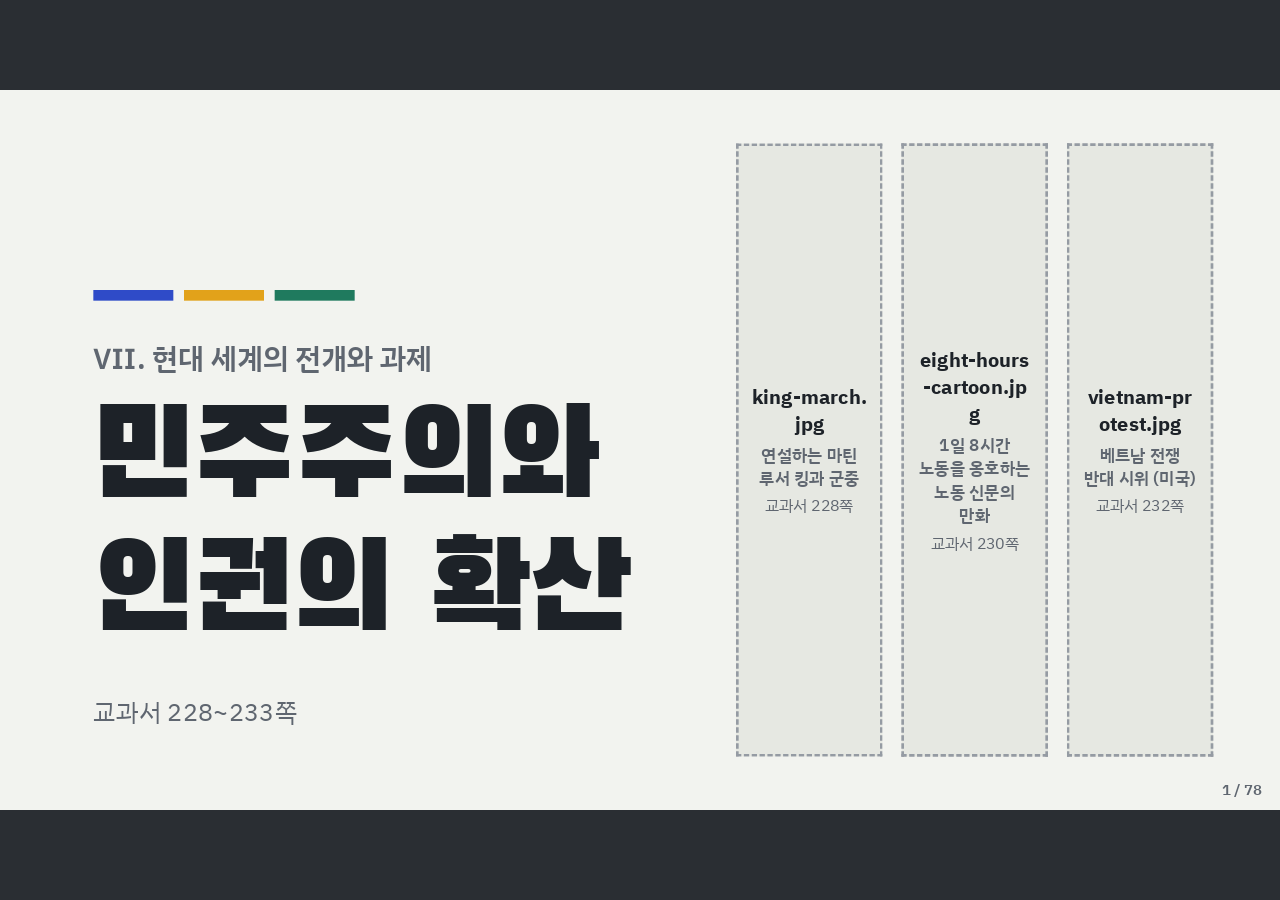
==== commit 783ccd34: "14번 빌드업 장, 답 보이기 단계, 사진 틀 맞춤, 편집 모드 추가 (78장) - 14번 '같은 시기, 남아프리카 공화국은?': 미국(민권법·참정권)과 남아공(아파르트헤이트) 비" ====
--- a/democracy/index.html
+++ b/democracy/index.html
@@ -6,7 +6,7 @@
 <title>민주주의와 인권의 확산</title>
 <!--
   ============================================================
-  민주주의와 인권의 확산 · 중2 역사 · 수업 슬라이드 (77장)
+  민주주의와 인권의 확산 · 중2 역사 · 수업 슬라이드 (78장)
   ============================================================
   ● 여는 법: 이 파일을 더블클릭하면 크롬·엣지·웨일에서 열린다. 인터넷이 없어도 된다.
   ● 문구 고치기: 아래 body 안에서 "05. 핵심 질문"처럼 번호와 제목이 적힌
@@ -14,11 +14,12 @@
     - <br> 는 줄바꿈이다. 지워도 되고 옮겨도 된다.
     - <aside class="notes"> 안의 글은 교사 메모다(N 키로 보임).
   ● 사진: images 폴더에 정해진 파일명으로 넣는다(images/README.txt 참고).
-  ● 정리표(31·47·70·71번)와 패턴(73~76번)의 문구는 각각 한 곳에만 있다.
+  ● 정리표(32·48·71·72번)와 패턴(74~77번)의 문구는 각각 한 곳에만 있다.
     "정리표 데이터", "패턴 데이터" 주석을 찾아 고친다.
   ● 조작: → Space PageDown Enter 다음 / ← PageUp Backspace 이전 / Home End 처음·끝
           숫자+Enter 그 장으로 / F 전체 화면 / S 선택 장 건너뛰기 / N 메모 / O 전체 목록
-          M 움직임 끄기·켜기
+          M 움직임 끄기·켜기 / E 편집 모드(글자를 눌러 고치고 Ctrl+S로 저장)
+  ● 단계: class="reveal" 이 붙은 요소는 그 장에서 다음 키를 한 번 더 눌러야 나타난다(답 등).
 -->
 <style>
 /* ---------- 글꼴 (fonts 폴더) ---------- */
@@ -168,7 +169,7 @@
 .main-col.tight .chips span{font-size:34px}
 .main-col.tight .facts-list li{font-size:36px}
 .main-col.tight .chips-label,.main-col.tight .facts-list{margin-top:24px}
-/* 사진이 없어 오른쪽 단이 사라지면 글자를 키운다 (49번) */
+/* 사진이 없어 오른쪽 단이 사라지면 글자를 키운다 (50번) */
 .slide.with-side:has(> .side-col > figure.gone) .big{font-size:320px}
 .slide.with-side:has(> .side-col > figure.gone) .headline{font-size:120px}
 .slide.with-side:has(> .side-col > figure.gone) .desc{font-size:68px}
@@ -228,14 +229,14 @@
 .chips-label{margin-top:44px}
 .chips{display:flex;flex-wrap:wrap;gap:14px;margin-top:16px}
 .chips span{border:4px solid var(--c);padding:6px 22px;font-size:40px;font-weight:700;line-height:1.3;background:#fff}
-/* 34번 일력 */
+/* 35번 일력 */
 .tearcal{position:relative;align-self:center;width:640px;height:760px;background:#fff;border:6px solid var(--ink);display:flex;flex-direction:column;align-items:center;text-align:center}
 .tearcal::before{content:"";position:absolute;left:24px;right:24px;top:-26px;height:40px;background:radial-gradient(circle,var(--ink) 11px,transparent 12px) 0 50%/80px 40px repeat-x}
 .tc-top{align-self:stretch;background:var(--cal-red);color:#fff;font-family:var(--display);font-weight:700;font-size:64px;line-height:1;padding:40px 0 30px}
 .tc-day{font-family:var(--display);font-weight:700;font-size:400px;line-height:1;color:var(--cal-red);margin-top:30px}
 .tc-week{font-size:52px;font-weight:700;color:var(--muted)}
 .tc-label{margin-top:22px;font-family:var(--display);font-weight:700;font-size:78px;line-height:1;background:var(--story-2);padding:14px 40px}
-/* 24번 두 해 비교 */
+/* 25번 두 해 비교 */
 .steps2{display:flex;flex-direction:column;align-items:stretch;gap:0}
 .st2{border:6px solid var(--ink);background:#fff;padding:34px 44px}
 .st2.on{background:var(--c);color:var(--on-c)}
@@ -300,7 +301,7 @@
 .points li+li{margin-top:40px}
 .points li::before{content:"";position:absolute;left:0;top:.71em;width:40px;height:10px;margin-top:-5px;background:var(--c);transform-origin:0 50%}
 .points+.caption{margin-top:60px}
-/* 39번 문서 카드 */
+/* 40번 문서 카드 */
 .doc{display:flex;gap:40px;align-items:center;border:6px solid var(--ink);background:#fff;padding:40px}
 .doc figure.ph{flex:none;width:300px;height:440px}
 .doc-y{font-family:var(--display);font-weight:700;font-size:58px;line-height:1.15;color:var(--c)}
@@ -332,20 +333,58 @@
 .source-box .empty-msg{color:var(--muted)}
 
 /* photo · 사진 */
-.slide[data-layout="photo"]{--photo-w:1340px;display:grid;grid-template-columns:var(--photo-w) 1fr;grid-template-rows:minmax(0,1fr) auto;column-gap:56px;row-gap:28px;padding:96px 80px 60px}
+.slide[data-layout="photo"]{--photo-w:1340px;display:grid;grid-template-columns:var(--fit-w,var(--photo-w)) 1fr;grid-template-rows:minmax(0,1fr) auto;column-gap:56px;row-gap:28px;padding:96px 80px 60px}
 .photo-main{grid-column:1;grid-row:1}
 .photo-side{grid-column:2;grid-row:1;display:flex;flex-direction:column;justify-content:flex-end;min-width:0}
 .photo-side .title{margin-bottom:28px}
 .photo-side .big{font-size:190px;margin-bottom:28px}
 .photo-line{grid-column:1/3;grid-row:2}
-/* 60·61 사진 틀: 1989 사진의 가로세로 비율을 따른다(최대 900px). 스크립트가 --frame-w, --frame-shift를 정한다 */
+/* 61·62 사진 틀: 1989 사진의 가로세로 비율을 따른다(최대 900px). 스크립트가 --frame-w, --frame-shift를 정한다 */
 .slide.aral-frame{--photo-w:var(--frame-w,900px);column-gap:80px;padding:168px 80px 52px calc(120px + var(--frame-shift,0px))}
 
 /* photo-question · 사진과 질문, photo-zoom · 사진 확대 */
-.slide[data-layout="photo-question"],.slide[data-layout="photo-zoom"]{display:grid;grid-template-columns:1080px 1fr;grid-template-rows:minmax(0,1fr) auto;column-gap:64px;row-gap:20px;padding:96px 80px 56px}
+.slide[data-layout="photo-question"],.slide[data-layout="photo-zoom"]{display:grid;grid-template-columns:var(--fit-w,1080px) 1fr;grid-template-rows:minmax(0,1fr) auto;column-gap:64px;row-gap:20px;padding:96px 80px 56px}
 .pq-photo{grid-column:1;grid-row:1}
 .pq-caption{grid-column:1;grid-row:2}
 .pq-side{grid-column:2;grid-row:1/3;display:flex;justify-content:center;align-items:flex-start;padding-top:110px}
+
+/* 사진 틀을 사진 비율에 맞춘 장: 스크립트가 fitted 와 --fit-w, 사진 틀 크기를 정한다 */
+.slide.fitted[data-layout="photo"],.slide.fitted[data-layout="photo-question"]{grid-template-rows:auto auto;align-content:center}
+
+/* contrast · 두 나라 비교 (14번) */
+.slide[data-layout="contrast"]{display:flex;flex-direction:column;justify-content:center;padding:56px 120px 40px}
+.ct{display:grid;grid-template-columns:1fr 1fr;gap:56px;margin-top:44px}
+.ct-panel{display:flex;flex-direction:column;min-height:620px;border:6px solid var(--ink);background:#fff;padding:40px 52px 48px}
+.ct-panel.us{border-top:30px solid var(--story-1)}
+.ct-panel.sa{background:var(--ink);color:#fff;border-top:30px solid var(--cal-red)}
+.ct-head{font-family:var(--display);font-weight:700;font-size:88px;line-height:1.1}
+.ct-list{list-style:none;padding:0;margin:44px 0 0}
+.ct-item{position:relative;padding-left:100px;font-size:56px;font-weight:700;line-height:1.35}
+.ct-item+.ct-item{margin-top:34px}
+.ct-item::before{content:"";position:absolute;left:0;top:2px;width:68px;height:68px;border-radius:50%;background:var(--story-1) url("data:image/svg+xml,%3Csvg xmlns='http://www.w3.org/2000/svg' viewBox='0 0 40 40'%3E%3Cpath d='M9 21l7 7 15-16' fill='none' stroke='%23fff' stroke-width='6' stroke-linecap='round' stroke-linejoin='round'/%3E%3C/svg%3E") center/44px no-repeat}
+.ct-item.no::before{background-color:var(--cal-red);background-image:url("data:image/svg+xml,%3Csvg xmlns='http://www.w3.org/2000/svg' viewBox='0 0 40 40'%3E%3Cpath d='M11 11l18 18M29 11 11 29' fill='none' stroke='%23fff' stroke-width='6' stroke-linecap='round'/%3E%3C/svg%3E")}
+.ct-foot{margin-top:auto;padding-top:36px;font-family:var(--display);font-weight:700;font-size:104px;line-height:1;color:var(--mark)}
+
+/* 단계 공개: 같은 장에서 다음 키를 한 번 더 누르면 나타난다 (답 등) */
+.reveal{visibility:hidden}
+.reveal.shown,.editing .reveal,.show-all .reveal{visibility:visible}
+#stepflag{display:none;background:var(--mark);color:var(--ink);padding:0 10px}
+#stage.has-step #stepflag{display:inline-block}
+/* 피켓 장의 답 카드 */
+.answer{position:absolute;left:50%;bottom:56px;z-index:2;display:flex;align-items:center;gap:30px;width:max-content;max-width:1640px;transform:translateX(-50%) rotate(.8deg);background:#fff;border:8px solid var(--ink);padding:24px 52px 24px 28px}
+.ans-tag{flex:none;width:100px;height:100px;border-radius:50%;border:6px solid var(--ink);background:var(--c);color:var(--on-c);font-family:var(--display);font-weight:700;font-size:52px;line-height:88px;text-align:center}
+.ans-text{font-size:54px;font-weight:700;line-height:1.35;color:var(--ink);text-wrap:balance}
+.ans-sub{margin-top:4px;font-size:38px;font-weight:600;line-height:1.35;color:var(--muted)}
+/* 37번 답: 하루 24시간을 셋으로 */
+.a8{position:absolute;left:1220px;right:72px;bottom:52px;z-index:2;display:flex;flex-direction:column;gap:14px}
+.a8>div{display:grid;grid-template-columns:auto 1fr;column-gap:24px;align-items:center;background:#fff;border:6px solid var(--ink);padding:14px 22px 14px 14px}
+.a8 b{grid-row:1/3;align-self:stretch;display:flex;align-items:center;background:var(--story-2);padding:0 16px;font-family:var(--display);font-weight:700;font-size:58px;line-height:1}
+.a8 span{font-size:40px;font-weight:700;line-height:1.25}
+.a8 i{font-style:normal;font-size:32px;font-weight:600;line-height:1.3;color:var(--muted)}
+/* 39번: 왜 메이데이를 정했을까 */
+.why{margin-top:44px;border-left:14px solid var(--c);background:#fff;padding:26px 34px 28px}
+.why-q{font-family:var(--display);font-weight:700;font-size:52px;line-height:1.2}
+.why-a{margin-top:14px;font-size:42px;font-weight:600;line-height:1.45}
 
 /* calendar · 달력 */
 .slide[data-layout="calendar"]{display:grid;grid-template-columns:1200px 1fr;column-gap:56px;padding:68px 80px 20px}
@@ -579,7 +618,7 @@
 .motion .play .sum tbody tr{animation:mLeft .7s var(--out) both;--d:calc(.3s + var(--i) * .12s)}
 .motion .play .sum tr.hl td{animation:mGlowRow 1.2s ease both;--d:1s}
 @keyframes mGlowRow{0%{background:transparent}40%{background:var(--mark)}100%{background:var(--rt)}}
-/* 패턴: 새 단계만 튀어나온다, 76번 꼬리 화살표는 계속 흐른다 */
+/* 패턴: 새 단계만 튀어나온다, 77번 꼬리 화살표는 계속 흐른다 */
 .motion .play .pt .new{animation:mPop .9s var(--spring) both;--d:.2s}
 .motion .play .pt .pt-arrow.new{animation:mDrawX .5s var(--io) both;--d:0s}
 .motion .play .pt .pt-step figure.ph{animation:none}
@@ -587,6 +626,41 @@
 #stage.motion .slide.play .pt-tail{animation-delay:calc(var(--base) + .9s),calc(var(--base) + 1.5s) !important}
 /* 원 */
 .motion .play .circle:not(.grow){animation:mPop .9s var(--spring) both;--d:.5s}
+/* 두 나라 비교 */
+.motion .play .ct-panel.us{animation:mLeft .9s var(--out) both;--d:.25s}
+.motion .play .ct-panel.us .ct-item{animation:mLeft .7s var(--out) both;--d:calc(.6s + var(--i) * .18s)}
+/* 단계 공개: 바로 나타난다 */
+@keyframes mAnswer{0%{opacity:0;translate:0 140px;scale:.85}60%{opacity:1;translate:0 -10px;scale:1.03}100%{opacity:1;translate:0 0;scale:1}}
+@keyframes mSlam{0%{opacity:0;translate:260px 0;rotate:6deg;scale:1.1}65%{opacity:1;translate:-14px 0;rotate:-1deg;scale:1}100%{opacity:1;translate:0 0;rotate:0deg;scale:1}}
+#stage.motion .slide.play .reveal.shown,#stage.motion .slide.play .reveal.shown *{animation-delay:var(--d,0s) !important}
+#stage.motion .slide.play .answer.shown{animation:mAnswer .8s var(--out) both}
+#stage.motion .slide.play .ct-panel.sa.shown{animation:mSlam .8s var(--out) both}
+#stage.motion .slide.play .ct-panel.sa.shown .ct-item{animation:mLeft .6s var(--out) both;--d:calc(.4s + var(--i) * .16s)}
+#stage.motion .slide.play .ct-panel.sa.shown .ct-foot{animation:mPop .8s var(--spring) both;--d:.85s}
+#stage.motion .slide.play .a8.shown>div{animation:mRight .7s var(--out) both;--d:calc(var(--i) * .16s)}
+.motion .play .why{animation:mRise .8s var(--out) both;--d:.75s}
+
+/* ===================== 편집 모드 (E) ===================== */
+#edit-bar{position:fixed;left:0;right:0;top:0;z-index:100;display:none;align-items:center;gap:10px;padding:8px 14px;background:#1D2228;color:#F2F3EF;font:600 15px/1.3 var(--text);box-shadow:0 2px 10px rgba(0,0,0,.3)}
+body.editing #edit-bar{display:flex}
+#edit-bar .hint{color:#AEB4BC;font-weight:400;margin-right:auto}
+#edit-bar button{font:600 15px/1 var(--text);color:#1D2228;background:#F2F3EF;border:0;padding:9px 14px;cursor:pointer}
+#edit-bar button.primary{background:#FFE45C}
+#edit-bar button:hover{filter:brightness(.92)}
+#edit-count{color:#FFE45C;min-width:7em;text-align:right}
+#edit-btn{position:fixed;left:14px;bottom:14px;z-index:90;display:flex;align-items:center;gap:6px;padding:8px 12px;border:0;background:rgba(29,34,40,.82);color:#fff;font:600 14px/1 var(--text);cursor:pointer;opacity:0;pointer-events:none;transition:opacity .3s}
+#edit-btn svg{width:16px;height:16px}
+body.show-edit-btn #edit-btn{opacity:1;pointer-events:auto}
+body.editing #edit-btn{display:none}
+#toast{position:fixed;left:50%;bottom:28px;z-index:110;transform:translateX(-50%);background:#1D2228;color:#fff;font:600 16px/1.4 var(--text);padding:10px 18px;opacity:0;pointer-events:none;transition:opacity .3s}
+#toast.on{opacity:1}
+@media (prefers-reduced-motion:reduce){#edit-btn,#toast{transition:none}}
+body.editing #viewport{user-select:text;-webkit-user-select:text}
+body.editing [contenteditable="true"]{outline:2px dashed rgba(47,75,200,.5);outline-offset:4px;cursor:text}
+body.editing [contenteditable="true"]:hover{outline-color:#2F4BC8}
+body.editing [contenteditable="true"]:focus{outline:3px solid #2F4BC8;background-color:rgba(255,228,92,.28)}
+.editing .sum tr.empty td:not(.mv){color:rgba(29,34,40,.4)}
+.editing .pt .later{visibility:visible;opacity:.45}
 </style>
 </head>
 <body>
@@ -626,7 +700,7 @@
   <figure class="ph cl cl-d"><img src="images/vietnam-protest.jpg" data-desc="베트남 전쟁 반대 시위 (미국)" data-page="교과서 232쪽" alt="베트남 전쟁 반대 시위"></figure>
   <figure class="ph cl cl-e"><img src="images/aral-2008.jpg" data-desc="아랄해 위성 사진 (2008)" data-page="교과서 233쪽 또는 NASA Earth Observatory" alt="아랄해 위성 사진 2008"></figure>
   <div class="cl-q"><div class="placard small">이 사진들에는<br>어떤 공통점이 있을까?</div></div>
-  <aside class="notes">답을 받지 않는다. "수업 마지막에 다시 물어볼게요." 72번에서 같은 화면을 다시 쓴다.</aside>
+  <aside class="notes">답을 받지 않는다. "수업 마지막에 다시 물어볼게요." 73번에서 같은 화면을 다시 쓴다.</aside>
 </section>
 
 <!-- 03. 오늘의 세 질문 -->
@@ -641,7 +715,7 @@
 </section>
 
 <!-- ==========================================================
-     이야기 ① 사람은 누구나 평등한가? · 04–31 · 3–19분
+     이야기 ① 사람은 누구나 평등한가? · 04–32 · 3–19분
      ========================================================== -->
 
 <!-- 04. 구분 화면 -->
@@ -654,7 +728,7 @@
   </div>
 </section>
 
-<!-- ───────── 민권 운동 (05–20) ───────── -->
+<!-- ───────── 민권 운동 (05–21) ───────── -->
 
 <!-- 05. 핵심 질문 -->
 <section class="slide" data-n="05" data-part="s1" data-layout="placard" data-title="핵심 질문">
@@ -768,16 +842,39 @@
   <aside class="notes">참정권은 선거에 참여할 권리. 참고로 이때 만들어진 법이 투표권법이지만 교과서에는 법 이름이 나오지 않는다.</aside>
 </section>
 
-<!-- 14. 남아프리카 공화국 -->
-<section class="slide" data-n="14" data-part="s1" data-layout="photo-question" data-title="남아프리카 공화국">
+<!-- 14. 같은 시기 남아프리카 공화국 · 다음 키를 한 번 더 누르면 오른쪽(남아프리카 공화국)이 나타난다 -->
+<section class="slide" data-n="14" data-part="s1" data-layout="contrast" data-title="같은 시기 남아프리카 공화국">
+  <h2 class="title">같은 시기, 남아프리카 공화국은?</h2>
+  <div class="ct">
+    <div class="ct-panel us">
+      <p class="ct-head">미국</p>
+      <ul class="ct-list">
+        <li class="ct-item">1964 민권법 제정</li>
+        <li class="ct-item">1965 모든 흑인에게 참정권 보장</li>
+      </ul>
+    </div>
+    <div class="ct-panel sa reveal">
+      <p class="ct-head">남아프리카 공화국</p>
+      <ul class="ct-list">
+        <li class="ct-item no">인종 분리 정책 실시</li>
+        <li class="ct-item no">흑인의 참정권 부정</li>
+      </ul>
+      <p class="ct-foot">아파르트헤이트</p>
+    </div>
+  </div>
+  <aside class="notes">"미국에서 법으로 차별을 금지하던 바로 그때, 지구 반대편에서는 어땠을까요?" 다음 키를 누르면 오른쪽이 나타난다. 미국에서 민권법(1964)과 참정권(1965)이 보장되던 때에도 남아프리카 공화국에서는 아파르트헤이트가 계속되고 있었다. 참고: 아파르트헤이트는 1948년부터 법으로 시행되었고 1990년대 초에 폐지되었다(교과서에는 연도가 없다).</aside>
+</section>
+
+<!-- 15. 남아프리카 공화국 -->
+<section class="slide" data-n="15" data-part="s1" data-layout="photo-question" data-title="남아프리카 공화국">
   <figure class="ph pq-photo"><img src="images/apartheid-museum.jpg" data-desc="아파르트헤이트 박물관 입구 (백인 / 비백인 표지판)" data-page="교과서 228쪽" alt="아파르트헤이트 박물관 입구"></figure>
   <p class="caption pq-caption">아파르트헤이트 박물관 입구 (남아프리카 공화국)</p>
   <div class="pq-side"><div class="placard small">입구가 왜<br>두 개일까?</div></div>
   <aside class="notes">표지판에 '백인'과 '비(非)백인'. 박물관이 당시 공공시설처럼 입구를 인종별로 나누어 재현했다.</aside>
 </section>
 
-<!-- 15. 아파르트헤이트 -->
-<section class="slide with-side" data-n="15" data-part="s1" data-layout="term" data-title="아파르트헤이트">
+<!-- 16. 아파르트헤이트 -->
+<section class="slide with-side" data-n="16" data-part="s1" data-layout="term" data-title="아파르트헤이트">
   <div class="main-col">
     <div class="term-block">
       <p class="term">아파르트헤이트</p>
@@ -791,8 +888,8 @@
   </div>
 </section>
 
-<!-- 16. 넬슨 만델라 -->
-<section class="slide with-side" data-n="16" data-part="s1" data-layout="points" data-title="넬슨 만델라">
+<!-- 17. 넬슨 만델라 -->
+<section class="slide with-side" data-n="17" data-part="s1" data-layout="points" data-title="넬슨 만델라">
   <div class="main-col">
     <h2 class="title">넬슨 만델라</h2>
     <ul class="points">
@@ -808,16 +905,16 @@
   <aside class="notes">27년 넘게 수감되었다(1962~1990). 참고: 만델라는 1960년대 초 무장 투쟁 노선을 택하기도 했고 이것이 수감 이유가 되었다. 교과서는 비폭력·불복종 중심으로 서술하므로, 학생이 물으면 보충한다.</aside>
 </section>
 
-<!-- 17. 노벨 평화상 -->
-<section class="slide" data-n="17" data-part="s1" data-layout="photo" data-title="노벨 평화상">
+<!-- 18. 노벨 평화상 -->
+<section class="slide" data-n="18" data-part="s1" data-layout="photo" data-title="노벨 평화상">
   <figure class="ph photo-main"><img src="images/mandela-nobel.jpg" data-desc="노벨 평화상을 받은 넬슨 만델라" data-page="교과서 228쪽" alt="노벨 평화상을 받은 넬슨 만델라"></figure>
   <div class="photo-side"><p class="caption">노벨 평화상을 받은 넬슨 만델라</p></div>
   <p class="body photo-line">석방 후 아파르트헤이트 폐지에 힘썼고, 인종 차별을 금지하는 법이 만들어졌다</p>
   <aside class="notes">1993년 수상. 사진 옆 인물은 함께 상을 받은 당시 대통령 데 클레르크.</aside>
 </section>
 
-<!-- 18. 그 후 (선택) -->
-<section class="slide with-side" data-n="18" data-part="s1" data-layout="fact" data-optional="true" data-title="그 후">
+<!-- 19. 그 후 (선택) -->
+<section class="slide with-side" data-n="19" data-part="s1" data-layout="fact" data-optional="true" data-title="그 후">
   <div class="main-col">
     <p class="big">1994</p>
     <p class="headline">모든 인종이 참여한 첫 선거</p>
@@ -829,22 +926,24 @@
   </div>
 </section>
 
-<!-- 19. 질문 (판서) -->
-<section class="slide" data-n="19" data-part="s1" data-layout="placard" data-board="true" data-title="질문">
+<!-- 20. 질문 (판서) -->
+<section class="slide" data-n="20" data-part="s1" data-layout="placard" data-board="true" data-title="질문">
   <div class="placard">법으로 차별을 금지한 것은<br>왜 중요할까?</div>
-  <aside class="notes">1~2명의 답을 받는다. 정리: 인종에 관계없이 동등한 권리를 가진다는 원칙이 제도로 자리 잡았다. ✏️ 판서: 민권 행.</aside>
-</section>
-
-<!-- 20. 연결 -->
-<section class="slide" data-n="20" data-part="s1" data-layout="placard" data-title="연결">
+  <div class="answer reveal"><span class="ans-tag">답</span><div><p class="ans-text">인종에 관계없이 동등한 권리를 가진다는<br>원칙이 제도로 자리 잡았다</p></div></div>
+  <aside class="notes">1~2명의 답을 받는다. 정리: 인종에 관계없이 동등한 권리를 가진다는 원칙이 제도로 자리 잡았다. (다음 키를 누르면 답이 나온다) ✏️ 판서: 민권 행.</aside>
+</section>
+
+<!-- 21. 연결 -->
+<section class="slide" data-n="21" data-part="s1" data-layout="placard" data-title="연결">
   <div class="placard">법이 생기면<br>차별은 다 사라질까?</div>
-  <aside class="notes">답을 기다리지 않고 바로 여성 운동으로 넘어간다.</aside>
-</section>
-
-<!-- ───────── 여성 운동 (21–30) ───────── -->
-
-<!-- 21. 참정권 획득 -->
-<section class="slide with-side" data-n="21" data-part="s1" data-layout="fact" data-title="참정권 획득">
+  <div class="answer reveal"><span class="ans-tag">답</span><div><p class="ans-text">법이 생겨도 일상 속 차별은 쉽게 사라지지 않는다</p><p class="ans-sub">다음 이야기: 참정권을 얻은 뒤에도 차별에 맞선 여성들</p></div></div>
+  <aside class="notes">학생 답을 짧게 받고, 다음 키로 답을 보인 뒤 바로 여성 운동으로 넘어간다.</aside>
+</section>
+
+<!-- ───────── 여성 운동 (22–31) ───────── -->
+
+<!-- 22. 참정권 획득 -->
+<section class="slide with-side" data-n="22" data-part="s1" data-layout="fact" data-title="참정권 획득">
   <div class="main-col">
     <p class="big">참정권</p>
     <p class="headline">두 차례 세계 대전 전후</p>
@@ -857,16 +956,16 @@
   <aside class="notes">"그런데 투표를 할 수 있게 된 뒤에는 차별이 사라졌을까요?"</aside>
 </section>
 
-<!-- 22. 보스턴 마라톤 -->
-<section class="slide" data-n="22" data-part="s1" data-layout="photo-question" data-title="보스턴 마라톤">
+<!-- 23. 보스턴 마라톤 -->
+<section class="slide" data-n="23" data-part="s1" data-layout="photo-question" data-title="보스턴 마라톤">
   <figure class="ph pq-photo"><img src="images/boston-1967.jpg" data-desc="보스턴 마라톤에서 저지당하는 여성 주자" data-page="교과서 229쪽" alt="보스턴 마라톤에서 저지당하는 여성 주자"></figure>
   <p class="caption pq-caption">보스턴 마라톤 대회 (1967)</p>
   <div class="pq-side"><div class="placard small">이 사람은 왜<br>막히고 있을까?</div></div>
   <aside class="notes">학생 추측을 2~3개 받는다.</aside>
 </section>
 
-<!-- 23. 답 -->
-<section class="slide with-side" data-n="23" data-part="s1" data-layout="fact" data-title="답">
+<!-- 24. 답 -->
+<section class="slide with-side" data-n="24" data-part="s1" data-layout="fact" data-title="답">
   <div class="main-col">
     <p class="big">1967</p>
     <p class="headline">번호표를 달고 정식으로 참가한 최초의 여성</p>
@@ -879,8 +978,8 @@
   <aside class="notes">당시에는 남성만 참가하는 것이 당연해서 신청서에 성별 칸이 없었다. 참고: 1966년에 번호표 없이 비공식으로 달린 여성이 있었기 때문에 '정식 참가'로 표현한다.</aside>
 </section>
 
-<!-- 24. 공식 허용 -->
-<section class="slide with-side" data-n="24" data-part="s1" data-layout="fact" data-title="공식 허용">
+<!-- 25. 공식 허용 -->
+<section class="slide with-side" data-n="25" data-part="s1" data-layout="fact" data-title="공식 허용">
   <div class="main-col">
     <p class="big">1972</p>
     <p class="headline">보스턴 마라톤, 여성 참가를 공식 허용</p>
@@ -894,28 +993,28 @@
   </div>
 </section>
 
-<!-- 25. 질문 (선택) -->
-<section class="slide" data-n="25" data-part="s1" data-layout="placard" data-optional="true" data-title="질문">
+<!-- 26. 질문 (선택) -->
+<section class="slide" data-n="26" data-part="s1" data-layout="placard" data-optional="true" data-title="질문">
   <div class="placard">과거 여성에게 금지되었던<br>활동에는 또 무엇이 있을까?</div>
   <aside class="notes">교과서 229쪽 탐구의 (가) 질문.</aside>
 </section>
 
-<!-- 26. 1971년 영국 -->
-<section class="slide" data-n="26" data-part="s1" data-layout="photo" data-title="1971년 영국">
+<!-- 27. 1971년 영국 -->
+<section class="slide" data-n="27" data-part="s1" data-layout="photo" data-title="1971년 영국">
   <figure class="ph photo-main"><img src="images/uk-women-1971.jpg" data-desc="행진하는 영국 여성들 (1971)" data-page="교과서 229쪽" alt="행진하는 영국 여성들"></figure>
   <div class="photo-side"><p class="caption">행진하는 영국 여성들 (1971)</p></div>
   <p class="body photo-line">교육과 취업, 직장 내 급여의 평등 등을 요구하며 행진했다</p>
 </section>
 
-<!-- 27. 피켓 읽기 · 확대 배율(data-zoom)과 위치(data-focus)는 사진을 넣은 뒤 피켓이 보이게 조정한다 -->
-<section class="slide" data-n="27" data-part="s1" data-layout="photo-zoom" data-title="피켓 읽기">
+<!-- 28. 피켓 읽기 · 확대 배율(data-zoom)과 위치(data-focus)는 사진을 넣은 뒤 피켓이 보이게 조정한다 -->
+<section class="slide" data-n="28" data-part="s1" data-layout="photo-zoom" data-title="피켓 읽기">
   <figure class="ph pq-photo"><img src="images/uk-women-1971.jpg" data-zoom="2.2" data-focus="78% 25%" data-desc="행진하는 영국 여성들 (1971) · 피켓 확대" data-page="교과서 229쪽" alt="행진하는 영국 여성들의 피켓"></figure>
   <div class="pq-side"><div class="placard small">무엇을<br>요구하고 있을까?</div></div>
   <aside class="notes">피켓의 EQUAL PAY NOW, EQUAL EDUCATION AND JOB OPPORTUNITIES를 함께 읽고 뜻을 풀어 준다.</aside>
 </section>
 
-<!-- 28. 요구 -->
-<section class="slide" data-n="28" data-part="s1" data-layout="icons" data-title="요구">
+<!-- 29. 요구 -->
+<section class="slide" data-n="29" data-part="s1" data-layout="icons" data-title="요구">
   <h2 class="title">여성들이 요구한 것</h2>
   <div class="icons">
     <figure>
@@ -934,8 +1033,8 @@
   <p class="caption" style="margin-top:56px">일상에 남아 있던 성차별과 성 역할 분리에 도전했다</p>
 </section>
 
-<!-- 29. 핵심 용어 (판서) -->
-<section class="slide" data-n="29" data-part="s1" data-layout="term" data-board="true" data-title="핵심 용어">
+<!-- 30. 핵심 용어 (판서) -->
+<section class="slide" data-n="30" data-part="s1" data-layout="term" data-board="true" data-title="핵심 용어">
   <div class="term-flow">
     <p class="from">남성 중심<br>사회 체제</p>
     <svg class="arrow" viewBox="0 0 200 64" aria-hidden="true"><path d="M0 32h160" stroke="currentColor" stroke-width="12"/><path d="M200 32 152 4v56z" fill="currentColor"/></svg>
@@ -948,8 +1047,8 @@
   <aside class="notes">'스스로 확인하기' 빈칸 정답은 '남성'. 여성 운동은 지금도 계속되며, 인종·국적·종교·계층·문화적 다양성으로 관심을 넓혀 가고 있다. ✏️ 판서: 여성 행.</aside>
 </section>
 
-<!-- 30. 지금도 계속된다 -->
-<section class="slide" data-n="30" data-part="s1" data-layout="photo" data-title="지금도 계속된다">
+<!-- 31. 지금도 계속된다 -->
+<section class="slide" data-n="31" data-part="s1" data-layout="photo" data-title="지금도 계속된다">
   <figure class="ph photo-main"><img src="images/saudi-2018.jpg" data-desc="운전면허증을 받고 기뻐하는 여성" data-page="교과서 229쪽" alt="운전면허증을 받고 기뻐하는 여성"></figure>
   <div class="photo-side">
     <h2 class="title">지금도 계속된다</h2>
@@ -960,7 +1059,7 @@
 </section>
 
 <!-- ==========================================================
-     정리표 데이터 · 31, 47, 70, 71번이 이 표 하나를 함께 쓴다.
+     정리표 데이터 · 32, 48, 71, 72번이 이 표 하나를 함께 쓴다.
      문구는 여기서만 고친다. 장마다 어느 행을 채우고 강조할지는
      각 장의 data-fill(채울 행), data-highlight(강조할 행)에 운동 이름으로 적는다.
      ========================================================== -->
@@ -978,18 +1077,18 @@
   </table>
 </template>
 
-<!-- 31. 이야기 ① 정리 -->
-<section class="slide" data-n="31" data-part="s1" data-layout="summary" data-fill="민권, 여성" data-highlight="민권, 여성" data-title="이야기 ① 정리">
+<!-- 32. 이야기 ① 정리 -->
+<section class="slide" data-n="32" data-part="s1" data-layout="summary" data-fill="민권, 여성" data-highlight="민권, 여성" data-title="이야기 ① 정리">
   <h2 class="title">이야기 ① 정리</h2>
   <div class="sum-holder"></div>
 </section>
 
 <!-- ==========================================================
-     이야기 ② 일하는 사람에게는 어떤 권리가 필요할까? · 32–47 · 19–28분
+     이야기 ② 일하는 사람에게는 어떤 권리가 필요할까? · 33–48 · 19–28분
      ========================================================== -->
 
-<!-- 32. 구분 화면 -->
-<section class="slide" data-n="32" data-part="s2" data-layout="roadmap" data-title="구분 화면">
+<!-- 33. 구분 화면 -->
+<section class="slide" data-n="33" data-part="s2" data-layout="roadmap" data-title="구분 화면">
   <p class="rm-target teacher">목표 19분</p>
   <div class="rm-cards">
     <div class="rm-card s1 off"><figure class="ph"><img src="images/king-march.jpg" data-focus="15% 45%" data-desc="연설하는 마틴 루서 킹과 군중" data-page="교과서 228쪽" alt=""></figure><div class="rm-body"><div class="rm-num">1</div><p class="rm-q">사람은 누구나 평등한가?</p><p class="rm-mv">민권 운동 · 여성 운동</p></div></div>
@@ -998,8 +1097,8 @@
   </div>
 </section>
 
-<!-- 33. 2026년 5월 달력 · 2026년 5월 1일은 금요일 -->
-<section class="slide" data-n="33" data-part="s2" data-layout="calendar" data-title="2026년 5월 달력">
+<!-- 34. 2026년 5월 달력 · 2026년 5월 1일은 금요일 -->
+<section class="slide" data-n="34" data-part="s2" data-layout="calendar" data-title="2026년 5월 달력">
   <div>
     <h2 class="cal-title">2026년 5월</h2>
     <div class="cal">
@@ -1016,8 +1115,8 @@
   <aside class="notes">학생 답을 받는다.</aside>
 </section>
 
-<!-- 34. 노동절 -->
-<section class="slide with-side" data-n="34" data-part="s2" data-layout="fact" data-title="노동절">
+<!-- 35. 노동절 -->
+<section class="slide with-side" data-n="35" data-part="s2" data-layout="fact" data-title="노동절">
   <div class="main-col">
     <p class="big">노동절</p>
     <p class="headline">근로자의 날 → 2026년부터 '노동절'</p>
@@ -1034,8 +1133,8 @@
   <aside class="notes">교과서 230쪽에는 '근로자의 날'로 나온다. 2025년 10월 법률 개정으로 2026년부터 이름이 '노동절'로 바뀌었고, 2026년 4월에 법정 공휴일로 지정되었다.</aside>
 </section>
 
-<!-- 35. 왜 5월 1일일까? -->
-<section class="slide with-side" data-n="35" data-part="s2" data-layout="fact" data-title="왜 5월 1일일까?">
+<!-- 36. 왜 5월 1일일까? -->
+<section class="slide with-side" data-n="36" data-part="s2" data-layout="fact" data-title="왜 5월 1일일까?">
   <div class="main-col">
     <h2 class="title">왜 하필 5월 1일일까?</h2>
     <p class="big">1886</p>
@@ -1048,16 +1147,21 @@
   <aside class="notes">진압 과정에서 많은 사람이 죽거나 다치고 체포되었다.</aside>
 </section>
 
-<!-- 36. 8시간 노동 만화 -->
-<section class="slide" data-n="36" data-part="s2" data-layout="photo-question" data-title="8시간 노동 만화">
+<!-- 37. 8시간 노동 만화 -->
+<section class="slide" data-n="37" data-part="s2" data-layout="photo-question" data-title="8시간 노동 만화">
   <figure class="ph pq-photo contain"><img src="images/eight-hours-cartoon.jpg" data-fit="contain" data-desc="1일 8시간 노동을 옹호하는 노동 신문의 만화" data-page="교과서 230쪽" alt="1일 8시간 노동을 옹호하는 노동 신문의 만화"></figure>
   <p class="caption pq-caption">1일 8시간 노동을 옹호하는 노동 신문의 만화</p>
   <div class="pq-side"><div class="placard small">하루 24시간을<br>셋으로 나눈다면?</div></div>
-  <aside class="notes">일하는 8시간, 쉬는 8시간, 하고 싶은 일을 하는 8시간. 만화 아래 영어(for WORK, for REST, for WHAT WE WILL)를 함께 읽는다.</aside>
-</section>
-
-<!-- 37. 산업 혁명 복습 (선택) -->
-<section class="slide with-side" data-n="37" data-part="s2" data-layout="points" data-optional="true" data-title="산업 혁명 복습">
+  <div class="a8 reveal">
+    <div><b>8시간</b><span>일하는 시간</span><i>for WORK</i></div>
+    <div><b>8시간</b><span>쉬는 시간</span><i>for REST</i></div>
+    <div><b>8시간</b><span>하고 싶은 일을 하는 시간</span><i>for WHAT WE WILL</i></div>
+  </div>
+  <aside class="notes">일하는 8시간, 쉬는 8시간, 하고 싶은 일을 하는 8시간. 만화 아래 영어(for WORK, for REST, for WHAT WE WILL)를 함께 읽는다. (다음 키를 누르면 답이 나온다)</aside>
+</section>
+
+<!-- 38. 산업 혁명 복습 (선택) -->
+<section class="slide with-side" data-n="38" data-part="s2" data-layout="points" data-optional="true" data-title="산업 혁명 복습">
   <div class="main-col">
     <h2 class="title">산업 혁명기 노동자의 삶</h2>
     <ul class="points">
@@ -1073,11 +1177,15 @@
   <aside class="notes">앞 단원 복습. 화면을 보여 주기 전에 학생에게 먼저 물어도 좋다.</aside>
 </section>
 
-<!-- 38. 메이데이 -->
-<section class="slide with-side" data-n="38" data-part="s2" data-layout="fact" data-title="메이데이">
+<!-- 39. 메이데이 -->
+<section class="slide with-side" data-n="39" data-part="s2" data-layout="fact" data-title="메이데이">
   <div class="main-col">
     <p class="big">1889</p>
     <p class="desc">프랑스 파리에서 세계의 노동자들이 5월 1일을 '메이데이'로 정했다</p>
+    <div class="why">
+      <p class="why-q">왜 메이데이를 정했을까?</p>
+      <p class="why-a">1886년 5월 1일, 하루 8시간 노동을 요구한 미국 시카고 노동자들의 운동을 기리기 위해서였다. 진압 과정에서 많은 사람이 죽거나 다치고 체포되었다.</p>
+    </div>
   </div>
   <div class="side-col">
     <figure class="ph"><img src="images/mayday-1890s.jpg" data-desc="초기 메이데이 집회 (1890년대)" data-page="추가 요청 사진" alt="초기 메이데이 집회"></figure>
@@ -1086,8 +1194,8 @@
   <aside class="notes">미국 노동자들의 8시간 노동 운동을 기리기 위해서였다.</aside>
 </section>
 
-<!-- 39. 노동조합 -->
-<section class="slide with-side" data-n="39" data-part="s2" data-layout="points" data-title="노동조합">
+<!-- 40. 노동조합 -->
+<section class="slide with-side" data-n="40" data-part="s2" data-layout="points" data-title="노동조합">
   <div class="main-col">
     <h2 class="title">노동자들은 어떻게 권리를 지켰을까?</h2>
     <ul class="points">
@@ -1107,8 +1215,8 @@
   <aside class="notes">노동자 한 명이 회사와 대등하게 이야기하기는 어렵기 때문이다. 오른쪽은 교과서 231쪽 탐구 자료(바이마르 헌법).</aside>
 </section>
 
-<!-- 40. 단체 교섭권 -->
-<section class="slide with-side" data-n="40" data-part="s2" data-layout="term" data-title="단체 교섭권">
+<!-- 41. 단체 교섭권 -->
+<section class="slide with-side" data-n="41" data-part="s2" data-layout="term" data-title="단체 교섭권">
   <div class="main-col">
     <div class="term-block">
       <p class="term">단체 교섭권</p>
@@ -1123,8 +1231,8 @@
   <aside class="notes">'스스로 확인하기' 빈칸 정답은 '단체'. 오른쪽은 교과서 231쪽 탐구 자료(와그너법).</aside>
 </section>
 
-<!-- 41. 국제 노동 기구 -->
-<section class="slide with-side" data-n="41" data-part="s2" data-layout="fact" data-title="국제 노동 기구">
+<!-- 42. 국제 노동 기구 -->
+<section class="slide with-side" data-n="42" data-part="s2" data-layout="fact" data-title="국제 노동 기구">
   <div class="main-col">
     <p class="big">1919</p>
     <p class="headline">국제 노동 기구(ILO) 설립</p>
@@ -1136,8 +1244,8 @@
   </div>
 </section>
 
-<!-- 42. 요구가 제도로 -->
-<section class="slide" data-n="42" data-part="s2" data-layout="timeline" data-title="요구가 제도로">
+<!-- 43. 요구가 제도로 -->
+<section class="slide" data-n="43" data-part="s2" data-layout="timeline" data-title="요구가 제도로">
   <div class="tl strong">
     <div class="tl-year c1">1886</div>
     <div class="tl-dot c1"></div>
@@ -1152,8 +1260,8 @@
   <aside class="notes">운동이 제도로 바뀐 가장 선명한 사례. 이 화살표를 손으로 짚으며 강조한다.</aside>
 </section>
 
-<!-- 43. 필라델피아 선언 · 사진이 없으면 사진 자리가 숨겨진다 -->
-<section class="slide with-side" data-n="43" data-part="s2" data-layout="fact" data-title="필라델피아 선언">
+<!-- 44. 필라델피아 선언 · 사진이 없으면 사진 자리가 숨겨진다 -->
+<section class="slide with-side" data-n="44" data-part="s2" data-layout="fact" data-title="필라델피아 선언">
   <div class="main-col">
     <p class="big">1944</p>
     <p class="headline">필라델피아 선언</p>
@@ -1166,21 +1274,21 @@
   <aside class="notes">'스스로 확인하기' 빈칸 정답은 '필라델피아'.</aside>
 </section>
 
-<!-- 44. 노동은 상품이 아니다 -->
-<section class="slide" data-n="44" data-part="s2" data-layout="big-sentence" data-title="노동은 상품이 아니다">
+<!-- 45. 노동은 상품이 아니다 -->
+<section class="slide" data-n="45" data-part="s2" data-layout="big-sentence" data-title="노동은 상품이 아니다">
   <p class="bs huge">노동은 상품이 아니다.</p>
   <p class="caption bs-note">필라델피아 선언 제1부</p>
   <aside class="notes">"이 말은 무슨 뜻일까요?" → 노동자를 돈을 버는 도구로만 대해서는 안 된다는 뜻.</aside>
 </section>
 
-<!-- 45. 핵심 질문 (판서) -->
-<section class="slide" data-n="45" data-part="s2" data-layout="placard" data-board="true" data-title="핵심 질문">
+<!-- 46. 핵심 질문 (판서) -->
+<section class="slide" data-n="46" data-part="s2" data-layout="placard" data-board="true" data-title="핵심 질문">
   <div class="placard">일하는 사람이 인간답게 살려면<br>무엇이 필요할까?</div>
   <aside class="notes">이 이야기에서 학생 답을 기다리는 질문. 적정한 노동 시간, 최저 임금, 안전한 작업장, 노동조합 같은 답을 받고 필라델피아 선언 제3부(4항 노동 시간과 최저 생활 임금, 7항 노동자의 생명과 건강 보호)와 연결한다. ✏️ 판서: 노동 행.</aside>
 </section>
 
-<!-- 46. 지금도 계속된다 (선택) -->
-<section class="slide" data-n="46" data-part="s2" data-layout="photo" data-optional="true" style="--photo-w:900px" data-title="지금도 계속된다">
+<!-- 47. 지금도 계속된다 (선택) -->
+<section class="slide" data-n="47" data-part="s2" data-layout="photo" data-optional="true" style="--photo-w:900px" data-title="지금도 계속된다">
   <figure class="ph photo-main contain"><img src="images/ilo-poster.jpg" data-fit="contain" data-desc="세계 산재 사망 노동자 추모의 날 포스터" data-page="교과서 230쪽" alt="세계 산재 사망 노동자 추모의 날 포스터"></figure>
   <div class="photo-side">
     <h2 class="title">지금도 계속된다</h2>
@@ -1190,18 +1298,18 @@
   <aside class="notes">국제 자유 노동조합 연맹(ICFTU)이 지정했다. 산업 현장이 다양해지면서 위험한 상황에 놓이는 노동자가 늘고 있다.</aside>
 </section>
 
-<!-- 47. 이야기 ② 정리 -->
-<section class="slide" data-n="47" data-part="s2" data-layout="summary" data-fill="민권, 여성, 노동" data-highlight="노동" data-title="이야기 ② 정리">
+<!-- 48. 이야기 ② 정리 -->
+<section class="slide" data-n="48" data-part="s2" data-layout="summary" data-fill="민권, 여성, 노동" data-highlight="노동" data-title="이야기 ② 정리">
   <h2 class="title">이야기 ② 정리</h2>
   <div class="sum-holder"></div>
 </section>
 
 <!-- ==========================================================
-     이야기 ③ 인류의 생존을 위협하는 문제는 어떻게 해결할까? · 48–70 · 28–42분
+     이야기 ③ 인류의 생존을 위협하는 문제는 어떻게 해결할까? · 49–71 · 28–42분
      ========================================================== -->
 
-<!-- 48. 구분 화면 -->
-<section class="slide" data-n="48" data-part="s3" data-layout="roadmap" data-title="구분 화면">
+<!-- 49. 구분 화면 -->
+<section class="slide" data-n="49" data-part="s3" data-layout="roadmap" data-title="구분 화면">
   <p class="rm-target teacher">목표 28분</p>
   <div class="rm-cards">
     <div class="rm-card s1 off"><figure class="ph"><img src="images/king-march.jpg" data-focus="15% 45%" data-desc="연설하는 마틴 루서 킹과 군중" data-page="교과서 228쪽" alt=""></figure><div class="rm-body"><div class="rm-num">1</div><p class="rm-q">사람은 누구나 평등한가?</p><p class="rm-mv">민권 운동 · 여성 운동</p></div></div>
@@ -1210,10 +1318,10 @@
   </div>
 </section>
 
-<!-- ───────── 반전 평화 운동 (49–57) ───────── -->
-
-<!-- 49. 베트남 전쟁 (선택) · 지도가 없으면 지도 자리가 숨겨진다 -->
-<section class="slide with-side" data-n="49" data-part="s3" data-layout="fact" data-optional="true" data-title="베트남 전쟁">
+<!-- ───────── 반전 평화 운동 (50–58) ───────── -->
+
+<!-- 50. 베트남 전쟁 (선택) · 지도가 없으면 지도 자리가 숨겨진다 -->
+<section class="slide with-side" data-n="50" data-part="s3" data-layout="fact" data-optional="true" data-title="베트남 전쟁">
   <div class="main-col">
     <p class="big">베트남 전쟁</p>
     <p class="headline">1964~1975</p>
@@ -1225,20 +1333,20 @@
   <aside class="notes">앞 단원의 냉전 내용을 짧게 복습한다.</aside>
 </section>
 
-<!-- 50. 반전 시위 -->
-<section class="slide" data-n="50" data-part="s3" data-layout="photo" data-title="반전 시위">
+<!-- 51. 반전 시위 -->
+<section class="slide" data-n="51" data-part="s3" data-layout="photo" data-title="반전 시위">
   <figure class="ph photo-main"><img src="images/vietnam-protest.jpg" data-focus="50% 30%" data-desc="베트남 전쟁 반대 시위 (미국)" data-page="교과서 232쪽" alt="베트남 전쟁 반대 시위"></figure>
   <div class="photo-side"><p class="caption">베트남 전쟁 반대 시위 (미국)</p></div>
 </section>
 
-<!-- 51. 질문 -->
-<section class="slide" data-n="51" data-part="s3" data-layout="placard" data-title="질문">
+<!-- 52. 질문 -->
+<section class="slide" data-n="52" data-part="s3" data-layout="placard" data-title="질문">
   <div class="placard">전쟁은 정부가 결정하는데,<br>시민이 바꿀 수 있을까?</div>
   <aside class="notes">1~2명의 답만 짧게 받는다.</aside>
 </section>
 
-<!-- 52. 결과 -->
-<section class="slide with-side" data-n="52" data-part="s3" data-layout="points" data-title="결과">
+<!-- 53. 결과 -->
+<section class="slide with-side" data-n="53" data-part="s3" data-layout="points" data-title="결과">
   <div class="main-col">
     <h2 class="title">1960년대 후반</h2>
     <ul class="points">
@@ -1253,15 +1361,15 @@
   <aside class="notes">군대를 보낸 미국뿐 아니라 여러 나라에서 반전 평화 운동이 일어났다.</aside>
 </section>
 
-<!-- 53. 핵 실험 반대 -->
-<section class="slide" data-n="53" data-part="s3" data-layout="photo" data-title="핵 실험 반대">
+<!-- 54. 핵 실험 반대 -->
+<section class="slide" data-n="54" data-part="s3" data-layout="photo" data-title="핵 실험 반대">
   <figure class="ph photo-main"><img src="images/nuclear-test-protest.jpg" data-desc="핵 실험 반대 시위" data-page="교과서 232쪽" alt="핵 실험 반대 시위"></figure>
   <div class="photo-side"><p class="caption">핵 실험 반대 시위</p></div>
   <p class="body photo-line">대량 살상 무기는 인류의 생존을 위협한다</p>
 </section>
 
-<!-- 54. 핵 확산 금지 조약 -->
-<section class="slide with-side" data-n="54" data-part="s3" data-layout="term" data-title="핵 확산 금지 조약">
+<!-- 55. 핵 확산 금지 조약 -->
+<section class="slide with-side" data-n="55" data-part="s3" data-layout="term" data-title="핵 확산 금지 조약">
   <div class="main-col">
     <div class="term-block">
       <p class="term">핵 확산 금지 조약(NPT)</p>
@@ -1276,8 +1384,8 @@
   <aside class="notes">1968년 체결, 1970년 발효(교과서에는 연도가 없다). '스스로 확인하기' 빈칸 정답은 '핵'.</aside>
 </section>
 
-<!-- 55. 2003 -->
-<section class="slide" data-n="55" data-part="s3" data-layout="photo" style="--photo-w:1240px" data-title="2003">
+<!-- 56. 2003 -->
+<section class="slide" data-n="56" data-part="s3" data-layout="photo" style="--photo-w:1240px" data-title="2003">
   <figure class="ph photo-main"><img src="images/iraq-protest-2003.jpg" data-desc="이라크 전쟁 반대 운동 (이탈리아)" data-page="교과서 232쪽" alt="이라크 전쟁 반대 운동"></figure>
   <div class="photo-side">
     <p class="big">2003</p>
@@ -1285,8 +1393,8 @@
   </div>
 </section>
 
-<!-- 56. 2022 -->
-<section class="slide" data-n="56" data-part="s3" data-layout="photo" style="--photo-w:1240px" data-title="2022">
+<!-- 57. 2022 -->
+<section class="slide" data-n="57" data-part="s3" data-layout="photo" style="--photo-w:1240px" data-title="2022">
   <figure class="ph photo-main"><img src="images/ukraine-protest-2022.jpg" data-desc="러시아의 우크라이나 침공 반대 시위 (오스트레일리아)" data-page="교과서 232쪽" alt="러시아의 우크라이나 침공 반대 시위"></figure>
   <div class="photo-side">
     <p class="big">2022</p>
@@ -1294,17 +1402,17 @@
   </div>
 </section>
 
-<!-- 57. 생각할 점 (판서) -->
-<section class="slide" data-n="57" data-part="s3" data-layout="big-sentence" data-board="true" data-title="생각할 점">
+<!-- 58. 생각할 점 (판서) -->
+<section class="slide" data-n="58" data-part="s3" data-layout="big-sentence" data-board="true" data-title="생각할 점">
   <p class="bs">시위가 늘 전쟁을 바로 멈추지는 못한다.</p>
   <p class="bs accent">그래도 평화를 요구하는 목소리와 연대는 계속된다.</p>
   <aside class="notes">베트남 사례만 보고 "시위하면 전쟁이 끝난다"로 단순화하지 않게 한다. ✏️ 판서: 반전 평화 행.</aside>
 </section>
 
-<!-- ───────── 환경 운동 (58–69) ───────── -->
-
-<!-- 58. 대표적인 환경 문제 -->
-<section class="slide" data-n="58" data-part="s3" data-layout="icons" data-title="대표적인 환경 문제">
+<!-- ───────── 환경 운동 (59–70) ───────── -->
+
+<!-- 59. 대표적인 환경 문제 -->
+<section class="slide" data-n="59" data-part="s3" data-layout="icons" data-title="대표적인 환경 문제">
   <h2 class="title">대표적인 환경 문제</h2>
   <p class="caption icons-sub">산업화와 인구 증가로 자원 소비량과 폐기물의 양이 급증했다</p>
   <div class="icons four">
@@ -1328,8 +1436,8 @@
   <aside class="notes">산업화와 인구 증가로 자원 소비와 폐기물이 급증했다. 그 결과 생태계의 균형이 깨지고 지구의 자정 능력이 약해졌다.</aside>
 </section>
 
-<!-- 59. 아랄해는 어디에? -->
-<section class="slide" data-n="59" data-part="s3" data-layout="photo" data-title="아랄해는 어디에?">
+<!-- 60. 아랄해는 어디에? -->
+<section class="slide" data-n="60" data-part="s3" data-layout="photo" data-title="아랄해는 어디에?">
   <figure class="ph photo-main contain"><img src="images/aral-map.png" data-fit="contain" data-desc="아랄해 위치 지도" data-page="교과서 233쪽 지구본 그림 또는 교사가 준비" alt="아랄해 위치 지도"></figure>
   <div class="photo-side">
     <h2 class="title">아랄해</h2>
@@ -1338,8 +1446,8 @@
   <aside class="notes">한때 세계에서 네 번째로 큰 호수였다.</aside>
 </section>
 
-<!-- 60. 1989 · 사진 틀이 61번 비교 화면과 같은 크기·위치다 -->
-<section class="slide aral-frame" data-n="60" data-part="s3" data-layout="photo" data-title="1989">
+<!-- 61. 1989 · 사진 틀이 62번 비교 화면과 같은 크기·위치다 -->
+<section class="slide aral-frame" data-n="61" data-part="s3" data-layout="photo" data-title="1989">
   <figure class="ph photo-main"><img src="images/aral-1989.jpg" data-aspect-source data-desc="아랄해 위성 사진 (1989)" data-page="교과서 233쪽 또는 NASA Earth Observatory" alt="1989년의 아랄해 위성 사진"></figure>
   <div class="photo-side">
     <p class="big">1989</p>
@@ -1347,8 +1455,8 @@
   </div>
 </section>
 
-<!-- 61. 비교 · 가운데 손잡이를 끌면 경계가 움직인다 -->
-<section class="slide" data-n="61" data-part="s3" data-layout="compare" data-title="비교">
+<!-- 62. 비교 · 가운데 손잡이를 끌면 경계가 움직인다 -->
+<section class="slide" data-n="62" data-part="s3" data-layout="compare" data-title="비교">
   <div class="cmp-labels"><span>1989</span><span>2008</span></div>
   <div class="compare" data-interactive>
     <figure class="ph cmp-base"><img src="images/aral-2008.jpg" data-desc="아랄해 위성 사진 (2008)" data-page="교과서 233쪽 또는 NASA Earth Observatory" alt="2008년의 아랄해 위성 사진"></figure>
@@ -1359,8 +1467,8 @@
   <aside class="notes">학생 한 명이 직접 나와서 끌어 보게 해도 좋다.</aside>
 </section>
 
-<!-- 62. 원인 -->
-<section class="slide with-side" data-n="62" data-part="s3" data-layout="points" data-title="원인">
+<!-- 63. 원인 -->
+<section class="slide with-side" data-n="63" data-part="s3" data-layout="points" data-title="원인">
   <div class="main-col">
     <h2 class="title">왜 줄어들었을까?</h2>
     <ul class="points">
@@ -1375,22 +1483,22 @@
   <aside class="notes">1960년대 소련 시기부터 아무다리야강과 시르다리야강의 물을 관개에 끌어 썼다. 지구 온난화가 주된 원인이 아니라는 점에 유의한다. 교과서도 '사막화'의 사례로 제시한다. 드러난 호수 바닥의 소금 먼지는 주변 주민의 건강과 농업에 피해를 주었다.</aside>
 </section>
 
-<!-- 63. 황사 -->
-<section class="slide" data-n="63" data-part="s3" data-layout="photo-question" data-title="황사">
+<!-- 64. 황사 -->
+<section class="slide" data-n="64" data-part="s3" data-layout="photo-question" data-title="황사">
   <figure class="ph pq-photo"><img src="images/yellow-dust.jpg" data-desc="한반도 쪽으로 이동하는 황사 위성 사진" data-page="NASA Earth Observatory 또는 기상청" alt="황사 위성 사진"></figure>
   <p class="caption pq-caption">봄철 황사 위성 사진</p>
   <div class="pq-side"><div class="placard small">사막화가<br>우리와<br>상관있을까?</div></div>
   <aside class="notes">중국과 몽골의 사막·건조 지역 먼지가 바람을 타고 한반도까지 온다. 환경 문제는 국경을 넘는다.</aside>
 </section>
 
-<!-- 64. 핵심 질문 -->
-<section class="slide" data-n="64" data-part="s3" data-layout="placard" data-title="핵심 질문">
+<!-- 65. 핵심 질문 -->
+<section class="slide" data-n="65" data-part="s3" data-layout="placard" data-title="핵심 질문">
   <div class="placard">환경 문제는 한 나라의<br>노력만으로 해결할 수 있을까?</div>
   <aside class="notes">이 이야기에서 학생 답을 기다리는 질문. 답을 받은 뒤 "그래서 여러 나라가 함께 약속을 만들었습니다."</aside>
 </section>
 
-<!-- 65. 리우 선언 -->
-<section class="slide with-side" data-n="65" data-part="s3" data-layout="fact" data-title="리우 선언">
+<!-- 66. 리우 선언 -->
+<section class="slide with-side" data-n="66" data-part="s3" data-layout="fact" data-title="리우 선언">
   <div class="main-col">
     <p class="big">1992</p>
     <p class="headline">환경과 개발에 관한 공동 선언 (리우 선언)</p>
@@ -1405,8 +1513,8 @@
   <aside class="notes">'스스로 확인하기' 빈칸 정답은 '리우 선언'. 생물 다양성 협약, 사막화 방지 협약, 기후 변화 협약 등도 체결되었다.</aside>
 </section>
 
-<!-- 66. 교토 의정서 -->
-<section class="slide with-side" data-n="66" data-part="s3" data-layout="fact" data-title="교토 의정서">
+<!-- 67. 교토 의정서 -->
+<section class="slide with-side" data-n="67" data-part="s3" data-layout="fact" data-title="교토 의정서">
   <div class="main-col">
     <p class="big">1997</p>
     <p class="headline">교토 의정서</p>
@@ -1420,8 +1528,8 @@
   <aside class="notes">교과서 탐구 ㉠의 정답은 '온실가스'. 1990년 수준보다 평균 5.2% 감축. 한국은 당시 개발 도상국으로 분류되어 감축 의무에서 빠졌다.</aside>
 </section>
 
-<!-- 67. 파리 협정 (판서) · 66번에서 넘어오면 원이 커진다 -->
-<section class="slide with-side" data-n="67" data-part="s3" data-layout="fact" data-board="true" data-title="파리 협정">
+<!-- 68. 파리 협정 (판서) · 67번에서 넘어오면 원이 커진다 -->
+<section class="slide with-side" data-n="68" data-part="s3" data-layout="fact" data-board="true" data-title="파리 협정">
   <div class="main-col">
     <p class="big">2015</p>
     <p class="headline">파리 협정</p>
@@ -1432,12 +1540,12 @@
       <li>2023년 이후 5년마다 감축 목표를 높여 제출 및 검증</li>
     </ul>
   </div>
-  <div class="side-col"><div class="diagram"><div class="circle big-circle" data-grow-from="66">선진국 +<br>개발 도상국</div></div></div>
+  <div class="side-col"><div class="diagram"><div class="circle big-circle" data-grow-from="67">선진국 +<br>개발 도상국</div></div></div>
   <aside class="notes">핵심은 '함께하는 나라가 늘었다'. 참고: 교과서 탐구의 '한국 37% 감축안'은 2015년 제출안이고, 한국은 2021년에 2030년 목표를 2018년 대비 40% 감축으로 높였다. 미국은 2025년 1월 파리 협정 탈퇴를 발표했고 2026년 1월 탈퇴가 발효되었다. 학생이 물으면 '아직 남은 과제'의 예로 다룬다. ✏️ 판서: 환경 행.</aside>
 </section>
 
-<!-- 68. 그린피스 -->
-<section class="slide" data-n="68" data-part="s3" data-layout="photo" data-title="그린피스">
+<!-- 69. 그린피스 -->
+<section class="slide" data-n="69" data-part="s3" data-layout="photo" data-title="그린피스">
   <figure class="ph photo-main"><img src="images/greenpeace.jpg" data-desc="그린피스 선박" data-page="교과서 233쪽" alt="그린피스 선박"></figure>
   <div class="photo-side">
     <p class="caption">그린피스 (1971년 설립)</p>
@@ -1447,31 +1555,31 @@
   <aside class="notes">핵 실험 반대와 자연 보호 활동을 함께 해 왔다. 반전 평화 운동과도 이어진다.</aside>
 </section>
 
-<!-- 69. 세계 시민 (선택) -->
-<section class="slide" data-n="69" data-part="s3" data-layout="placard" data-optional="true" data-title="세계 시민">
+<!-- 70. 세계 시민 (선택) -->
+<section class="slide" data-n="70" data-part="s3" data-layout="placard" data-optional="true" data-title="세계 시민">
   <div class="placard">세계 시민으로서 나는<br>무엇을 할 수 있을까?</div>
   <aside class="notes">1~2명. 교과서 233쪽 탐구 2번(일상생활에서 실천할 수 있는 방법)과 연결한다.</aside>
 </section>
 
-<!-- 70. 이야기 ③ 정리 -->
-<section class="slide" data-n="70" data-part="s3" data-layout="summary" data-fill="전부" data-highlight="반전 평화, 환경" data-title="이야기 ③ 정리">
+<!-- 71. 이야기 ③ 정리 -->
+<section class="slide" data-n="71" data-part="s3" data-layout="summary" data-fill="전부" data-highlight="반전 평화, 환경" data-title="이야기 ③ 정리">
   <h2 class="title">이야기 ③ 정리</h2>
   <div class="sum-holder"></div>
 </section>
 
 <!-- ==========================================================
-     정리 · 71–77 · 42–45분
+     정리 · 72–78 · 42–45분
      ========================================================== -->
 
-<!-- 71. 다섯 운동 한눈에 보기 -->
-<section class="slide" data-n="71" data-part="outro" data-layout="summary" data-fill="전부" data-highlight="" data-title="다섯 운동 한눈에 보기">
+<!-- 72. 다섯 운동 한눈에 보기 -->
+<section class="slide" data-n="72" data-part="outro" data-layout="summary" data-fill="전부" data-highlight="" data-title="다섯 운동 한눈에 보기">
   <h2 class="title">다섯 운동 한눈에 보기</h2>
   <p class="sum-target teacher">목표 42분</p>
   <div class="sum-holder"></div>
 </section>
 
-<!-- 72. 다시, 공통점 -->
-<section class="slide" data-n="72" data-part="outro" data-layout="collage" data-title="다시, 공통점">
+<!-- 73. 다시, 공통점 -->
+<section class="slide" data-n="73" data-part="outro" data-layout="collage" data-title="다시, 공통점">
   <figure class="ph cl cl-a"><img src="images/king-march.jpg" data-desc="연설하는 마틴 루서 킹과 군중" data-page="교과서 228쪽" alt="연설하는 마틴 루서 킹과 군중"></figure>
   <figure class="ph cl cl-b"><img src="images/uk-women-1971.jpg" data-desc="행진하는 영국 여성들 (1971)" data-page="교과서 229쪽" alt="행진하는 영국 여성들"></figure>
   <figure class="ph cl cl-c"><img src="images/eight-hours-cartoon.jpg" data-desc="1일 8시간 노동을 옹호하는 노동 신문의 만화" data-page="교과서 230쪽" alt="1일 8시간 노동을 옹호하는 노동 신문의 만화"></figure>
@@ -1482,7 +1590,7 @@
 </section>
 
 <!-- ==========================================================
-     패턴 데이터 · 73–76번이 이 네 단계를 함께 쓴다.
+     패턴 데이터 · 74–77번이 이 네 단계를 함께 쓴다.
      문구는 여기서만 고친다. 각 장의 data-step 값(1~4)까지만 보인다.
      ========================================================== -->
 <template id="pattern-data">
@@ -1498,22 +1606,22 @@
   </div>
 </template>
 
-<!-- 73. 패턴 1 -->
-<section class="slide" data-n="73" data-part="outro" data-layout="pattern" data-step="1" data-title="패턴 1"></section>
-
-<!-- 74. 패턴 2 -->
-<section class="slide" data-n="74" data-part="outro" data-layout="pattern" data-step="2" data-title="패턴 2"></section>
-
-<!-- 75. 패턴 3 -->
-<section class="slide" data-n="75" data-part="outro" data-layout="pattern" data-step="3" data-title="패턴 3"></section>
-
-<!-- 76. 패턴 4 -->
-<section class="slide" data-n="76" data-part="outro" data-layout="pattern" data-step="4" data-title="패턴 4">
+<!-- 74. 패턴 1 -->
+<section class="slide" data-n="74" data-part="outro" data-layout="pattern" data-step="1" data-title="패턴 1"></section>
+
+<!-- 75. 패턴 2 -->
+<section class="slide" data-n="75" data-part="outro" data-layout="pattern" data-step="2" data-title="패턴 2"></section>
+
+<!-- 76. 패턴 3 -->
+<section class="slide" data-n="76" data-part="outro" data-layout="pattern" data-step="3" data-title="패턴 3"></section>
+
+<!-- 77. 패턴 4 -->
+<section class="slide" data-n="77" data-part="outro" data-layout="pattern" data-step="4" data-title="패턴 4">
   <aside class="notes">"이 네 번째 칸은 아직 끝나지 않았어요."</aside>
 </section>
 
-<!-- 77. 오늘의 핵심 정리 -->
-<section class="slide" data-n="77" data-part="outro" data-layout="big-sentence" data-title="오늘의 핵심 정리">
+<!-- 78. 오늘의 핵심 정리 -->
+<section class="slide" data-n="78" data-part="outro" data-layout="big-sentence" data-title="오늘의 핵심 정리">
   <p class="bs">민주주의와 인권은 사람들의 노력으로 확대되었으며,</p>
   <p class="bs">그 노력은 지금도 계속되고 있다.</p>
   <aside class="notes">학생들과 함께 소리 내어 읽고 마친다.</aside>
@@ -1522,16 +1630,36 @@
 </main>
 
 <div id="sweep" aria-hidden="true"><span></span></div>
-<div id="footer" aria-hidden="true"><span id="digits"></span><span id="motionflag">움직임 끔</span><span id="skipflag">선택 장 건너뜀</span><span id="pageno"></span></div>
+<div id="footer" aria-hidden="true"><span id="digits"></span><span id="stepflag">▸ 답</span><span id="motionflag">움직임 끔</span><span id="skipflag">선택 장 건너뜀</span><span id="pageno"></span></div>
 <div id="notes-panel"><div id="notes-head"></div><div id="notes-body"></div></div>
 <div id="overview"><p class="ov-head">전체 장 목록 · 누르면 그 장으로 이동 · Esc로 닫기 · 흐린 장은 선택 장</p><div class="ov-grid"></div></div>
 
 </div>
 </div>
+
+<div id="edit-bar" role="toolbar" aria-label="편집 도구">
+  <b>편집 중</b><span class="hint">글자를 눌러 고친다 · Enter 줄바꿈 · Esc 고치기 끝</span>
+  <button type="button" data-act="prev">◀ 이전 장</button><button type="button" data-act="next">다음 장 ▶</button>
+  <button type="button" data-act="notes">메모 (N)</button>
+  <span id="edit-count"></span>
+  <button type="button" data-act="save" class="primary">저장 (Ctrl+S)</button>
+  <button type="button" data-act="close">편집 끝 (E)</button>
+</div>
+<button type="button" id="edit-btn" title="편집 (E)"><svg viewBox="0 0 24 24" fill="none" stroke="currentColor" stroke-width="2" stroke-linecap="round" stroke-linejoin="round" aria-hidden="true"><path d="M15.5 4.5l4 4L8 20H4v-4z"/><path d="M13 7l4 4"/></svg>편집</button>
+<div id="toast" role="status"></div>
 
 <script>
 (function () {
   'use strict';
+
+  // 편집 저장용 원본: 스크립트가 화면을 바꾸기 전의 문서를 그대로 복사해 둔다
+  var pristine = document.documentElement.cloneNode(true);
+  var EDIT_SEL = '.cover-sub, .cover-title, .cover-pages, .title, .big, .headline, .desc, .body, .caption, .placard, .rm-q, .rm-mv, .rm-target, .sum-target, ' +
+    '.term, .def, .tl-year, .tl-text, .tl-gap, .bn-side, .bn-main, .bs, .points li, .facts-list li, .chips span, .icons figcaption, .instruction, #speech, ' +
+    '.cal-title, .tc-top, .tc-day, .tc-week, .tc-label, .st2-y, .st2-t, .doc-y, .doc-q, .circle, .cmp-labels span, .ct-head, .ct-item, .ct-foot, ' +
+    '.ans-text, .ans-sub, .a8 b, .a8 span, .a8 i, .why-q, .why-a';
+  var editLive = Array.prototype.slice.call(document.getElementById('deck').querySelectorAll(EDIT_SEL));
+  var editOrig = Array.prototype.slice.call(pristine.querySelector('#deck').querySelectorAll(EDIT_SEL));
 
   var stage = document.getElementById('stage');
   var deck = document.getElementById('deck');
@@ -1580,7 +1708,7 @@
     each(document.querySelectorAll('[data-same-as="speech"]'), function (box) { box.innerHTML = src.innerHTML; });
   }
 
-  /* ---------- 31·47·70·71 정리표 ---------- */
+  /* ---------- 32·48·71·72 정리표 ---------- */
   function buildSummary() {
     var tpl = document.getElementById('summary-data');
     if (!tpl) return;
@@ -1609,6 +1737,36 @@
     });
   }
 
+  /* ---------- 사진 틀을 사진의 가로세로 비율에 맞춘다 (사진이 잘리지 않게) ----------
+     사진 장·사진과 질문 장·오른쪽 사진 단만. 콜라주·카드·패턴의 작은 사진은 틀에 맞춰 잘린다 */
+  function fitFrames() {
+    each(deck.querySelectorAll('figure.ph > img'), function (img) {
+      var fig = img.parentNode, slide = fig.closest('.slide');
+      if (img.hasAttribute('data-aspect-source') || img.hasAttribute('data-zoom')) return;
+      var side = fig.parentNode.classList.contains('side-col');
+      var grid = fig.classList.contains('photo-main') || fig.classList.contains('pq-photo');
+      if (!side && !grid) return;
+      fig.style.width = ''; fig.style.height = '';
+      if (side) fig.parentNode.style.width = '';
+      else { slide.style.removeProperty('--fit-w'); slide.classList.remove('fitted'); }
+      if (!img.naturalWidth || fig.classList.contains('missing') || fig.classList.contains('gone')) return;
+      var r = img.naturalWidth / img.naturalHeight;
+      var maxW = side ? 860 : fig.offsetWidth, maxH = side ? 760 : fig.offsetHeight;
+      var w = Math.round(Math.min(maxW, maxH * r)), h = Math.round(w / r);
+      fig.style.width = w + 'px';
+      fig.style.height = h + 'px';
+      if (side) fig.parentNode.style.width = Math.max(w, 520) + 'px';
+      else { slide.style.setProperty('--fit-w', w + 'px'); slide.classList.add('fitted'); }
+    });
+  }
+  var fitPending = false;
+  function scheduleFit() {
+    if (fitPending) return;
+    fitPending = true;
+    requestAnimationFrame(function () { fitPending = false; fitAll(); });
+  }
+  function fitAll() { fitFrames(); fitSummary(); fitColumns(); }
+
   /* 두 단 장의 왼쪽 글이 무대보다 길면 글자를 한 단계 줄인다 */
   function fitColumns() {
     each(deck.querySelectorAll('.main-col'), function (col) {
@@ -1617,7 +1775,7 @@
     });
   }
 
-  /* ---------- 73–76 패턴 ---------- */
+  /* ---------- 74–77 패턴 ---------- */
   function buildPattern() {
     var tpl = document.getElementById('pattern-data');
     if (!tpl) return;
@@ -1634,7 +1792,7 @@
   }
 
   /* ---------- 움직임 준비: 단어 나누기, 순서 번호, 선 길이, 군중 피켓 ---------- */
-  function prepareMotion() {
+  function splitWords() {
     // 큰 문장은 단어마다 하나씩 나타난다
     each(deck.querySelectorAll('.bs'), function (p) {
       if (p.children.length) return;
@@ -1649,8 +1807,20 @@
         if (i < words.length - 1) p.appendChild(document.createTextNode(' '));
       });
     });
+  }
+  function markCounts() {
+    // 숫자가 올라가는 큰 숫자
+    each(deck.querySelectorAll('.big, .tl-year, .tl-gap, .bn-main, .bn-side'), function (el) {
+      var t = el.textContent.trim();
+      if (/^\d{2,4}(년)?$/.test(t)) el.setAttribute('data-final', t);
+      else el.removeAttribute('data-final');
+    });
+  }
+  function prepareMotion() {
+    splitWords();
+    markCounts();
     // 순서대로 나타나는 요소에 번호를 붙인다
-    each(deck.querySelectorAll('.points, .facts-list, .chips, .icons'), function (list) {
+    each(deck.querySelectorAll('.points, .facts-list, .chips, .icons, .ct-list, .a8'), function (list) {
       each(list.children, function (el, i) { el.style.setProperty('--i', i); });
     });
     each(deck.querySelectorAll('.cal'), function (cal) {
@@ -1658,11 +1828,6 @@
     });
     // 아이콘 선이 그려지도록 길이를 1로 맞춘다
     each(deck.querySelectorAll('.icons svg *'), function (el) { el.setAttribute('pathLength', '1'); });
-    // 숫자가 올라가는 큰 숫자
-    each(deck.querySelectorAll('.big, .tl-year, .tl-gap, .bn-main, .bn-side'), function (el) {
-      var t = el.textContent.trim();
-      if (/^\d{2,4}(년)?$/.test(t)) el.setAttribute('data-final', t);
-    });
     // 피켓 장 뒤쪽의 군중 피켓
     var spots = [
       [3, 360, 250, 170, -7, .05, 3.1], [14, 470, 200, 140, 5, .18, 2.7], [-1, 640, 300, 190, 4, .3, 3.4],
@@ -1728,11 +1893,13 @@
         box.children[1].textContent = img.getAttribute('data-desc') || '';
         box.children[2].textContent = img.getAttribute('data-page') || '';
         fig.appendChild(box);
+        scheduleFit();
       }
       function ok() {
         fig.classList.remove('missing', 'gone');
         var box = fig.querySelector('.ph-box');
         if (box) fig.removeChild(box);
+        scheduleFit();
       }
       img.addEventListener('error', fail);
       img.addEventListener('load', ok);
@@ -1751,7 +1918,7 @@
     });
   }
 
-  /* ---------- 61 비교 슬라이더 ---------- */
+  /* ---------- 62 비교 슬라이더 ---------- */
   var hintFrame = null;
   function setPos(c, p) { c.style.setProperty('--pos', p + '%'); }
   function stopHint() { if (hintFrame) cancelAnimationFrame(hintFrame); hintFrame = null; }
@@ -1791,7 +1958,7 @@
     });
   }
 
-  /* ---------- 60·61 사진 틀 너비를 1989 사진 비율에 맞춘다 (사진이 없으면 900px 그대로) ---------- */
+  /* ---------- 61·62 사진 틀 너비를 1989 사진 비율에 맞춘다 (사진이 없으면 900px 그대로) ---------- */
   function setupAspectFrames() {
     each(deck.querySelectorAll('img[data-aspect-source]'), function (img) {
       var slide = img.closest('.slide');
@@ -1818,7 +1985,18 @@
   var TRANSITION = ['enter-next', 'enter-prev', 'leave-next', 'leave-prev', 'enter-sweep', 'leave-sweep'];
   function clearTransition(s) { TRANSITION.forEach(function (c) { s.classList.remove(c); }); }
 
-  function go(i) {
+  /* 단계 공개: 이 장에서 아직 안 보인 단계 수 */
+  var stepShown = 0;
+  function stepsOf(s) { return s.querySelectorAll('.reveal'); }
+  function setSteps(s, n) {
+    each(stepsOf(s), function (el, k) { el.classList.toggle('shown', k < n); });
+    stepShown = n;
+  }
+  function updateStepFlag() {
+    stage.classList.toggle('has-step', cur >= 0 && stepShown < stepsOf(slides[cur]).length);
+  }
+
+  function go(i, revealAll) {
     if (isNaN(i)) return;
     i = Math.max(0, Math.min(total - 1, i));
     if (i === cur) return;
@@ -1859,6 +2037,7 @@
       }, 1050);
     }
     cur = i;
+    setSteps(to, revealAll ? stepsOf(to).length : 0);
     if (motionOn) { void to.offsetWidth; to.classList.add('play'); countUp(to, playGen); }
     onEnter(to, prev);
     updateChrome();
@@ -1878,7 +2057,7 @@
 
   function onEnter(slide, prevIndex) {
     each(slide.querySelectorAll('.compare'), function (c) { setPos(c, 50); if (motionOn) hint(c); });
-    // 67번 원: 66번에서 넘어올 때만 커진다. 표시는 다음에 67번에 들어올 때까지 남겨 둔다
+    // 68번 원: 67번에서 넘어올 때만 커진다. 표시는 다음에 68번에 들어올 때까지 남겨 둔다
     each(slide.querySelectorAll('.circle[data-grow-from]'), function (circle) {
       circle.classList.remove('grow');
       var prevN = prevIndex >= 0 ? slides[prevIndex].getAttribute('data-n') : null;
@@ -1890,9 +2069,12 @@
   }
 
   function step(dir) {
+    var st = stepsOf(slides[cur]);
+    if (dir > 0 && stepShown < st.length) { st[stepShown].classList.add('shown'); stepShown++; updateStepFlag(); return; }
+    if (dir < 0 && stepShown > 0) { stepShown--; st[stepShown].classList.remove('shown'); updateStepFlag(); return; }
     var j = cur + dir;
     while (skipMode && j >= 0 && j < total && isOptional(j)) j += dir;
-    if (j >= 0 && j < total) go(j);
+    if (j >= 0 && j < total) go(j, dir < 0);
   }
 
   function updateChrome() {
@@ -1905,6 +2087,7 @@
     stage.classList.toggle('on-dark', colored && part !== 's2');
     stage.classList.toggle('on-light-color', colored && part === 's2');
     pageno.textContent = (cur + 1) + ' / ' + total + (isOptional(cur) ? ' · 선택' : '');
+    updateStepFlag();
     renderNotes();
   }
 
@@ -1914,6 +2097,8 @@
     notesHead.textContent = s.getAttribute('data-n') + ' · ' + (s.getAttribute('data-title') || '') + (isOptional(cur) ? ' (선택)' : '');
     if (aside && aside.textContent.trim()) notesBody.innerHTML = aside.innerHTML;
     else notesBody.innerHTML = '<span class="none">메모 없음</span>';
+    if (editing && aside) notesBody.setAttribute('contenteditable', 'true');
+    else notesBody.removeAttribute('contenteditable');
   }
 
   /* ---------- 주소의 #번호 ---------- */
@@ -1980,6 +2165,8 @@
       frame.className = 'ov-frame';
       var clone = s.cloneNode(true);
       clone.classList.remove('active', 'leaving', 'play');
+      clone.classList.add('show-all');
+      each(clone.querySelectorAll('[contenteditable]'), function (el) { el.removeAttribute('contenteditable'); });
       TRANSITION.forEach(function (c) { clone.classList.remove(c); });
       clone.removeAttribute('id');
       each(clone.querySelectorAll('[id]'), function (el) { el.removeAttribute('id'); });
@@ -2017,6 +2204,8 @@
 
   /* ---------- 키보드 ---------- */
   document.addEventListener('keydown', function (e) {
+    if ((e.ctrlKey || e.metaKey) && e.code === 'KeyS') { if (editing) { e.preventDefault(); save(); } return; }
+    if (editing && e.target && e.target.isContentEditable) { if (e.key === 'Escape') e.target.blur(); return; }
     if (e.ctrlKey || e.metaKey || e.altKey) return;
     var key = e.key, code = e.code || '';
 
@@ -2031,6 +2220,7 @@
     if (code === 'KeyF') { toggleFullscreen(); }
     else if (code === 'KeyS') { setSkip(!skipMode); }
     else if (code === 'KeyM') { setMotion(!motionOn, true); }
+    else if (code === 'KeyE') { setEditing(!editing); }
     else if (code === 'KeyN') { toggleNotes(); }
     else if (code === 'KeyO') { openOverview(); }
     else {
@@ -2049,7 +2239,7 @@
           break;
         case 'Home': go(0); break;
         case 'End': go(total - 1); break;
-        case 'Escape': if (notesOpen) toggleNotes(); break;
+        case 'Escape': if (editing) setEditing(false); else if (notesOpen) toggleNotes(); break;
         default: return;
       }
     }
@@ -2058,8 +2248,8 @@
 
   /* ---------- 마우스 클릭: 왼쪽 1/3 이전, 오른쪽 2/3 다음 ---------- */
   document.addEventListener('click', function (e) {
-    if (overviewOpen || e.button !== 0) return;
-    if (e.target.closest && e.target.closest('[data-interactive], #notes-panel, #overview')) return;
+    if (overviewOpen || editing || e.button !== 0) return;
+    if (e.target.closest && e.target.closest('[data-interactive], #notes-panel, #overview, #edit-bar, #edit-btn, #toast')) return;
     if (Date.now() - lastSwipe < 600) return;
     step(e.clientX < window.innerWidth / 3 ? -1 : 1);
   });
@@ -2073,7 +2263,7 @@
     touchSkip = !!(e.target.closest && e.target.closest('[data-interactive], #notes-panel, #overview'));
   }, { passive: true });
   document.addEventListener('touchend', function (e) {
-    if (touchX === null || touchSkip || overviewOpen) { touchX = null; return; }
+    if (touchX === null || touchSkip || overviewOpen || editing) { touchX = null; return; }
     var t = e.changedTouches[0];
     var dx = t.clientX - touchX, dy = t.clientY - touchY;
     touchX = null;
@@ -2083,16 +2273,179 @@
     }
   }, { passive: true });
 
+  /* ---------- 편집 모드 (E) ----------
+     고친 글은 원본 복사본(pristine)의 같은 자리에 넣어 HTML 파일로 저장한다.
+     정리표·패턴은 템플릿 한 곳, 09번 연설문은 08번 한 곳이 원본이다. */
+  var editing = false, motionBeforeEdit = true, fileHandle = null;
+  var origs = [], groups = [], dirty = {}, dirtyNotes = {};
+  var editBar = document.getElementById('edit-bar');
+  var editCount = document.getElementById('edit-count');
+  var editBtn = document.getElementById('edit-btn');
+  var toastEl = document.getElementById('toast');
+  var toastTimer = null;
+
+  function linkEdit(live, orig) {
+    if (!live || !orig) return;
+    var k = origs.indexOf(orig);
+    if (k < 0) { k = origs.length; origs.push(orig); groups.push([]); }
+    groups[k].push(live);
+    live.__ei = k;
+  }
+  function setupEditMap() {
+    if (editLive.length === editOrig.length) editLive.forEach(function (el, k) { linkEdit(el, editOrig[k]); });
+    var speech = document.getElementById('speech');
+    if (speech && speech.__ei !== undefined) {
+      each(deck.querySelectorAll('[data-same-as="speech"]'), function (b) { linkEdit(b, origs[speech.__ei]); });
+    }
+    var sumTpl = pristine.querySelector('#summary-data');
+    if (sumTpl) {
+      var cells = sumTpl.content.querySelectorAll('th, td');
+      each(deck.querySelectorAll('table.sum'), function (t) { each(t.querySelectorAll('th, td'), function (c, k) { linkEdit(c, cells[k]); }); });
+    }
+    var ptTpl = pristine.querySelector('#pattern-data');
+    if (ptTpl) {
+      var texts = ptTpl.content.querySelectorAll('.pt-name, .pt-ex');
+      each(deck.querySelectorAll('.slide .pt'), function (pt) { each(pt.querySelectorAll('.pt-name, .pt-ex'), function (el, k) { linkEdit(el, texts[k]); }); });
+    }
+  }
+  function dirtyCount() { return Object.keys(dirty).length + Object.keys(dirtyNotes).length; }
+  function updateEditBar() { editCount.textContent = dirtyCount() ? '고친 곳 ' + dirtyCount() + '개' : '고친 곳 없음'; }
+  function toast(msg) {
+    toastEl.textContent = msg;
+    toastEl.classList.add('on');
+    clearTimeout(toastTimer);
+    toastTimer = setTimeout(function () { toastEl.classList.remove('on'); }, 2600);
+  }
+  function setEditing(on) {
+    if (on === editing) return;
+    editing = on;
+    document.body.classList.toggle('editing', on);
+    stage.classList.toggle('editing', on);
+    if (on) {
+      motionBeforeEdit = motionOn;
+      setMotion(false, false);
+      if (overviewOpen) closeOverview();
+      each(deck.querySelectorAll('.bs'), function (p) { if (p.querySelector('.w')) p.textContent = p.textContent; });
+      groups.forEach(function (g) { g.forEach(function (el) { el.setAttribute('contenteditable', 'true'); el.setAttribute('spellcheck', 'false'); }); });
+      toast('편집 모드: 글자를 눌러 고치고 Ctrl+S로 저장한다');
+    } else {
+      if (document.activeElement && document.activeElement.blur) document.activeElement.blur();
+      groups.forEach(function (g) { g.forEach(function (el) { el.removeAttribute('contenteditable'); el.removeAttribute('spellcheck'); }); });
+      splitWords();
+      markCounts();
+      fitAll();
+      overviewGrid.innerHTML = '';
+      overviewBuilt = false;
+      setMotion(motionBeforeEdit, false);
+      if (dirtyCount()) toast('저장하지 않은 고친 곳이 ' + dirtyCount() + '개 있다. E → 저장(Ctrl+S)');
+    }
+    renderNotes();
+    updateEditBar();
+  }
+  deck.addEventListener('input', function (e) {
+    if (!editing) return;
+    var el = e.target.closest ? e.target.closest('[contenteditable="true"]') : null;
+    if (!el || el.__ei === undefined) return;
+    dirty[el.__ei] = true;
+    groups[el.__ei].forEach(function (o) { if (o !== el) o.innerHTML = el.innerHTML; });
+    updateEditBar();
+  });
+  deck.addEventListener('keydown', function (e) {
+    if (!editing || !e.target.isContentEditable) return;
+    if (e.key === 'Enter') { e.preventDefault(); document.execCommand('insertLineBreak'); }
+  });
+  document.addEventListener('paste', function (e) {
+    if (!editing || !e.target.isContentEditable) return;
+    e.preventDefault();
+    var text = (e.clipboardData || window.clipboardData).getData('text/plain');
+    document.execCommand('insertText', false, text);
+  });
+  notesBody.addEventListener('input', function () {
+    if (!editing) return;
+    var aside = slides[cur].querySelector('aside.notes');
+    if (!aside) return;
+    aside.innerHTML = notesBody.innerHTML;
+    dirtyNotes[cur] = true;
+    updateEditBar();
+  });
+  function cleanHTML(el) {
+    var c = el.cloneNode(true);
+    each(c.querySelectorAll('.w'), function (w) { w.parentNode.replaceChild(document.createTextNode(w.textContent), w); });
+    each(c.querySelectorAll('[contenteditable], [spellcheck]'), function (x) { x.removeAttribute('contenteditable'); x.removeAttribute('spellcheck'); });
+    return c.innerHTML;
+  }
+  function savedHtml() {
+    Object.keys(dirty).forEach(function (k) { origs[k].innerHTML = cleanHTML(groups[k][0]); });
+    var origSlides = pristine.querySelectorAll('#deck > section.slide');
+    Object.keys(dirtyNotes).forEach(function (k) {
+      var a = slides[k].querySelector('aside.notes'), o = origSlides[k] && origSlides[k].querySelector('aside.notes');
+      if (a && o) o.innerHTML = cleanHTML(a);
+    });
+    return '<!doctype html>\n' + pristine.outerHTML;
+  }
+  function fileName() {
+    var n = decodeURIComponent(location.pathname.split('/').pop() || '');
+    return /\.html?$/i.test(n) ? n : 'index.html';
+  }
+  function save() {
+    var html = savedHtml();
+    function done(msg) { dirty = {}; dirtyNotes = {}; updateEditBar(); toast(msg); }
+    function download() {
+      var a = document.createElement('a');
+      a.href = URL.createObjectURL(new Blob([html], { type: 'text/html' }));
+      a.download = fileName();
+      document.body.appendChild(a);
+      a.click();
+      setTimeout(function () { URL.revokeObjectURL(a.href); a.remove(); }, 1000);
+      done('다운로드 폴더에 ' + fileName() + ' 으로 저장했다');
+    }
+    if (window.showSaveFilePicker) {
+      var pick = fileHandle ? Promise.resolve(fileHandle) : window.showSaveFilePicker({ suggestedName: fileName(), types: [{ description: 'HTML 파일', accept: { 'text/html': ['.html'] } }] });
+      pick.then(function (h) {
+        fileHandle = h;
+        return h.createWritable().then(function (w) { return w.write(html).then(function () { return w.close(); }); }).then(function () { done(h.name + ' 에 저장했다'); });
+      }).catch(function (err) {
+        if (err && err.name === 'AbortError') return;
+        download();
+      });
+    } else {
+      download();
+    }
+  }
+  editBar.addEventListener('click', function (e) {
+    var b = e.target.closest('button');
+    if (!b) return;
+    var act = b.getAttribute('data-act');
+    if (act === 'prev') step(-1);
+    else if (act === 'next') step(1);
+    else if (act === 'notes') toggleNotes();
+    else if (act === 'save') save();
+    else if (act === 'close') setEditing(false);
+  });
+  editBtn.addEventListener('click', function () { setEditing(true); });
+  var btnTimer = null, lastX = -1, lastY = -1;
+  document.addEventListener('mousemove', function (e) {
+    // 장이 바뀔 때 브라우저가 보내는 가짜 움직임은 무시하고, 마우스가 실제로 움직였을 때만 버튼을 보인다
+    if (Math.abs(e.clientX - lastX) + Math.abs(e.clientY - lastY) < 3) return;
+    lastX = e.clientX; lastY = e.clientY;
+    document.body.classList.add('show-edit-btn');
+    clearTimeout(btnTimer);
+    btnTimer = setTimeout(function () { document.body.classList.remove('show-edit-btn'); }, 2500);
+  });
+  window.addEventListener('beforeunload', function (e) {
+    if (dirtyCount()) { e.preventDefault(); e.returnValue = ''; }
+  });
+
   /* ---------- 시작 ---------- */
   buildSpeech();
   buildSummary();
   buildPattern();
   prepareMotion();
+  setupEditMap();
   setupImages();
   addBoardIcons();
   setupCompare();
   setupAspectFrames();
-  function fitAll() { fitSummary(); fitColumns(); }
   fitAll();
   if (document.fonts && document.fonts.ready) document.fonts.ready.then(fitAll);
   window.addEventListener('load', fitAll);
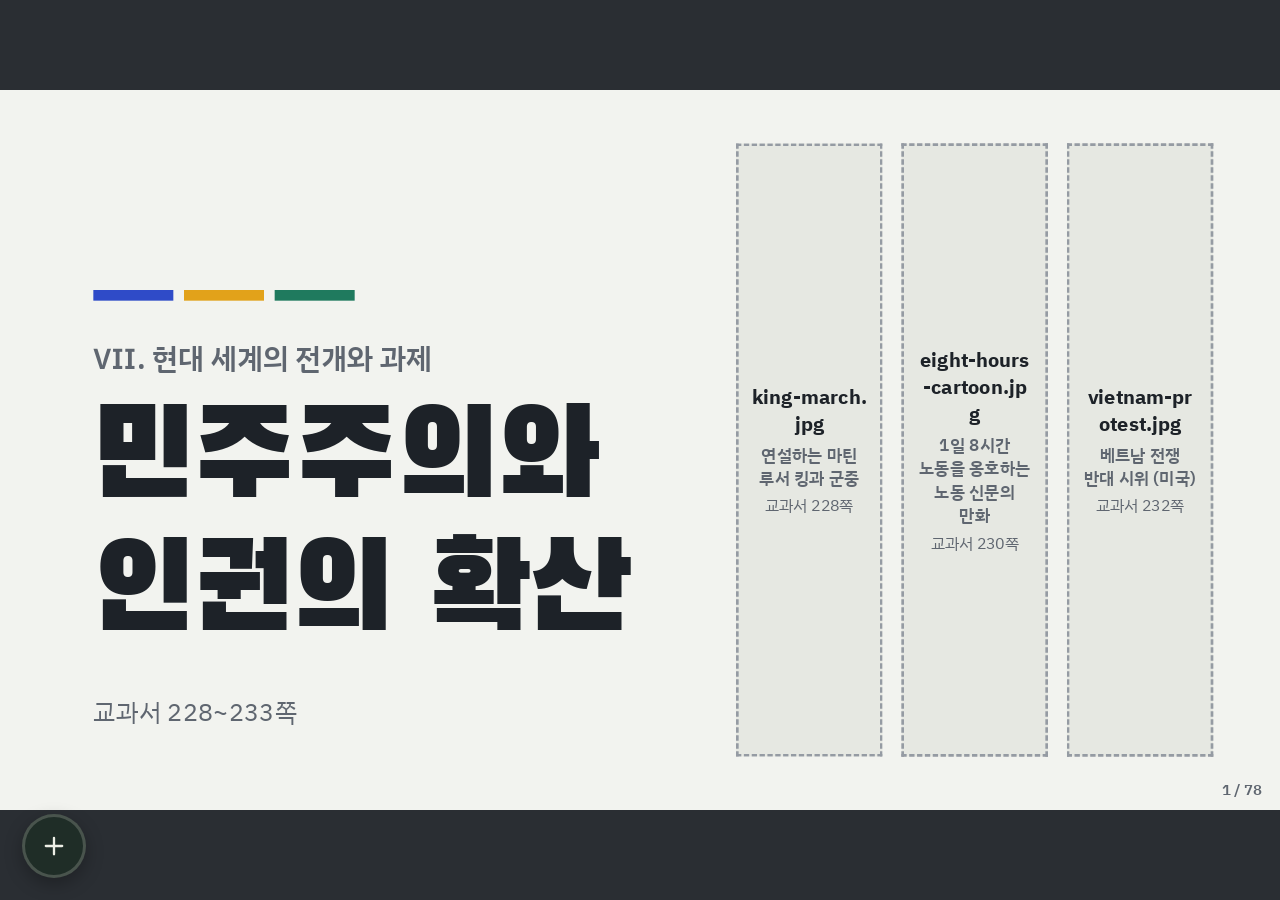
==== commit 9ed28e7d: "슬라이드 엔진(A안: 구석 단추와 부채꼴 메뉴)을 따로 만들고 78장 수업 파일에 넣음 - engine/: 디자인과 따로 있는 엔진 (se.css + src/*.js). tools" ====
--- a/democracy/index.html
+++ b/democracy/index.html
@@ -16,11 +16,335 @@
   ● 사진: images 폴더에 정해진 파일명으로 넣는다(images/README.txt 참고).
   ● 정리표(32·48·71·72번)와 패턴(74~77번)의 문구는 각각 한 곳에만 있다.
     "정리표 데이터", "패턴 데이터" 주석을 찾아 고친다.
-  ● 조작: → Space PageDown Enter 다음 / ← PageUp Backspace 이전 / Home End 처음·끝
-          숫자+Enter 그 장으로 / F 전체 화면 / S 선택 장 건너뛰기 / N 메모 / O 전체 목록
-          M 움직임 끄기·켜기 / E 편집 모드(글자를 눌러 고치고 Ctrl+S로 저장)
-  ● 단계: class="reveal" 이 붙은 요소는 그 장에서 다음 키를 한 번 더 눌러야 나타난다(답 등).
+  ● 조작: ? 키를 누르면 모든 단축키가 보인다. 왼쪽 아래 둥근 단추를 누르면 모든 도구가 펼쳐진다.
+          → 다음 / ← 이전 / 숫자+Enter 그 장으로 / F 전체 화면 / P 펜 / K 칠판 / T 타이머 / E 편집 모드
+  ● 엔진: 이동 · 필기 · 발표 도구 · 편집은 이 파일 안의 슬라이드 엔진(id 가 se-css 인 스타일, se-js 인 스크립트)이 맡는다.
+          엔진은 engine 폴더에 따로 있고, tools/engine/inject.py 로 이 파일에 넣는다. 그 두 칸은 손으로 고치지 않는다.
+  ● 단계: data-step 이 붙은 요소는 그 장에서 다음 키를 한 번 더 눌러야 나타난다(답 등).
+  ● 선택 장: data-hidden 이 붙은 장. S 키(또는 설정)로 건너뛸 수 있다.
 -->
+<style id="se-css">
+/* =====================================================================
+   슬라이드 엔진 · 모양
+   엔진이 만드는 것은 모두 se- 로 시작한다. 슬라이드 디자인은 덱 쪽 CSS 가 맡는다.
+   ===================================================================== */
+:root{
+  --se-chrome:#1F2D27; --se-chalk:#EDEFE6; --se-accent:#F1D35C; --se-line:rgba(237,239,230,.18); --se-sub:#B9C2BB;
+  --se-mark:#FFE45C; --se-pen:#E5484D;
+  --se-font:"IBM Plex Sans KR","Malgun Gothic","Apple SD Gothic Neo","Noto Sans KR",system-ui,sans-serif;
+}
+
+/* ---------- 덱이 따로 정하지 않았을 때의 기본 ---------- */
+:where(#deck)>:where(.slide){position:absolute;inset:0;visibility:hidden;overflow:hidden}
+:where(#deck)>:where(.slide.active){visibility:visible;z-index:2}
+:where(#deck)>:where(.slide.leaving){visibility:visible;z-index:1}
+
+/* ---------- 단계 · 강조 · 퇴장 ---------- */
+body:not(.se-editing) .slide [data-step]:not(.se-on){visibility:hidden}
+.se-gone{opacity:0 !important}
+.se-struck{opacity:.6}
+.se-glow{filter:drop-shadow(0 0 14px rgba(255,214,0,.85))}
+.se-markin{background-image:linear-gradient(var(--se-mark),var(--se-mark));background-repeat:no-repeat;background-size:100% 100%;-webkit-box-decoration-break:clone;box-decoration-break:clone;padding:0 .08em}
+.se-underline,.se-circle,.se-strike{position:absolute;overflow:visible;pointer-events:none;z-index:3}
+.se-underline{left:-2%;width:104%;bottom:-.22em;height:.32em}
+.se-strike{left:-2%;width:104%;top:calc(50% - .16em);height:.32em}
+.se-circle{left:-9%;top:-18%;width:118%;height:136%}
+.se-underline path,.se-circle path,.se-strike path{fill:none;stroke:var(--se-pen);stroke-width:7;stroke-linecap:round;stroke-dasharray:1;stroke-dashoffset:1}
+.se-spot{position:absolute;z-index:40;border-radius:28px;box-shadow:0 0 0 4000px rgba(10,12,16,.64);pointer-events:none}
+.se-u{display:inline-block}
+.se-wd{display:inline-block;white-space:nowrap}
+.se-caret{display:inline-block;width:.07em;height:1em;margin-left:.05em;vertical-align:-.12em;background:currentColor}
+
+/* ---------- 상호작용 ---------- */
+.se-flip{position:relative;cursor:pointer;perspective:1800px}
+.se-flip>*{backface-visibility:hidden;-webkit-backface-visibility:hidden;transition:transform .7s cubic-bezier(.3,1.2,.5,1)}
+.se-flip>:nth-child(2){position:absolute;inset:0;transform:rotateY(180deg)}
+.se-flip.se-flipped>:nth-child(1){transform:rotateY(-180deg)}
+.se-flip.se-flipped>:nth-child(2){transform:rotateY(0deg)}
+#stage:not(.motion) .se-flip>*{transition:none}
+.se-coverable{position:relative}
+.se-lid{position:absolute;inset:-6px;z-index:5;display:flex;align-items:center;justify-content:center;border-radius:inherit;background:repeating-linear-gradient(-45deg,#2A3A33 0 18px,#24332D 18px 36px);color:#EDEFE6;font:600 40px/1.2 var(--se-font);cursor:pointer;clip-path:inset(0 0 0 0);transition:clip-path .65s cubic-bezier(.7,0,.2,1)}
+.se-open>.se-lid{clip-path:inset(0 0 0 100%);pointer-events:none}
+#stage:not(.motion) .se-lid{transition:none}
+body.se-editing .se-lid{opacity:.35;pointer-events:none}
+.se-quiz>*{cursor:pointer;transition:background-color .25s,box-shadow .25s,opacity .25s}
+.se-quiz>.se-right{background-color:rgba(34,160,107,.2) !important;box-shadow:inset 0 0 0 6px #22A06B !important}
+.se-quiz>.se-wrong{background-color:rgba(229,72,77,.14) !important;box-shadow:inset 0 0 0 6px #E5484D !important;opacity:.7}
+body.se-editing .se-quiz>[data-correct]{box-shadow:inset 0 0 0 4px rgba(34,160,107,.7)}
+.se-enl{cursor:zoom-in}
+.se-hot{cursor:pointer}
+.se-pop{position:absolute;z-index:45;max-width:640px;padding:22px 28px;border-radius:18px;background:#1F2D27;color:#EDEFE6;font:500 34px/1.45 var(--se-font);box-shadow:0 20px 50px rgba(0,0,0,.35);transform:translate(-50%,0);pointer-events:auto}
+.se-pop.up{transform:translate(-50%,-100%)}
+
+/* 엔진으로 넣은 요소 */
+.slide .se-obj{position:absolute;box-sizing:border-box;margin:0}
+.se-text{min-height:1.3em;font-size:56px;font-weight:600;line-height:1.35;word-break:keep-all;overflow-wrap:break-word}
+.se-text.se-title{font-size:96px;font-weight:700;line-height:1.2}
+.se-shape{display:flex;align-items:center;justify-content:center;padding:20px;color:#fff;font-size:48px;font-weight:700;line-height:1.3;text-align:center}
+.se-shape[data-shape="round"]{border-radius:40px}
+.se-shape[data-shape="ellipse"]{border-radius:50%}
+.se-shape[data-shape="triangle"]{clip-path:polygon(50% 0,100% 100%,0 100%);padding-top:30%}
+.se-shape[data-shape="arrow"]{clip-path:polygon(0 30%,64% 30%,64% 0,100% 50%,64% 100%,64% 70%,0 70%)}
+.se-shape[data-shape="line"]{padding:0;border-radius:6px}
+.se-image img{display:block;width:100%;height:100%;object-fit:contain}
+.se-hotspot{width:56px;height:56px;padding:0;border:0;border-radius:50%;background:#E5484D;box-shadow:0 0 0 8px rgba(229,72,77,.3);cursor:pointer}
+#stage.motion .slide.active .se-hotspot{animation:seHot 1.8s ease-out infinite}
+@keyframes seHot{0%{box-shadow:0 0 0 0 rgba(229,72,77,.65)}100%{box-shadow:0 0 0 28px rgba(229,72,77,0)}}
+
+/* ---------- 배경 움직임 ---------- */
+.se-bg{position:absolute;inset:0;z-index:-1;overflow:hidden;pointer-events:none;--se-bg-c:var(--c,#2F4BC8)}
+.se-bg i{position:absolute;left:var(--x);top:var(--y);display:block}
+.se-bg-drift i{width:52%;height:66%;border-radius:50%;background:radial-gradient(closest-side,color-mix(in srgb,var(--se-bg-c) 24%,transparent),transparent);translate:-50% -50%}
+.se-bg-particles i{width:calc(16px * var(--s));height:calc(16px * var(--s));border-radius:50%;background:var(--se-bg-c);opacity:.16}
+.se-bg-gradient{background:linear-gradient(120deg,color-mix(in srgb,var(--se-bg-c) 16%,transparent),transparent 45%,color-mix(in srgb,var(--se-bg-c) 12%,transparent) 70%,transparent);background-size:300% 300%}
+#stage.motion:not(.se-calm) .slide.active .se-bg-drift i{animation:seDrift 16s ease-in-out infinite alternate;animation-delay:calc(var(--d) * -2)}
+#stage.motion:not(.se-calm) .slide.active .se-bg-particles i{animation:seFloat 10s linear infinite;animation-delay:calc(var(--d) * -1.6)}
+#stage.motion:not(.se-calm) .slide.active .se-bg-gradient{animation:seGrad 18s ease-in-out infinite alternate}
+@keyframes seDrift{from{translate:-62% -40%}to{translate:-30% -64%}}
+@keyframes seFloat{0%{translate:0 60px;opacity:0}20%{opacity:.22}100%{translate:30px -320px;opacity:0}}
+@keyframes seGrad{from{background-position:0% 40%}to{background-position:100% 60%}}
+
+/* ---------- 무대 위 엔진 층 ---------- */
+.se-num{position:absolute;right:28px;bottom:16px;z-index:58;display:flex;align-items:center;gap:14px;font:600 22px/1.3 var(--se-font);color:var(--se-num-color,#5F6670);font-variant-numeric:tabular-nums;pointer-events:none}
+.se-digits{padding:0 12px;background:#1D2228;color:#fff;font-style:normal}
+.se-stepflag{padding:0 10px;background:var(--se-mark);color:#1D2228;font-weight:700}
+.se-progress{position:absolute;left:0;right:0;bottom:0;z-index:57;height:6px;background:rgba(0,0,0,.06);pointer-events:none}
+.se-progress i{display:block;height:100%;background:var(--se-progress-c,#2F4BC8);transition:width .4s}
+body.se-full .se-progress{display:none}
+.se-ink,.se-fx{position:absolute;left:0;top:0;width:1920px;height:1080px;pointer-events:none}
+.se-ink{z-index:60}
+.se-ink-hl{mix-blend-mode:multiply}
+.se-fx{z-index:75}
+.se-board{position:absolute;inset:0;z-index:59;background:radial-gradient(ellipse at 30% 20%,#2D4239,#1E2D27 72%);box-shadow:inset 0 0 0 18px #6B4E33,inset 0 0 0 24px #4A3522}
+.se-board[hidden]{display:none}
+.se-ink-hit{position:absolute;inset:0;z-index:66;touch-action:none;cursor:crosshair}
+.se-ink-hit[hidden]{display:none}
+.se-ink-hit[data-tool="laser"]{cursor:none}
+.se-ink-hit[data-tool="eraser"]{cursor:cell}
+body.se-editing .se-ink,body.se-editing .se-ink-hit{display:none}
+
+/* 테마: 어둡게 (사진은 원래 색) */
+html[data-se-theme="dark"] #stage>:not([data-se-rt]){filter:invert(1) hue-rotate(180deg)}
+html[data-se-theme="dark"] #stage>:not([data-se-rt]) :is(img,video){filter:invert(1) hue-rotate(180deg)}
+
+/* ---------- 화면 도구 ---------- */
+#se-ui{position:fixed;inset:0;z-index:1000;pointer-events:none;color:var(--se-chalk);font:500 15px/1.4 var(--se-font);-webkit-font-smoothing:antialiased;user-select:none;-webkit-user-select:none}
+#se-ui>*{pointer-events:auto}
+#se-ui .se-fan,#se-ui .se-sel,#se-ui .se-guides,#se-ui .se-toasts{pointer-events:none}
+#se-ui [hidden]{display:none !important}
+:where(#se-ui button){font:inherit;color:inherit}
+#se-ui :focus-visible{outline:3px solid var(--se-accent);outline-offset:2px}
+.se-ic{display:block;flex:none;width:22px;height:22px;fill:none;stroke:currentColor;stroke-width:2;stroke-linecap:round;stroke-linejoin:round}
+
+.se-puck{position:fixed;z-index:5;display:grid;place-items:center;width:64px;height:64px;padding:0;border:3px solid rgba(237,239,230,.2);border-radius:50%;background:var(--se-chrome);color:var(--se-chalk);box-shadow:0 6px 18px rgba(0,0,0,.28);cursor:pointer;touch-action:none;transition:opacity .35s,background-color .2s,color .2s,box-shadow .2s}
+.se-puck .se-ic{width:28px;height:28px;transition:transform .3s}
+.se-puck.dragging{transition:none;opacity:1}
+body:not(.se-awake) #se-ui:not(.se-fan-open) .se-puck:not(:hover):not(.se-pen){opacity:.5}
+.se-fan-open .se-puck{background:var(--se-accent);color:var(--se-chrome);opacity:1}
+.se-fan-open .se-puck .se-ic{transform:rotate(45deg)}
+.se-puck.se-pen{background:var(--puck-c);color:var(--puck-fg,#fff)}
+body.se-editing .se-puck{box-shadow:0 0 0 5px var(--se-accent),0 6px 18px rgba(0,0,0,.28)}
+body.se-full:not(.se-peek) #se-ui:not(.se-fan-open) .se-puck,body.se-full:not(.se-peek) .se-cap{opacity:0;pointer-events:none}
+body.se-idle,body.se-idle *{cursor:none !important}
+
+.se-fan-i{position:fixed;display:grid;place-items:center;width:56px;height:56px;padding:0;border:0;border-radius:50%;background:var(--se-chrome);color:var(--se-chalk);box-shadow:0 6px 16px rgba(0,0,0,.25);cursor:pointer;pointer-events:auto;opacity:0;transform:translate(0,0) scale(.3);transition:transform .38s cubic-bezier(.34,1.56,.64,1),opacity .2s,background-color .15s;transition-delay:calc(var(--i) * 22ms)}
+.se-fan.on .se-fan-i{opacity:1;transform:translate(var(--tx),var(--ty)) scale(1)}
+.se-fan-i:hover,.se-fan-i:focus-visible{background:var(--se-accent);color:var(--se-chrome);outline:none}
+.se-fan-i.on{box-shadow:0 0 0 3px var(--se-accent),0 6px 16px rgba(0,0,0,.25)}
+.se-fan-i.back{background:#34463D}
+.se-fan-l{position:absolute;left:50%;top:50%;padding:5px 9px;border-radius:8px;background:rgba(31,45,39,.94);color:var(--se-chalk);font-size:14px;font-weight:600;white-space:nowrap;pointer-events:none;transform:translate(calc(-50% + var(--lx)),calc(-50% + var(--ly)))}
+
+.se-cap{position:fixed;z-index:4;display:flex;flex-wrap:wrap;align-items:center;gap:3px;max-width:calc(100vw - 130px);padding:6px 10px;border-radius:32px;background:var(--se-chrome);box-shadow:0 6px 18px rgba(0,0,0,.28)}
+.se-t{display:grid;place-items:center;width:40px;height:40px;padding:0;border:0;border-radius:50%;background:none;color:var(--se-chalk);cursor:pointer}
+.se-t:hover{background:rgba(237,239,230,.12)}
+.se-t.on{background:var(--se-chalk);color:var(--se-chrome)}
+.se-mode{height:30px;padding:0 10px;border:1px solid rgba(237,239,230,.35);border-radius:999px;background:none;font-size:13px !important;cursor:pointer}
+.se-div{display:block;width:1px;height:26px;margin:0 4px;background:var(--se-line)}
+.se-dot{width:26px;height:26px;margin:0 2px;padding:0;border:0;border-radius:50%;background:var(--c);box-shadow:inset 0 0 0 1px rgba(255,255,255,.35);cursor:pointer}
+.se-dot.on{box-shadow:0 0 0 3px var(--se-chrome),0 0 0 5px var(--se-chalk)}
+.se-sz{display:grid;place-items:center;width:34px;height:40px;padding:0;border:0;border-radius:8px;background:none;cursor:pointer}
+.se-sz i{display:block;width:var(--w);height:var(--w);border-radius:50%;background:var(--se-chalk);opacity:.45}
+.se-sz.on i{opacity:1;box-shadow:0 0 0 3px rgba(241,211,92,.65)}
+
+.se-boardbar{position:fixed;left:50%;top:16px;z-index:4;display:flex;align-items:center;gap:4px;padding:6px 8px 6px 18px;border-radius:999px;background:var(--se-chrome);box-shadow:0 6px 18px rgba(0,0,0,.3);transform:translateX(-50%)}
+.se-boardbar b{margin-right:6px;font-variant-numeric:tabular-nums}
+.se-boardbar button{display:inline-flex;align-items:center;gap:6px;height:38px;padding:0 12px;border:0;border-radius:999px;background:none;font-weight:600;cursor:pointer}
+.se-boardbar button:hover{background:rgba(237,239,230,.12)}
+.se-boardbar .se-ic{width:18px;height:18px}
+
+.se-card{position:fixed;z-index:8;display:flex;flex-direction:column;min-width:290px;max-width:min(440px,calc(100vw - 40px));max-height:calc(100vh - 40px);border:1px solid var(--se-line);border-radius:18px;background:var(--se-chrome);color:var(--se-chalk);box-shadow:0 18px 50px rgba(0,0,0,.38)}
+.se-card-h{display:flex;align-items:center;gap:8px;padding:10px 10px 6px 18px;cursor:move;touch-action:none}
+.se-card-h b{flex:1;font-size:16px}
+.se-x{display:grid;place-items:center;width:36px;height:36px;padding:0;border:0;border-radius:50%;background:none;cursor:pointer}
+.se-x:hover{background:rgba(237,239,230,.12)}
+.se-card-b{padding:4px 18px 18px;overflow:auto;user-select:text;-webkit-user-select:text}
+.se-card-tall{max-height:min(640px,calc(100vh - 40px))}
+.se-card-wide{max-width:min(1000px,calc(100vw - 40px))}
+.se-btn{display:inline-flex;align-items:center;justify-content:center;gap:6px;height:40px;padding:0 14px;border:1px solid var(--se-line);border-radius:999px;background:rgba(237,239,230,.06);font-weight:600;white-space:nowrap;cursor:pointer}
+.se-btn:hover{background:rgba(237,239,230,.14)}
+.se-btn:disabled{opacity:.5;cursor:default}
+.se-btn .se-ic{width:18px;height:18px}
+.se-primary{border-color:var(--se-accent);background:var(--se-accent);color:var(--se-chrome) !important}
+.se-primary:hover{background:#F6DE7E}
+.se-sm{height:34px;padding:0 12px;font-size:14px !important}
+.se-row{display:flex;align-items:center;gap:8px}
+.se-wrap{flex-wrap:wrap}
+.se-gap{margin-top:14px}
+.se-end{justify-content:flex-end}
+.se-col{display:flex;flex-direction:column;align-items:stretch;gap:6px}
+.se-col .se-btn{justify-content:flex-start}
+.se-input{width:100%;min-width:0;height:40px;padding:0 12px;border:1px solid var(--se-line);border-radius:10px;background:rgba(0,0,0,.25);color:var(--se-chalk);font:inherit}
+textarea.se-input{height:auto;padding:10px 12px;resize:vertical}
+.se-lab{margin:14px 0 6px;color:var(--se-sub);font-size:13px;font-weight:700;letter-spacing:.04em}
+.se-hint{margin:6px 0 0;color:var(--se-sub);font-size:13px;font-weight:400;letter-spacing:0}
+.se-seg{display:flex;flex-wrap:wrap;gap:4px;padding:4px;border-radius:12px;background:rgba(0,0,0,.25)}
+.se-seg button{flex:1 1 auto;height:34px;padding:0 10px;border:0;border-radius:9px;background:none;font-weight:600;white-space:nowrap;cursor:pointer}
+.se-seg button[aria-pressed="true"]{background:var(--se-chalk);color:var(--se-chrome)}
+.se-chips{display:flex;flex-wrap:wrap;gap:6px}
+.se-chips button{height:32px;padding:0 12px;border:1px solid var(--se-line);border-radius:999px;background:none;font-size:14px !important;font-weight:600;cursor:pointer}
+.se-chips button[aria-pressed="true"]{border-color:var(--se-accent);background:var(--se-accent);color:var(--se-chrome)}
+.se-chips button:disabled{opacity:.4;cursor:not-allowed}
+.se-check{display:flex;align-items:center;gap:8px;margin-top:8px;font-size:14px;cursor:pointer}
+.se-check.off{opacity:.45;pointer-events:none}
+.se-big{margin:10px 0;font:700 72px/1.1 var(--se-font);font-variant-numeric:tabular-nums;text-align:center;letter-spacing:.02em}
+.se-card-timer .se-big{font-size:88px}
+.se-ended .se-big{color:#FF8A8A}
+.se-tabs{margin-bottom:6px}
+.se-pk-out{min-height:1.2em;font-size:80px;word-break:keep-all}
+.se-pk-out.se-win{color:var(--se-accent)}
+.se-pk-hist{min-height:1em;margin:0;color:var(--se-sub);font-size:13px}
+.se-pk-num input{text-align:center}
+.se-keypad{display:grid;grid-template-columns:repeat(3,1fr);gap:6px;margin-top:10px}
+.se-key{height:48px;border:1px solid var(--se-line);border-radius:12px;background:rgba(237,239,230,.06);font-size:20px !important;font-weight:700;cursor:pointer}
+.se-toc{display:flex;flex-direction:column;gap:2px;min-width:300px}
+.se-toc-sec{margin:12px 0 4px;color:var(--se-accent);font-size:13px;font-weight:700;letter-spacing:.06em}
+.se-toc-i{display:flex;align-items:baseline;gap:10px;padding:7px 10px;border:0;border-radius:8px;background:none;font-size:15px;text-align:left;cursor:pointer}
+.se-toc-i:hover{background:rgba(237,239,230,.1)}
+.se-toc-i.cur{background:rgba(241,211,92,.18)}
+.se-toc-i.hid{opacity:.5}
+.se-toc-i .n{min-width:2.2em;color:var(--se-sub);font-variant-numeric:tabular-nums;text-align:right}
+.se-help{display:grid;grid-template-columns:repeat(auto-fit,minmax(280px,1fr));gap:4px 28px}
+.se-help h4{margin:12px 0 6px;color:var(--se-accent);font-size:14px}
+.se-help dl{margin:0}
+.se-help dl div{display:grid;grid-template-columns:minmax(120px,auto) 1fr;gap:12px;padding:5px 0;border-top:1px solid var(--se-line);font-size:14px}
+.se-help dt{font-weight:700}
+.se-help dd{margin:0;color:#D5DAD4}
+.se-ok{display:flex;align-items:center;gap:8px;color:#7EE2A8;font-weight:700}
+.se-chk{display:flex;gap:10px;align-items:baseline;padding:7px 10px;border:0;border-radius:8px;background:rgba(237,239,230,.06);font-size:14px;text-align:left;cursor:pointer}
+.se-chk:hover{background:rgba(237,239,230,.14)}
+.se-chk b{min-width:2em;color:var(--se-accent)}
+.se-chk span{overflow:hidden;white-space:nowrap;text-overflow:ellipsis}
+
+.se-grid{position:fixed;inset:0;z-index:20;display:flex;flex-direction:column;background:#18211D}
+.se-grid header{display:flex;align-items:center;gap:16px;padding:14px 22px}
+.se-grid header span{flex:1;color:var(--se-sub)}
+.se-grid-in{flex:1;display:grid;grid-template-columns:repeat(auto-fill,minmax(216px,1fr));align-content:start;gap:16px;padding:6px 22px 30px;overflow:auto;justify-items:center}
+.se-grid-i,.se-film-i{position:relative;padding:0;border:0;background:#000;cursor:pointer;overflow:hidden;outline:3px solid transparent;outline-offset:3px}
+.se-grid-i{width:216px;height:121.5px;border-radius:6px}
+.se-grid-i.cur,.se-film-i.cur{outline-color:var(--se-accent)}
+.se-grid-i:hover{outline-color:#fff}
+.se-grid-i.hid .se-thumb,.se-film-i.hid .se-thumb{opacity:.38}
+.se-grid-i .n,.se-film-i .n{position:absolute;left:0;top:0;z-index:2;padding:1px 7px;border-bottom-right-radius:6px;background:rgba(31,45,39,.92);color:#fff;font-size:13px;font-weight:700}
+.se-thumb{position:relative;overflow:hidden;pointer-events:none}
+.se-thumb>.slide,.se-pv-in>.slide{position:absolute;left:0;top:0;right:auto;bottom:auto;width:1920px;height:1080px;visibility:visible !important;transform-origin:0 0}
+.se-thumb *,.se-thumb *::before,.se-thumb *::after,.se-pv-in *,.se-pv-in *::before,.se-pv-in *::after{animation:none !important;transition:none !important}
+.se-thumb [data-step]{visibility:inherit !important}
+.se-thumb .se-lid{display:none}
+
+.se-notes{position:fixed;left:0;right:0;bottom:0;z-index:3;max-height:40vh;overflow:auto;padding:18px max(28px,6vw) 26px;border-top:1px solid var(--se-line);background:rgba(22,30,26,.97);color:#F2F3EF;user-select:text;-webkit-user-select:text}
+body.se-editing .se-notes{bottom:118px;max-height:32vh}
+.se-notes-h{margin:0 0 6px;color:#AEB4BC;font-size:14px;font-weight:600}
+.se-notes-b{font-size:clamp(18px,1.8vw,28px);line-height:1.55}
+.se-notes-b[contenteditable]{min-height:2em;outline:2px dashed rgba(241,211,92,.5);outline-offset:6px}
+.se-notes-b .none{color:#8C939B}
+
+.se-toasts{position:fixed;left:50%;bottom:28px;z-index:30;display:flex;flex-direction:column;align-items:center;gap:8px;transform:translateX(-50%)}
+body.se-editing .se-toasts{bottom:140px}
+.se-toast{max-width:80vw;padding:10px 18px;border-radius:999px;background:var(--se-chrome);color:var(--se-chalk);font-weight:600;text-align:center;box-shadow:0 8px 24px rgba(0,0,0,.3);opacity:0;transform:translateY(8px);transition:opacity .25s,transform .25s}
+.se-toast.on{opacity:1;transform:none}
+.se-modal-back{position:fixed;inset:0;z-index:40;display:grid;place-items:center;background:rgba(0,0,0,.45)}
+.se-dialog{width:min(440px,calc(100vw - 40px));padding:22px;border-radius:18px;background:var(--se-chrome);box-shadow:0 24px 60px rgba(0,0,0,.45)}
+.se-dialog p{margin:0 0 18px;font-size:17px;line-height:1.5}
+.se-cover{position:fixed;inset:0;z-index:50;background:#000;cursor:none}
+.se-cover[data-c="white"]{background:#fff}
+.se-tchip{position:fixed;right:22px;top:22px;z-index:4;height:44px;padding:0 16px;border:0;border-radius:999px;background:var(--se-chrome);color:var(--se-chalk);font:700 22px/1 var(--se-font) !important;font-variant-numeric:tabular-nums;box-shadow:0 6px 18px rgba(0,0,0,.28);cursor:pointer}
+#se-ui[data-corner="tr"] .se-tchip{right:auto;left:22px}
+.se-tchip.se-ended{background:#B42318;color:#fff}
+.se-enlarge{position:fixed;inset:0;z-index:45;background:rgba(10,12,14,.88);cursor:zoom-out}
+.se-enlarge-in{position:absolute;left:50%;top:50%;transform-origin:center}
+
+/* ---------- 편집 모드 ---------- */
+.se-sel{position:fixed;inset:0;z-index:2}
+.se-box{position:fixed;border:2px solid var(--se-accent);box-shadow:0 0 0 1px rgba(0,0,0,.35);cursor:move;pointer-events:auto}
+.se-box:not(.one){border-style:dashed}
+.se-box.texting{border-style:dashed;pointer-events:none}
+.se-h{position:absolute;width:14px;height:14px;border:2px solid #1F2D27;border-radius:3px;background:#fff;pointer-events:auto}
+.se-h-nw{left:-8px;top:-8px;cursor:nwse-resize}.se-h-n{left:calc(50% - 7px);top:-8px;cursor:ns-resize}.se-h-ne{right:-8px;top:-8px;cursor:nesw-resize}.se-h-e{right:-8px;top:calc(50% - 7px);cursor:ew-resize}
+.se-h-se{right:-8px;bottom:-8px;cursor:nwse-resize}.se-h-s{left:calc(50% - 7px);bottom:-8px;cursor:ns-resize}.se-h-sw{left:-8px;bottom:-8px;cursor:nesw-resize}.se-h-w{left:-8px;top:calc(50% - 7px);cursor:ew-resize}
+.se-h-rot{left:calc(50% - 8px);top:-42px;width:16px;height:16px;border-color:var(--se-accent);border-radius:50%;background:var(--se-accent);cursor:grab}
+.se-h-rot::after{content:"";position:absolute;left:5px;top:14px;width:2px;height:22px;background:var(--se-accent)}
+@media (pointer:coarse){.se-h{width:24px;height:24px}.se-h-nw,.se-h-ne,.se-h-se,.se-h-sw{margin:-5px}}
+.se-guides i{position:fixed;z-index:3;background:#FF3D7F}
+.se-guides .v{width:1px}.se-guides .h{height:1px}
+.se-pill{position:fixed;z-index:6;display:flex;align-items:center;gap:2px;padding:5px 6px;border-radius:999px;background:var(--se-chrome);box-shadow:0 8px 22px rgba(0,0,0,.32)}
+.se-pill button{display:grid;place-items:center;width:38px;height:38px;padding:0;border:0;border-radius:50%;background:none;cursor:pointer}
+.se-pill button:hover{background:rgba(237,239,230,.12)}
+.se-pill .se-wide{display:flex;gap:6px;width:auto;padding:0 12px;border-radius:999px;background:rgba(241,211,92,.16);color:var(--se-accent);font-size:14px !important;font-weight:700}
+.se-pill .se-ic{width:20px;height:20px}
+.se-pill-note{padding:0 12px;font-size:14px}
+.se-popover{position:fixed;z-index:7;width:min(380px,calc(100vw - 16px));max-height:min(72vh,600px);overflow:auto;padding:4px 16px 16px;border:1px solid var(--se-line);border-radius:16px;background:var(--se-chrome);box-shadow:0 18px 50px rgba(0,0,0,.4)}
+.se-popover[data-kind="motion"]{width:min(480px,calc(100vw - 16px))}
+.se-popover[data-kind="more"]{width:220px;padding-top:12px}
+.se-sw{display:flex;flex-wrap:wrap;align-items:center;gap:8px;margin-bottom:8px}
+.se-sw button{width:30px;height:30px;padding:0;border:0;border-radius:50%;background:var(--c);box-shadow:inset 0 0 0 1px rgba(255,255,255,.35);cursor:pointer}
+.se-sw .se-none{background:linear-gradient(45deg,transparent 44%,#E5484D 44% 56%,transparent 56%),#fff}
+.se-cpick{position:relative;width:30px;height:30px;overflow:hidden;border-radius:50%;background:conic-gradient(red,yellow,lime,cyan,blue,magenta,red);cursor:pointer}
+.se-cpick input{width:100%;height:100%;opacity:0;cursor:pointer}
+.se-range{width:100%;accent-color:var(--se-accent)}
+.se-film{position:fixed;left:0;right:0;bottom:0;z-index:5;display:flex;align-items:stretch;height:118px;border-top:1px solid var(--se-line);background:#16201B}
+.se-film-tools{display:grid;flex:none;grid-template-columns:auto auto 1fr;align-content:center;gap:6px;width:300px;padding:8px 12px 8px 104px}
+#se-ui[data-corner="br"] .se-film-tools,#se-ui[data-corner="tr"] .se-film-tools,#se-ui[data-corner="tl"] .se-film-tools{padding-left:12px;width:208px}
+.se-film-tools button{display:inline-flex;align-items:center;justify-content:center;gap:4px;height:38px;padding:0 10px;border:1px solid var(--se-line);border-radius:10px;background:none;font-weight:600;cursor:pointer}
+.se-film-tools button:hover{background:rgba(237,239,230,.12)}
+.se-film-tools .se-save{border-color:var(--se-accent);background:var(--se-accent);color:var(--se-chrome)}
+.se-film-tools .se-ic{width:18px;height:18px}
+.se-film-state{grid-column:1/-1;overflow:hidden;color:var(--se-sub);font-size:12px;white-space:nowrap;text-overflow:ellipsis}
+body.se-dirty .se-film-state{color:var(--se-accent)}
+.se-film-strip{position:relative;flex:1;display:flex;align-items:center;gap:12px;padding:0 16px;overflow-x:auto;overflow-y:hidden;scrollbar-width:thin}
+.se-film-i{flex:none;width:148px;height:83.25px;border-radius:5px;touch-action:pan-x}
+.se-film-i .h{position:absolute;right:4px;top:4px;z-index:2;display:grid;place-items:center;width:24px;height:24px;border-radius:50%;background:rgba(31,45,39,.92)}
+.se-film-i .h .se-ic{width:15px;height:15px}
+.se-film-i.drag{opacity:.4}
+.se-film-add{display:grid;flex:none;place-items:center;width:83px;height:83px;border:2px dashed rgba(237,239,230,.35);border-radius:8px;background:none;cursor:pointer}
+.se-film-mark{position:absolute;top:14px;bottom:14px;width:4px;border-radius:2px;background:var(--se-accent)}
+body.se-editing #stage{box-shadow:0 0 0 1px rgba(255,255,255,.08),0 10px 40px rgba(0,0,0,.45)}
+body.se-editing .slide [contenteditable="true"]{outline:none;cursor:text;user-select:text;-webkit-user-select:text}
+body.se-editing .se-text:empty::before{content:"글을 적어 주세요";opacity:.4}
+body.se-editing .slide.active{cursor:default}
+body.se-dropping #stage{outline:6px dashed var(--se-accent);outline-offset:-6px}
+body.se-editing .se-num .se-stepflag{display:none}
+
+/* ---------- 발표자 보기 (새 창) ---------- */
+body.se-pv{display:flex;flex-direction:column;height:100vh;margin:0;overflow:hidden;background:#141B18;color:#EDEFE6;font:500 16px/1.4 var(--se-font)}
+.se-pv-h{display:flex;flex-wrap:wrap;align-items:center;gap:12px;padding:10px 16px;background:#1F2D27}
+.se-pv-h button{height:38px;padding:0 14px;border:1px solid rgba(237,239,230,.25);border-radius:999px;background:none;color:inherit;font:inherit;font-weight:700;cursor:pointer}
+.se-pv-sp{flex:1}
+.se-pv-lab{color:#B9C2BB;font-size:13px}
+.se-pv-el,.se-pv-tm,.se-pv-clock{font-size:22px;font-variant-numeric:tabular-nums}
+.se-pv-step{color:#F1D35C;font-weight:700}
+.se-pv-m{flex:1;display:grid;grid-template-columns:minmax(0,1.7fr) minmax(0,1fr);gap:16px;min-height:0;padding:16px}
+.se-pv-side{display:flex;flex-direction:column;min-height:0}
+.se-pv-cap{margin:0 0 6px;color:#B9C2BB;font-size:13px;font-weight:700}
+.se-pv-frame{position:relative;flex:none;width:100%;overflow:hidden;border-radius:8px;background:#000}
+.se-pv-in{position:absolute;left:0;top:0;width:1920px;height:1080px;transform-origin:0 0}
+.se-pv-notes{flex:1;margin-top:6px;padding:14px 16px;overflow:auto;border-radius:10px;background:#1F2D27;font-size:22px;line-height:1.55}
+.se-pv-notes .none{color:#8C939B}
+.se-pv-end{margin:0;padding:40px;color:#B9C2BB;text-align:center}
+
+@media (prefers-reduced-motion:reduce){
+  #se-ui *,.se-lid,.se-flip>*,.se-progress i{transition:none !important}
+}
+</style>
 <style>
 /* ---------- 글꼴 (fonts 폴더) ---------- */
 @font-face{font-family:"Black Han Sans";src:url("fonts/BlackHanSans-Regular.woff2") format("woff2");font-weight:100 900;font-style:normal;font-display:block}
@@ -87,16 +411,12 @@
 #progress [data-p="s2"].on{color:var(--ink)}
 #stage.no-progress #progress{display:none}
 
-#footer{position:absolute;right:28px;bottom:16px;z-index:11;display:flex;gap:16px;align-items:center;font-size:22px;font-weight:600;line-height:1.3;color:var(--muted);pointer-events:none}
-#stage.on-dark #footer{color:rgba(255,255,255,.78)}
-#stage.on-light-color #footer{color:rgba(29,34,40,.7)}
-#skipflag,#motionflag{display:none;border:2px solid currentColor;padding:0 10px}
-#stage.skip #skipflag{display:inline-block}
-#stage.still #motionflag{display:inline-block}
-#digits{background:var(--ink);color:#fff;padding:0 12px}
-#digits:empty{display:none}
-
-.board-icon{position:absolute;left:30px;bottom:20px;width:28px;height:28px;color:var(--muted);z-index:3}
+#stage{--se-num-color:var(--muted)}
+#stage.on-dark{--se-num-color:rgba(255,255,255,.78)}
+#stage.on-light-color{--se-num-color:rgba(29,34,40,.7)}
+
+/* 왼쪽 아래 구석은 엔진의 도구 단추 자리라서 조금 오른쪽에 둔다 */
+.board-icon{position:absolute;left:150px;bottom:20px;width:28px;height:28px;color:var(--muted);z-index:3}
 .board-icon svg{display:block;width:28px;height:28px}
 .slide[data-layout="placard"] .board-icon{color:rgba(255,255,255,.78)}
 .slide[data-layout="placard"][data-part="s2"] .board-icon{color:rgba(29,34,40,.7)}
@@ -106,26 +426,6 @@
 #sweep span{font-family:var(--display);font-weight:700;font-size:300px;line-height:1;transform:skewX(12deg)}
 #sweep.go{display:flex;animation:sweepRun 1s var(--io) both}
 @keyframes sweepRun{0%{translate:-110% 0}42%,56%{translate:0 0}100%{translate:110% 0}}
-
-/* ---------- 교사 메모 (N) ---------- */
-#notes-panel{position:absolute;left:0;right:0;bottom:0;z-index:20;display:none;max-height:460px;overflow:auto;background:rgba(22,26,31,.96);color:#F2F3EF;padding:24px 64px 36px;user-select:text;-webkit-user-select:text;touch-action:pan-y}
-#stage.show-notes #notes-panel{display:block}
-#notes-head{font-size:24px;font-weight:600;color:#AEB4BC;margin-bottom:8px}
-#notes-body{font-size:32px;font-weight:400;line-height:1.55}
-#notes-body .none{color:#8C939B}
-
-/* ---------- 전체 목록 (O) ---------- */
-#overview{position:absolute;inset:0;z-index:30;display:none;overflow:auto;background:#202429;padding:26px 40px 40px;touch-action:pan-y}
-#stage.show-overview #overview{display:block}
-.ov-head{color:#D5D9DE;font-size:24px;font-weight:600;margin-bottom:18px}
-.ov-grid{display:grid;grid-template-columns:repeat(10,171.4px);gap:14px}
-.ov-item{position:relative;display:block;width:171.4px;height:96.4px;padding:0;border:0;margin:0;background:#000;cursor:pointer;outline:4px solid transparent;outline-offset:2px;font:inherit}
-.ov-frame{position:absolute;inset:0;overflow:hidden}
-.ov-frame>.slide{right:auto;bottom:auto;width:1920px;height:1080px;transform:scale(.0892708);transform-origin:0 0;visibility:visible;pointer-events:none}
-.ov-item.opt{opacity:.35}
-.ov-item.cur{outline-color:var(--mark)}
-.ov-item:hover,.ov-item:focus-visible{outline-color:#fff}
-.ov-num{position:absolute;left:0;top:0;background:rgba(29,34,40,.88);color:#fff;font-size:18px;font-weight:700;line-height:1.4;padding:0 7px}
 
 /* ---------- 사진 틀과 자리표시 ---------- */
 figure.ph{position:relative;overflow:hidden;background:#DADDD6}
@@ -292,7 +592,7 @@
 .bs.accent{color:var(--c)}
 .bs.huge{font-size:156px}
 .bs-note{margin-top:64px;font-size:46px}
-.bs .w{display:inline-block}
+.bs .se-u{display:inline-block}
 
 /* points · 짧은 줄 */
 .slide[data-layout="points"]:not(.with-side){display:flex;flex-direction:column;justify-content:center;padding:56px 160px 40px}
@@ -365,11 +665,6 @@
 .ct-item.no::before{background-color:var(--cal-red);background-image:url("data:image/svg+xml,%3Csvg xmlns='http://www.w3.org/2000/svg' viewBox='0 0 40 40'%3E%3Cpath d='M11 11l18 18M29 11 11 29' fill='none' stroke='%23fff' stroke-width='6' stroke-linecap='round'/%3E%3C/svg%3E")}
 .ct-foot{margin-top:auto;padding-top:36px;font-family:var(--display);font-weight:700;font-size:104px;line-height:1;color:var(--mark)}
 
-/* 단계 공개: 같은 장에서 다음 키를 한 번 더 누르면 나타난다 (답 등) */
-.reveal{visibility:hidden}
-.reveal.shown,.editing .reveal,.show-all .reveal{visibility:visible}
-#stepflag{display:none;background:var(--mark);color:var(--ink);padding:0 10px}
-#stage.has-step #stepflag{display:inline-block}
 /* 피켓 장의 답 카드 */
 .answer{position:absolute;left:50%;bottom:56px;z-index:2;display:flex;align-items:center;gap:30px;width:max-content;max-width:1640px;transform:translateX(-50%) rotate(.8deg);background:#fff;border:8px solid var(--ink);padding:24px 52px 24px 28px}
 .ans-tag{flex:none;width:100px;height:100px;border-radius:50%;border:6px solid var(--ink);background:var(--c);color:var(--on-c);font-family:var(--display);font-weight:700;font-size:52px;line-height:88px;text-align:center}
@@ -488,20 +783,9 @@
 @keyframes mFlyC{from{opacity:0;translate:700px -200px;rotate:16deg}to{opacity:1;translate:0 0;rotate:0deg}}
 @keyframes mFlyD{from{opacity:0;translate:-200px 700px;rotate:-10deg}to{opacity:1;translate:0 0;rotate:0deg}}
 @keyframes mFlyE{from{opacity:0;translate:600px 600px;rotate:20deg}to{opacity:1;translate:0 0;rotate:0deg}}
-/* 장 전환 */
-@keyframes enterNext{from{clip-path:inset(0 0 0 100%)}to{clip-path:inset(0 0 0 0)}}
-@keyframes enterPrev{from{clip-path:inset(0 100% 0 0)}to{clip-path:inset(0 0 0 0)}}
-@keyframes leaveNext{to{translate:-14% 0;scale:.92;filter:brightness(.55)}}
-@keyframes leavePrev{to{translate:14% 0;scale:.92;filter:brightness(.55)}}
-@keyframes holdIn{0%,44%{opacity:0}45%,100%{opacity:1}}
-@keyframes holdOut{0%,44%{opacity:1}45%,100%{opacity:0}}
-
-#stage.motion .slide.enter-next{animation:enterNext .7s var(--io) both}
-#stage.motion .slide.enter-prev{animation:enterPrev .7s var(--io) both}
-#stage.motion .slide.leave-next{animation:leaveNext .7s var(--io) both}
-#stage.motion .slide.leave-prev{animation:leavePrev .7s var(--io) both}
-#stage.motion .slide.enter-sweep{animation:holdIn 1s linear both}
-#stage.motion .slide.leave-sweep{animation:holdOut 1s linear both}
+/* 장 전환은 엔진이 맡는다 (wipe). 이야기가 바뀔 때의 색 띠(sweep)는 아래 덱 스크립트에 있다. */
+.slide.after-sweep{--base:.6s}
+
 
 #stage.motion .slide.play *,#stage.motion .slide.play *::before,#stage.motion .slide.play *::after{animation-delay:calc(var(--base,.3s) + var(--d,0s)) !important}
 .motion .play .title,.motion .play .headline,.motion .play .instruction,.motion .play .term,.motion .play .cal-title{animation-name:mMask;animation-duration:.9s;animation-timing-function:var(--out);animation-fill-mode:both}
@@ -560,8 +844,8 @@
 .motion .play .bn-side:last-child{animation-name:mRight}
 .motion .play .bn-line{animation:mDrawX .7s var(--io) both;--d:.3s}
 .motion .play .bn-note{--d:1.2s}
-.motion .play .bs .w{animation:mBlur .7s var(--out) both;--d:calc(var(--i) * 90ms)}
-.motion .play .bs+.bs .w{--d:calc(.6s + var(--i) * 90ms)}
+.motion .play .bs .se-u{animation:mBlur .7s var(--out) both;--d:calc(var(--i) * 90ms)}
+.motion .play .bs+.bs .se-u{--d:calc(.6s + var(--i) * 90ms)}
 .motion .play .bs-note{--d:1.4s}
 /* 짧은 줄 */
 .motion .play .points li{animation:mLeft .8s var(--out) both;--d:calc(.3s + var(--i) * .16s)}
@@ -632,35 +916,17 @@
 /* 단계 공개: 바로 나타난다 */
 @keyframes mAnswer{0%{opacity:0;translate:0 140px;scale:.85}60%{opacity:1;translate:0 -10px;scale:1.03}100%{opacity:1;translate:0 0;scale:1}}
 @keyframes mSlam{0%{opacity:0;translate:260px 0;rotate:6deg;scale:1.1}65%{opacity:1;translate:-14px 0;rotate:-1deg;scale:1}100%{opacity:1;translate:0 0;rotate:0deg;scale:1}}
-#stage.motion .slide.play .reveal.shown,#stage.motion .slide.play .reveal.shown *{animation-delay:var(--d,0s) !important}
-#stage.motion .slide.play .answer.shown{animation:mAnswer .8s var(--out) both}
-#stage.motion .slide.play .ct-panel.sa.shown{animation:mSlam .8s var(--out) both}
-#stage.motion .slide.play .ct-panel.sa.shown .ct-item{animation:mLeft .6s var(--out) both;--d:calc(.4s + var(--i) * .16s)}
-#stage.motion .slide.play .ct-panel.sa.shown .ct-foot{animation:mPop .8s var(--spring) both;--d:.85s}
-#stage.motion .slide.play .a8.shown>div{animation:mRight .7s var(--out) both;--d:calc(var(--i) * .16s)}
+#stage.motion .slide.play [data-step].se-on,#stage.motion .slide.play [data-step].se-on *{animation-delay:var(--d,0s) !important}
+#stage.motion .slide.play .answer.se-on{animation:mAnswer .8s var(--out) both}
+#stage.motion .slide.play .ct-panel.sa.se-on{animation:mSlam .8s var(--out) both}
+#stage.motion .slide.play .ct-panel.sa.se-on .ct-item{animation:mLeft .6s var(--out) both;--d:calc(.4s + var(--i) * .16s)}
+#stage.motion .slide.play .ct-panel.sa.se-on .ct-foot{animation:mPop .8s var(--spring) both;--d:.85s}
+#stage.motion .slide.play .a8.se-on>div{animation:mRight .7s var(--out) both;--d:calc(var(--i) * .16s)}
 .motion .play .why{animation:mRise .8s var(--out) both;--d:.75s}
 
-/* ===================== 편집 모드 (E) ===================== */
-#edit-bar{position:fixed;left:0;right:0;top:0;z-index:100;display:none;align-items:center;gap:10px;padding:8px 14px;background:#1D2228;color:#F2F3EF;font:600 15px/1.3 var(--text);box-shadow:0 2px 10px rgba(0,0,0,.3)}
-body.editing #edit-bar{display:flex}
-#edit-bar .hint{color:#AEB4BC;font-weight:400;margin-right:auto}
-#edit-bar button{font:600 15px/1 var(--text);color:#1D2228;background:#F2F3EF;border:0;padding:9px 14px;cursor:pointer}
-#edit-bar button.primary{background:#FFE45C}
-#edit-bar button:hover{filter:brightness(.92)}
-#edit-count{color:#FFE45C;min-width:7em;text-align:right}
-#edit-btn{position:fixed;left:14px;bottom:14px;z-index:90;display:flex;align-items:center;gap:6px;padding:8px 12px;border:0;background:rgba(29,34,40,.82);color:#fff;font:600 14px/1 var(--text);cursor:pointer;opacity:0;pointer-events:none;transition:opacity .3s}
-#edit-btn svg{width:16px;height:16px}
-body.show-edit-btn #edit-btn{opacity:1;pointer-events:auto}
-body.editing #edit-btn{display:none}
-#toast{position:fixed;left:50%;bottom:28px;z-index:110;transform:translateX(-50%);background:#1D2228;color:#fff;font:600 16px/1.4 var(--text);padding:10px 18px;opacity:0;pointer-events:none;transition:opacity .3s}
-#toast.on{opacity:1}
-@media (prefers-reduced-motion:reduce){#edit-btn,#toast{transition:none}}
-body.editing #viewport{user-select:text;-webkit-user-select:text}
-body.editing [contenteditable="true"]{outline:2px dashed rgba(47,75,200,.5);outline-offset:4px;cursor:text}
-body.editing [contenteditable="true"]:hover{outline-color:#2F4BC8}
-body.editing [contenteditable="true"]:focus{outline:3px solid #2F4BC8;background-color:rgba(255,228,92,.28)}
-.editing .sum tr.empty td:not(.mv){color:rgba(29,34,40,.4)}
-.editing .pt .later{visibility:visible;opacity:.45}
+/* ===================== 편집 모드 (엔진의 E) ===================== */
+body.se-editing .sum tr.empty td:not(.mv){color:rgba(29,34,40,.4)}
+body.se-editing .pt .later{visibility:inherit;opacity:.45}
 </style>
 </head>
 <body>
@@ -853,7 +1119,7 @@
         <li class="ct-item">1965 모든 흑인에게 참정권 보장</li>
       </ul>
     </div>
-    <div class="ct-panel sa reveal">
+    <div class="ct-panel sa" data-step>
       <p class="ct-head">남아프리카 공화국</p>
       <ul class="ct-list">
         <li class="ct-item no">인종 분리 정책 실시</li>
@@ -883,8 +1149,8 @@
     </div>
   </div>
   <div class="side-col">
-    <figure class="ph"><img src="images/apartheid-sign.jpg" data-desc="'백인 전용' 표지판 (남아프리카 공화국)" data-page="추가 요청 사진" alt="백인 전용 표지판"></figure>
-    <p class="caption">'백인 전용' 표지판 (남아프리카 공화국)</p>
+    <figure class="ph"><img src="images/apartheid-sign.jpg" data-desc="백인만 쓸 수 있다고 알리는 해변 표지판 (남아프리카 공화국 더반)" data-page="추가 요청 사진" alt="백인 전용 해변 표지판"></figure>
+    <p class="caption">백인만 쓸 수 있다고 알리는 해변 표지판 (남아프리카 공화국 더반)</p>
   </div>
 </section>
 
@@ -914,29 +1180,29 @@
 </section>
 
 <!-- 19. 그 후 (선택) -->
-<section class="slide with-side" data-n="19" data-part="s1" data-layout="fact" data-optional="true" data-title="그 후">
+<section class="slide with-side" data-n="19" data-part="s1" data-layout="fact" data-hidden data-title="그 후">
   <div class="main-col">
     <p class="big">1994</p>
     <p class="headline">모든 인종이 참여한 첫 선거</p>
     <p class="desc">넬슨 만델라, 대통령에 당선</p>
   </div>
   <div class="side-col">
-    <figure class="ph"><img src="images/sa-election-1994.jpg" data-desc="투표하려고 줄 선 사람들 (남아프리카 공화국, 1994)" data-page="추가 요청 사진" alt="투표하려고 줄 선 사람들"></figure>
-    <p class="caption">투표하려고 줄 선 사람들 (1994)</p>
+    <figure class="ph"><img src="images/sa-election-1994.jpg" data-desc="1994년 남아프리카 공화국 선거 투표용지" data-page="추가 요청 사진" alt="1994년 선거 투표용지"></figure>
+    <p class="caption">모든 인종이 참여한 1994년 선거의 투표용지</p>
   </div>
 </section>
 
 <!-- 20. 질문 (판서) -->
 <section class="slide" data-n="20" data-part="s1" data-layout="placard" data-board="true" data-title="질문">
   <div class="placard">법으로 차별을 금지한 것은<br>왜 중요할까?</div>
-  <div class="answer reveal"><span class="ans-tag">답</span><div><p class="ans-text">인종에 관계없이 동등한 권리를 가진다는<br>원칙이 제도로 자리 잡았다</p></div></div>
+  <div class="answer" data-step><span class="ans-tag">답</span><div><p class="ans-text">인종에 관계없이 동등한 권리를 가진다는<br>원칙이 제도로 자리 잡았다</p></div></div>
   <aside class="notes">1~2명의 답을 받는다. 정리: 인종에 관계없이 동등한 권리를 가진다는 원칙이 제도로 자리 잡았다. (다음 키를 누르면 답이 나온다) ✏️ 판서: 민권 행.</aside>
 </section>
 
 <!-- 21. 연결 -->
 <section class="slide" data-n="21" data-part="s1" data-layout="placard" data-title="연결">
   <div class="placard">법이 생기면<br>차별은 다 사라질까?</div>
-  <div class="answer reveal"><span class="ans-tag">답</span><div><p class="ans-text">법이 생겨도 일상 속 차별은 쉽게 사라지지 않는다</p><p class="ans-sub">다음 이야기: 참정권을 얻은 뒤에도 차별에 맞선 여성들</p></div></div>
+  <div class="answer" data-step><span class="ans-tag">답</span><div><p class="ans-text">법이 생겨도 일상 속 차별은 쉽게 사라지지 않는다</p><p class="ans-sub">다음 이야기: 참정권을 얻은 뒤에도 차별에 맞선 여성들</p></div></div>
   <aside class="notes">학생 답을 짧게 받고, 다음 키로 답을 보인 뒤 바로 여성 운동으로 넘어간다.</aside>
 </section>
 
@@ -950,8 +1216,8 @@
     <p class="desc">여성들은 끊임없는 노력으로 남성과 동등한 참정권을 얻었다</p>
   </div>
   <div class="side-col">
-    <figure class="ph"><img src="images/suffragettes.jpg" data-desc="참정권을 요구하는 여성들 (20세기 초 영국)" data-page="추가 요청 사진" alt="참정권을 요구하는 여성들"></figure>
-    <p class="caption">참정권을 요구하는 여성들 (20세기 초 영국)</p>
+    <figure class="ph"><img src="images/suffragettes.jpg" data-desc="경찰에 끌려가는 참정권 운동 여성 (20세기 초 영국)" data-page="추가 요청 사진" alt="경찰에 끌려가는 참정권 운동 여성"></figure>
+    <p class="caption">참정권을 요구하다 경찰에 끌려가는 여성 (20세기 초 영국)</p>
   </div>
   <aside class="notes">"그런데 투표를 할 수 있게 된 뒤에는 차별이 사라졌을까요?"</aside>
 </section>
@@ -994,7 +1260,7 @@
 </section>
 
 <!-- 26. 질문 (선택) -->
-<section class="slide" data-n="26" data-part="s1" data-layout="placard" data-optional="true" data-title="질문">
+<section class="slide" data-n="26" data-part="s1" data-layout="placard" data-hidden data-title="질문">
   <div class="placard">과거 여성에게 금지되었던<br>활동에는 또 무엇이 있을까?</div>
   <aside class="notes">교과서 229쪽 탐구의 (가) 질문.</aside>
 </section>
@@ -1152,7 +1418,7 @@
   <figure class="ph pq-photo contain"><img src="images/eight-hours-cartoon.jpg" data-fit="contain" data-desc="1일 8시간 노동을 옹호하는 노동 신문의 만화" data-page="교과서 230쪽" alt="1일 8시간 노동을 옹호하는 노동 신문의 만화"></figure>
   <p class="caption pq-caption">1일 8시간 노동을 옹호하는 노동 신문의 만화</p>
   <div class="pq-side"><div class="placard small">하루 24시간을<br>셋으로 나눈다면?</div></div>
-  <div class="a8 reveal">
+  <div class="a8" data-step>
     <div><b>8시간</b><span>일하는 시간</span><i>for WORK</i></div>
     <div><b>8시간</b><span>쉬는 시간</span><i>for REST</i></div>
     <div><b>8시간</b><span>하고 싶은 일을 하는 시간</span><i>for WHAT WE WILL</i></div>
@@ -1161,7 +1427,7 @@
 </section>
 
 <!-- 38. 산업 혁명 복습 (선택) -->
-<section class="slide with-side" data-n="38" data-part="s2" data-layout="points" data-optional="true" data-title="산업 혁명 복습">
+<section class="slide with-side" data-n="38" data-part="s2" data-layout="points" data-hidden data-title="산업 혁명 복습">
   <div class="main-col">
     <h2 class="title">산업 혁명기 노동자의 삶</h2>
     <ul class="points">
@@ -1171,8 +1437,8 @@
     </ul>
   </div>
   <div class="side-col">
-    <figure class="ph"><img src="images/child-labor.jpg" data-desc="산업 혁명기 공장에서 일하는 아이들" data-page="추가 요청 사진 (앞 단원 교과서에도 있음)" alt="산업 혁명기 공장에서 일하는 아이들"></figure>
-    <p class="caption">산업 혁명기 공장에서 일하는 아이들</p>
+    <figure class="ph"><img src="images/child-labor.jpg" data-desc="방직 공장에서 일하는 아이 (20세기 초 미국)" data-page="추가 요청 사진" alt="방직 공장에서 일하는 아이"></figure>
+    <p class="caption">방직 공장에서 일하는 아이 (20세기 초 미국)</p>
   </div>
   <aside class="notes">앞 단원 복습. 화면을 보여 주기 전에 학생에게 먼저 물어도 좋다.</aside>
 </section>
@@ -1188,8 +1454,8 @@
     </div>
   </div>
   <div class="side-col">
-    <figure class="ph"><img src="images/mayday-1890s.jpg" data-desc="초기 메이데이 집회 (1890년대)" data-page="추가 요청 사진" alt="초기 메이데이 집회"></figure>
-    <p class="caption">초기 메이데이 집회 (1890년대)</p>
+    <figure class="ph"><img src="images/mayday-1890s.jpg" data-desc="노동자들에게 바친 메이데이 그림 (월터 크레인, 1895)" data-page="추가 요청 사진" alt="노동자들에게 바친 메이데이 그림"></figure>
+    <p class="caption">노동자들에게 바친 메이데이 그림 (월터 크레인, 1895)</p>
   </div>
   <aside class="notes">미국 노동자들의 8시간 노동 운동을 기리기 위해서였다.</aside>
 </section>
@@ -1239,8 +1505,8 @@
     <p class="desc">베르사유 조약에 근거하여, 노동 조건을 개선하기 위해 세워졌다</p>
   </div>
   <div class="side-col">
-    <figure class="ph"><img src="images/ilo-1919.jpg" data-desc="국제 노동 기구 첫 총회 (1919, 워싱턴)" data-page="추가 요청 사진" alt="국제 노동 기구 첫 총회"></figure>
-    <p class="caption">국제 노동 기구 첫 총회 (1919)</p>
+    <figure class="ph"><img src="images/ilo-1919.jpg" data-desc="국제 노동 기구 첫 총회에 참석한 대표단 (1919)" data-page="추가 요청 사진" alt="국제 노동 기구 첫 총회에 참석한 대표단"></figure>
+    <p class="caption">국제 노동 기구 첫 총회에 참석한 대표단 (1919)</p>
   </div>
 </section>
 
@@ -1288,7 +1554,7 @@
 </section>
 
 <!-- 47. 지금도 계속된다 (선택) -->
-<section class="slide" data-n="47" data-part="s2" data-layout="photo" data-optional="true" style="--photo-w:900px" data-title="지금도 계속된다">
+<section class="slide" data-n="47" data-part="s2" data-layout="photo" data-hidden style="--photo-w:900px" data-title="지금도 계속된다">
   <figure class="ph photo-main contain"><img src="images/ilo-poster.jpg" data-fit="contain" data-desc="세계 산재 사망 노동자 추모의 날 포스터" data-page="교과서 230쪽" alt="세계 산재 사망 노동자 추모의 날 포스터"></figure>
   <div class="photo-side">
     <h2 class="title">지금도 계속된다</h2>
@@ -1321,7 +1587,7 @@
 <!-- ───────── 반전 평화 운동 (50–58) ───────── -->
 
 <!-- 50. 베트남 전쟁 (선택) · 지도가 없으면 지도 자리가 숨겨진다 -->
-<section class="slide with-side" data-n="50" data-part="s3" data-layout="fact" data-optional="true" data-title="베트남 전쟁">
+<section class="slide with-side" data-n="50" data-part="s3" data-layout="fact" data-hidden data-title="베트남 전쟁">
   <div class="main-col">
     <p class="big">베트남 전쟁</p>
     <p class="headline">1964~1975</p>
@@ -1355,8 +1621,8 @@
     </ul>
   </div>
   <div class="side-col">
-    <figure class="ph"><img src="images/us-withdrawal-1973.jpg" data-desc="베트남에서 철수하는 미군 (1973)" data-page="추가 요청 사진" alt="베트남에서 철수하는 미군"></figure>
-    <p class="caption">베트남에서 철수하는 미군 (1973)</p>
+    <figure class="ph"><img src="images/us-withdrawal-1973.jpg" data-desc="베트남을 떠나는 미군" data-page="추가 요청 사진" alt="베트남을 떠나는 미군"></figure>
+    <p class="caption">베트남을 떠나는 미군</p>
   </div>
   <aside class="notes">군대를 보낸 미국뿐 아니라 여러 나라에서 반전 평화 운동이 일어났다.</aside>
 </section>
@@ -1378,8 +1644,8 @@
     </div>
   </div>
   <div class="side-col">
-    <figure class="ph"><img src="images/npt-1968.jpg" data-desc="핵 확산 금지 조약 서명 (1968)" data-page="추가 요청 사진" alt="핵 확산 금지 조약 서명"></figure>
-    <p class="caption">핵 확산 금지 조약 서명 (1968)</p>
+    <figure class="ph contain"><img src="images/npt-1968.jpg" data-fit="contain" data-desc="핵 확산 금지 조약(NPT)에 참여한 나라들을 나타낸 지도" data-page="추가 요청 사진" alt="핵 확산 금지 조약 참여국 지도"></figure>
+    <p class="caption">핵 확산 금지 조약(NPT)에 참여한 나라들을 나타낸 지도</p>
   </div>
   <aside class="notes">1968년 체결, 1970년 발효(교과서에는 연도가 없다). '스스로 확인하기' 빈칸 정답은 '핵'.</aside>
 </section>
@@ -1404,7 +1670,7 @@
 
 <!-- 58. 생각할 점 (판서) -->
 <section class="slide" data-n="58" data-part="s3" data-layout="big-sentence" data-board="true" data-title="생각할 점">
-  <p class="bs">시위가 늘 전쟁을 바로 멈추지는 못한다.</p>
+  <p class="bs" data-split="words">시위가 늘 전쟁을 바로 멈추지는 못한다.</p>
   <p class="bs accent">그래도 평화를 요구하는 목소리와 연대는 계속된다.</p>
   <aside class="notes">베트남 사례만 보고 "시위하면 전쟁이 끝난다"로 단순화하지 않게 한다. ✏️ 판서: 반전 평화 행.</aside>
 </section>
@@ -1556,7 +1822,7 @@
 </section>
 
 <!-- 70. 세계 시민 (선택) -->
-<section class="slide" data-n="70" data-part="s3" data-layout="placard" data-optional="true" data-title="세계 시민">
+<section class="slide" data-n="70" data-part="s3" data-layout="placard" data-hidden data-title="세계 시민">
   <div class="placard">세계 시민으로서 나는<br>무엇을 할 수 있을까?</div>
   <aside class="notes">1~2명. 교과서 233쪽 탐구 2번(일상생활에서 실천할 수 있는 방법)과 연결한다.</aside>
 </section>
@@ -1607,127 +1873,2982 @@
 </template>
 
 <!-- 74. 패턴 1 -->
-<section class="slide" data-n="74" data-part="outro" data-layout="pattern" data-step="1" data-title="패턴 1"></section>
+<section class="slide" data-n="74" data-part="outro" data-layout="pattern" data-pattern="1" data-title="패턴 1"></section>
 
 <!-- 75. 패턴 2 -->
-<section class="slide" data-n="75" data-part="outro" data-layout="pattern" data-step="2" data-title="패턴 2"></section>
+<section class="slide" data-n="75" data-part="outro" data-layout="pattern" data-pattern="2" data-title="패턴 2"></section>
 
 <!-- 76. 패턴 3 -->
-<section class="slide" data-n="76" data-part="outro" data-layout="pattern" data-step="3" data-title="패턴 3"></section>
+<section class="slide" data-n="76" data-part="outro" data-layout="pattern" data-pattern="3" data-title="패턴 3"></section>
 
 <!-- 77. 패턴 4 -->
-<section class="slide" data-n="77" data-part="outro" data-layout="pattern" data-step="4" data-title="패턴 4">
+<section class="slide" data-n="77" data-part="outro" data-layout="pattern" data-pattern="4" data-title="패턴 4">
   <aside class="notes">"이 네 번째 칸은 아직 끝나지 않았어요."</aside>
 </section>
 
 <!-- 78. 오늘의 핵심 정리 -->
 <section class="slide" data-n="78" data-part="outro" data-layout="big-sentence" data-title="오늘의 핵심 정리">
-  <p class="bs">민주주의와 인권은 사람들의 노력으로 확대되었으며,</p>
-  <p class="bs">그 노력은 지금도 계속되고 있다.</p>
+  <p class="bs" data-split="words">민주주의와 인권은 사람들의 노력으로 확대되었으며,</p>
+  <p class="bs" data-split="words">그 노력은 지금도 계속되고 있다.</p>
   <aside class="notes">학생들과 함께 소리 내어 읽고 마친다.</aside>
 </section>
 
 </main>
 
 <div id="sweep" aria-hidden="true"><span></span></div>
-<div id="footer" aria-hidden="true"><span id="digits"></span><span id="stepflag">▸ 답</span><span id="motionflag">움직임 끔</span><span id="skipflag">선택 장 건너뜀</span><span id="pageno"></span></div>
-<div id="notes-panel"><div id="notes-head"></div><div id="notes-body"></div></div>
-<div id="overview"><p class="ov-head">전체 장 목록 · 누르면 그 장으로 이동 · Esc로 닫기 · 흐린 장은 선택 장</p><div class="ov-grid"></div></div>
 
 </div>
 </div>
 
-<div id="edit-bar" role="toolbar" aria-label="편집 도구">
-  <b>편집 중</b><span class="hint">글자를 눌러 고친다 · Enter 줄바꿈 · Esc 고치기 끝</span>
-  <button type="button" data-act="prev">◀ 이전 장</button><button type="button" data-act="next">다음 장 ▶</button>
-  <button type="button" data-act="notes">메모 (N)</button>
-  <span id="edit-count"></span>
-  <button type="button" data-act="save" class="primary">저장 (Ctrl+S)</button>
-  <button type="button" data-act="close">편집 끝 (E)</button>
-</div>
-<button type="button" id="edit-btn" title="편집 (E)"><svg viewBox="0 0 24 24" fill="none" stroke="currentColor" stroke-width="2" stroke-linecap="round" stroke-linejoin="round" aria-hidden="true"><path d="M15.5 4.5l4 4L8 20H4v-4z"/><path d="M13 7l4 4"/></svg>편집</button>
-<div id="toast" role="status"></div>
-
+
+<script id="se-js">
+(function () {
+'use strict';
+/* ---- 00-core.js ---- */
+/* =====================================================================
+   슬라이드 엔진 · 핵심
+   무대 맞춤, 장 이동, 단계, 전환, 모션(등장·강조·퇴장·숫자·도식·배경·상호작용),
+   실행 중에만 붙는 표시(rt)와 저장용 정리.
+   이 파일들은 tools/engine/inject.py 가 하나로 묶어 슬라이드 HTML 안에 넣는다.
+   ===================================================================== */
+var D = document, W = window;
+var SE = W.SE = W.SE || {};
+SE.version = '1.0';
+
+/* ---------- 작은 도구 ---------- */
+function $(s, r) { return (r || D).querySelector(s); }
+function $$(s, r) { return Array.prototype.slice.call((r || D).querySelectorAll(s)); }
+function mk(tag, cls, html) { var e = D.createElement(tag); if (cls) e.className = cls; if (html != null) e.innerHTML = html; return e; }
+function clamp(v, a, b) { return Math.max(a, Math.min(b, v)); }
+function num(v, d) { var n = parseFloat(v); return isNaN(n) ? d : n; }
+function esc(s) { return String(s).replace(/[&<>"]/g, function (c) { return { '&': '&amp;', '<': '&lt;', '>': '&gt;', '"': '&quot;' }[c]; }); }
+var PATH = (function () { try { return decodeURIComponent(location.pathname); } catch (e) { return location.pathname; } })();
+var store = {
+  get: function (k, d) { try { var v = localStorage.getItem(k); return v == null ? d : JSON.parse(v); } catch (e) { return d; } },
+  set: function (k, v) { try { localStorage.setItem(k, JSON.stringify(v)); } catch (e) { /* 저장 공간이 없으면 넘어간다 */ } },
+  del: function (k) { try { localStorage.removeItem(k); } catch (e) { /* 무시 */ } }
+};
+function hash(s) { var h = 2166136261; for (var i = 0; i < s.length; i++) { h ^= s.charCodeAt(i); h = Math.imul(h, 16777619); } return (h >>> 0).toString(36) + ':' + s.length; }
+
+/* ---------- 알림(이벤트) ---------- */
+var handlers = {};
+SE.on = function (ev, fn) { (handlers[ev] = handlers[ev] || []).push(fn); return SE; };
+function emit(ev) {
+  var a = Array.prototype.slice.call(arguments, 1), r;
+  (handlers[ev] || []).forEach(function (fn) {
+    try { var v = fn.apply(null, a); if (v !== undefined) r = v; } catch (e) { console.error('[SE] ' + ev, e); }
+  });
+  return r;
+}
+SE.emit = emit;
+// 처음으로 true 를 돌려준 처리기에서 멈춘다 (키·클릭처럼 한 곳만 처리해야 할 때)
+function until(ev) {
+  var a = Array.prototype.slice.call(arguments, 1), list = handlers[ev] || [];
+  for (var i = 0; i < list.length; i++) { try { if (list[i].apply(null, a) === true) return true; } catch (e) { console.error('[SE] ' + ev, e); } }
+  return false;
+}
+
+/* ---------- 설정 ---------- */
+var cfg = {
+  width: 1920, height: 1080,
+  transition: 'fade',        // 장에 data-transition 이 없을 때
+  sections: {},              // data-part(또는 data-section) 값 → 목차에 보일 이름
+  hiddenLabel: '숨김',        // 쪽 번호 옆에 붙는 말
+  stepLabel: '',             // 남은 단계가 있을 때 쪽 번호 옆 표시 (예: '답')
+  progress: true,            // 엔진의 얇은 진행 막대
+  skipHidden: true,          // 처음에 숨긴 장을 건너뛸지
+  shapeColor: '#2F4BC8'
+};
+SE.config = function (o) { for (var k in o) cfg[k] = o[k]; return cfg; };
+
+var osReduce = W.matchMedia ? W.matchMedia('(prefers-reduced-motion: reduce)') : null;
+var saved = store.get('se-settings', {});
+var settings = {
+  motion: saved.motion != null ? saved.motion : (osReduce && osReduce.matches ? 0 : 2), // 0 끄기 1 차분 2 기본 3 화려
+  speed: saved.speed || 1,
+  theme: saved.theme || 'default',
+  corner: saved.corner || 'bl',
+  sound: saved.sound !== false
+};
+function saveSettings() { store.set('se-settings', settings); }
+SE.settings = settings;
+
+/* ---------- 실행 중에만 붙는 것(rt): 저장할 때 원래대로 되돌린다 ----------
+   rt.cls / rt.css / rt.attr / rt.html 로 바꾼 것은 원래 값을 기억해 두고,
+   rt.node 로 만든 요소(data-se-rt)는 저장할 때 빠진다. */
+var RT = new WeakMap();
+function rec(e) { var r = RT.get(e); if (!r) { r = {}; RT.set(e, r); } return r; }
+var rt = SE.rt = {
+  cls: function (e, name, on) {
+    if (!e) return;
+    var r = rec(e); r.cls = r.cls || {};
+    if (!(name in r.cls)) r.cls[name] = e.classList.contains(name);
+    e.classList.toggle(name, on === undefined ? true : !!on);
+  },
+  css: function (e, prop, val) {
+    var r = rec(e); r.css = r.css || {};
+    if (!(prop in r.css)) r.css[prop] = [e.style.getPropertyValue(prop), e.style.getPropertyPriority(prop)];
+    if (val == null || val === '') e.style.removeProperty(prop); else e.style.setProperty(prop, val);
+  },
+  attr: function (e, name, val) {
+    var r = rec(e); r.attr = r.attr || {};
+    if (!(name in r.attr)) r.attr[name] = e.getAttribute(name);
+    if (val == null || val === false) e.removeAttribute(name); else e.setAttribute(name, val === true ? '' : val);
+  },
+  html: function (e, html) { var r = rec(e); if (r.html == null) r.html = e.innerHTML; if (html != null) e.innerHTML = html; },
+  keepHtml: function (e) { var r = rec(e); if (r.html == null) r.html = e.innerHTML; },
+  node: function (n) { n.setAttribute('data-se-rt', ''); return n; },
+  has: function (e, kind, name) { var r = RT.get(e); return !!(r && r[kind] && (name in r[kind])); },
+  forget: function (e, kind, name) {
+    var r = RT.get(e); if (!r) return;
+    if (kind === 'html') r.html = null; else if (r[kind]) delete r[kind][name];
+  },
+  // rt.html 로 바꾼 내용을 원래대로 (글자를 고치기 전)
+  restoreHtml: function restore(e) {
+    var r = RT.get(e);
+    if (r && r.html != null) { e.innerHTML = r.html; r.html = null; e.__seSplit = null; return; }
+    Array.prototype.forEach.call(e.children, restore);
+  },
+  isRt: function (n) { return !!(n && n.closest && n.closest('[data-se-rt]')); }
+};
+
+// rt 노드 안으로는 들어가지 않고 요소를 차례대로 모은다 (살아 있는 문서와 복사본이 같은 순서가 되도록)
+function listEls(root) {
+  var out = [];
+  (function walk(e) { out.push(e); if (e.hasAttribute && e.hasAttribute('data-se-rt')) return; for (var c = e.firstElementChild; c; c = c.nextElementSibling) walk(c); })(root);
+  return out;
+}
+// clone 은 live.cloneNode(true) 로 막 만든 복사본이어야 한다
+function cleanTree(live, clone) {
+  var a = listEls(live), b = listEls(clone), n = Math.min(a.length, b.length), i, r;
+  for (i = 0; i < n; i++) {
+    r = RT.get(a[i]); if (!r) continue;
+    var c = b[i], k;
+    if (r.cls) for (k in r.cls) c.classList.toggle(k, r.cls[k]);
+    if (r.css) for (k in r.css) { if (r.css[k][0]) c.style.setProperty(k, r.css[k][0], r.css[k][1]); else c.style.removeProperty(k); }
+    if (r.attr) for (k in r.attr) { if (r.attr[k] == null) c.removeAttribute(k); else c.setAttribute(k, r.attr[k]); }
+  }
+  for (i = n - 1; i >= 0; i--) { r = RT.get(a[i]); if (r && r.html != null) b[i].innerHTML = r.html; }
+  $$('[data-se-rt]', clone).forEach(function (x) { x.parentNode && x.parentNode.removeChild(x); });
+  [clone].concat($$('[style],[class]', clone)).forEach(function (e) {
+    if (e.getAttribute('style') === '') e.removeAttribute('style');
+    if (e.getAttribute('class') === '') e.removeAttribute('class');
+  });
+  return clone;
+}
+function cleanClone(live) { return cleanTree(live, live.cloneNode(true)); }
+SE.cleanClone = cleanClone;
+function serialize() {
+  emit('beforeserialize');
+  var clone = cleanClone(D.documentElement);
+  emit('clean', clone);
+  return '<!doctype html>\n' + clone.outerHTML;
+}
+SE.serialize = serialize;
+
+/* ---------- 무대 · 장 ---------- */
+var stage, deck, viewport, slides = [], cur = -1, editing = false, inits = [];
+var stepGroups = [], stepPos = 0, skipHidden = true;
+var numEl, progEl, digitBuf = '', digitTimer = null;
+
+function refreshSlides() { slides = $$(':scope > .slide', deck); SE.slides = slides; return slides; }
+function slideKey(s) { return s.getAttribute('data-id') || s.getAttribute('data-n') || ('i' + slides.indexOf(s)); }
+function isHidden(i) { return !!slides[i] && slides[i].hasAttribute('data-hidden'); }
+function scale() { return stage.getBoundingClientRect().width / cfg.width; }
+SE.scale = scale;
+SE.current = function () { return slides[cur]; };
+SE.index = function () { return cur; };
+
+var bottomSpace = 0, topSpace = 0;
+function fit() {
+  var w = W.innerWidth, h = W.innerHeight - bottomSpace - topSpace;
+  var s = Math.min(w / cfg.width, h / cfg.height);
+  var x = (w - cfg.width * s) / 2, y = topSpace + (h - cfg.height * s) / 2;
+  rt.css(stage, 'transform', 'translate(' + x + 'px,' + y + 'px) scale(' + s + ')');
+  emit('resize', s);
+}
+SE.setInsets = function (top, bottom) { topSpace = top; bottomSpace = bottom; fit(); };
+// 무대 좌표 (1920×1080) 로 바꾸기
+function toStage(cx, cy) { var r = stage.getBoundingClientRect(), s = r.width / cfg.width; return { x: (cx - r.left) / s, y: (cy - r.top) / s }; }
+function rectIn(el, ref) {
+  var r = el.getBoundingClientRect(), b = (ref || stage).getBoundingClientRect(), s = scale();
+  return { x: (r.left - b.left) / s, y: (r.top - b.top) / s, w: r.width / s, h: r.height / s };
+}
+SE.toStage = toStage;
+
+/* ---------- 모션 수준 ---------- */
+function level() { return editing ? 0 : settings.motion; }
+function speed() { return settings.speed || 1; }
+function applyMotionClasses() {
+  var l = level();
+  rt.cls(stage, 'motion', l > 0);
+  rt.cls(stage, 'se-calm', l === 1);
+  rt.cls(stage, 'se-vivid', l === 3);
+  rt.attr(D.documentElement, 'data-se-theme', settings.theme === 'dark' ? 'dark' : null);
+}
+SE.setMotion = function (l) { settings.motion = clamp(l, 0, 3); saveSettings(); applyMotionClasses(); emit('settings'); };
+SE.setSpeed = function (v) { settings.speed = v; saveSettings(); emit('settings'); };
+SE.setTheme = function (t) { settings.theme = t; saveSettings(); applyMotionClasses(); emit('settings'); };
+
+var EASE = 'cubic-bezier(.16,1,.3,1)', EASE_IO = 'cubic-bezier(.7,0,.2,1)';
+var engineAnims = [];
+function anim(e, kf, o) {
+  if (!e.animate) return null;
+  var a = e.animate(kf, o);
+  a.__se = true;
+  a.playbackRate = speed();
+  engineAnims.push(a);
+  if (engineAnims.length > 400) engineAnims = engineAnims.filter(function (x) { return x.playState !== 'finished' && x.playState !== 'idle'; });
+  return a;
+}
+function cancelAnims(root) {
+  engineAnims = engineAnims.filter(function (a) {
+    var t = a.effect && a.effect.target;
+    if (!root || (t && (t === root || root.contains(t)))) { try { a.cancel(); } catch (e) { /* 무시 */ } return false; }
+    return true;
+  });
+}
+// 차분: 슬라이드 안의 CSS 움직임을 짧은 페이드로 바꾼다. 속도: 모든 움직임의 재생 속도를 바꾼다.
+function tune(root) {
+  if (!root || !root.getAnimations) return;
+  var l = level(), sp = speed();
+  root.getAnimations({ subtree: true }).forEach(function (a) {
+    if (a.__tuned) return;
+    a.__tuned = true;
+    if (!a.__se && l === 1 && a.effect && a.effect.setKeyframes) {
+      try {
+        a.effect.setKeyframes([{ opacity: 0 }, { opacity: 1 }]);
+        var t = a.effect.getTiming();
+        a.effect.updateTiming({ iterations: 1, duration: Math.min(num(t.duration, 500), 500) });
+      } catch (e) { /* 무시 */ }
+    }
+    if (!a.__se) a.playbackRate = sp;
+  });
+}
+function baseDelay(s) { var v = getComputedStyle(s).getPropertyValue('--base').trim(); return v ? num(v, 0.3) * (/ms$/.test(v) ? 0.001 : 1) : 0.3; }
+
+/* ---------- 글자 나누기 (단어씩 · 글자씩 · 타자기) ---------- */
+function split(el, mode) {
+  if (el.__seSplit === mode) return $$('.se-u', el);
+  if (el.__seSplit) rt.restoreHtml(el);
+  rt.keepHtml(el);
+  var units = [], nodes = [], tw = D.createTreeWalker(el, NodeFilter.SHOW_TEXT);
+  while (tw.nextNode()) nodes.push(tw.currentNode);
+  nodes.forEach(function (t) {
+    if (rt.isRt(t.parentNode) || !t.data.trim() && !/\S/.test(t.data)) { return; }
+    var frag = D.createDocumentFragment();
+    t.data.split(/(\s+)/).forEach(function (w) {
+      if (!w) return;
+      if (/^\s+$/.test(w)) { frag.appendChild(D.createTextNode(w)); return; }
+      if (mode === 'words') { var s = mk('span', 'se-u'); s.textContent = w; frag.appendChild(s); units.push(s); return; }
+      var wd = mk('span', 'se-wd');
+      Array.from(w).forEach(function (ch) { var c = mk('span', 'se-u'); c.textContent = ch; wd.appendChild(c); units.push(c); });
+      frag.appendChild(wd);
+    });
+    t.parentNode.replaceChild(frag, t);
+  });
+  units.forEach(function (u, i) { u.style.setProperty('--i', i); });
+  el.__seSplit = mode;
+  return units;
+}
+SE.split = split;
+
+/* ---------- 등장 ---------- */
+var ENTER = {
+  fade: function () { return [{ opacity: 0 }, { opacity: 1 }]; },
+  up: function (d) { return [{ opacity: 0, translate: '0 ' + 70 * d + 'px' }, { opacity: 1, translate: '0 0' }]; },
+  left: function (d) { return [{ opacity: 0, translate: -160 * d + 'px 0' }, { opacity: 1, translate: '0 0' }]; },
+  right: function (d) { return [{ opacity: 0, translate: 160 * d + 'px 0' }, { opacity: 1, translate: '0 0' }]; },
+  pop: function (d) { return [{ opacity: 0, scale: '.3' }, { opacity: 1, scale: String(1 + .1 * d), offset: .6 }, { opacity: 1, scale: '1' }]; },
+  drop: function (d) { return [{ opacity: 0, translate: '0 ' + -240 * d + 'px' }, { opacity: 1, translate: '0 0', offset: .55 }, { translate: '0 ' + -34 * d + 'px', offset: .75 }, { translate: '0 0', offset: .9 }, { translate: '0 ' + -6 * d + 'px', offset: .95 }, { opacity: 1, translate: '0 0' }]; },
+  blur: function () { return [{ opacity: 0, filter: 'blur(22px)', scale: '1.15' }, { opacity: 1, filter: 'blur(0px)', scale: '1' }]; },
+  zoom: function () { return [{ opacity: 0, scale: '1.6' }, { opacity: 1, scale: '1' }]; }
+};
+SE.entrances = ENTER;
+function playEntrance(el, delay) {
+  var type = el.getAttribute('data-anim');
+  if (!type) return;
+  var l = level(); if (!l) return;
+  var d = l === 3 ? 1.5 : 1, dur = num(el.getAttribute('data-dur'), l === 3 ? 0.95 : 0.8) * 1000;
+  var wait = (delay + num(el.getAttribute('data-delay'), 0)) * 1000;
+  if (l === 1) { anim(el, ENTER.fade(), { duration: 500, delay: wait, fill: 'both' }); return; }
+  if (type === 'words' || type === 'chars') {
+    var u = split(el, type), gap = type === 'words' ? 90 : 35;
+    u.forEach(function (s, i) { anim(s, type === 'words' ? ENTER.up(d * .6) : ENTER.pop(d), { duration: type === 'words' ? 650 : 450, delay: wait + i * gap, easing: EASE, fill: 'both' }); });
+    return;
+  }
+  if (type === 'type') {
+    var c = split(el, 'chars'), step = num(el.getAttribute('data-speed'), 45);
+    c.forEach(function (s, i) { anim(s, [{ opacity: 0 }, { opacity: 1 }], { duration: 1, delay: wait + i * step, fill: 'both' }); });
+    var caret = rt.node(mk('span', 'se-caret'));
+    el.appendChild(caret);
+    anim(caret, [{ opacity: 1 }, { opacity: 0 }], { duration: 500, iterations: Math.ceil((c.length * step + 1200) / 500), direction: 'alternate' });
+    setTimeout(function () { caret.remove(); }, wait + c.length * step + 1200);
+    return;
+  }
+  if (type === 'stagger') {
+    Array.prototype.forEach.call(el.children, function (ch, i) {
+      if (rt.isRt(ch)) return;
+      anim(ch, ENTER.up(d * .8), { duration: dur, delay: wait + i * 140, easing: EASE, fill: 'both' });
+    });
+    return;
+  }
+  var kf = (ENTER[type] || ENTER.fade)(d);
+  anim(el, kf, { duration: dur, delay: wait, easing: type === 'drop' ? 'ease-out' : EASE, fill: 'both' });
+}
+
+/* ---------- 숫자 올라가기 · 막대 자라기 · 선 그리기 ---------- */
+function countUp(el, delay) {
+  var r = rec(el);
+  if (r.html == null) r.html = el.innerHTML;
+  var txt = el.textContent, m = /^(\D*?)(-?[\d,]+(?:\.\d+)?)(.*)$/.exec(txt.trim());
+  if (!m) { r.html = null; return; }
+  var to = parseFloat(m[2].replace(/,/g, '')), dec = (m[2].split('.')[1] || '').length, comma = m[2].indexOf(',') >= 0;
+  var fromAttr = el.getAttribute('data-count');
+  var from = fromAttr !== null && fromAttr !== '' ? num(fromAttr, 0) : 0;
+  var dur = num(el.getAttribute('data-dur'), 1.1) * 1000 / speed();
+  var start = performance.now() + delay * 1000 / speed();
+  var fmt = function (v) { var s = v.toFixed(dec); if (comma) s = s.replace(/\B(?=(\d{3})+(?!\d))/g, ','); return m[1] + s + m[3]; };
+  var gen = el.__seCount = (el.__seCount || 0) + 1;
+  el.textContent = fmt(from);
+  function tick(now) {
+    if (el.__seCount !== gen) return;
+    var p = clamp((now - start) / dur, 0, 1), e = 1 - Math.pow(1 - p, 4);
+    if (p >= 1) { finishCount(el); return; }
+    el.textContent = fmt(from + (to - from) * e);
+    requestAnimationFrame(tick);
+  }
+  requestAnimationFrame(tick);
+}
+function finishCount(el) {
+  el.__seCount = (el.__seCount || 0) + 1;
+  var r = RT.get(el);
+  if (r && r.html != null && !el.__seSplit) { el.innerHTML = r.html; r.html = null; }
+}
+function runDiagrams(root, delay) {
+  if (!level()) return;
+  var list = $$('[data-count],[data-bar],[data-draw]', root);
+  if (root.matches && root.matches('[data-count],[data-bar],[data-draw]')) list.unshift(root);
+  list.forEach(function (e) {
+    if (hiddenByStep(e)) return;
+    var dl = delay + num(e.getAttribute('data-delay'), 0);
+    if (e.hasAttribute('data-count')) {
+      if (level() === 1) return;
+      countUp(e, dl);
+    }
+    if (e.hasAttribute('data-bar')) {
+      var y = e.getAttribute('data-bar') === 'y';
+      anim(e, [{ scale: y ? '1 0' : '0 1', transformOrigin: y ? '50% 100%' : '0 50%' }, { scale: '1 1', transformOrigin: y ? '50% 100%' : '0 50%' }], { duration: num(e.getAttribute('data-dur'), 1) * 1000, delay: dl * 1000, easing: EASE, fill: 'both' });
+    }
+    if (e.hasAttribute('data-draw')) {
+      $$('path,line,polyline,polygon,circle,ellipse,rect', e).forEach(function (p, i) {
+        rt.attr(p, 'pathLength', '1');
+        rt.css(p, 'stroke-dasharray', '1');
+        anim(p, [{ strokeDashoffset: 1 }, { strokeDashoffset: 0 }], { duration: num(e.getAttribute('data-dur'), 1.4) * 1000, delay: (dl + i * .15) * 1000, easing: 'ease-in-out', fill: 'both' });
+      });
+    }
+  });
+}
+function hiddenByStep(e) { var s = e.closest('[data-step]'); return !!(s && !s.classList.contains('se-on')); }
+
+/* ---------- 강조 ---------- */
+var SVGNS = 'http://www.w3.org/2000/svg';
+function drawSvg(cls, viewBox, d, host) {
+  var svg = D.createElementNS(SVGNS, 'svg'); svg.setAttribute('class', cls); svg.setAttribute('viewBox', viewBox);
+  svg.setAttribute('preserveAspectRatio', 'none'); svg.setAttribute('aria-hidden', 'true'); svg.setAttribute('data-se-rt', '');
+  var p = D.createElementNS(SVGNS, 'path'); p.setAttribute('d', d); p.setAttribute('pathLength', '1'); p.setAttribute('vector-effect', 'non-scaling-stroke');
+  svg.appendChild(p);
+  if (getComputedStyle(host).position === 'static') rt.css(host, 'position', 'relative');
+  host.appendChild(svg);
+  return { svg: svg, path: p };
+}
+function emphOn(el, animate) {
+  var t = el.getAttribute('data-emph'), go = animate && level() > 0, made = el.__seEmph = el.__seEmph || [];
+  var dur = 1000 / speed();
+  if (t === 'pulse' && go) anim(el, [{ scale: '1' }, { scale: '1.12' }, { scale: '1' }, { scale: '1.12' }, { scale: '1' }], { duration: 1100, easing: 'ease-in-out' });
+  else if (t === 'shake' && go) anim(el, [0, -18, 16, -12, 9, -5, 0].map(function (x) { return { translate: x + 'px 0' }; }), { duration: 700, easing: 'ease-out' });
+  else if (t === 'glow') { rt.cls(el, 'se-glow', true); if (go) anim(el, [{ filter: 'drop-shadow(0 0 0 rgba(255,214,0,0))' }, { filter: 'drop-shadow(0 0 30px rgba(255,214,0,1))' }, { filter: 'drop-shadow(0 0 14px rgba(255,214,0,.85))' }], { duration: 1200, easing: 'ease-out' }); }
+  else if (t === 'mark') {
+    if (!el.__seMark) { rt.keepHtml(el); el.innerHTML = '<span class="se-markin">' + el.innerHTML + '</span>'; el.__seMark = true; }
+    var mi = el.firstElementChild;
+    if (go) anim(mi, [{ backgroundSize: '0% 100%' }, { backgroundSize: '100% 100%' }], { duration: 900, easing: 'ease-in-out', fill: 'both' });
+  } else if (t === 'underline' || t === 'circle') {
+    var o = t === 'underline'
+      ? drawSvg('se-underline', '0 0 100 10', 'M1 6 C 25 3, 55 9, 99 4', el)
+      : drawSvg('se-circle', '0 0 100 100', 'M 90 32 C 84 6, 12 4, 5 42 C 0 80, 64 98, 93 66 C 103 50, 92 22, 62 14', el);
+    made.push(o.svg);
+    if (go) anim(o.path, [{ strokeDashoffset: 1 }, { strokeDashoffset: 0 }], { duration: t === 'circle' ? 900 : 600, easing: 'ease-in-out', fill: 'both' });
+    else o.path.style.strokeDashoffset = '0';
+  } else if (t === 'spotlight') {
+    var s = el.closest('.slide'), r = rectIn(el, s), pad = 26;
+    var sp = rt.node(mk('div', 'se-spot'));
+    sp.style.cssText = 'left:' + (r.x - pad) + 'px;top:' + (r.y - pad) + 'px;width:' + (r.w + pad * 2) + 'px;height:' + (r.h + pad * 2) + 'px';
+    s.appendChild(sp); made.push(sp);
+    if (go) anim(sp, [{ opacity: 0 }, { opacity: 1 }], { duration: 500, fill: 'both' });
+  }
+  void dur;
+}
+function emphOff(el) {
+  (el.__seEmph || []).forEach(function (n) { n.remove(); });
+  el.__seEmph = [];
+  if (el.__seMark) { rt.restoreHtml(el); el.__seMark = false; }
+  rt.cls(el, 'se-glow', false);
+}
+
+/* ---------- 퇴장 ---------- */
+function exitOn(el, animate) {
+  var t = el.getAttribute('data-exit'), go = animate && level() > 0;
+  if (t === 'strike') {
+    var o = drawSvg('se-strike', '0 0 100 10', 'M0 5.5 L100 4.5', el);
+    (el.__seExit = el.__seExit || []).push(o.svg);
+    rt.cls(el, 'se-struck', true);
+    if (go) anim(o.path, [{ strokeDashoffset: 1 }, { strokeDashoffset: 0 }], { duration: 500, easing: 'ease-in-out', fill: 'both' });
+    else o.path.style.strokeDashoffset = '0';
+    return;
+  }
+  var kf = t === 'shrink' ? [{ scale: '1', opacity: 1 }, { scale: '0', opacity: 0 }]
+    : t === 'fly' ? [{ translate: '0 0', opacity: 1 }, { translate: '0 -260px', opacity: 0 }]
+      : [{ opacity: 1 }, { opacity: 0 }];
+  if (go) { var a = anim(el, kf, { duration: 600, easing: EASE_IO, fill: 'forwards' }); if (a) a.onfinish = function () { rt.cls(el, 'se-gone', true); a.cancel(); }; }
+  else rt.cls(el, 'se-gone', true);
+}
+function exitOff(el) {
+  (el.__seExit || []).forEach(function (n) { n.remove(); }); el.__seExit = [];
+  rt.cls(el, 'se-struck', false); rt.cls(el, 'se-gone', false); cancelAnims(el);
+}
+
+/* ---------- 단계 ---------- */
+function buildSteps(s) {
+  var evs = [], last = 0;
+  $$('[data-step],[data-emph-step],[data-exit]', s).forEach(function (e) {
+    if (e.closest('aside.notes')) return;
+    [['in', 'data-step'], ['emph', 'data-emph-step'], ['exit', 'data-exit']].forEach(function (t) {
+      if (!e.hasAttribute(t[1])) return;
+      if (t[0] === 'emph' && !e.hasAttribute('data-emph')) return;
+      var v = t[0] === 'exit' ? e.getAttribute('data-exit-step') : e.getAttribute(t[1]);
+      var o = parseFloat(v);
+      if (isNaN(o)) o = ++last; else last = Math.max(last, o);
+      evs.push({ el: e, type: t[0], order: o, i: evs.length });
+    });
+  });
+  evs.sort(function (a, b) { return a.order - b.order || a.i - b.i; });
+  var groups = [], prev = null;
+  evs.forEach(function (ev) { if (prev === null || ev.order !== prev) { groups.push([]); prev = ev.order; } groups[groups.length - 1].push(ev); });
+  return groups;
+}
+function stepIn(el, animate) {
+  rt.cls(el, 'se-on', true);
+  if (!animate || !level()) { autoEmph(el, false); return; }
+  playEntrance(el, 0);
+  $$('[data-anim]', el).forEach(function (c) { if (!hiddenByStep(c)) playEntrance(c, 0); });
+  runDiagrams(el, 0);
+  autoEmph(el, true, 0.8);
+  requestAnimationFrame(function () { tune(el); });
+}
+function stepOut(el) {
+  rt.cls(el, 'se-on', false); cancelAnims(el);
+  [el].concat($$('[data-emph]:not([data-emph-step])', el)).forEach(function (x) { if (x.hasAttribute('data-emph')) emphOff(x); });
+  $$('[data-count]', el).forEach(finishCount);
+}
+function autoEmph(root, animate, delay) {
+  var list = $$('[data-emph]:not([data-emph-step])', root);
+  if (root.matches && root.matches('[data-emph]:not([data-emph-step])')) list.unshift(root);
+  list.forEach(function (e) {
+    if (hiddenByStep(e)) return;
+    emphOff(e);
+    if (animate && level()) {
+      var t = setTimeout(function () { if (e.closest('.slide.active')) emphOn(e, true); }, (delay + num(e.getAttribute('data-emph-delay'), 0.6)) * 1000 / speed());
+      timers.push(t);
+    } else emphOn(e, false);
+  });
+}
+var timers = [];
+function applyGroup(g, animate) {
+  g.forEach(function (ev) {
+    if (ev.type === 'in') stepIn(ev.el, animate);
+    else if (ev.type === 'emph') { emphOff(ev.el); emphOn(ev.el, animate); }
+    else exitOn(ev.el, animate);
+  });
+}
+function unapplyGroup(g) {
+  g.slice().reverse().forEach(function (ev) {
+    if (ev.type === 'in') stepOut(ev.el);
+    else if (ev.type === 'emph') emphOff(ev.el);
+    else exitOff(ev.el);
+  });
+}
+function resetSlideState(s) {
+  timers.forEach(clearTimeout); timers = [];
+  cancelAnims(s);
+  $$('.se-on', s).forEach(function (e) { rt.cls(e, 'se-on', false); });
+  $$('[data-emph]', s).forEach(emphOff);
+  $$('[data-exit]', s).forEach(exitOff);
+  $$('[data-count]', s).forEach(finishCount);
+  $$('.se-flipped,.se-open,.se-right,.se-wrong', s).forEach(function (e) { ['se-flipped', 'se-open', 'se-right', 'se-wrong'].forEach(function (c) { rt.cls(e, c, false); }); });
+  $$('.se-pop', s).forEach(function (p) { p.remove(); });
+}
+function stepsLeft() { return stepPos < stepGroups.length; }
+SE.stepsLeft = stepsLeft;
+
+/* ---------- 전환 ---------- */
+var TRANS = {};
+SE.defineTransition = function (name, fn) { TRANS[name] = fn; };
+function tAnim(e, kf, o) { var a = anim(e, kf, o); if (a) a.__trans = true; return a; }
+TRANS.fade = function (f, t, dir, o) { return [tAnim(t, [{ opacity: 0 }, { opacity: 1 }], o)]; };
+TRANS.push = function (f, t, dir, o) {
+  return [tAnim(t, [{ translate: dir * 100 + '% 0' }, { translate: '0 0' }], o), f && tAnim(f, [{ translate: '0 0' }, { translate: -dir * 100 + '% 0' }], o)];
+};
+TRANS.cover = function (f, t, dir, o) {
+  return [tAnim(t, [{ translate: dir * 100 + '% 0', boxShadow: '0 0 80px rgba(0,0,0,.4)' }, { translate: '0 0', boxShadow: '0 0 80px rgba(0,0,0,0)' }], o), f && tAnim(f, [{ filter: 'brightness(1)' }, { filter: 'brightness(.6)' }], o)];
+};
+TRANS.zoom = function (f, t, dir, o) {
+  return [tAnim(t, [{ opacity: 0, scale: dir > 0 ? '.82' : '1.18' }, { opacity: 1, scale: '1' }], o), f && tAnim(f, [{ opacity: 1, scale: '1' }, { opacity: 0, scale: dir > 0 ? '1.18' : '.82' }], o)];
+};
+TRANS.flip = function (f, t, dir, o) {
+  var h = Object.assign({}, o, { duration: o.duration / 2 });
+  return [
+    f && tAnim(f, [{ transform: 'perspective(2400px) rotateY(0deg)' }, { transform: 'perspective(2400px) rotateY(' + -dir * 90 + 'deg)' }], Object.assign({}, h, { easing: 'ease-in', fill: 'forwards' })),
+    tAnim(t, [{ transform: 'perspective(2400px) rotateY(' + dir * 90 + 'deg)' }, { transform: 'perspective(2400px) rotateY(0deg)' }], Object.assign({}, h, { delay: h.duration, easing: 'ease-out' }))
+  ];
+};
+TRANS.wipe = function (f, t, dir, o) {
+  return [
+    tAnim(t, [{ clipPath: dir > 0 ? 'inset(0 0 0 100%)' : 'inset(0 100% 0 0)' }, { clipPath: 'inset(0 0 0 0)' }], Object.assign({}, o, { easing: EASE_IO })),
+    f && tAnim(f, [{ translate: '0 0', scale: '1', filter: 'brightness(1)' }, { translate: -dir * 14 + '% 0', scale: '.92', filter: 'brightness(.55)' }], Object.assign({}, o, { easing: EASE_IO }))
+  ];
+};
+TRANS.circle = function (f, t, dir, o) {
+  return [tAnim(t, [{ clipPath: 'circle(0% at 50% 50%)' }, { clipPath: 'circle(75% at 50% 50%)' }], Object.assign({}, o, { easing: EASE_IO }))];
+};
+TRANS.morph = function (f, t, dir, o) {
+  var out = [tAnim(t, [{ opacity: 0 }, { opacity: 1 }], o)];
+  if (!f) return out;
+  $$('[data-morph]', t).forEach(function (b) {
+    var a = f.querySelector('[data-morph="' + b.getAttribute('data-morph') + '"]');
+    if (!a) return;
+    var ra = a.getBoundingClientRect(), rb = b.getBoundingClientRect(), s = scale();
+    if (!rb.width || !rb.height) return;
+    var dx = (ra.left - rb.left) / s, dy = (ra.top - rb.top) / s, sx = ra.width / rb.width, sy = ra.height / rb.height;
+    out.push(tAnim(b, [{ translate: dx + 'px ' + dy + 'px', scale: sx + ' ' + sy, transformOrigin: '0 0', opacity: 1 }, { translate: '0 0', scale: '1 1', transformOrigin: '0 0', opacity: 1 }], Object.assign({}, o, { easing: EASE_IO })));
+    out.push(tAnim(a, [{ opacity: 0 }, { opacity: 0 }], o));
+  });
+  out.push(tAnim(f, [{ opacity: 1 }, { opacity: 0 }], o));
+  return out;
+};
+SE.transitionNames = ['none', 'fade', 'push', 'cover', 'zoom', 'flip', 'wipe', 'circle', 'morph'];
+var transDone = null;
+function finishTransition() { if (transDone) { var f = transDone; transDone = null; f(); } }
+function runTransition(ctx) {
+  var fn = TRANS[ctx.name], l = level();
+  var o = { duration: (l === 3 ? 820 : 700) * (ctx.name === 'flip' ? 1.2 : 1), easing: l === 3 ? 'cubic-bezier(.3,1.25,.5,1)' : EASE, fill: 'both' };
+  if (ctx.name === 'wipe' || ctx.name === 'circle') o.easing = EASE_IO;
+  var list = fn ? (fn(ctx.from, ctx.to, ctx.dir, o, ctx) || []).filter(Boolean) : [];
+  if (l === 3 && ctx.name !== 'zoom' && ctx.name !== 'flip') list.push(tAnim(ctx.to, [{ scale: '1.05' }, { scale: '1' }], { duration: 1400, easing: EASE, composite: 'add' }));
+  var done = function () {
+    list.forEach(function (a) { try { a.cancel(); } catch (e) { /* 무시 */ } });
+    if (ctx.from) { rt.cls(ctx.from, 'leaving', false); rt.cls(ctx.from, 'play', false); resetSlideState(ctx.from); }
+    emit('transitionend', ctx);
+  };
+  transDone = done;
+  var wait = list.length ? Promise.all(list.map(function (a) { return a.finished.catch(function () { }); })) : Promise.resolve();
+  wait.then(function () { if (transDone === done) { transDone = null; done(); } });
+}
+
+/* ---------- 장 이동 ---------- */
+function go(i, opt) {
+  opt = opt || {};
+  if (!slides.length || isNaN(i)) return;
+  i = clamp(i, 0, slides.length - 1);
+  if (i === cur && !opt.force) return;
+  finishTransition();
+  var prev = cur, from = prev >= 0 && slides[prev] !== slides[i] ? slides[prev] : null, to = slides[i];
+  var dir = prev < 0 || i >= prev ? 1 : -1;
+  var animate = level() > 0 && !!from && !opt.instant;
+  if (from) { emit('leave', from); timers.forEach(clearTimeout); timers = []; }
+  slides.forEach(function (s) {
+    if (s === to || s === from) return;
+    if (s.classList.contains('active') || s.classList.contains('leaving') || s.classList.contains('play')) { rt.cls(s, 'active', false); rt.cls(s, 'leaving', false); rt.cls(s, 'play', false); resetSlideState(s); }
+  });
+  if (from) { rt.cls(from, 'active', false); if (animate) rt.cls(from, 'leaving', true); else { rt.cls(from, 'play', false); resetSlideState(from); } }
+  rt.cls(to, 'play', false);
+  resetSlideState(to);
+  rt.cls(to, 'active', true);
+  cur = i;
+  stepGroups = buildSteps(to); stepPos = 0;
+  if (opt.revealAll) { stepGroups.forEach(function (g) { applyGroup(g, false); }); stepPos = stepGroups.length; }
+  var ctx = { from: from, to: to, dir: dir, index: i, prev: prev, name: to.getAttribute('data-transition') || cfg.transition };
+  if (level() === 1) ctx.name = 'fade';
+  if (animate) { emit('choosetransition', ctx); runTransition(ctx); }
+  enterSlide(to, opt);
+  emit('enter', to, ctx);
+  updateChrome();
+  writeHash();
+}
+function enterSlide(s) {
+  if (level() > 0) { void s.offsetWidth; rt.cls(s, 'play', true); }
+  var base = baseDelay(s);
+  if (level() > 0) {
+    $$('[data-anim]', s).forEach(function (e) { if (!hiddenByStep(e) && !e.closest('[data-step]:not(.se-on)')) playEntrance(e, base); });
+    runDiagrams(s, base);
+  }
+  autoEmph(s, level() > 0, base + 0.6);
+  requestAnimationFrame(function () { tune(s); });
+}
+function step(dir) {
+  if (cur < 0) return;
+  if (dir > 0 && stepPos < stepGroups.length) { applyGroup(stepGroups[stepPos++], true); emit('step', slides[cur], stepPos); updateChrome(); return; }
+  if (dir < 0 && stepPos > 0) { unapplyGroup(stepGroups[--stepPos]); emit('step', slides[cur], stepPos); updateChrome(); return; }
+  var j = cur + dir;
+  while (skipHidden && j >= 0 && j < slides.length && isHidden(j)) j += dir;
+  if (j >= 0 && j < slides.length) go(j, { revealAll: dir < 0 });
+}
+SE.go = function (i, o) { go(i, o); };
+SE.next = function () { step(1); };
+SE.prev = function () { step(-1); };
+SE.first = function () { go(0); };
+SE.last = function () { go(slides.length - 1); };
+SE.setSkipHidden = function (on) { skipHidden = !!on; store.set('se-skip:' + PATH, skipHidden); updateChrome(); emit('settings'); };
+SE.skipHidden = function () { return skipHidden; };
+
+/* ---------- 쪽 번호 · 진행 막대 · 주소 ---------- */
+function updateChrome() {
+  if (!numEl || cur < 0) return;
+  var hidden = isHidden(cur);
+  numEl.innerHTML = (digitBuf ? '<i class="se-digits">→ ' + esc(digitBuf) + '</i>' : '') +
+    (stepsLeft() && !editing ? '<b class="se-stepflag">▸' + (cfg.stepLabel ? ' ' + esc(cfg.stepLabel) : '') + '</b>' : '') +
+    '<span>' + (cur + 1) + ' / ' + slides.length + (hidden ? ' · ' + esc(cfg.hiddenLabel) : '') + '</span>';
+  if (progEl) progEl.firstChild.style.width = ((cur + 1) / slides.length * 100) + '%';
+  emit('chrome');
+}
+SE.updateChrome = updateChrome;
+function readHash() { var m = /^#0*(\d+)$/.exec(location.hash); return m ? parseInt(m[1], 10) - 1 : 0; }
+function writeHash() { var h = '#' + (cur + 1); if (location.hash === h) return; try { history.replaceState(null, '', h); } catch (e) { location.hash = h; } }
+function pushDigit(d) {
+  if (digitBuf.length >= 3) digitBuf = '';
+  digitBuf += d; clearTimeout(digitTimer);
+  digitTimer = setTimeout(function () { digitBuf = ''; updateChrome(); }, 1500);
+  updateChrome();
+}
+
+/* ---------- 상호작용: 뒤집기 카드 · 가리개 · 퀴즈 · 크게 보기 · 핫스팟 ---------- */
+function prepareInteractive(s) {
+  $$('[data-flip]', s).forEach(function (e) { rt.cls(e, 'se-flip', true); });
+  $$('[data-cover]', s).forEach(function (e) {
+    rt.cls(e, 'se-coverable', true);
+    if (!$(':scope > .se-lid', e)) { var lid = rt.node(mk('div', 'se-lid')); lid.textContent = e.getAttribute('data-cover') || '눌러서 보기'; e.appendChild(lid); }
+  });
+  $$('[data-quiz]', s).forEach(function (e) { rt.cls(e, 'se-quiz', true); });
+  $$('[data-enlarge]', s).forEach(function (e) { rt.cls(e, 'se-enl', true); });
+  $$('[data-hotspot]', s).forEach(function (e) { rt.cls(e, 'se-hot', true); });
+}
+function interact(t, s) {
+  var e;
+  if ((e = t.closest('[data-flip]')) && s.contains(e)) { rt.cls(e, 'se-flipped', !e.classList.contains('se-flipped')); return true; }
+  if ((e = t.closest('[data-cover]')) && s.contains(e)) { if (!e.classList.contains('se-open')) { rt.cls(e, 'se-open', true); return true; } }
+  if ((e = t.closest('[data-quiz]')) && s.contains(e)) {
+    var opt = t; while (opt && opt.parentElement !== e) opt = opt.parentElement;
+    if (!opt || rt.isRt(opt)) return true;
+    if (opt.hasAttribute('data-correct')) {
+      rt.cls(opt, 'se-right', true);
+      var r = opt.getBoundingClientRect(), p = toStage(r.left + r.width / 2, r.top + r.height / 2);
+      if (SE.confetti) SE.confetti(p.x, p.y, 70);
+    } else {
+      rt.cls(opt, 'se-wrong', true);
+      if (level()) anim(opt, [0, -16, 14, -10, 7, 0].map(function (x) { return { translate: x + 'px 0' }; }), { duration: 500 });
+    }
+    return true;
+  }
+  if ((e = t.closest('[data-hotspot]')) && s.contains(e)) {
+    var old = $('.se-pop', s); if (old) { var same = old.__for === e; old.remove(); if (same) return true; }
+    var pop = rt.node(mk('div', 'se-pop')); pop.__for = e; pop.textContent = e.getAttribute('data-tip') || '';
+    var rr = rectIn(e, s); pop.style.left = clamp(rr.x + rr.w / 2, 260, cfg.width - 260) + 'px';
+    pop.style.top = (rr.y > 360 ? rr.y - 20 : rr.y + rr.h + 20) + 'px';
+    if (rr.y > 360) pop.classList.add('up');
+    s.appendChild(pop);
+    if (level()) anim(pop, ENTER.pop(0.4), { duration: 350, easing: EASE });
+    return true;
+  }
+  if ((e = t.closest('[data-enlarge]')) && s.contains(e)) { SE.enlarge && SE.enlarge(e); return true; }
+  if (t.closest('.se-pop')) { t.closest('.se-pop').remove(); return true; }
+  if (t.closest('[data-interactive],a[href],button,input,textarea,select,label')) return true;
+  var openPop = $('.se-pop', s); if (openPop) { openPop.remove(); return true; }
+  return false;
+}
+
+/* ---------- 배경 움직임 ---------- */
+function prepareBg(s) {
+  var old = $(':scope > .se-bg', s), t = s.getAttribute('data-bg');
+  if (old && (!t || !old.classList.contains('se-bg-' + t))) { old.remove(); old = null; }
+  if (!t || old) return;
+  var bg = rt.node(mk('div', 'se-bg se-bg-' + t));
+  bg.setAttribute('aria-hidden', 'true');
+  var n = t === 'particles' ? 18 : t === 'drift' ? 4 : 0;
+  for (var k = 0; k < n; k++) {
+    var i = mk('i');
+    i.style.cssText = '--x:' + ((k * 37) % 100) + '%;--y:' + ((k * 61) % 100) + '%;--d:' + (k * 0.7 % 6) + 's;--s:' + (0.6 + (k % 5) * 0.25);
+    bg.appendChild(i);
+  }
+  s.insertBefore(bg, s.firstChild);
+}
+
+/* ---------- 장 준비 (처음, 새로 넣거나 되돌렸을 때) ---------- */
+function prepareSlide(s) {
+  $$('[data-split]', s).forEach(function (e) { split(e, e.getAttribute('data-split') === 'chars' ? 'chars' : 'words'); });
+  $$('[data-anim="words"],[data-anim="chars"],[data-anim="type"]', s).forEach(function (e) { split(e, e.getAttribute('data-anim') === 'words' ? 'words' : 'chars'); });
+  prepareInteractive(s);
+  prepareBg(s);
+  emit('prepare', s);
+}
+SE.prepareSlide = prepareSlide;
+var layoutPending = false;
+function relayout() {
+  if (layoutPending) return;
+  layoutPending = true;
+  requestAnimationFrame(function () { layoutPending = false; emit('layout'); });
+}
+SE.relayout = relayout;
+
+/* ---------- 입력 ---------- */
+var lastSwipe = 0, touchStart = null;
+function onKey(e) {
+  if (until('keyfirst', e)) return;
+  var t = e.target, k = e.key, code = e.code || '', ctrl = e.ctrlKey || e.metaKey, sh = e.shiftKey;
+  if (t && (t.isContentEditable || /^(INPUT|TEXTAREA|SELECT)$/.test(t.tagName))) { if (k === 'Escape' && t.blur) t.blur(); return; }
+  if (editing) { if (until('editkey', e)) e.preventDefault(); return; }
+  if (until('key', e)) { e.preventDefault(); return; }
+  if (ctrl || e.altKey) return;
+  var d = /^(?:Digit|Numpad)(\d)$/.exec(code);
+  if (d && !sh) { pushDigit(d[1]); e.preventDefault(); return; }
+  if (code === 'Enter' || code === 'NumpadEnter') {
+    e.preventDefault();
+    if (digitBuf) { var n = parseInt(digitBuf, 10) - 1; digitBuf = ''; clearTimeout(digitTimer); go(n); updateChrome(); } else step(1);
+    return;
+  }
+  if (code === 'Backspace') { e.preventDefault(); if (digitBuf) { digitBuf = digitBuf.slice(0, -1); updateChrome(); } else step(-1); return; }
+  var map = { ArrowRight: 1, ArrowDown: 1, Space: 1, PageDown: 1, ArrowLeft: -1, ArrowUp: -1, PageUp: -1 };
+  if (code in map) { e.preventDefault(); step(map[code]); return; }
+  if (code === 'Home') { e.preventDefault(); go(0); return; }
+  if (code === 'End') { e.preventDefault(); go(slides.length - 1); return; }
+  if (code === 'KeyS' && !sh) { SE.setSkipHidden(!skipHidden); SE.toast && SE.toast(skipHidden ? '숨긴 장을 건너뜁니다' : '숨긴 장도 보여 줍니다'); return; }
+  if (code === 'KeyM' && !sh) { SE.setMotion((settings.motion + 1) % 4); SE.toast && SE.toast('모션: ' + ['끄기', '차분', '기본', '화려'][settings.motion]); return; }
+}
+function onClick(e) {
+  if (editing || e.button !== 0 || Date.now() - lastSwipe < 400) return;
+  if (until('stageclick', e)) return;
+  var s = slides[cur]; if (!s) return;
+  if (interact(e.target, s)) return;
+  var r = stage.getBoundingClientRect();
+  if (e.clientX < r.left || e.clientX > r.right || e.clientY < r.top || e.clientY > r.bottom) return;
+  step(e.clientX - r.left < r.width / 3 ? -1 : 1);
+}
+function onPointerDown(e) { if (e.pointerType === 'touch') touchStart = { x: e.clientX, y: e.clientY, t: Date.now() }; }
+function onPointerUp(e) {
+  if (!touchStart || e.pointerType !== 'touch' || editing) { touchStart = null; return; }
+  var dx = e.clientX - touchStart.x, dy = e.clientY - touchStart.y;
+  touchStart = null;
+  if (Math.abs(dx) > 60 && Math.abs(dx) > Math.abs(dy) * 1.3 && !(SE.ink && SE.ink.tool)) { lastSwipe = Date.now(); step(dx < 0 ? 1 : -1); }
+}
+
+/* ---------- 시작 ---------- */
+function init() {
+  stage = $('#stage'); if (!stage) return;
+  deck = $('#deck') || stage;
+  viewport = $('#viewport') || stage.parentNode;
+  SE.stage = stage; SE.deck = deck;
+  skipHidden = store.get('se-skip:' + PATH, cfg.skipHidden);
+  numEl = rt.node(mk('div', 'se-num')); numEl.setAttribute('aria-live', 'polite'); stage.appendChild(numEl);
+  if (cfg.progress) { progEl = rt.node(mk('div', 'se-progress', '<i></i>')); stage.appendChild(progEl); }
+  refreshSlides();
+  emit('init');
+  slides.forEach(prepareSlide);
+  inits.forEach(function (f) { try { f(); } catch (err) { console.error('[SE] init', err); } });
+  applyMotionClasses();
+  fit();
+  W.addEventListener('resize', function () { fit(); relayout(); });
+  D.addEventListener('keydown', onKey);
+  stage.addEventListener('click', onClick);
+  viewport.addEventListener('pointerdown', onPointerDown);
+  viewport.addEventListener('pointerup', onPointerUp);
+  W.addEventListener('hashchange', function () { var n = readHash(); if (n !== cur) go(n, { instant: editing }); });
+  if (osReduce && osReduce.addEventListener) osReduce.addEventListener('change', function () { if (saved.motion == null) { settings.motion = osReduce.matches ? 0 : 2; applyMotionClasses(); } });
+  $$('img', deck).forEach(function (img) { img.addEventListener('load', relayout); });
+  go(readHash(), { instant: true });
+  if (D.fonts && D.fonts.ready) D.fonts.ready.then(relayout);
+  W.addEventListener('load', relayout);
+  relayout();
+  SE.ready = true;
+  emit('ready');
+}
+SE.refresh = function () { refreshSlides(); if (cur >= slides.length) cur = slides.length - 1; updateChrome(); };
+if (D.readyState === 'loading') D.addEventListener('DOMContentLoaded', init); else setTimeout(init, 0);
+
+/* ---- 10-ui.js ---- */
+/* =====================================================================
+   슬라이드 엔진 · 화면 도구 (A안: 구석의 둥근 단추와 부채꼴 메뉴)
+   ===================================================================== */
+var ICONS = {
+  plus: '<path d="M12 5v14M5 12h14"/>',
+  close: '<path d="M6 6l12 12M18 6L6 18"/>',
+  back: '<path d="M15 6l-6 6 6 6"/>',
+  move: '<path d="M4 12h15M13 6l6 6-6 6"/>',
+  pen: '<path d="M4 20l4.5-1 10-10a2.1 2.1 0 0 0-3-3l-10 10z"/><path d="M14 7l3 3"/>',
+  marker: '<path d="M4 20h7"/><path d="M7.5 16.5l-1-3 8.5-8.5 4 4-8.5 8.5z"/>',
+  eraser: '<path d="M9 20h11"/><path d="M5.5 14.5l8-8a2 2 0 0 1 2.8 0l2.2 2.2a2 2 0 0 1 0 2.8L11.5 18.5H9.5z"/>',
+  laser: '<circle cx="12" cy="12" r="3" fill="currentColor"/><path d="M12 3v3M12 18v3M3 12h3M18 12h3"/>',
+  undo: '<path d="M9 14L4 9l5-5"/><path d="M4 9h10a6 6 0 0 1 0 12h-3"/>',
+  redo: '<path d="M15 14l5-5-5-5"/><path d="M20 9H10a6 6 0 0 0 0 12h3"/>',
+  trash: '<path d="M4 7h16M10 11v6M14 11v6"/><path d="M6 7l1 13h10l1-13M9 7V4h6v3"/>',
+  trashAll: '<path d="M4 7h16"/><path d="M6 7l1 13h10l1-13M9 7V4h6v3"/><path d="M9.5 11l5 5M14.5 11l-5 5"/>',
+  timer: '<circle cx="12" cy="13" r="8"/><path d="M12 9v4l2.5 2M9 2h6"/>',
+  pick: '<rect x="4" y="4" width="16" height="16" rx="3"/><circle cx="9" cy="9" r="1.3" fill="currentColor"/><circle cx="15" cy="15" r="1.3" fill="currentColor"/><circle cx="15" cy="9" r="1.3" fill="currentColor"/><circle cx="9" cy="15" r="1.3" fill="currentColor"/>',
+  board: '<rect x="3" y="4" width="18" height="13" rx="1.5"/><path d="M8 21l2-4M16 21l-2-4M7 9h6M7 12h4"/>',
+  black: '<rect x="3" y="4" width="18" height="14" rx="2"/><path d="M6.5 7.5h11v7h-11z" fill="currentColor" stroke="none"/>',
+  white: '<rect x="3" y="4" width="18" height="14" rx="2"/><path d="M7 10.5h10"/>',
+  confetti: '<path d="M4 20l5-12 7 7z"/><path d="M14 3v2.5M19 5.5l-1.8 1.8M21 10h-2.5M13.5 8.5l2-2"/>',
+  presenter: '<rect x="2" y="4" width="13" height="10" rx="1.5"/><path d="M8.5 14v3M5 20h7"/><rect x="17" y="7" width="5" height="10" rx="1"/>',
+  grid: '<rect x="3" y="3" width="7" height="7" rx="1"/><rect x="14" y="3" width="7" height="7" rx="1"/><rect x="3" y="14" width="7" height="7" rx="1"/><rect x="14" y="14" width="7" height="7" rx="1"/>',
+  list: '<path d="M9 6h11M9 12h11M9 18h11"/><circle cx="4.5" cy="6" r="1"/><circle cx="4.5" cy="12" r="1"/><circle cx="4.5" cy="18" r="1"/>',
+  gear: '<path d="M4 7h9M19 7h1M4 17h3M13 17h7"/><circle cx="16" cy="7" r="2.5"/><circle cx="10" cy="17" r="2.5"/>',
+  help: '<circle cx="12" cy="12" r="9"/><path d="M9.5 9.5a2.5 2.5 0 1 1 3.5 2.3c-.7.3-1 .9-1 1.7"/><path d="M12 17h.01"/>',
+  edit: '<path d="M12 4H6a2 2 0 0 0-2 2v12a2 2 0 0 0 2 2h12a2 2 0 0 0 2-2v-6"/><path d="M17.5 3.5a2.1 2.1 0 0 1 3 3L12 15l-4 1 1-4z"/>',
+  first: '<path d="M6 5v14M18 6l-7 6 7 6"/>',
+  last: '<path d="M18 5v14M6 6l7 6-7 6"/>',
+  hash: '<path d="M5 9h14M5 15h14M10 4L8 20M16 4l-2 16"/>',
+  skip: '<path d="M4 12h9M10 7l5 5-5 5"/><path d="M19 5v14"/>',
+  notes: '<path d="M6 3h9l4 4v14H6z"/><path d="M9 11h7M9 15h7M9 7h3"/>',
+  full: '<path d="M4 9V4h5M20 9V4h-5M4 15v5h5M20 15v5h-5"/>',
+  text: '<path d="M5 7V5h14v2M12 5v14M9 19h6"/>',
+  shape: '<rect x="3" y="11" width="9" height="9" rx="1"/><circle cx="16" cy="8" r="5"/>',
+  image: '<rect x="3" y="4" width="18" height="16" rx="2"/><circle cx="9" cy="10" r="2"/><path d="M21 16l-5-5-9 9"/>',
+  motion: '<path d="M11 3l1.8 5.2L18 10l-5.2 1.8L11 17l-1.8-5.2L4 10l5.2-1.8z"/><path d="M19 15v5M16.5 17.5h5"/>',
+  align: '<path d="M4 4v16"/><rect x="8" y="6" width="12" height="4" rx="1"/><rect x="8" y="14" width="7" height="4" rx="1"/>',
+  layers: '<path d="M12 3l9 5-9 5-9-5z"/><path d="M3 13l9 5 9-5"/>',
+  copy: '<rect x="8" y="8" width="12" height="12" rx="2"/><path d="M16 8V5a1 1 0 0 0-1-1H5a1 1 0 0 0-1 1v10a1 1 0 0 0 1 1h3"/>',
+  check: '<path d="M5 12.5l4 4L19 6.5"/>',
+  save: '<path d="M5 4h11l3 3v13H5z"/><path d="M8 4v5h7V4M8 20v-6h8v6"/>',
+  slide: '<rect x="3" y="5" width="18" height="12" rx="1.5"/><path d="M8 21h8M12 17v4"/>',
+  eye: '<path d="M2 12s3.6-7 10-7 10 7 10 7-3.6 7-10 7S2 12 2 12z"/><circle cx="12" cy="12" r="3"/>',
+  eyeOff: '<path d="M3 3l18 18"/><path d="M10.6 5.1A10 10 0 0 1 12 5c6.4 0 10 7 10 7a17 17 0 0 1-3 3.8M6.5 6.6A17 17 0 0 0 2 12s3.6 7 10 7a9.6 9.6 0 0 0 4.4-1"/>',
+  play: '<path d="M7 5l12 7-12 7z" fill="currentColor"/>',
+  pause: '<path d="M8 5v14M16 5v14"/>',
+  reset: '<path d="M4 12a8 8 0 1 0 3-6.2"/><path d="M4 4v5h5"/>',
+  sound: '<path d="M4 9v6h4l5 4V5L8 9z"/><path d="M16.5 8.5a5 5 0 0 1 0 7M19 6a8.5 8.5 0 0 1 0 12"/>',
+  mute: '<path d="M4 9v6h4l5 4V5L8 9z"/><path d="M17 9l5 5M22 9l-5 5"/>',
+  up: '<path d="M12 19V5M6 11l6-6 6 6"/>',
+  more: '<circle cx="5" cy="12" r="1.8" fill="currentColor" stroke="none"/><circle cx="12" cy="12" r="1.8" fill="currentColor" stroke="none"/><circle cx="19" cy="12" r="1.8" fill="currentColor" stroke="none"/>',
+  fill: '<rect x="4" y="4" width="16" height="16" rx="2" fill="currentColor" fill-opacity=".35"/>',
+  border: '<rect x="4" y="4" width="16" height="16" rx="2" stroke-dasharray="3 2.6"/>',
+  radius: '<path d="M4 20V11a7 7 0 0 1 7-7h9"/>',
+  opacity: '<circle cx="12" cy="12" r="8"/><path d="M12 4a8 8 0 0 1 0 16z" fill="currentColor"/>',
+  shadow: '<rect x="4" y="4" width="12" height="12" rx="2"/><path d="M20 8v10a2 2 0 0 1-2 2H8"/>',
+  color: '<path d="M5 19L12 5l7 14M8 14h8"/>',
+  bigger: '<path d="M3 19l5-12 5 12M4.8 15h6.4"/><path d="M16 10h6M19 7v6"/>',
+  smaller: '<path d="M3 19l5-12 5 12M4.8 15h6.4"/><path d="M16 10h6"/>',
+  bold: '<path d="M7 5h6a3.5 3.5 0 0 1 0 7H7zM7 12h7a3.5 3.5 0 0 1 0 7H7z"/>',
+  dup: '<rect x="8" y="8" width="12" height="12" rx="2"/><path d="M14 11v6M11 14h6"/><path d="M16 8V5a1 1 0 0 0-1-1H5a1 1 0 0 0-1 1v10a1 1 0 0 0 1 1h3"/>',
+  wave: '<path d="M2 12c3-6 5-6 8 0s5 6 8 0 3-4 4-4"/>',
+  check2: '<path d="M4 12l5 5L20 6"/><circle cx="12" cy="12" r="10" opacity=".25"/>',
+  hot: '<circle cx="12" cy="12" r="3" fill="currentColor"/><circle cx="12" cy="12" r="8"/>'
+};
+function icon(name) { return '<svg class="se-ic" viewBox="0 0 24 24" aria-hidden="true">' + (ICONS[name] || '') + '</svg>'; }
+SE.icon = icon;
+
+var ui, puck, fanEl, toastBox, fanStack = [], peekTimer = null, idleTimer = null, isFull = false;
+var cardsOpen = {}, cardZ = 10;
+
+/* ---------- 알림 띠 ---------- */
+function toast(msg, ms) {
+  var t = mk('div', 'se-toast'); t.textContent = msg; t.setAttribute('role', 'status');
+  toastBox.appendChild(t);
+  requestAnimationFrame(function () { t.classList.add('on'); });
+  setTimeout(function () { t.classList.remove('on'); setTimeout(function () { t.remove(); }, 300); }, ms || 2200);
+}
+SE.toast = toast;
+
+/* ---------- 확인 창 ---------- */
+function confirmBox(msg, okLabel, cancelLabel) {
+  return new Promise(function (res) {
+    var wrap = mk('div', 'se-modal-back'), box = mk('div', 'se-dialog');
+    box.setAttribute('role', 'alertdialog');
+    box.innerHTML = '<p></p><div class="se-row se-end"><button type="button" class="se-btn" data-v="0"></button><button type="button" class="se-btn se-primary" data-v="1"></button></div>';
+    box.firstChild.textContent = msg;
+    box.querySelector('[data-v="0"]').textContent = cancelLabel || '그만두기';
+    box.querySelector('[data-v="1"]').textContent = okLabel || '확인';
+    wrap.appendChild(box); ui.appendChild(wrap);
+    var done = function (v) { wrap.remove(); D.removeEventListener('keydown', key, true); res(v); };
+    var key = function (e) { if (e.key === 'Escape') { e.stopPropagation(); e.preventDefault(); done(false); } else if (e.key === 'Enter') { e.stopPropagation(); e.preventDefault(); done(true); } };
+    D.addEventListener('keydown', key, true);
+    box.addEventListener('click', function (e) { var b = e.target.closest('[data-v]'); if (b) done(b.getAttribute('data-v') === '1'); });
+    wrap.addEventListener('click', function (e) { if (e.target === wrap) done(false); });
+    box.querySelector('.se-primary').focus();
+  });
+}
+SE.confirm = confirmBox;
+
+/* ---------- 떠 있는 카드 ---------- */
+function card(id, title, body, opt) {
+  opt = opt || {};
+  var c = cardsOpen[id];
+  if (c) { c.remove(); delete cardsOpen[id]; if (!opt.keep) { emit('cardclose', id); return null; } }
+  c = mk('section', 'se-card ' + (opt.cls || ''));
+  c.setAttribute('data-card', id);
+  c.innerHTML = '<header class="se-card-h"><b></b><button type="button" class="se-x" aria-label="닫기">' + icon('close') + '</button></header><div class="se-card-b"></div>';
+  c.querySelector('b').textContent = title;
+  var b = c.querySelector('.se-card-b');
+  if (typeof body === 'string') b.innerHTML = body; else if (body) b.appendChild(body);
+  ui.appendChild(c);
+  cardsOpen[id] = c;
+  placeCard(c, opt);
+  c.querySelector('.se-x').addEventListener('click', function () { closeCard(id); });
+  dragBy(c.querySelector('.se-card-h'), c);
+  // 누른 카드를 맨 앞으로 (요소를 옮기면 클릭이 끊기므로 z-index 로)
+  c.style.zIndex = ++cardZ;
+  c.addEventListener('pointerdown', function () { c.style.zIndex = ++cardZ; });
+  return c;
+}
+function closeCard(id) { var c = cardsOpen[id]; if (!c) return false; c.remove(); delete cardsOpen[id]; emit('cardclose', id); return true; }
+SE.card = card; SE.closeCard = closeCard; SE.cardOpen = function (id) { return cardsOpen[id] || null; };
+function placeCard(c, opt) {
+  var w = c.offsetWidth, h = c.offsetHeight, m = 20, vw = W.innerWidth, vh = W.innerHeight - (editing ? bottomSpace : 0);
+  if (opt.center) { c.style.left = Math.max(m, (vw - w) / 2) + 'px'; c.style.top = Math.max(m, (vh - h) / 2) + 'px'; return; }
+  // 구석 단추와 필기 캡슐이 있는 줄은 비워 두고 그 위(아래)에 놓는다
+  var cr = settings.corner, left = cr[1] === 'l' ? m : vw - w - m, top = cr[0] === 'b' ? vh - h - 100 : 100;
+  var n = Object.keys(cardsOpen).length - 1;
+  left += (cr[1] === 'l' ? 1 : -1) * n * 24; top += (cr[0] === 'b' ? -1 : 1) * n * 24;
+  c.style.left = clamp(left, m, vw - w - m) + 'px'; c.style.top = clamp(top, m, vh - h - m) + 'px';
+}
+function dragBy(handle, box) {
+  handle.addEventListener('pointerdown', function (e) {
+    if (e.target.closest('button,input,select,textarea')) return;
+    var sx = e.clientX, sy = e.clientY, l = box.offsetLeft, t = box.offsetTop;
+    handle.setPointerCapture(e.pointerId);
+    var mv = function (ev) { box.style.left = clamp(l + ev.clientX - sx, 0, W.innerWidth - 60) + 'px'; box.style.top = clamp(t + ev.clientY - sy, 0, W.innerHeight - 40) + 'px'; };
+    var up = function () { handle.removeEventListener('pointermove', mv); handle.removeEventListener('pointerup', up); };
+    handle.addEventListener('pointermove', mv); handle.addEventListener('pointerup', up);
+  });
+}
+
+/* ---------- 구석 단추와 부채꼴 ---------- */
+function corner() {
+  var cr = settings.corner, s = 64, m = 22;
+  var x = cr[1] === 'l' ? m + s / 2 : W.innerWidth - m - s / 2;
+  var y = cr[0] === 'b' ? W.innerHeight - m - s / 2 : m + s / 2;
+  if (editing && cr[0] === 'b') y -= bottomSpace - 6;
+  return { x: x, y: y };
+}
+function placePuck() {
+  var p = corner();
+  puck.style.left = (p.x - 32) + 'px'; puck.style.top = (p.y - 32) + 'px';
+  ui.setAttribute('data-corner', settings.corner);
+  emit('puckmoved', p);
+}
+function rootFan() { return editing ? (SE.editFan ? SE.editFan() : []) : presentFan(); }
+function presentFan() {
+  return [
+    { label: '이동', icon: 'move', sub: function () {
+      return [
+        { label: '처음', icon: 'first', act: function () { go(0); } },
+        { label: '끝', icon: 'last', act: function () { go(slides.length - 1); } },
+        { label: '번호로', icon: 'hash', act: openGoto },
+        { label: '목차', icon: 'list', act: openToc },
+        { label: '썸네일', icon: 'grid', act: openGrid },
+        { label: skipHidden ? '숨긴 장 보이기' : '숨긴 장 건너뛰기', icon: 'skip', on: skipHidden, act: function () { SE.setSkipHidden(!skipHidden); toast(skipHidden ? '숨긴 장을 건너뜁니다' : '숨긴 장도 보여 줍니다'); } }
+      ];
+    } },
+    { label: '필기', icon: 'pen', act: function () { SE.ink.setTool(SE.ink.lastTool || 'pen'); } },
+    { label: '발표 도구', icon: 'timer', sub: function () {
+      return [
+        { label: '타이머', icon: 'timer', act: function () { SE.tools.timer(); } },
+        { label: '뽑기', icon: 'pick', act: function () { SE.tools.pick(); } },
+        { label: '색종이', icon: 'confetti', act: function () { SE.confetti(); } },
+        { label: '검은 화면', icon: 'black', act: function () { SE.tools.cover('black'); } },
+        { label: '흰 화면', icon: 'white', act: function () { SE.tools.cover('white'); } },
+        { label: '메모', icon: 'notes', act: toggleNotes },
+        { label: '발표자 보기', icon: 'presenter', act: function () { SE.tools.presenter(); } }
+      ];
+    } },
+    { label: '칠판', icon: 'board', act: function () { SE.ink.board(true); } },
+    { label: '편집', icon: 'edit', act: function () { SE.edit.toggle(true); } },
+    { label: '설정', icon: 'gear', act: openSettings }
+  ];
+}
+function openFan(items, sub) {
+  if (!items) items = rootFan();
+  if (sub) items = [{ label: '뒤로', icon: 'back', back: true }].concat(items);
+  fanEl.innerHTML = '';
+  fanEl.hidden = false;
+  var p = corner(), cr = settings.corner, n = items.length;
+  var a0 = cr === 'bl' ? -90 : cr === 'br' ? -90 : 90, a1 = cr === 'bl' ? 0 : cr === 'br' ? -180 : cr === 'tl' ? 0 : 180;
+  var R = n <= 6 ? 165 : 165 + (n - 6) * 26;
+  items.forEach(function (it, i) {
+    var a = (a0 + (a1 - a0) * (n === 1 ? 0 : i / (n - 1))) * Math.PI / 180;
+    var x = Math.cos(a), y = Math.sin(a);
+    var b = mk('button', 'se-fan-i' + (it.on ? ' on' : '') + (it.back ? ' back' : ''));
+    b.type = 'button';
+    b.innerHTML = icon(it.icon) + '<span class="se-fan-l"></span>';
+    b.querySelector('.se-fan-l').textContent = it.label;
+    b.setAttribute('aria-label', it.label + (it.key ? ' (' + it.key + ')' : ''));
+    b.style.left = (p.x - 28) + 'px'; b.style.top = (p.y - 28) + 'px';
+    b.style.setProperty('--tx', (x * R) + 'px'); b.style.setProperty('--ty', (y * R) + 'px');
+    b.style.setProperty('--lx', (x * 54) + 'px'); b.style.setProperty('--ly', (y * 50) + 'px');
+    b.style.setProperty('--i', i);
+    b.addEventListener('click', function (e) {
+      e.stopPropagation();
+      if (it.back) { fanStack.pop(); var prev = fanStack[fanStack.length - 1]; openFan(prev ? prev() : null, !!prev); return; }
+      if (it.sub) { fanStack.push(it.sub); openFan(it.sub(), true); return; }
+      closeFan();
+      it.act && it.act();
+    });
+    fanEl.appendChild(b);
+  });
+  ui.classList.add('se-fan-open');
+  requestAnimationFrame(function () { requestAnimationFrame(function () { fanEl.classList.add('on'); }); });
+}
+function closeFan() { if (!ui.classList.contains('se-fan-open')) return false; ui.classList.remove('se-fan-open'); fanEl.classList.remove('on'); fanEl.hidden = true; fanStack = []; return true; }
+SE.openFan = openFan; SE.closeFan = closeFan;
+
+function setupPuck() {
+  puck = mk('button', 'se-puck');
+  puck.type = 'button';
+  puck.setAttribute('aria-label', '도구 펼치기');
+  puck.innerHTML = icon('plus');
+  ui.appendChild(puck);
+  var down = null, moved = false;
+  puck.addEventListener('pointerdown', function (e) { down = { x: e.clientX, y: e.clientY }; moved = false; puck.setPointerCapture(e.pointerId); });
+  puck.addEventListener('pointermove', function (e) {
+    if (!down) return;
+    if (!moved && Math.hypot(e.clientX - down.x, e.clientY - down.y) < 8) return;
+    moved = true; closeFan();
+    puck.style.left = (e.clientX - 32) + 'px'; puck.style.top = (e.clientY - 32) + 'px';
+    puck.classList.add('dragging');
+  });
+  puck.addEventListener('pointerup', function (e) {
+    if (!down) return;
+    down = null; puck.classList.remove('dragging');
+    if (moved) {
+      settings.corner = (e.clientY < W.innerHeight / 2 ? 't' : 'b') + (e.clientX < W.innerWidth / 2 ? 'l' : 'r');
+      saveSettings(); placePuck(); emit('settings');
+      return;
+    }
+    puck.blur();
+    if (SE.ink && SE.ink.tool && !ui.classList.contains('se-fan-open')) { SE.ink.setTool(null); return; }
+    if (ui.classList.contains('se-fan-open')) closeFan(); else openFan();
+  });
+  D.addEventListener('pointerdown', function (e) { if (ui.classList.contains('se-fan-open') && !e.target.closest('.se-fan-i,.se-puck')) closeFan(); }, true);
+}
+
+/* ---------- 쉬고 있을 때 · 전체 화면 ---------- */
+var fullMq = W.matchMedia ? W.matchMedia('(display-mode: fullscreen)') : null;
+function toggleFull() {
+  var d = D, el = d.documentElement;
+  if (d.fullscreenElement || d.webkitFullscreenElement) (d.exitFullscreen || d.webkitExitFullscreen).call(d);
+  else { var req = el.requestFullscreen || el.webkitRequestFullscreen; if (req) { var p = req.call(el); if (p && p.catch) p.catch(function () { }); } }
+}
+SE.toggleFull = toggleFull;
+function syncFull() {
+  isFull = !!(D.fullscreenElement || D.webkitFullscreenElement || (fullMq && fullMq.matches));
+  rt.cls(D.body, 'se-full', isFull);
+  if (isFull) rt.cls(D.body, 'se-peek', false);
+  setTimeout(function () { fit(); placePuck(); }, 60);
+}
+function wake(e) {
+  rt.cls(D.body, 'se-idle', false);
+  rt.cls(D.body, 'se-awake', true);
+  clearTimeout(idleTimer);
+  idleTimer = setTimeout(function () { rt.cls(D.body, 'se-awake', false); if (isFull && !(SE.ink && SE.ink.tool)) rt.cls(D.body, 'se-idle', true); }, isFull ? 2000 : 3000);
+  if (isFull && e && e.clientX != null) {
+    var m = e.pointerType === 'touch' ? 70 : 48, x = e.clientX, y = e.clientY;
+    if (x < m || y < m || x > W.innerWidth - m || y > W.innerHeight - m) peek();
+  }
+}
+function peek() {
+  rt.cls(D.body, 'se-peek', true);
+  clearTimeout(peekTimer);
+  peekTimer = setTimeout(function () { if (!ui.classList.contains('se-fan-open') && !ui.matches(':hover')) rt.cls(D.body, 'se-peek', false); else peek(); }, 2500);
+}
+
+/* ---------- 번호로 이동 · 목차 · 썸네일 ---------- */
+function openGoto() {
+  var c = card('goto', '번호로 이동', '<div class="se-row"><input id="se-goto-n" class="se-input" type="number" min="1" max="' + slides.length + '" inputmode="numeric" placeholder="1–' + slides.length + '"><button type="button" class="se-btn se-primary" data-go>이동</button></div><div class="se-keypad"></div>');
+  if (!c) return;
+  var inp = c.querySelector('input'), pad = c.querySelector('.se-keypad');
+  ['1', '2', '3', '4', '5', '6', '7', '8', '9', '←', '0', 'C'].forEach(function (k) {
+    var b = mk('button', 'se-key'); b.type = 'button'; b.textContent = k;
+    b.addEventListener('click', function () { inp.value = k === '←' ? inp.value.slice(0, -1) : k === 'C' ? '' : (inp.value + k).slice(0, 3); });
+    pad.appendChild(b);
+  });
+  var goNow = function () { var n = parseInt(inp.value, 10); if (n >= 1 && n <= slides.length) { go(n - 1); closeCard('goto'); } else toast('1부터 ' + slides.length + ' 사이의 번호를 넣어 주세요'); };
+  c.querySelector('[data-go]').addEventListener('click', goNow);
+  inp.addEventListener('keydown', function (e) { if (e.key === 'Enter') goNow(); });
+  inp.focus();
+}
+function titleOf(s) {
+  var t = s.getAttribute('data-title');
+  if (!t) { var h = $('h1,h2,h3,.title,.headline,.se-text', s); t = h ? h.textContent : s.textContent; }
+  t = (t || '').replace(/\s+/g, ' ').trim();
+  return t.length > 36 ? t.slice(0, 35) + '…' : (t || '(빈 장)');
+}
+SE.titleOf = titleOf;
+function sectionOf(s) { var p = s.getAttribute('data-section') || s.getAttribute('data-part') || ''; return cfg.sections[p] || p; }
+function openToc() {
+  var box = mk('div', 'se-toc'), last = null;
+  slides.forEach(function (s, i) {
+    var sec = sectionOf(s);
+    if (sec && sec !== last) { var h = mk('p', 'se-toc-sec'); h.textContent = sec; box.appendChild(h); last = sec; }
+    var b = mk('button', 'se-toc-i' + (i === cur ? ' cur' : '') + (isHidden(i) ? ' hid' : ''));
+    b.type = 'button';
+    b.innerHTML = '<span class="n">' + (i + 1) + '</span><span class="t"></span>';
+    b.querySelector('.t').textContent = titleOf(s);
+    b.addEventListener('click', function () { go(i); closeCard('toc'); });
+    box.appendChild(b);
+  });
+  var c = card('toc', '목차', box, { cls: 'se-card-tall' });
+  if (c) { var curB = $('.se-toc-i.cur', c); if (curB) curB.scrollIntoView({ block: 'center' }); }
+}
+
+function thumb(s, w) {
+  var f = mk('div', 'se-thumb');
+  f.style.width = w + 'px'; f.style.height = (w * cfg.height / cfg.width) + 'px';
+  var c = s.cloneNode(true);
+  $$('[id]', c).concat([c]).forEach(function (e) { e.removeAttribute('id'); });
+  ['active', 'leaving', 'play'].forEach(function (k) { c.classList.remove(k); });
+  $$('[contenteditable]', c).forEach(function (e) { e.removeAttribute('contenteditable'); });
+  $$('.se-spot,.se-pop', c).forEach(function (e) { e.remove(); });
+  c.classList.add('se-thumb-slide');
+  c.style.transform = 'scale(' + (w / cfg.width) + ')';
+  f.appendChild(c);
+  return f;
+}
+SE.thumb = thumb;
+var gridEl = null;
+function openGrid() {
+  if (gridEl) { closeGrid(); return; }
+  gridEl = mk('div', 'se-grid');
+  gridEl.innerHTML = '<header><b>모든 장</b><span>누르면 그 장으로 이동 · Esc로 닫기' + (slides.some(function (s, i) { return isHidden(i); }) ? ' · 흐린 장은 ' + esc(cfg.hiddenLabel) + ' 장' : '') + '</span><button type="button" class="se-x" aria-label="닫기">' + icon('close') + '</button></header><div class="se-grid-in"></div>';
+  var inner = gridEl.querySelector('.se-grid-in');
+  var io = 'IntersectionObserver' in W ? new IntersectionObserver(function (list) {
+    list.forEach(function (en) { if (en.isIntersecting && !en.target.__done) { en.target.__done = true; en.target.insertBefore(thumb(slides[+en.target.getAttribute('data-i')], 216), en.target.firstChild); } });
+  }, { root: gridEl }) : null;
+  slides.forEach(function (s, i) {
+    var b = mk('button', 'se-grid-i' + (i === cur ? ' cur' : '') + (isHidden(i) ? ' hid' : ''));
+    b.type = 'button'; b.setAttribute('data-i', i);
+    b.innerHTML = '<span class="n">' + (i + 1) + '</span>';
+    b.setAttribute('aria-label', (i + 1) + '. ' + titleOf(s));
+    b.addEventListener('click', function () { closeGrid(); go(i); });
+    inner.appendChild(b);
+    if (io) io.observe(b); else { b.__done = true; b.insertBefore(thumb(s, 216), b.firstChild); }
+  });
+  gridEl.querySelector('.se-x').addEventListener('click', closeGrid);
+  ui.appendChild(gridEl);
+  var c = $('.se-grid-i.cur', gridEl); if (c) c.scrollIntoView({ block: 'center' });
+}
+function closeGrid() { if (!gridEl) return false; gridEl.remove(); gridEl = null; return true; }
+SE.openGrid = openGrid;
+
+/* ---------- 교사 메모 ---------- */
+var notesEl = null, notesOpen = false;
+function toggleNotes(force) {
+  notesOpen = force === undefined ? !notesOpen : !!force;
+  notesEl.hidden = !notesOpen;
+  renderNotes();
+}
+SE.toggleNotes = toggleNotes;
+function renderNotes() {
+  if (!notesOpen || cur < 0) return;
+  var s = slides[cur], a = $(':scope > aside.notes', s);
+  notesEl.innerHTML = '<p class="se-notes-h"></p><div class="se-notes-b"></div>';
+  notesEl.firstChild.textContent = (cur + 1) + ' · ' + titleOf(s) + (editing ? ' — 메모를 고칠 수 있어요' : '');
+  var b = notesEl.lastChild;
+  if (a && a.textContent.trim()) b.innerHTML = a.innerHTML; else b.innerHTML = editing ? '' : '<span class="none">메모 없음</span>';
+  if (editing) {
+    b.setAttribute('contenteditable', 'true');
+    b.addEventListener('focus', function () { b.__tok = SE.edit.begin(s); });
+    b.addEventListener('blur', function () {
+      var aside = $(':scope > aside.notes', s);
+      var html = b.innerHTML.replace(/<br\s*\/?>$/, '').trim();
+      if (!aside && html) { aside = mk('aside', 'notes'); s.appendChild(aside); }
+      if (aside) { if (html) aside.innerHTML = html; else aside.remove(); }
+      if (b.__tok) SE.edit.commit(b.__tok);
+    });
+  }
+}
+
+/* ---------- 설정 ---------- */
+function seg(name, opts, val) {
+  return '<div class="se-seg" data-set="' + name + '">' + opts.map(function (o) {
+    return '<button type="button" data-v="' + o[0] + '"' + (String(o[0]) === String(val) ? ' aria-pressed="true"' : ' aria-pressed="false"') + '>' + o[1] + '</button>';
+  }).join('') + '</div>';
+}
+function openSettings() {
+  var html =
+    '<p class="se-lab">모션 강도</p>' + seg('motion', [[0, '끄기'], [1, '차분'], [2, '기본'], [3, '화려']], settings.motion) +
+    (osReduce && osReduce.matches ? '<p class="se-hint">컴퓨터의 \'동작 줄이기\'가 켜져 있어 처음에는 모션을 꺼 둡니다.</p>' : '') +
+    '<p class="se-lab">모션 속도</p>' + seg('speed', [[0.7, '느리게'], [1, '보통'], [1.4, '빠르게']], settings.speed) +
+    '<p class="se-lab">테마</p>' + seg('theme', [['default', '기본'], ['dark', '어둡게']], settings.theme) +
+    '<p class="se-lab">도구 위치</p>' + seg('corner', [['tl', '왼쪽 위'], ['tr', '오른쪽 위'], ['bl', '왼쪽 아래'], ['br', '오른쪽 아래']], settings.corner) +
+    '<p class="se-lab">효과음 (타이머 · 뽑기)</p>' + seg('sound', [['true', '켬'], ['false', '끔']], String(settings.sound)) +
+    '<p class="se-lab">숨긴 장</p>' + seg('skip', [['true', '건너뛰기'], ['false', '보여 주기']], String(skipHidden)) +
+    '<div class="se-row se-gap"><button type="button" class="se-btn" data-a="full">' + icon('full') + '전체 화면 (F)</button><button type="button" class="se-btn" data-a="help">' + icon('help') + '단축키 (?)</button></div>';
+  var c = card('settings', '설정', html);
+  if (!c) return;
+  c.addEventListener('click', function (e) {
+    var b = e.target.closest('.se-seg button');
+    if (b) {
+      var name = b.parentNode.getAttribute('data-set'), v = b.getAttribute('data-v');
+      if (name === 'motion') SE.setMotion(+v);
+      else if (name === 'speed') SE.setSpeed(+v);
+      else if (name === 'theme') SE.setTheme(v);
+      else if (name === 'corner') { settings.corner = v; saveSettings(); placePuck(); }
+      else if (name === 'sound') { settings.sound = v === 'true'; saveSettings(); }
+      else if (name === 'skip') SE.setSkipHidden(v === 'true');
+      $$('button', b.parentNode).forEach(function (x) { x.setAttribute('aria-pressed', x === b ? 'true' : 'false'); });
+      return;
+    }
+    var a = e.target.closest('[data-a]');
+    if (a && a.getAttribute('data-a') === 'full') toggleFull();
+    if (a && a.getAttribute('data-a') === 'help') openHelp();
+  });
+}
+SE.openSettings = openSettings;
+
+/* ---------- 단축키 목록 (?) ---------- */
+var HELP = [
+  ['이동', [['→ ↓ Space PageDown Enter', '다음 (남은 단계 먼저)'], ['← ↑ PageUp Backspace', '이전'], ['Home / End', '처음 / 끝'], ['숫자 → Enter', '그 번호의 장'], ['G', '목차'], ['O', '썸네일'], ['S', '숨긴 장 건너뛰기 켜기·끄기'], ['클릭', '오른쪽 2/3 다음 · 왼쪽 1/3 이전'], ['스와이프', '좌우로 장 이동']]],
+  ['필기', [['P', '펜 (다시 누르면 끄기)'], ['H', '형광펜'], ['X', '지우개 (다시 누르면 획 ↔ 부분)'], ['L', '레이저 포인터'], ['Shift + 1~6', '색 (빨강·파랑·초록·노랑·검정·흰색)'], ['[ / ]', '굵기 · 지우개 크기'], ['Ctrl + Z / Ctrl + Y', '되돌리기 / 다시 하기'], ['Delete', '이 장 지우기'], ['Shift + Delete', '모든 장 지우기'], ['Esc', '필기 끝']]],
+  ['발표 도구', [['K', '칠판 (← → 칠판 장 넘기기)'], ['T', '타이머'], ['R', '랜덤 뽑기'], ['C', '색종이'], ['B 또는 .', '검은 화면'], ['W', '흰 화면'], ['V', '발표자 보기'], ['N', '교사 메모']]],
+  ['화면', [['F', '전체 화면'], ['M', '모션 강도 바꾸기 (끄기 → 차분 → 기본 → 화려)'], ['E', '편집 모드'], ['?', '이 목록'], ['Esc', '열린 도구 닫기']]],
+  ['편집 모드', [['클릭 / Shift + 클릭', '요소 선택 / 여러 개 선택'], ['한 번 더 클릭', '안쪽 요소 선택'], ['두 번 클릭 · Enter', '글자 고치기 (Esc로 끝)'], ['끌기', '이동 · 크기 · 회전 (Shift: 비율 · 15° · 한 방향)'], ['화살표 / Shift + 화살표', '1px / 10px 옮기기'], ['Ctrl + C / X / V / D', '복사 / 잘라내기 / 붙여넣기 / 복제'], ['Delete', '삭제'], ['Ctrl + ] / [', '앞으로 / 뒤로 (Shift: 맨 앞 / 맨 뒤)'], ['Ctrl + Z / Ctrl + Y', '되돌리기 / 다시 하기'], ['Ctrl + S', '파일로 저장'], ['PageUp / PageDown', '이전 장 / 다음 장'], ['E 또는 Esc 두 번', '편집 끝']]]
+];
+function openHelp() {
+  if (closeCard('help')) return;
+  var html = '<div class="se-help">' + HELP.map(function (g) {
+    return '<section><h4>' + g[0] + '</h4><dl>' + g[1].map(function (r) { return '<div><dt>' + esc(r[0]) + '</dt><dd>' + esc(r[1]) + '</dd></div>'; }).join('') + '</dl></section>';
+  }).join('') + '</div><p class="se-hint">한글 자판 상태에서도 그대로 동작합니다. 모든 기능은 구석의 단추에서도 쓸 수 있습니다.</p>';
+  card('help', '단축키', html, { cls: 'se-card-wide', center: true });
+}
+SE.openHelp = openHelp;
+
+/* ---------- 크게 보기 ---------- */
+SE.enlarge = function (el) {
+  var back = mk('div', 'se-enlarge'), c = el.cloneNode(true);
+  $$('[id]', c).forEach(function (e) { e.removeAttribute('id'); });
+  c.removeAttribute('data-enlarge'); c.classList.remove('se-enl');
+  var r = el.getBoundingClientRect(), k = Math.min(W.innerWidth * .9 / r.width, W.innerHeight * .9 / r.height);
+  var inner = mk('div', 'se-enlarge-in');
+  inner.style.width = r.width / scale() + 'px'; inner.style.height = r.height / scale() + 'px';
+  inner.style.transform = 'translate(-50%,-50%) scale(' + (k * scale()) + ')';
+  c.style.cssText += ';width:100%;height:100%;margin:0;translate:none;transform:none';
+  inner.appendChild(c); back.appendChild(inner); ui.appendChild(back);
+  if (level()) back.animate([{ opacity: 0 }, { opacity: 1 }], { duration: 250 });
+  back.addEventListener('click', function () { back.remove(); });
+};
+
+/* ---------- 키 ---------- */
+SE.on('key', function (e) {
+  var code = e.code, sh = e.shiftKey;
+  if (e.key === 'Escape') {
+    if (closeFan() || closeGrid()) return true;
+    var ids = Object.keys(cardsOpen); if (ids.length) { closeCard(ids[ids.length - 1]); return true; }
+    if (notesOpen) { toggleNotes(false); return true; }
+    return false;
+  }
+  // 썸네일 목록이 열려 있으면 장을 넘기는 키는 먹지 않는다
+  if (gridEl && /^(Arrow|Page|Space|Enter|Home|End|Backspace|Digit|Numpad)/.test(code)) return true;
+  if (e.ctrlKey || e.metaKey || e.altKey) return false;
+  if (code === 'Slash' && sh || e.key === '?') { openHelp(); return true; }
+  if (sh) return false;
+  if (code === 'KeyF') { toggleFull(); return true; }
+  if (code === 'KeyG') { openToc(); return true; }
+  if (code === 'KeyO') { if (!closeGrid()) openGrid(); return true; }
+  if (code === 'KeyN') { toggleNotes(); return true; }
+  if (code === 'KeyE') { SE.edit.toggle(true); return true; }
+  return false;
+});
+
+inits.push(function () {
+  ui = rt.node(mk('div', 'se-ui'));
+  ui.id = 'se-ui';
+  ui.innerHTML = '<div class="se-fan" hidden></div><div class="se-toasts"></div><div class="se-notes" hidden></div>';
+  D.body.appendChild(ui);
+  SE.ui = ui;
+  fanEl = $('.se-fan', ui); toastBox = $('.se-toasts', ui); notesEl = $('.se-notes', ui);
+  setupPuck();
+  placePuck();
+  W.addEventListener('resize', function () { placePuck(); });
+  D.addEventListener('fullscreenchange', syncFull);
+  D.addEventListener('webkitfullscreenchange', syncFull);
+  if (fullMq && fullMq.addEventListener) fullMq.addEventListener('change', syncFull);
+  syncFull();
+  D.addEventListener('pointermove', wake, { passive: true });
+  D.addEventListener('pointerdown', wake, { passive: true });
+  wake();
+  SE.on('enter', function () { renderNotes(); if (gridEl) { $$('.se-grid-i', gridEl).forEach(function (b) { b.classList.toggle('cur', +b.getAttribute('data-i') === cur); }); } });
+  SE.on('editstart', function () { closeFan(); closeGrid(); placePuck(); renderNotes(); });
+  SE.on('editend', function () { closeFan(); placePuck(); renderNotes(); });
+});
+SE.placePuck = function () { placePuck(); };
+SE.renderNotes = function () { renderNotes(); };
+
+/* ---- 20-ink.js ---- */
+/* =====================================================================
+   슬라이드 엔진 · 필기 (펜 · 형광펜 · 지우개 · 레이저) 와 칠판
+   획은 무대 좌표(1920×1080)로 저장해서 창 크기가 바뀌어도 자리가 그대로다.
+   ===================================================================== */
+var INK_COLORS = [['빨강', '#E5484D'], ['파랑', '#2F6FEB'], ['초록', '#22A06B'], ['노랑', '#F5C518'], ['검정', '#1B1B1F'], ['흰색', '#FFFFFF']];
+var PEN_W = [3, 6, 12], HL_W = [18, 30, 46], ER_R = [12, 28, 64];
+var ink = SE.ink = { tool: null, lastTool: 'pen', color: INK_COLORS[0][1], size: 1, eraser: 'stroke', boardOpen: false, boardPage: 0, boardPages: 1 };
+var cvHl, cvPen, cvLaser, hit, capEl, boardEl, boardBar, surfaces = {}, drawing = null, laserPts = [], laserRaf = 0;
+
+function surfKey() { return ink.boardOpen ? 'board:' + ink.boardPage : 'slide:' + (slides[cur] ? slideKey(slides[cur]) : '0'); }
+function surf(k) {
+  k = k || surfKey();
+  if (!surfaces[k]) surfaces[k] = { strokes: store.get('se-ink:' + PATH + ':' + k, []), undo: [], redo: [] };
+  return surfaces[k];
+}
+var saveTimers = {};
+function persist(k) {
+  clearTimeout(saveTimers[k]);
+  saveTimers[k] = setTimeout(function () { var s = surfaces[k]; if (!s) return; if (s.strokes.length) store.set('se-ink:' + PATH + ':' + k, s.strokes); else store.del('se-ink:' + PATH + ':' + k); }, 400);
+}
+function setStrokes(arr, k) {
+  k = k || surfKey(); var s = surf(k);
+  s.undo.push(s.strokes); if (s.undo.length > 80) s.undo.shift();
+  s.redo = []; s.strokes = arr; persist(k); redraw();
+}
+
+/* ---------- 그리기 ---------- */
+function sizeCanvases() {
+  var r = stage.getBoundingClientRect(), k = r.width / cfg.width * (W.devicePixelRatio || 1);
+  [cvHl, cvPen, cvLaser].forEach(function (c) {
+    var w = Math.round(cfg.width * k), h = Math.round(cfg.height * k);
+    if (c.width !== w || c.height !== h) { c.width = w; c.height = h; }
+    c.getContext('2d').setTransform(k, 0, 0, k, 0, 0);
+  });
+  redraw();
+}
+function pw(p) { return 0.35 + (p == null ? 0.5 : p) * 1.3; }
+function drawStroke(ctx, st) {
+  var p = st.p; if (!p.length) return;
+  ctx.lineCap = 'round'; ctx.lineJoin = 'round'; ctx.strokeStyle = st.c; ctx.fillStyle = st.c;
+  if (st.t === 'h') {
+    ctx.globalAlpha = 0.42; ctx.lineWidth = st.w; ctx.beginPath(); ctx.moveTo(p[0][0], p[0][1]);
+    for (var i = 1; i < p.length; i++) ctx.lineTo(p[i][0], p[i][1]);
+    if (p.length === 1) ctx.lineTo(p[0][0] + .1, p[0][1]);
+    ctx.stroke(); ctx.globalAlpha = 1; return;
+  }
+  if (p.length === 1) { ctx.beginPath(); ctx.arc(p[0][0], p[0][1], st.w * pw(p[0][2]) / 2, 0, Math.PI * 2); ctx.fill(); return; }
+  for (var j = 1; j < p.length; j++) {
+    ctx.lineWidth = st.w * pw((p[j - 1][2] + p[j][2]) / 2);
+    ctx.beginPath(); ctx.moveTo(p[j - 1][0], p[j - 1][1]); ctx.lineTo(p[j][0], p[j][1]); ctx.stroke();
+  }
+}
+function clearCv(c) { var x = c.getContext('2d'); x.save(); x.setTransform(1, 0, 0, 1, 0, 0); x.clearRect(0, 0, c.width, c.height); x.restore(); }
+function redraw() {
+  if (!cvPen) return;
+  clearCv(cvHl); clearCv(cvPen);
+  if (editing) return;
+  var list = surf().strokes.concat(drawing && drawing.st ? [drawing.st] : []);
+  var h = cvHl.getContext('2d'), p = cvPen.getContext('2d');
+  list.forEach(function (st) { drawStroke(st.t === 'h' ? h : p, st); });
+}
+SE.redrawInk = redraw;
+
+/* ---------- 지우개 ---------- */
+function near(st, x, y, r) {
+  var rr = (r + st.w / 2) * (r + st.w / 2);
+  for (var i = 0; i < st.p.length; i++) { var dx = st.p[i][0] - x, dy = st.p[i][1] - y; if (dx * dx + dy * dy <= rr) return true; }
+  return false;
+}
+function eraseAt(x, y) {
+  var r = ER_R[ink.size], s = surf(), out = [], changed = false;
+  s.strokes.forEach(function (st) {
+    if (!near(st, x, y, r)) { out.push(st); return; }
+    changed = true;
+    if (ink.eraser === 'stroke') return;
+    var seg = [], rr = (r + st.w / 3) * (r + st.w / 3);
+    st.p.forEach(function (pt) {
+      var dx = pt[0] - x, dy = pt[1] - y;
+      if (dx * dx + dy * dy <= rr) { if (seg.length) { out.push({ t: st.t, c: st.c, w: st.w, p: seg }); seg = []; } }
+      else seg.push(pt);
+    });
+    if (seg.length) out.push({ t: st.t, c: st.c, w: st.w, p: seg });
+  });
+  if (changed) { s.strokes = out; redraw(); }
+}
+
+/* ---------- 레이저 ---------- */
+function laserLoop() {
+  var c = cvLaser.getContext('2d'), now = performance.now();
+  clearCv(cvLaser);
+  laserPts = laserPts.filter(function (p) { return now - p[2] < 450; });
+  for (var i = 1; i < laserPts.length; i++) {
+    var a = 1 - (now - laserPts[i][2]) / 450;
+    c.strokeStyle = 'rgba(255,40,40,' + (a * .55) + ')'; c.lineWidth = 10 * a + 2; c.lineCap = 'round';
+    c.beginPath(); c.moveTo(laserPts[i - 1][0], laserPts[i - 1][1]); c.lineTo(laserPts[i][0], laserPts[i][1]); c.stroke();
+  }
+  var last = ink.laserAt;
+  if (last) {
+    var g = c.createRadialGradient(last.x, last.y, 0, last.x, last.y, 26);
+    g.addColorStop(0, 'rgba(255,255,255,1)'); g.addColorStop(.25, 'rgba(255,40,40,1)'); g.addColorStop(1, 'rgba(255,40,40,0)');
+    c.fillStyle = g; c.beginPath(); c.arc(last.x, last.y, 26, 0, Math.PI * 2); c.fill();
+  }
+  laserRaf = (laserPts.length || ink.laserAt) && ink.tool === 'laser' ? requestAnimationFrame(laserLoop) : 0;
+  if (!laserRaf) clearCv(cvLaser);
+}
+
+/* ---------- 손가락·펜 입력 ---------- */
+function onDown(e) {
+  if (!ink.tool) return;
+  e.preventDefault();
+  hit.setPointerCapture(e.pointerId);
+  var p = toStage(e.clientX, e.clientY);
+  if (ink.tool === 'laser') { ink.laserAt = p; laserPts.push([p.x, p.y, performance.now()]); if (!laserRaf) laserRaf = requestAnimationFrame(laserLoop); return; }
+  if (ink.tool === 'eraser') { drawing = { erase: true, before: surf().strokes, id: e.pointerId }; eraseAt(p.x, p.y); return; }
+  var pr = e.pointerType === 'pen' ? e.pressure : 0.5;
+  drawing = { id: e.pointerId, st: { t: ink.tool === 'hl' ? 'h' : 'p', c: ink.color, w: (ink.tool === 'hl' ? HL_W : PEN_W)[ink.size], p: [[r1(p.x), r1(p.y), pr]] } };
+  redraw();
+}
+function r1(v) { return Math.round(v * 10) / 10; }
+function onMove(e) {
+  var p = toStage(e.clientX, e.clientY);
+  if (ink.tool === 'laser') { ink.laserAt = p; laserPts.push([p.x, p.y, performance.now()]); if (!laserRaf) laserRaf = requestAnimationFrame(laserLoop); return; }
+  if (!drawing || drawing.id !== e.pointerId) return;
+  if (drawing.erase) { eraseAt(p.x, p.y); return; }
+  var evs = e.getCoalescedEvents ? e.getCoalescedEvents() : [e];
+  if (!evs.length) evs = [e];
+  var pts = drawing.st.p, ctx = (drawing.st.t === 'h' ? cvHl : cvPen).getContext('2d');
+  evs.forEach(function (ev) {
+    var q = toStage(ev.clientX, ev.clientY), last = pts[pts.length - 1];
+    var pr = ev.pointerType === 'pen' ? ev.pressure : 0.5, d = Math.hypot(q.x - last[0], q.y - last[1]);
+    if (d < 1) return;
+    var n = Math.ceil(d / 3);
+    for (var i = 1; i <= n; i++) {
+      var np = [r1(last[0] + (q.x - last[0]) * i / n), r1(last[1] + (q.y - last[1]) * i / n), last[2] + (pr - last[2]) * i / n];
+      pts.push(np);
+      if (drawing.st.t === 'p') drawStroke(ctx, { t: 'p', c: drawing.st.c, w: drawing.st.w, p: [pts[pts.length - 2], np] });
+    }
+  });
+  if (drawing.st.t === 'h') redraw();
+}
+function onUp(e) {
+  if (ink.tool === 'laser') { ink.laserAt = null; return; }
+  if (!drawing || drawing.id !== e.pointerId) return;
+  var d = drawing; drawing = null;
+  if (d.erase) {
+    var s = surf(), now = s.strokes;
+    if (now !== d.before) { s.strokes = d.before; setStrokes(now); }
+    return;
+  }
+  setStrokes(surf().strokes.concat([d.st]));
+}
+
+/* ---------- 도구 바꾸기 ---------- */
+ink.setTool = function (t) {
+  if (editing) return;
+  if (t && t === ink.tool && t !== 'eraser') t = null;
+  else if (t === 'eraser' && ink.tool === 'eraser') { ink.eraser = ink.eraser === 'stroke' ? 'part' : 'stroke'; toast(ink.eraser === 'stroke' ? '지우개: 닿은 획 전체' : '지우개: 닿은 부분만'); }
+  ink.tool = t || null;
+  if (t) ink.lastTool = t;
+  hit.hidden = !ink.tool;
+  hit.setAttribute('data-tool', ink.tool || '');
+  rt.cls(D.body, 'se-inking', !!ink.tool);
+  if (!ink.tool) { ink.laserAt = null; }
+  renderCap();
+};
+ink.setColor = function (c) { ink.color = c; if (!ink.tool || ink.tool === 'eraser' || ink.tool === 'laser') ink.setTool('pen'); renderCap(); };
+ink.setSize = function (i) { ink.size = clamp(i, 0, 2); renderCap(); };
+ink.undo = function () { var s = surf(); if (!s.undo.length) return false; s.redo.push(s.strokes); s.strokes = s.undo.pop(); persist(surfKey()); redraw(); return true; };
+ink.redo = function () { var s = surf(); if (!s.redo.length) return false; s.undo.push(s.strokes); s.strokes = s.redo.pop(); persist(surfKey()); redraw(); return true; };
+ink.clear = function () { if (surf().strokes.length) setStrokes([]); };
+ink.clearAll = function () {
+  return confirmBox(ink.boardOpen ? '칠판의 모든 장에 쓴 것을 지울까요?' : '모든 장에 쓴 필기를 지울까요? 되돌릴 수 없습니다.', '모두 지우기').then(function (ok) {
+    if (!ok) return;
+    var pre = ink.boardOpen ? 'board:' : 'slide:';
+    Object.keys(surfaces).forEach(function (k) { if (k.indexOf(pre) === 0) { surfaces[k] = { strokes: [], undo: [], redo: [] }; store.del('se-ink:' + PATH + ':' + k); } });
+    try { Object.keys(localStorage).forEach(function (k) { if (k.indexOf('se-ink:' + PATH + ':' + pre) === 0) localStorage.removeItem(k); }); } catch (e) { /* 무시 */ }
+    redraw(); toast('모두 지웠습니다');
+  });
+};
+ink.strokes = function () { return surf().strokes; };
+
+/* ---------- 필기 캡슐 (단추 옆) ---------- */
+function renderCap() {
+  if (!capEl) return;
+  capEl.hidden = !ink.tool;
+  if (!ink.tool) { puck.style.removeProperty('--puck-c'); puck.classList.remove('se-pen'); puck.innerHTML = icon('plus'); return; }
+  puck.classList.add('se-pen');
+  var pc = ink.tool === 'laser' ? '#FF2828' : ink.tool === 'eraser' ? '#EDEFE6' : ink.color;
+  puck.style.setProperty('--puck-c', pc);
+  puck.style.setProperty('--puck-fg', /^#(FFFFFF|F5C518|EDEFE6)$/i.test(pc) ? '#1F2D27' : '#FFFFFF');
+  puck.innerHTML = icon(ink.tool === 'hl' ? 'marker' : ink.tool === 'eraser' ? 'eraser' : ink.tool === 'laser' ? 'laser' : 'pen');
+  var tools = [['pen', 'pen', '펜 (P)'], ['hl', 'marker', '형광펜 (H)'], ['eraser', 'eraser', '지우개 (X)'], ['laser', 'laser', '레이저 (L)']];
+  var sizes = ink.tool === 'eraser' ? ER_R : ink.tool === 'hl' ? HL_W : PEN_W;
+  capEl.innerHTML =
+    tools.map(function (t) { return '<button type="button" class="se-t' + (ink.tool === t[0] ? ' on' : '') + '" data-tool="' + t[0] + '" aria-label="' + t[2] + '">' + icon(t[1]) + '</button>'; }).join('') +
+    (ink.tool === 'eraser' ? '<button type="button" class="se-mode" data-er>' + (ink.eraser === 'stroke' ? '획' : '부분') + '</button>' : '') +
+    '<i class="se-div"></i>' +
+    INK_COLORS.map(function (c, i) { return '<button type="button" class="se-dot' + (ink.color === c[1] ? ' on' : '') + '" data-color="' + c[1] + '" style="--c:' + c[1] + '" aria-label="' + c[0] + ' (Shift+' + (i + 1) + ')"></button>'; }).join('') +
+    '<i class="se-div"></i>' +
+    sizes.map(function (w, i) { return '<button type="button" class="se-sz' + (ink.size === i ? ' on' : '') + '" data-size="' + i + '" aria-label="굵기 ' + (i + 1) + '"><i style="--w:' + [6, 11, 17][i] + 'px"></i></button>'; }).join('') +
+    '<i class="se-div"></i>' +
+    '<button type="button" class="se-t" data-a="undo" aria-label="되돌리기 (Ctrl+Z)">' + icon('undo') + '</button>' +
+    '<button type="button" class="se-t" data-a="redo" aria-label="다시 하기 (Ctrl+Y)">' + icon('redo') + '</button>' +
+    '<button type="button" class="se-t" data-a="clear" aria-label="이 장 지우기 (Delete)">' + icon('trash') + '</button>' +
+    '<button type="button" class="se-t" data-a="clearall" aria-label="모든 장 지우기 (Shift+Delete)">' + icon('trashAll') + '</button>' +
+    '<button type="button" class="se-t" data-a="off" aria-label="필기 끝 (Esc)">' + icon('close') + '</button>';
+  placeCap();
+}
+function placeCap() {
+  if (!capEl || capEl.hidden) return;
+  var p = corner(), cr = settings.corner;
+  capEl.style.top = (p.y - capEl.offsetHeight / 2) + 'px';
+  if (cr[1] === 'l') { capEl.style.left = (p.x + 44) + 'px'; capEl.style.right = 'auto'; }
+  else { capEl.style.left = 'auto'; capEl.style.right = (W.innerWidth - p.x + 44) + 'px'; }
+}
+
+/* ---------- 칠판 ---------- */
+ink.board = function (open) {
+  if (open === undefined) open = !ink.boardOpen;
+  if (editing) return;
+  ink.boardOpen = open;
+  boardEl.hidden = !open; boardBar.hidden = !open;
+  if (open) {
+    ink.boardPages = Math.max(1, store.get('se-board-n:' + PATH, 1));
+    ink.boardPage = clamp(ink.boardPage, 0, ink.boardPages - 1);
+    if (!ink.tool) { ink.prevColor = ink.color; if (ink.color === '#1B1B1F') ink.color = '#FFFFFF'; ink.setTool('pen'); }
+  } else if (ink.prevColor) { ink.color = ink.prevColor; ink.prevColor = null; ink.setTool(null); }
+  renderBoardBar(); redraw();
+};
+function renderBoardBar() {
+  boardBar.innerHTML = '<b>칠판 ' + (ink.boardPage + 1) + ' / ' + ink.boardPages + '</b>' +
+    '<button type="button" data-b="prev" aria-label="이전 칠판 (←)">' + icon('back') + '</button>' +
+    '<button type="button" data-b="next" aria-label="다음 칠판 (→)">' + icon('move') + '</button>' +
+    '<button type="button" data-b="add">' + icon('plus') + '새 칠판</button>' +
+    '<button type="button" data-b="clear">' + icon('trash') + '이 칠판 지우기</button>' +
+    '<button type="button" data-b="close">' + icon('close') + '닫기 (K)</button>';
+}
+ink.boardGo = function (d) {
+  if (d === 'add') { ink.boardPages++; store.set('se-board-n:' + PATH, ink.boardPages); ink.boardPage = ink.boardPages - 1; }
+  else ink.boardPage = clamp(ink.boardPage + d, 0, ink.boardPages - 1);
+  renderBoardBar(); redraw();
+};
+
+/* ---------- 키 ---------- */
+SE.on('key', function (e) {
+  var code = e.code, ctrl = e.ctrlKey || e.metaKey, sh = e.shiftKey;
+  if (ctrl && code === 'KeyZ' && !sh) { ink.undo(); return true; }
+  if (ctrl && (code === 'KeyY' || (sh && code === 'KeyZ'))) { ink.redo(); return true; }
+  if (ctrl || e.altKey) return false;
+  if (ink.boardOpen && (code === 'ArrowRight' || code === 'ArrowLeft' || code === 'PageDown' || code === 'PageUp')) { ink.boardGo(code === 'ArrowRight' || code === 'PageDown' ? 1 : -1); return true; }
+  if (e.key === 'Escape') { if (ink.boardOpen) { ink.board(false); return true; } if (ink.tool) { ink.setTool(null); return true; } return false; }
+  var d = /^Digit([1-6])$/.exec(code);
+  if (d && sh) { ink.setColor(INK_COLORS[+d[1] - 1][1]); return true; }
+  if (code === 'Delete') { if (sh) ink.clearAll(); else ink.clear(); return true; }
+  if (sh) return false;
+  if (code === 'KeyP') { ink.setTool('pen'); return true; }
+  if (code === 'KeyH') { ink.setTool('hl'); return true; }
+  if (code === 'KeyX') { ink.setTool('eraser'); return true; }
+  if (code === 'KeyL') { ink.setTool('laser'); return true; }
+  if (code === 'KeyK') { ink.board(); return true; }
+  if (code === 'BracketLeft') { ink.setSize(ink.size - 1); return true; }
+  if (code === 'BracketRight') { ink.setSize(ink.size + 1); return true; }
+  return false;
+});
+
+inits.push(function () {
+  cvHl = rt.node(mk('canvas', 'se-ink se-ink-hl')); cvPen = rt.node(mk('canvas', 'se-ink se-ink-pen')); cvLaser = rt.node(mk('canvas', 'se-ink se-ink-laser'));
+  boardEl = rt.node(mk('div', 'se-board')); boardEl.hidden = true;
+  hit = rt.node(mk('div', 'se-ink-hit')); hit.hidden = true;
+  [boardEl, cvHl, cvPen, cvLaser, hit].forEach(function (c) { stage.appendChild(c); });
+  capEl = mk('div', 'se-cap'); capEl.hidden = true; ui.appendChild(capEl);
+  boardBar = mk('div', 'se-boardbar'); boardBar.hidden = true; ui.appendChild(boardBar);
+  hit.addEventListener('pointerdown', onDown);
+  hit.addEventListener('pointermove', onMove);
+  hit.addEventListener('pointerup', onUp);
+  hit.addEventListener('pointercancel', onUp);
+  hit.addEventListener('click', function (e) { e.stopPropagation(); });
+  capEl.addEventListener('click', function (e) {
+    var b = e.target.closest('button'); if (!b) return;
+    if (b.hasAttribute('data-tool')) ink.setTool(b.getAttribute('data-tool'));
+    else if (b.hasAttribute('data-er')) { ink.eraser = ink.eraser === 'stroke' ? 'part' : 'stroke'; renderCap(); }
+    else if (b.hasAttribute('data-color')) ink.setColor(b.getAttribute('data-color'));
+    else if (b.hasAttribute('data-size')) ink.setSize(+b.getAttribute('data-size'));
+    else { var a = b.getAttribute('data-a'); if (a === 'undo') ink.undo(); else if (a === 'redo') ink.redo(); else if (a === 'clear') ink.clear(); else if (a === 'clearall') ink.clearAll(); else if (a === 'off') ink.setTool(null); }
+  });
+  boardBar.addEventListener('click', function (e) {
+    var b = e.target.closest('[data-b]'); if (!b) return;
+    var a = b.getAttribute('data-b');
+    if (a === 'prev') ink.boardGo(-1); else if (a === 'next') ink.boardGo(1); else if (a === 'add') ink.boardGo('add');
+    else if (a === 'clear') ink.clear(); else if (a === 'close') ink.board(false);
+  });
+  SE.on('resize', sizeCanvases);
+  SE.on('enter', redraw);
+  SE.on('puckmoved', placeCap);
+  SE.on('editstart', function () { if (ink.boardOpen) ink.board(false); ink.setTool(null); redraw(); });
+  SE.on('editend', redraw);
+  sizeCanvases();
+});
+
+/* ---- 30-tools.js ---- */
+/* =====================================================================
+   슬라이드 엔진 · 발표 도구 (타이머 · 뽑기 · 색종이 · 화면 가리기 · 효과음 · 발표자 보기)
+   ===================================================================== */
+var tools = SE.tools = {};
+
+/* ---------- 효과음 (타이머와 뽑기에만) ---------- */
+var actx = null;
+function audio() {
+  if (!actx) { var C = W.AudioContext || W.webkitAudioContext; if (C) { try { actx = new C(); } catch (e) { actx = null; } } }
+  if (actx && actx.state === 'suspended') actx.resume();
+  return actx;
+}
+function beep(f, dur, type, vol, when) {
+  if (!settings.sound) return;
+  var a = audio(); if (!a) return;
+  var t = a.currentTime + (when || 0), o = a.createOscillator(), g = a.createGain();
+  o.type = type || 'sine'; o.frequency.value = f;
+  g.gain.setValueAtTime(0.0001, t); g.gain.exponentialRampToValueAtTime(vol || 0.2, t + 0.01); g.gain.exponentialRampToValueAtTime(0.0001, t + dur);
+  o.connect(g); g.connect(a.destination); o.start(t); o.stop(t + dur + 0.05);
+}
+var sfx = tools.sfx = {
+  tick: function () { beep(1400, 0.035, 'square', 0.05); },
+  done: function () { [0, 0.35, 0.7].forEach(function (w) { beep(880, 0.25, 'triangle', 0.3, w); beep(1320, 0.25, 'sine', 0.12, w); }); },
+  win: function () { [523, 659, 784, 1047].forEach(function (f, i) { beep(f, 0.3, 'triangle', 0.22, i * 0.09); }); },
+  warn: function () { beep(660, 0.12, 'sine', 0.15); }
+};
+function soundBtn() { return '<button type="button" class="se-t se-snd" aria-label="효과음 켜기·끄기">' + icon(settings.sound ? 'sound' : 'mute') + '</button>'; }
+function bindSound(c) {
+  var b = $('.se-snd', c); if (!b) return;
+  b.addEventListener('click', function () { settings.sound = !settings.sound; saveSettings(); b.innerHTML = icon(settings.sound ? 'sound' : 'mute'); emit('settings'); });
+}
+
+/* ---------- 타이머 ---------- */
+var tm = tools.timerState = { mode: 'down', total: 300, left: 300, up: 0, running: false, last: 0, raf: 0, ended: false };
+function fmt(sec) { sec = Math.max(0, Math.round(sec)); var m = Math.floor(sec / 60), s = sec % 60; return (m < 10 ? '0' : '') + m + ':' + (s < 10 ? '0' : '') + s; }
+tools.timerText = function () { return fmt(tm.mode === 'down' ? Math.ceil(tm.left) : Math.floor(tm.up)); };
+function tickTimer(now) {
+  if (!tm.running) return;
+  var dt = (now - tm.last) / 1000; tm.last = now;
+  if (tm.mode === 'down') {
+    var before = Math.ceil(tm.left);
+    tm.left -= dt;
+    if (Math.ceil(tm.left) !== before && tm.left > 0 && tm.left <= 5) sfx.warn();
+    if (tm.left <= 0) { tm.left = 0; tm.running = false; tm.ended = true; sfx.done(); toast('시간이 다 됐어요', 3500); }
+  } else tm.up += dt;
+  renderTimer();
+  if (tm.running) tm.raf = requestAnimationFrame(tickTimer);
+}
+function renderTimer() {
+  var c = SE.cardOpen('timer'), txt = tools.timerText();
+  if (c) {
+    $('.se-big', c).textContent = txt;
+    c.classList.toggle('se-ended', tm.ended);
+    $('[data-t="run"]', c).innerHTML = icon(tm.running ? 'pause' : 'play') + (tm.running ? '멈춤' : '시작');
+    $$('.se-tab', c).forEach(function (b) { b.setAttribute('aria-pressed', b.getAttribute('data-mode') === tm.mode ? 'true' : 'false'); });
+    $('.se-presets', c).hidden = tm.mode !== 'down';
+  }
+  chip.hidden = !!c || !(tm.running || tm.ended || (tm.mode === 'up' ? tm.up > 0 : tm.left < tm.total));
+  chip.textContent = txt; chip.classList.toggle('se-ended', tm.ended);
+  emit('timer', txt);
+}
+var chip;
+tools.timer = function () {
+  var c = SE.card('timer', '타이머',
+    '<div class="se-seg se-tabs"><button type="button" class="se-tab" data-mode="down">남은 시간</button><button type="button" class="se-tab" data-mode="up">지난 시간</button></div>' +
+    '<div class="se-big" aria-live="off">00:00</div>' +
+    '<div class="se-presets se-row se-wrap">' + [1, 3, 5, 10].map(function (m) { return '<button type="button" class="se-btn" data-min="' + m + '">' + m + '분</button>'; }).join('') +
+    '<button type="button" class="se-btn" data-add="-60">−1분</button><button type="button" class="se-btn" data-add="60">+1분</button><button type="button" class="se-btn" data-add="10">+10초</button></div>' +
+    '<div class="se-row se-gap"><button type="button" class="se-btn se-primary" data-t="run"></button><button type="button" class="se-btn" data-t="reset">' + icon('reset') + '처음으로</button>' + soundBtn() + '</div>', { cls: 'se-card-timer' });
+  if (!c) { renderTimer(); return; }
+  bindSound(c);
+  c.addEventListener('click', function (e) {
+    var b = e.target.closest('button'); if (!b) return;
+    audio();
+    if (b.hasAttribute('data-mode')) { tm.mode = b.getAttribute('data-mode'); tm.running = false; tm.ended = false; }
+    else if (b.hasAttribute('data-min')) { tm.total = tm.left = +b.getAttribute('data-min') * 60; tm.ended = false; }
+    else if (b.hasAttribute('data-add')) { tm.left = Math.max(0, tm.left + +b.getAttribute('data-add')); tm.total = Math.max(tm.total, tm.left); tm.ended = false; }
+    else if (b.getAttribute('data-t') === 'run') {
+      if (tm.mode === 'down' && tm.left <= 0) { tm.left = tm.total; tm.ended = false; }
+      tm.running = !tm.running;
+      if (tm.running) { tm.last = performance.now(); tm.raf = requestAnimationFrame(tickTimer); }
+    } else if (b.getAttribute('data-t') === 'reset') { tm.running = false; tm.ended = false; tm.left = tm.total; tm.up = 0; }
+    renderTimer();
+  });
+  renderTimer();
+};
+
+/* ---------- 랜덤 뽑기 ---------- */
+var pk = { from: 1, to: 30, names: '', useNames: false, exclude: true, picked: [] };
+tools.pick = function () {
+  var c = SE.card('pick', '랜덤 뽑기',
+    '<div class="se-seg se-tabs"><button type="button" class="se-tab" data-src="num">번호</button><button type="button" class="se-tab" data-src="name">이름</button></div>' +
+    '<div class="se-row se-pk-num"><input class="se-input" id="se-pk-from" type="number" min="1" value="' + pk.from + '" aria-label="처음 번호"><span>~</span><input class="se-input" id="se-pk-to" type="number" min="1" value="' + pk.to + '" aria-label="끝 번호"></div>' +
+    '<textarea class="se-input se-pk-names" id="se-pk-names" rows="4" placeholder="한 줄에 한 사람씩 적어 주세요"></textarea>' +
+    '<label class="se-check"><input type="checkbox" id="se-pk-ex"' + (pk.exclude ? ' checked' : '') + '> 뽑힌 것은 다시 뽑지 않기</label>' +
+    '<div class="se-big se-pk-out">?</div><p class="se-pk-hist"></p>' +
+    '<div class="se-row se-gap"><button type="button" class="se-btn se-primary" data-p="go">' + icon('pick') + '뽑기</button><button type="button" class="se-btn" data-p="reset">' + icon('reset') + '다시 처음부터</button>' + soundBtn() + '</div>', { cls: 'se-card-pick' });
+  if (!c) return;
+  bindSound(c);
+  var ta = $('#se-pk-names', c); ta.value = pk.names;
+  var sync = function () {
+    $$('.se-tab', c).forEach(function (b) { b.setAttribute('aria-pressed', (b.getAttribute('data-src') === 'name') === pk.useNames ? 'true' : 'false'); });
+    $('.se-pk-num', c).hidden = pk.useNames; ta.hidden = !pk.useNames;
+    $('.se-pk-hist', c).textContent = pk.picked.length ? '뽑힌 것: ' + pk.picked.join(', ') : '';
+  };
+  sync();
+  c.addEventListener('input', function () { pk.from = +$('#se-pk-from', c).value || 1; pk.to = +$('#se-pk-to', c).value || 1; pk.names = ta.value; pk.exclude = $('#se-pk-ex', c).checked; });
+  c.addEventListener('change', function () { pk.exclude = $('#se-pk-ex', c).checked; });
+  c.addEventListener('click', function (e) {
+    var b = e.target.closest('button'); if (!b) return;
+    if (b.hasAttribute('data-src')) { pk.useNames = b.getAttribute('data-src') === 'name'; pk.picked = []; sync(); return; }
+    if (b.getAttribute('data-p') === 'reset') { pk.picked = []; $('.se-pk-out', c).textContent = '?'; sync(); return; }
+    if (b.getAttribute('data-p') !== 'go') return;
+    audio();
+    var pool = pk.useNames ? pk.names.split('\n').map(function (x) { return x.trim(); }).filter(Boolean) : [];
+    if (!pk.useNames) { var a = Math.min(pk.from, pk.to), z = Math.max(pk.from, pk.to); if (z - a > 999) z = a + 999; for (var n = a; n <= z; n++) pool.push(String(n)); }
+    var left = pk.exclude ? pool.filter(function (x) { return pk.picked.indexOf(x) < 0; }) : pool;
+    if (!left.length) { toast(pool.length ? '모두 뽑았어요. \'다시 처음부터\'를 눌러 주세요' : '뽑을 이름을 적어 주세요'); return; }
+    var result = left[Math.floor(Math.random() * left.length)], out = $('.se-pk-out', c);
+    b.disabled = true;
+    var finish = function () {
+      out.textContent = result; out.classList.add('se-win'); b.disabled = false;
+      if (pk.exclude) pk.picked.push(result);
+      sfx.win(); sync();
+      if (level()) out.animate(ENTER.pop(0.6), { duration: 450, easing: EASE });
+    };
+    out.classList.remove('se-win');
+    if (!level()) { finish(); return; }
+    var steps = 18, i = 0;
+    (function roll() {
+      out.textContent = left[Math.floor(Math.random() * left.length)];
+      sfx.tick();
+      if (++i >= steps) { finish(); return; }
+      setTimeout(roll, 30 + i * i * 0.6);
+    })();
+  });
+};
+
+/* ---------- 색종이 ---------- */
+var fx, fxParts = [], fxRaf = 0;
+SE.confetti = function (x, y, count) {
+  var colors = ['#E5484D', '#2F6FEB', '#22A06B', '#F5C518', '#8E4EC6', '#FFFFFF'];
+  var burst = x != null;
+  count = count || 180;
+  if (!level()) {
+    if (burst) return;
+    for (var q = 0; q < 90; q++) fxParts.push({ x: Math.random() * cfg.width, y: Math.random() * cfg.height, vx: 0, vy: 0, r: 0, vr: 0, s: 10 + Math.random() * 12, c: colors[q % colors.length], life: 1.2, still: true });
+  } else {
+    for (var i = 0; i < count; i++) {
+      var a = burst ? Math.random() * Math.PI * 2 : (-Math.PI / 2 + (Math.random() - .5) * 1.1), sp = burst ? 6 + Math.random() * 14 : 18 + Math.random() * 16;
+      var ox = burst ? x : (i % 2 ? cfg.width * 0.12 : cfg.width * 0.88), oy = burst ? y : cfg.height + 20;
+      if (!burst) a += i % 2 ? 0.35 : -0.35;
+      fxParts.push({ x: ox, y: oy, vx: Math.cos(a) * sp, vy: Math.sin(a) * sp, r: Math.random() * 6, vr: (Math.random() - .5) * .4, s: 12 + Math.random() * 14, c: colors[i % colors.length], life: burst ? 1.4 : 3.4 });
+    }
+  }
+  if (!fxRaf) { fx.width = cfg.width; fx.height = cfg.height; fxRaf = requestAnimationFrame(fxLoop); }
+};
+var fxLast = 0;
+function fxLoop(now) {
+  var dt = fxLast ? Math.min(0.05, (now - fxLast) / 1000) : 0.016; fxLast = now;
+  var c = fx.getContext('2d'); c.clearRect(0, 0, fx.width, fx.height);
+  fxParts = fxParts.filter(function (p) { return (p.life -= dt) > 0 && p.y < cfg.height + 80; });
+  fxParts.forEach(function (p) {
+    if (!p.still) { p.vy += 32 * dt; p.vx *= 0.99; p.x += p.vx * dt * 60 * 0.6; p.y += p.vy * dt * 60 * 0.6; p.r += p.vr; }
+    c.save(); c.globalAlpha = Math.min(1, p.life * 1.5); c.translate(p.x, p.y); c.rotate(p.r); c.fillStyle = p.c;
+    c.fillRect(-p.s / 2, -p.s / 4, p.s, p.s / 2 * (0.4 + Math.abs(Math.sin(p.r * 2)) * 0.8)); c.restore();
+  });
+  if (fxParts.length) fxRaf = requestAnimationFrame(fxLoop); else { fxRaf = 0; fxLast = 0; c.clearRect(0, 0, fx.width, fx.height); }
+}
+
+/* ---------- 화면 가리기 ---------- */
+var coverEl;
+tools.cover = function (color) {
+  if (!color || coverEl.getAttribute('data-c') === color && !coverEl.hidden) { coverEl.hidden = true; coverEl.removeAttribute('data-c'); return; }
+  coverEl.setAttribute('data-c', color); coverEl.hidden = false;
+};
+tools.covered = function () { return !coverEl.hidden; };
+
+/* ---------- 발표자 보기 ---------- */
+var pvw = null, pwStart = 0, pwTimer = 0;
+tools.presenter = function () {
+  if (pvw && !pvw.closed) { pvw.focus(); return; }
+  pvw = W.open('', 'se-presenter', 'width=1280,height=800');
+  if (!pvw) { toast('팝업이 막혔어요. 주소창 오른쪽에서 이 파일의 팝업을 허용해 주세요.', 4500); return; }
+  var styles = $$('style').map(function (s) { return s.outerHTML; }).join('\n');
+  pvw.document.open();
+  pvw.document.write('<!doctype html><html lang="ko"><head><meta charset="utf-8"><title>발표자 보기</title><base href="' + esc(location.href) + '">' + styles +
+    '</head><body class="se-pv"><header class="se-pv-h"><b class="se-pv-num"></b><span class="se-pv-step"></span><span class="se-pv-sp"></span>' +
+    '<span class="se-pv-lab">지난 시간</span><b class="se-pv-el">00:00</b><button type="button" data-pv="reset">처음으로</button>' +
+    '<span class="se-pv-lab">타이머</span><b class="se-pv-tm">—</b><span class="se-pv-lab">시각</span><b class="se-pv-clock"></b>' +
+    '<button type="button" data-pv="prev">◀ 이전</button><button type="button" data-pv="next">다음 ▶</button></header>' +
+    '<main class="se-pv-m"><section class="se-pv-cur"><p class="se-pv-cap">지금</p><div class="se-pv-frame" id="pv-cur"></div></section>' +
+    '<aside class="se-pv-side"><p class="se-pv-cap">다음</p><div class="se-pv-frame" id="pv-next"></div><p class="se-pv-cap">메모</p><div class="se-pv-notes"></div></aside></main></body></html>');
+  pvw.document.close();
+  pwStart = Date.now();
+  pvw.document.addEventListener('click', function (e) {
+    var b = e.target.closest('[data-pv]'); if (!b) return;
+    var a = b.getAttribute('data-pv');
+    if (a === 'next') step(1); else if (a === 'prev') step(-1); else if (a === 'reset') { pwStart = Date.now(); pvTick(); }
+  });
+  pvw.document.addEventListener('keydown', function (e) {
+    if (/^(ArrowRight|ArrowDown|PageDown|Space|Enter)$/.test(e.code)) { e.preventDefault(); step(1); }
+    else if (/^(ArrowLeft|ArrowUp|PageUp|Backspace)$/.test(e.code)) { e.preventDefault(); step(-1); }
+  });
+  pvw.addEventListener('resize', pvUpdate);
+  clearInterval(pwTimer); pwTimer = setInterval(pvTick, 500);
+  pvUpdate(); pvTick();
+};
+function pvFrame(box, s, fresh) {
+  box.innerHTML = '';
+  if (!s) { box.innerHTML = '<p class="se-pv-end">마지막 장입니다</p>'; return; }
+  var w = box.clientWidth || 640, k = w / cfg.width;
+  var inner = pvw.document.createElement('div'); inner.className = 'se-pv-in';
+  inner.style.transform = 'scale(' + k + ')';
+  var c = s.cloneNode(true);
+  $$('[id]', c).forEach(function (e) { e.removeAttribute('id'); });
+  ['leaving', 'play'].forEach(function (x) { c.classList.remove(x); });
+  c.classList.add('active', 'se-pv-slide');
+  if (fresh) $$('.se-on', c).forEach(function (e) { e.classList.remove('se-on'); });
+  $$('.se-spot,.se-pop', c).forEach(function (e) { e.remove(); });
+  inner.appendChild(c);
+  box.style.height = (cfg.height * k) + 'px';
+  box.appendChild(inner);
+}
+function pvUpdate() {
+  if (!pvw || pvw.closed || cur < 0) return;
+  var d = pvw.document, s = slides[cur];
+  d.querySelector('.se-pv-num').textContent = (cur + 1) + ' / ' + slides.length + ' · ' + titleOf(s);
+  d.querySelector('.se-pv-step').textContent = stepsLeft() ? '이 장에 남은 단계 ' + (stepGroups.length - stepPos) + '개' : '';
+  pvFrame(d.getElementById('pv-cur'), s, false);
+  var j = cur + 1; while (skipHidden && j < slides.length && isHidden(j)) j++;
+  pvFrame(d.getElementById('pv-next'), stepsLeft() ? s : slides[j], !stepsLeft());
+  var a = $(':scope > aside.notes', s), nb = d.querySelector('.se-pv-notes');
+  nb.innerHTML = a && a.textContent.trim() ? a.innerHTML : '<span class="none">메모 없음</span>';
+}
+function pvTick() {
+  if (!pvw || pvw.closed) { clearInterval(pwTimer); return; }
+  var d = pvw.document, now = new Date();
+  d.querySelector('.se-pv-el').textContent = fmt((Date.now() - pwStart) / 1000);
+  d.querySelector('.se-pv-clock').textContent = (now.getHours() < 10 ? '0' : '') + now.getHours() + ':' + (now.getMinutes() < 10 ? '0' : '') + now.getMinutes();
+  d.querySelector('.se-pv-tm').textContent = tm.running || tm.ended || tm.up > 0 || tm.left < tm.total ? tools.timerText() : '—';
+}
+tools.presenterWindow = function () { return pvw; };
+
+/* ---------- 키 ---------- */
+SE.on('keyfirst', function (e) {
+  if (!coverEl || coverEl.hidden) return false;
+  if (e.code === 'KeyB' || e.code === 'KeyW' || e.code === 'Period' || e.key === 'Escape') { tools.cover(null); }
+  e.preventDefault();
+  return true;
+});
+SE.on('key', function (e) {
+  if (e.ctrlKey || e.metaKey || e.altKey || e.shiftKey) return false;
+  var code = e.code;
+  if (code === 'KeyT') { tools.timer(); return true; }
+  if (code === 'KeyR') { tools.pick(); return true; }
+  if (code === 'KeyC') { SE.confetti(); return true; }
+  if (code === 'KeyB' || code === 'Period') { tools.cover('black'); return true; }
+  if (code === 'KeyW') { tools.cover('white'); return true; }
+  if (code === 'KeyV') { tools.presenter(); return true; }
+  return false;
+});
+
+inits.push(function () {
+  fx = rt.node(mk('canvas', 'se-fx')); stage.appendChild(fx);
+  coverEl = mk('div', 'se-cover'); coverEl.hidden = true; ui.appendChild(coverEl);
+  coverEl.addEventListener('click', function () { tools.cover(null); });
+  chip = mk('button', 'se-tchip'); chip.type = 'button'; chip.hidden = true; ui.appendChild(chip);
+  chip.addEventListener('click', tools.timer);
+  SE.on('enter', pvUpdate); SE.on('step', pvUpdate);
+  SE.on('cardclose', function (id) { if (id === 'timer') renderTimer(); });
+  W.addEventListener('beforeunload', function () { if (pvw && !pvw.closed) pvw.close(); });
+});
+
+/* ---- 40-edit.js ---- */
+/* =====================================================================
+   슬라이드 엔진 · 편집 모드 (E)
+   선택 · 이동 · 크기 · 회전 · 글자 고치기 · 스타일 · 추가 · 정리 · 모션 · 장 관리 ·
+   되돌리기 · 파일로 저장 · 자동 임시 저장과 복구 · 점검
+   ===================================================================== */
+var edit = SE.edit = {};
+var sel = [], selLayer, pill, popEl, film, guidesEl, textEl = null, textTok = null;
+var hist = { undo: [], redo: [] }, dirty = false, fileHandle = null, autoTimer = null, baseHash = '';
+var clip = null, FILM_H = 118;
+
+/* ---------- 되돌리기 ---------- */
+function snapSlide(s) { var c = cleanClone(s); ['active', 'leaving', 'play'].forEach(function (k) { c.classList.remove(k); }); return c; }
+function restoreSlide(live, snap) {
+  var c = snap.cloneNode(true);
+  Array.prototype.slice.call(live.attributes).forEach(function (a) { live.removeAttribute(a.name); });
+  Array.prototype.slice.call(c.attributes).forEach(function (a) { live.setAttribute(a.name, a.value); });
+  while (live.firstChild) live.removeChild(live.firstChild);
+  while (c.firstChild) live.appendChild(c.firstChild);
+  if (live === slides[cur]) rt.cls(live, 'active', true);
+  prepareSlide(live);
+  markThumb(live);
+}
+edit.begin = function (s) { return { slide: s, before: snapSlide(s) }; };
+edit.commit = function (tok, label) {
+  if (!tok) return false;
+  var after = snapSlide(tok.slide);
+  if (after.outerHTML === tok.before.outerHTML) return false;
+  push({ kind: 'slide', slide: tok.slide, before: tok.before, after: after, label: label });
+  return true;
+};
+function push(e) { hist.undo.push(e); if (hist.undo.length > 60) hist.undo.shift(); hist.redo = []; changed(); }
+edit.push = push;
+function structSnap() { return { list: slides.slice(), cur: cur }; }
+function applyStruct(st) {
+  var last = slides[slides.length - 1], ref = last ? last.nextSibling : null;
+  slides.forEach(function (s) { s.remove(); });
+  st.list.forEach(function (s) { deck.insertBefore(s, ref); });
+  refreshSlides();
+  go(clamp(st.cur, 0, slides.length - 1), { force: true, instant: true });
+  buildFilm();
+}
+function undoRedo(dir) {
+  var from = dir < 0 ? hist.undo : hist.redo, to = dir < 0 ? hist.redo : hist.undo;
+  var e = from.pop(); if (!e) { toast(dir < 0 ? '되돌릴 것이 없어요' : '다시 할 것이 없어요'); return; }
+  endText(false); select([]);
+  if (e.kind === 'slide') { restoreSlide(e.slide, dir < 0 ? e.before : e.after); var i = slides.indexOf(e.slide); if (i >= 0 && i !== cur) go(i, { instant: true }); }
+  else if (e.kind === 'struct') applyStruct(dir < 0 ? e.before : e.after);
+  else if (e.kind === 'custom') (dir < 0 ? e.undo : e.redo)();
+  to.push(e);
+  changed();
+  relayout();
+}
+edit.undo = function () { undoRedo(-1); };
+edit.redo = function () { undoRedo(1); };
+function changed() {
+  dirty = true;
+  rt.cls(D.body, 'se-dirty', true);
+  clearTimeout(autoTimer); autoTimer = setTimeout(autosave, 1500);
+  if (film) $('.se-film-state', film).textContent = '저장하지 않은 편집이 있어요';
+  emit('editchange');
+}
+
+/* ---------- 자동 임시 저장과 복구 (IndexedDB) ---------- */
+function idb() {
+  return new Promise(function (res, rej) {
+    if (!W.indexedDB) { rej(new Error('no idb')); return; }
+    var r; try { r = indexedDB.open('slide-engine', 1); } catch (e) { rej(e); return; }
+    r.onupgradeneeded = function () { r.result.createObjectStore('auto'); };
+    r.onsuccess = function () { res(r.result); }; r.onerror = function () { rej(r.error); };
+  });
+}
+function idbDo(mode, fn) { return idb().then(function (db) { return new Promise(function (res, rej) { var tx = db.transaction('auto', mode), st = tx.objectStore('auto'), q = fn(st); tx.oncomplete = function () { res(q && q.result); }; tx.onerror = function () { rej(tx.error); }; }); }); }
+function deckHtml() { return cleanClone(deck).innerHTML; }
+function autosave() {
+  if (!dirty) return;
+  var html = deckHtml();
+  idbDo('readwrite', function (st) { return st.put({ html: html, cur: cur, at: Date.now(), base: baseHash }, PATH); })
+    .then(function () { if (film) $('.se-film-state', film).textContent = '임시 저장됨 · 파일에는 아직 저장 안 됨'; })
+    .catch(function () { /* 저장 공간을 못 쓰면 넘어간다 */ });
+}
+function checkRecovery() {
+  baseHash = hash(deckHtml());
+  idbDo('readonly', function (st) { return st.get(PATH); }).then(function (r) {
+    if (!r || !r.html) return;
+    if (r.base !== baseHash) { idbDo('readwrite', function (st) { return st.delete(PATH); }); return; }
+    var t = new Date(r.at), when = (t.getMonth() + 1) + '월 ' + t.getDate() + '일 ' + t.getHours() + ':' + ('0' + t.getMinutes()).slice(-2);
+    confirmBox(when + '에 편집하다가 파일로 저장하지 않은 내용이 있어요. 되살릴까요?', '되살리기', '버리기').then(function (ok) {
+      if (!ok) { idbDo('readwrite', function (st) { return st.delete(PATH); }); return; }
+      deck.innerHTML = r.html;
+      refreshSlides(); slides.forEach(prepareSlide);
+      cur = -1; go(clamp(r.cur, 0, slides.length - 1), { instant: true });
+      dirty = true; rt.cls(D.body, 'se-dirty', true);
+      relayout(); toast('편집하던 내용을 되살렸어요. 저장하려면 편집 모드에서 Ctrl+S');
+    });
+  }).catch(function () { /* 무시 */ });
+}
+
+/* ---------- 파일로 저장 ---------- */
+function fileName() { var n = PATH.split('/').pop() || 'slides.html'; return /\.html?$/i.test(n) ? n : n + '.html'; }
+edit.save = function () {
+  endText(true);
+  var html = serialize(), name = fileName();
+  var finish = function (msg) {
+    dirty = false; rt.cls(D.body, 'se-dirty', false); baseHash = hash(deckHtml());
+    idbDo('readwrite', function (st) { return st.delete(PATH); }).catch(function () { });
+    if (film) $('.se-film-state', film).textContent = '저장됨';
+    toast(msg, 3000); emit('saved');
+  };
+  var download = function () {
+    var a = mk('a'); a.href = URL.createObjectURL(new Blob([html], { type: 'text/html' })); a.download = name;
+    D.body.appendChild(a); a.click(); setTimeout(function () { URL.revokeObjectURL(a.href); a.remove(); }, 4000);
+    finish('다운로드 폴더에 ' + name + ' 으로 저장했어요');
+  };
+  if (W.showSaveFilePicker) {
+    (fileHandle ? Promise.resolve(fileHandle) : W.showSaveFilePicker({ suggestedName: name, types: [{ description: 'HTML 파일', accept: { 'text/html': ['.html', '.htm'] } }] }))
+      .then(function (h) { fileHandle = h; return h.createWritable(); })
+      .then(function (w) { return w.write(html).then(function () { return w.close(); }); })
+      .then(function () { finish('저장했어요 · ' + (fileHandle.name || name)); })
+      .catch(function (err) { if (err && err.name === 'AbortError') return; fileHandle = null; download(); });
+  } else download();
+};
+
+/* ---------- 고를 수 있는 요소 ---------- */
+function isSelectable(e, s) {
+  if (!e || e === s || !s.contains(e) || e.nodeType !== 1) return false;
+  if (rt.isRt(e) || e.closest('aside.notes')) return false;
+  if (e.namespaceURI === SVGNS && e.tagName.toLowerCase() !== 'svg') return false;
+  if (rt.has(e, 'css', 'transform')) return false;
+  var d = getComputedStyle(e).display;
+  return d !== 'inline' && d !== 'none' && d !== 'contents';
+}
+function climb(t, s) {
+  while (t && t !== s && !isSelectable(t, s)) t = t.parentElement;
+  return t && t !== s ? t : null;
+}
+function pick(target, s, deep) {
+  if (target.closest('[data-se-proxy]')) {
+    var cell = target.closest('td,th,p,li,span,div');
+    return cell && !cell.hasAttribute('data-se-proxy') ? { el: cell, proxy: true } : null;
+  }
+  var e = climb(target, s);
+  if (!e) return null;
+  if (deep) return { el: e };
+  return { el: e };
+}
+
+/* ---------- 선택 ---------- */
+function select(list) {
+  sel = list.filter(Boolean);
+  closePop();
+  drawSel();
+  emit('select', sel);
+}
+edit.select = function (list) { select(list || []); };
+edit.selection = function () { return sel.slice(); };
+function xf(e) { return { x: num(e.getAttribute('data-se-x'), 0), y: num(e.getAttribute('data-se-y'), 0), r: num(e.getAttribute('data-se-r'), 0) }; }
+function setXf(e, x, y, r) {
+  x = Math.round(x * 10) / 10; y = Math.round(y * 10) / 10; r = Math.round(r * 10) / 10;
+  if (!e.hasAttribute('data-se-base')) {
+    var base = e.style.transform || '';
+    if (!base) { var c = getComputedStyle(e).transform; base = c && c !== 'none' ? c : ''; }
+    e.setAttribute('data-se-base', base || 'none');
+  }
+  var b = e.getAttribute('data-se-base');
+  ['x', 'y', 'r'].forEach(function (k, i) { var v = [x, y, r][i]; if (v) e.setAttribute('data-se-' + k, v); else e.removeAttribute('data-se-' + k); });
+  var parts = [];
+  if (x || y) parts.push('translate(' + x + 'px,' + y + 'px)');
+  if (r) parts.push('rotate(' + r + 'deg)');
+  if (b && b !== 'none') parts.push(b);
+  if (parts.length) e.style.transform = parts.join(' '); else e.style.removeProperty('transform');
+}
+function drawSel() {
+  if (!selLayer) return;
+  if (!editing || !sel.length) { selLayer.innerHTML = ''; selLayer.__kind = ''; pill.hidden = true; return; }
+  var s = scale(), live = sel.filter(function (e) { return e.isConnected; });
+  // 상자 수와 모양이 같으면 있던 상자를 옮기기만 한다 (누르는 중에 요소가 바뀌면 클릭이 끊긴다)
+  var kind = live.length + ':' + (textEl ? 1 : 0) + ':' + (live[0] && live[0].__seProxy ? 1 : 0);
+  if (selLayer.__kind !== kind || selLayer.children.length !== live.length) {
+    selLayer.innerHTML = ''; selLayer.__kind = kind;
+    live.forEach(function (e) {
+      var box = mk('div', 'se-box' + (live.length === 1 ? ' one' : '') + (textEl === e ? ' texting' : ''));
+      if (live.length === 1 && textEl !== e && !e.__seProxy) {
+        ['nw', 'n', 'ne', 'e', 'se', 's', 'sw', 'w'].forEach(function (k) { var hd = mk('i', 'se-h se-h-' + k); hd.setAttribute('data-h', k); box.appendChild(hd); });
+        var rot = mk('i', 'se-h se-h-rot'); rot.setAttribute('data-h', 'rot'); box.appendChild(rot);
+      }
+      selLayer.appendChild(box);
+    });
+  }
+  live.forEach(function (e, i) {
+    var box = selLayer.children[i], r = e.getBoundingClientRect(), t = xf(e);
+    var w = e.offsetWidth ? e.offsetWidth * s : r.width, h = e.offsetWidth ? e.offsetHeight * s : r.height;
+    box.style.cssText = 'left:' + (r.left + r.width / 2 - w / 2) + 'px;top:' + (r.top + r.height / 2 - h / 2) + 'px;width:' + w + 'px;height:' + h + 'px;transform:rotate(' + t.r + 'deg)';
+  });
+  placePill();
+}
+edit.redraw = drawSel;
+
+/* ---------- 끌기: 이동 · 크기 · 회전 + 정렬 가이드 ---------- */
+var drag = null;
+function snapTargets(s) {
+  var xs = [0, cfg.width / 2, cfg.width], ys = [0, cfg.height / 2, cfg.height];
+  $$('*', s).forEach(function (e) {
+    if (sel.indexOf(e) >= 0 || sel.some(function (x) { return x.contains(e) || e.contains(x); })) return;
+    if (!isSelectable(e, s)) return;
+    var r = rectIn(e, s); if (r.w < 4 || r.h < 4 || r.w > cfg.width * 0.98) return;
+    xs.push(r.x, r.x + r.w / 2, r.x + r.w); ys.push(r.y, r.y + r.h / 2, r.y + r.h);
+  });
+  return { xs: xs, ys: ys };
+}
+function bbox(list, s) {
+  var x0 = Infinity, y0 = Infinity, x1 = -Infinity, y1 = -Infinity;
+  list.forEach(function (e) { var r = rectIn(e, s); x0 = Math.min(x0, r.x); y0 = Math.min(y0, r.y); x1 = Math.max(x1, r.x + r.w); y1 = Math.max(y1, r.y + r.h); });
+  return { x: x0, y: y0, w: x1 - x0, h: y1 - y0 };
+}
+function snap1(vals, targets, th) {
+  var best = null;
+  vals.forEach(function (v, i) { targets.forEach(function (t) { var d = t - v; if (Math.abs(d) <= th && (!best || Math.abs(d) < Math.abs(best.d))) best = { d: d, at: t, i: i }; }); });
+  return best;
+}
+function showGuides(gx, gy) {
+  guidesEl.innerHTML = '';
+  var r = stage.getBoundingClientRect(), k = r.width / cfg.width;
+  if (gx != null) { var v = mk('i', 'se-guide v'); v.style.cssText = 'left:' + (r.left + gx * k) + 'px;top:' + r.top + 'px;height:' + r.height + 'px'; guidesEl.appendChild(v); }
+  if (gy != null) { var hz = mk('i', 'se-guide h'); hz.style.cssText = 'top:' + (r.top + gy * k) + 'px;left:' + r.left + 'px;width:' + r.width + 'px'; guidesEl.appendChild(hz); }
+}
+function startDrag(e, kind, handle) {
+  var s = slides[cur], k = scale();
+  drag = { kind: kind, h: handle, sx: e.clientX, sy: e.clientY, k: k, tok: edit.begin(s), moved: false, s: s,
+    items: sel.map(function (el) { return { el: el, t: xf(el), w: el.offsetWidth, hgt: el.offsetHeight, r: el.getBoundingClientRect() }; }) };
+  if (kind === 'move') { drag.box = bbox(sel, s); drag.tg = snapTargets(s); }
+  if (kind === 'rot') { var r = sel[0].getBoundingClientRect(); drag.cx = r.left + r.width / 2; drag.cy = r.top + r.height / 2; drag.a0 = Math.atan2(e.clientY - drag.cy, e.clientX - drag.cx); }
+  D.addEventListener('pointermove', onDrag);
+  D.addEventListener('pointerup', endDrag);
+  D.addEventListener('pointercancel', endDrag);
+}
+function onDrag(e) {
+  if (!drag) return;
+  var dx = (e.clientX - drag.sx) / drag.k, dy = (e.clientY - drag.sy) / drag.k;
+  if (!drag.moved && Math.hypot(dx * drag.k, dy * drag.k) < 3) return;
+  drag.moved = true;
+  rt.cls(D.body, 'se-dragging', true);
+  if (drag.kind === 'move') {
+    if (e.shiftKey) { if (Math.abs(dx) > Math.abs(dy)) dy = 0; else dx = 0; }
+    var b = drag.box, th = 7 / drag.k, gx = null, gy = null;
+    if (!e.altKey) {
+      var sx = snap1([b.x + dx, b.x + b.w / 2 + dx, b.x + b.w + dx], drag.tg.xs, th), sy = snap1([b.y + dy, b.y + b.h / 2 + dy, b.y + b.h + dy], drag.tg.ys, th);
+      if (sx) { dx += sx.d; gx = sx.at; } if (sy) { dy += sy.d; gy = sy.at; }
+    }
+    showGuides(gx, gy);
+    drag.items.forEach(function (it) { setXf(it.el, it.t.x + dx, it.t.y + dy, it.t.r); });
+  } else if (drag.kind === 'rot') {
+    var it = drag.items[0], a = Math.atan2(e.clientY - drag.cy, e.clientX - drag.cx), deg = it.t.r + (a - drag.a0) * 180 / Math.PI;
+    if (e.shiftKey) deg = Math.round(deg / 15) * 15; else if (Math.abs(((deg % 360) + 360) % 360) < 3) deg = 0;
+    setXf(it.el, it.t.x, it.t.y, deg);
+  } else resizeTo(dx, dy, e.shiftKey);
+  drawSel();
+}
+function resizeTo(dx, dy, keep) {
+  var it = drag.items[0], el = it.el, h = drag.h, hx = h.indexOf('e') >= 0 ? 1 : h.indexOf('w') >= 0 ? -1 : 0, hy = h.indexOf('s') >= 0 ? 1 : h.indexOf('n') >= 0 ? -1 : 0;
+  var rad = -it.t.r * Math.PI / 180, lx = dx * Math.cos(rad) - dy * Math.sin(rad), ly = dx * Math.sin(rad) + dy * Math.cos(rad);
+  var w = Math.max(16, it.w + hx * lx), hh = Math.max(16, it.hgt + hy * ly);
+  var img = el.tagName === 'IMG' || $(':scope > img', el) && el.children.length === 1 || el.classList.contains('se-image');
+  if ((keep || img) && hx && hy) { var k = Math.max(w / it.w, hh / it.hgt); w = it.w * k; hh = it.hgt * k; }
+  rt.forget(el, 'css', 'width'); rt.forget(el, 'css', 'height');
+  if (hx) el.style.width = Math.round(w) + 'px';
+  if (hy) el.style.height = Math.round(hh) + 'px';
+  if (hx && !hy && img) el.style.height = Math.round(w * it.hgt / it.w) + 'px';
+  el.setAttribute('data-se-sized', '');
+  // 반대쪽 모서리가 제자리에 있도록 위치를 맞춘다
+  var r0 = it.r, r1 = el.getBoundingClientRect();
+  var ax0 = hx > 0 ? r0.left : hx < 0 ? r0.right : (r0.left + r0.right) / 2, ay0 = hy > 0 ? r0.top : hy < 0 ? r0.bottom : (r0.top + r0.bottom) / 2;
+  var ax1 = hx > 0 ? r1.left : hx < 0 ? r1.right : (r1.left + r1.right) / 2, ay1 = hy > 0 ? r1.top : hy < 0 ? r1.bottom : (r1.top + r1.bottom) / 2;
+  var t = xf(el);
+  setXf(el, t.x + (ax0 - ax1) / drag.k, t.y + (ay0 - ay1) / drag.k, t.r);
+}
+function endDrag() {
+  D.removeEventListener('pointermove', onDrag); D.removeEventListener('pointerup', endDrag); D.removeEventListener('pointercancel', endDrag);
+  rt.cls(D.body, 'se-dragging', false);
+  guidesEl.innerHTML = '';
+  if (!drag) return;
+  var d = drag; drag = null;
+  if (d.moved) { edit.commit(d.tok); markThumb(d.s); relayout(); drawSel(); }
+  else if (d.drill) select([d.drill]);
+  // 끌지 않았으면 선택 상자를 다시 만들지 않는다 (두 번 클릭이 끊기지 않게)
+}
+
+/* ---------- 마우스 ---------- */
+var lastDown = { t: 0, el: null };
+function onStageDown(e) {
+  if (!editing || e.button !== 0) return;
+  var h = e.target.closest('.se-h');
+  if (h) { e.preventDefault(); e.stopPropagation(); startDrag(e, h.getAttribute('data-h') === 'rot' ? 'rot' : 'resize', h.getAttribute('data-h')); return; }
+  if (e.target.closest('.se-box') && !e.target.closest('.se-h')) {
+    // 선택 상자 안을 누르면 아래 요소를 찾는다
+    var under = D.elementsFromPoint(e.clientX, e.clientY).filter(function (x) { return !x.closest('#se-ui'); })[0];
+    if (under) return downOn(e, under);
+    return;
+  }
+}
+function downOn(e, target) {
+  var s = slides[cur];
+  if (!s || !s.contains(target)) { if (!e.target.closest('#se-ui')) select([]); return; }
+  if (textEl && textEl.contains(target)) return;
+  endText(true);
+  var p = pick(target, s, e.altKey);
+  if (!p) { select([]); return; }
+  e.preventDefault();
+  var el = p.el;
+  if (p.proxy) { el.__seProxy = true; select([el]); return; }
+  if (e.shiftKey) { var i = sel.indexOf(el); if (i >= 0) select(sel.filter(function (x) { return x !== el; })); else select(sel.filter(function (x) { return x.closest('.slide') === s; }).concat([el])); return; }
+  // 이미 고른 요소(또는 그 안)를 누르면 그대로 끌 수 있고, 끌지 않고 떼면 안쪽 요소로 들어간다
+  var owner = sel.filter(function (x) { return x === el || x.contains(el); })[0];
+  if (owner) { startDrag(e, 'move'); drag.drill = owner !== el && sel.length === 1 ? el : null; return; }
+  select([el]);
+  startDrag(e, 'move');
+}
+function onEditDown(e) {
+  if (!editing || e.button !== 0 || e.target.closest('#se-ui')) return;
+  if (e.target.closest('.se-box')) return;
+  downOn(e, e.target);
+}
+function onEditDbl(e) {
+  if (!editing) return;
+  var s = slides[cur]; if (!s) return;
+  var under = e.target.closest('#se-ui') ? D.elementsFromPoint(e.clientX, e.clientY).filter(function (x) { return !x.closest('#se-ui'); })[0] : e.target;
+  if (!under || !s.contains(under)) return;
+  var p = pick(under, s);
+  if (!p) return;
+  e.preventDefault();
+  startText(p.el, e.clientX, e.clientY);
+}
+
+/* ---------- 글자 고치기 ---------- */
+function startText(el, x, y) {
+  if (el.closest('[data-se-lock]')) { toast(el.closest('[data-se-lock]').getAttribute('data-se-lock') || '이 글은 여기서 고칠 수 없어요'); return; }
+  if (!el.textContent.trim() && !el.classList.contains('se-text') && !el.classList.contains('se-shape')) { toast('글자가 없는 요소예요'); return; }
+  endText(true);
+  var s = el.closest('.slide'), proxy = el.closest('[data-se-proxy]');
+  textTok = proxy ? { proxy: proxy, el: el, before: el.innerHTML } : edit.begin(s);
+  if (!proxy) rt.restoreHtml(el);
+  emit('textstart', el);
+  textEl = el;
+  rt.attr(el, 'contenteditable', 'true'); rt.attr(el, 'spellcheck', 'false');
+  select([el]);
+  el.focus();
+  var r = x != null && D.caretRangeFromPoint ? D.caretRangeFromPoint(x, y) : null;
+  var sl = W.getSelection();
+  if (r && el.contains(r.startContainer)) { sl.removeAllRanges(); sl.addRange(r); }
+  else { var rg = D.createRange(); rg.selectNodeContents(el); rg.collapse(false); sl.removeAllRanges(); sl.addRange(rg); }
+}
+edit.startText = startText;
+function endText(keepSel) {
+  if (!textEl) return;
+  var el = textEl, tok = textTok; textEl = null; textTok = null;
+  rt.attr(el, 'contenteditable', null); rt.attr(el, 'spellcheck', null);
+  if (el.innerHTML === '<br>') el.innerHTML = '';
+  if (tok && tok.proxy) {
+    if (el.innerHTML !== tok.before) {
+      var after = el.innerHTML, kind = tok.proxy.getAttribute('data-se-proxy');
+      emit('proxyedit', el, tok.proxy, kind);
+      push({ kind: 'custom', undo: function () { el.innerHTML = tok.before; emit('proxyedit', el, tok.proxy, kind); }, redo: function () { el.innerHTML = after; emit('proxyedit', el, tok.proxy, kind); } });
+    }
+  } else {
+    if ($$('[data-split],[data-anim="words"],[data-anim="chars"],[data-anim="type"]', el).length || el.matches('[data-split],[data-anim="words"],[data-anim="chars"],[data-anim="type"]')) prepareSlide(el.closest('.slide'));
+    emit('textedit', el);
+    if (edit.commit(tok)) markThumb(el.closest('.slide'));
+  }
+  if (W.getSelection) W.getSelection().removeAllRanges();
+  select(keepSel && el.isConnected ? [el] : []);
+  relayout();
+}
+edit.endText = endText;
+
+/* ---------- 스타일 ---------- */
+var SWATCH = ['#1D2228', '#FFFFFF', '#E5484D', '#2F6FEB', '#22A06B', '#F5C518', '#8E4EC6', '#6B7280'];
+function styleChange(fn, label) {
+  if (!sel.length) return;
+  var s = sel[0].closest('.slide'), tok = edit.begin(s);
+  sel.forEach(function (e) { fn(e); });
+  edit.commit(tok, label); markThumb(s); drawSel(); relayout();
+}
+function setStyle(prop, val) {
+  styleChange(function (e) { rt.forget(e, 'css', prop); if (val == null || val === '') e.style.removeProperty(prop); else e.style.setProperty(prop, val); });
+}
+function ensurePos(e) { if (getComputedStyle(e).position === 'static') { rt.forget(e, 'css', 'position'); e.style.position = 'relative'; } }
+function swatches(prop, extra) {
+  return '<div class="se-sw">' + SWATCH.map(function (c) { return '<button type="button" data-css="' + prop + '" data-v="' + c + '" style="--c:' + c + '" aria-label="' + c + '"></button>'; }).join('') +
+    '<label class="se-cpick" aria-label="다른 색"><input type="color" data-css="' + prop + '"></label>' + (extra || '') + '</div>';
+}
+function range(prop, min, max, unit, val) { return '<input type="range" class="se-range" data-css="' + prop + '" data-unit="' + unit + '" min="' + min + '" max="' + max + '" value="' + val + '">'; }
+var POPS = {
+  color: function () { return '<p class="se-lab">글자색</p>' + swatches('color') + '<button type="button" class="se-btn se-sm" data-css="color" data-v="">원래대로</button>'; },
+  fill: function () { return '<p class="se-lab">배경</p>' + swatches('background-color', '<button type="button" class="se-none" data-css="background-color" data-v="transparent" aria-label="없음"></button>') + '<button type="button" class="se-btn se-sm" data-css="background-color" data-v="">원래대로</button>'; },
+  border: function () {
+    var e = sel[0], w = parseFloat(getComputedStyle(e).borderTopWidth) || 0;
+    return '<p class="se-lab">테두리 굵기</p><div class="se-seg">' + [0, 2, 4, 8].map(function (n) { return '<button type="button" data-bw="' + n + '" aria-pressed="' + (Math.round(w) === n) + '">' + (n ? n + 'px' : '없음') + '</button>'; }).join('') + '</div><p class="se-lab">테두리 색</p>' + swatches('border-color');
+  },
+  radius: function () { var v = parseFloat(getComputedStyle(sel[0]).borderTopLeftRadius) || 0; return '<p class="se-lab">둥글기 <output>' + Math.round(v) + 'px</output></p>' + range('border-radius', 0, 120, 'px', Math.round(v)); },
+  opacity: function () { var v = Math.round((parseFloat(getComputedStyle(sel[0]).opacity) || 1) * 100); return '<p class="se-lab">투명도 <output>' + v + '%</output></p>' + range('opacity', 10, 100, '%', v); },
+  shadow: function () {
+    return '<p class="se-lab">그림자</p><div class="se-seg"><button type="button" data-css="box-shadow" data-v="none">없음</button><button type="button" data-css="box-shadow" data-v="0 8px 24px rgba(0,0,0,.18)">약하게</button><button type="button" data-css="box-shadow" data-v="0 18px 48px rgba(0,0,0,.35)">강하게</button></div>' +
+      '<p class="se-lab">글자 그림자</p><div class="se-seg"><button type="button" data-css="text-shadow" data-v="none">없음</button><button type="button" data-css="text-shadow" data-v="0 3px 10px rgba(0,0,0,.35)">켜기</button></div>';
+  },
+  motion: function () {
+    var e = sel[0], g = function (a) { return e.getAttribute(a); };
+    var chips = function (attr, list) {
+      return '<div class="se-chips">' + list.map(function (o) { var on = (g(attr) || '') === o[0]; return '<button type="button" data-attr="' + attr + '" data-v="' + o[0] + '" aria-pressed="' + on + '">' + o[1] + '</button>'; }).join('') + '</div>';
+    };
+    var tog = function (attr, label, dep) { return '<label class="se-check' + (dep && !g(dep) ? ' off' : '') + '"><input type="checkbox" data-flag="' + attr + '"' + (e.hasAttribute(attr) ? ' checked' : '') + '> ' + label + '</label>'; };
+    var quizParent = e.parentElement && e.parentElement.hasAttribute('data-quiz');
+    return '<p class="se-lab">등장</p>' + chips('data-anim', [['', '없음'], ['fade', '서서히'], ['up', '위로'], ['pop', '튀어나오기'], ['drop', '떨어지기'], ['blur', '흐림→선명'], ['zoom', '확대'], ['words', '단어씩'], ['chars', '글자씩'], ['type', '타자기'], ['stagger', '차례로']]) + tog('data-step', '클릭할 때 나타나기') +
+      '<p class="se-lab">강조</p>' + chips('data-emph', [['', '없음'], ['pulse', '두근'], ['shake', '흔들기'], ['glow', '빛나기'], ['mark', '형광펜'], ['underline', '밑줄'], ['circle', '동그라미'], ['spotlight', '스포트라이트']]) + tog('data-emph-step', '클릭할 때 강조', 'data-emph') +
+      '<p class="se-lab">퇴장 (클릭할 때)</p>' + chips('data-exit', [['', '없음'], ['strike', '취소선'], ['fade', '사라지기'], ['shrink', '작아지기'], ['fly', '날아가기']]) +
+      '<p class="se-lab">숫자 · 도식</p><div class="se-chips">' +
+      '<button type="button" data-flagbtn="data-count" aria-pressed="' + e.hasAttribute('data-count') + '">숫자 올라가기</button>' +
+      '<button type="button" data-flagbtn="data-bar" aria-pressed="' + e.hasAttribute('data-bar') + '">막대 자라기</button>' +
+      '<button type="button" data-flagbtn="data-draw" aria-pressed="' + e.hasAttribute('data-draw') + '">선 그리기</button></div>' +
+      '<p class="se-lab">상호작용</p><div class="se-chips">' +
+      '<button type="button" data-flagbtn="data-flip" aria-pressed="' + e.hasAttribute('data-flip') + '"' + (e.children.length < 2 ? ' disabled title="안에 앞면·뒷면 두 요소가 있어야 해요"' : '') + '>뒤집기 카드</button>' +
+      '<button type="button" data-flagbtn="data-cover" aria-pressed="' + e.hasAttribute('data-cover') + '">가리개</button>' +
+      '<button type="button" data-flagbtn="data-quiz" aria-pressed="' + e.hasAttribute('data-quiz') + '"' + (e.children.length < 2 ? ' disabled title="안에 보기가 두 개 이상 있어야 해요"' : '') + '>퀴즈</button>' +
+      (quizParent ? '<button type="button" data-flagbtn="data-correct" aria-pressed="' + e.hasAttribute('data-correct') + '">퀴즈 정답</button>' : '') +
+      '<button type="button" data-flagbtn="data-enlarge" aria-pressed="' + e.hasAttribute('data-enlarge') + '">눌러서 크게</button>' +
+      '<button type="button" data-a="hotspot">핫스팟 넣기</button></div>' +
+      (e.hasAttribute('data-hotspot') ? '<p class="se-lab">핫스팟 설명</p><input class="se-input" data-tip value="' + esc(g('data-tip') || '') + '">' : '') +
+      '<p class="se-lab">모프 이름 <span class="se-hint">(앞뒤 장에 같은 이름이 있으면 모프 전환 때 이어서 움직여요)</span></p><input class="se-input" data-morph value="' + esc(g('data-morph') || '') + '">' +
+      '<div class="se-row se-gap"><button type="button" class="se-btn se-primary" data-a="preview">' + icon('play') + '미리보기</button></div>';
+  },
+  arrange: function () {
+    var b = function (a, l) { return '<button type="button" class="se-btn se-sm" data-arr="' + a + '">' + l + '</button>'; };
+    return '<p class="se-lab">정렬' + (sel.length > 1 ? ' (고른 요소끼리)' : ' (슬라이드 기준)') + '</p><div class="se-row se-wrap">' + b('left', '왼쪽') + b('hcenter', '가운데') + b('right', '오른쪽') + b('top', '위') + b('vcenter', '가운데') + b('bottom', '아래') + '</div>' +
+      '<p class="se-lab">배분 (세 개 이상)</p><div class="se-row se-wrap">' + b('hdist', '가로 간격 같게') + b('vdist', '세로 간격 같게') + '</div>' +
+      '<p class="se-lab">순서</p><div class="se-row se-wrap">' + b('front', '맨 앞으로') + b('fwd', '앞으로') + b('back', '뒤로') + b('bottomz', '맨 뒤로') + '</div>' +
+      '<p class="se-lab">위치 · 회전</p><div class="se-row se-wrap">' + b('reset', '옮긴 것 되돌리기') + b('size', '크기 원래대로') + '</div>';
+  },
+  more: function () {
+    var b = function (a, ic, l) { return '<button type="button" class="se-btn se-sm" data-a="' + a + '">' + icon(ic) + l + '</button>'; };
+    return '<div class="se-col">' + b('copy', 'copy', '복사 (Ctrl+C)') + b('dup', 'dup', '복제 (Ctrl+D)') + b('parent', 'up', '바깥 요소 고르기') + b('text', 'text', '글자 고치기 (Enter)') + b('del', 'trash', '삭제 (Delete)') + '</div>';
+  }
+};
+function openPop(kind, anchor) {
+  if (popEl.getAttribute('data-kind') === kind && !popEl.hidden) { closePop(); return; }
+  popEl.innerHTML = POPS[kind]();
+  popEl.setAttribute('data-kind', kind); popEl.hidden = false;
+  // 알약을 가리지 않게: 위아래 중 넓은 쪽에 두고, 모자라면 그만큼만 높이를 준다
+  popEl.style.maxHeight = '';
+  var r = anchor.getBoundingClientRect(), w = popEl.offsetWidth, h = popEl.offsetHeight;
+  var below = W.innerHeight - FILM_H - r.bottom - 16, above = r.top - 16, top;
+  if (h <= below || below >= above) { if (h > below) popEl.style.maxHeight = below + 'px'; top = r.bottom + 8; }
+  else { if (h > above) popEl.style.maxHeight = above + 'px'; top = r.top - Math.min(h, above) - 8; }
+  popEl.style.left = clamp(r.left + r.width / 2 - w / 2, 8, W.innerWidth - w - 8) + 'px'; popEl.style.top = top + 'px';
+}
+function closePop() { if (popEl) { popEl.hidden = true; popEl.removeAttribute('data-kind'); } }
+function onPop(e) {
+  var t = e.target, b;
+  if ((b = t.closest('[data-css][data-v]')) && e.type === 'click') { setStyle(b.getAttribute('data-css'), b.getAttribute('data-v')); return; }
+  if (t.matches('input[type=color]') && e.type === 'change') { setStyle(t.getAttribute('data-css'), t.value); return; }
+  if (t.matches('.se-range')) {
+    var v = t.value, unit = t.getAttribute('data-unit'), prop = t.getAttribute('data-css');
+    var out = t.previousElementSibling && $('output', t.previousElementSibling); if (out) out.textContent = v + unit;
+    if (e.type === 'input') { sel.forEach(function (x) { x.style.setProperty(prop, unit === '%' ? v / 100 : v + unit); }); drawSel(); }
+    else { var vals = sel.map(function (x) { return x.style.getPropertyValue(prop); }); sel.forEach(function (x, i) { x.style.setProperty(prop, vals[i]); }); setStyle(prop, unit === '%' ? String(v / 100) : v + unit); }
+    return;
+  }
+  if (e.type !== 'click') {
+    if (t.matches('[data-tip]') && e.type === 'change') styleChange(function (x) { x.setAttribute('data-tip', t.value); });
+    if (t.matches('[data-morph]') && e.type === 'change') styleChange(function (x) { if (t.value.trim()) x.setAttribute('data-morph', t.value.trim()); else x.removeAttribute('data-morph'); });
+    if (t.matches('[data-flag]') && e.type === 'change') { styleChange(function (x) { if (t.checked) x.setAttribute(t.getAttribute('data-flag'), ''); else x.removeAttribute(t.getAttribute('data-flag')); }); }
+    return;
+  }
+  if ((b = t.closest('[data-bw]'))) { var n = +b.getAttribute('data-bw'); styleChange(function (x) { if (n) { x.style.borderWidth = n + 'px'; x.style.borderStyle = 'solid'; if (!x.style.borderColor) x.style.borderColor = 'currentColor'; } else { x.style.removeProperty('border-width'); x.style.removeProperty('border-style'); x.style.removeProperty('border-color'); } }); $$('[data-bw]', popEl).forEach(function (y) { y.setAttribute('aria-pressed', y === b); }); return; }
+  if ((b = t.closest('[data-attr]'))) {
+    var attr = b.getAttribute('data-attr'), val = b.getAttribute('data-v');
+    styleChange(function (x) { if (val) x.setAttribute(attr, val); else { x.removeAttribute(attr); if (attr === 'data-emph') x.removeAttribute('data-emph-step'); if (attr === 'data-exit') x.removeAttribute('data-exit-step'); } if (attr === 'data-anim' || attr === 'data-emph') { rt.restoreHtml(x); } });
+    prepareSlide(slides[cur]);
+    $$('[data-attr="' + attr + '"]', popEl).forEach(function (y) { y.setAttribute('aria-pressed', y === b); });
+    if (val) previewEl(sel[0], attr);
+    return;
+  }
+  if ((b = t.closest('[data-flagbtn]'))) {
+    var f = b.getAttribute('data-flagbtn'), on = b.getAttribute('aria-pressed') !== 'true';
+    styleChange(function (x) {
+      if (!on) { x.removeAttribute(f); if (f === 'data-cover') { var lid = $(':scope > .se-lid', x); if (lid) lid.remove(); } return; }
+      x.setAttribute(f, f === 'data-cover' ? '눌러서 보기' : f === 'data-bar' ? 'x' : '');
+    });
+    prepareSlide(slides[cur]);
+    b.setAttribute('aria-pressed', on);
+    return;
+  }
+  if ((b = t.closest('[data-arr]'))) { arrange(b.getAttribute('data-arr')); return; }
+  if ((b = t.closest('[data-a]'))) {
+    var a = b.getAttribute('data-a');
+    if (a === 'preview') { previewEl(sel[0]); return; }
+    if (a === 'hotspot') { addHotspot(sel[0]); return; }
+    closePop();
+    if (a === 'copy') copySel(); else if (a === 'dup') dupSel(); else if (a === 'del') delSel(); else if (a === 'text') startText(sel[0]);
+    else if (a === 'parent') { var p = climb(sel[0].parentElement, slides[cur]); if (p) select([p]); else toast('더 바깥 요소가 없어요'); }
+  }
+}
+
+/* ---------- 모션 미리보기 ---------- */
+function previewEl(e, only) {
+  if (!e) return;
+  var was = settings.motion; settings.motion = was || 2;
+  editing = false; rt.cls(stage, 'motion', true);
+  try {
+    resetSlideState(slides[cur]);
+    if (!only || only === 'data-anim') { playEntrance(e, 0); runDiagrams(e, 0); }
+    if (e.hasAttribute('data-emph') && (!only || only === 'data-emph')) setTimeout(function () { emphOn(e, true); setTimeout(function () { emphOff(e); }, 1800); }, only ? 0 : 900);
+    if (e.hasAttribute('data-exit') && !only) setTimeout(function () { exitOn(e, true); setTimeout(function () { exitOff(e); }, 1200); }, 2000);
+  } finally { editing = true; settings.motion = was; rt.cls(stage, 'motion', false); }
+  setTimeout(drawSel, 1200);
+}
+
+/* ---------- 정렬 · 배분 · 순서 ---------- */
+function arrange(a) {
+  var s = slides[cur]; if (!sel.length) return;
+  if (/^(front|fwd|back|bottomz)$/.test(a)) {
+    var sib = Array.prototype.slice.call(sel[0].parentElement.children).map(function (x) { return parseInt(getComputedStyle(x).zIndex, 10) || 0; });
+    var mx = Math.max.apply(null, sib), mn = Math.min.apply(null, sib);
+    styleChange(function (x) { ensurePos(x); var z = parseInt(getComputedStyle(x).zIndex, 10) || 0; x.style.zIndex = a === 'front' ? mx + 1 : a === 'bottomz' ? mn - 1 : a === 'fwd' ? z + 1 : z - 1; });
+    toast({ front: '맨 앞으로', fwd: '한 칸 앞으로', back: '한 칸 뒤로', bottomz: '맨 뒤로' }[a]);
+    return;
+  }
+  if (a === 'reset') { styleChange(function (x) { setXf(x, 0, 0, 0); x.removeAttribute('data-se-base'); }); return; }
+  if (a === 'size') { styleChange(function (x) { x.style.removeProperty('width'); x.style.removeProperty('height'); x.removeAttribute('data-se-sized'); }); return; }
+  var items = sel.map(function (x) { return { el: x, r: rectIn(x, s) }; });
+  var box = sel.length > 1 ? bbox(sel, s) : { x: 0, y: 0, w: cfg.width, h: cfg.height };
+  var tok = edit.begin(s);
+  if (a === 'hdist' || a === 'vdist') {
+    if (items.length < 3) { toast('세 개 이상 골라 주세요 (Shift + 클릭)'); return; }
+    var hz = a === 'hdist', key = hz ? 'x' : 'y', len = hz ? 'w' : 'h';
+    items.sort(function (p, q) { return p.r[key] - q.r[key]; });
+    var total = items.reduce(function (t, it) { return t + it.r[len]; }, 0), span = box[len], gap = (span - total) / (items.length - 1), pos = box[key];
+    items.forEach(function (it) { var d = pos - it.r[key], t = xf(it.el); setXf(it.el, t.x + (hz ? d : 0), t.y + (hz ? 0 : d), t.r); pos += it.r[len] + gap; });
+  } else {
+    items.forEach(function (it) {
+      var r = it.r, t = xf(it.el), dx = 0, dy = 0;
+      if (a === 'left') dx = box.x - r.x; else if (a === 'right') dx = box.x + box.w - r.x - r.w; else if (a === 'hcenter') dx = box.x + box.w / 2 - r.x - r.w / 2;
+      else if (a === 'top') dy = box.y - r.y; else if (a === 'bottom') dy = box.y + box.h - r.y - r.h; else if (a === 'vcenter') dy = box.y + box.h / 2 - r.y - r.h / 2;
+      setXf(it.el, t.x + dx, t.y + dy, t.r);
+    });
+  }
+  edit.commit(tok); markThumb(s); drawSel();
+}
+
+/* ---------- 서식 알약 (고른 요소 위) ---------- */
+function placePill() {
+  if (!sel.length || textEl || drag) { pill.hidden = !(sel.length && !drag); if (textEl) pill.hidden = true; if (pill.hidden) return; }
+  var proxy = sel[0].__seProxy;
+  var hasText = sel.some(function (e) { return e.textContent.trim(); });
+  pill.innerHTML = proxy ? '<span class="se-pill-note">이 칸은 글자만 고칠 수 있어요 · 두 번 눌러 고치기</span>' :
+    [['color', 'color', '글자색'], ['fill', 'fill', '배경'], ['border', 'border', '테두리'], ['radius', 'radius', '둥글기'], ['opacity', 'opacity', '투명도'], ['shadow', 'shadow', '그림자']].map(function (p) { return '<button type="button" data-pop="' + p[0] + '" aria-label="' + p[2] + '">' + icon(p[1]) + '</button>'; }).join('') +
+    (hasText ? '<i class="se-div"></i><button type="button" data-fs="-1" aria-label="글자 작게">' + icon('smaller') + '</button><button type="button" data-fs="1" aria-label="글자 크게">' + icon('bigger') + '</button><button type="button" data-bold aria-label="굵게">' + icon('bold') + '</button>' : '') +
+    '<i class="se-div"></i><button type="button" class="se-wide" data-pop="motion">' + icon('motion') + '모션</button>' +
+    '<button type="button" data-pop="arrange" aria-label="정렬 · 순서">' + icon('align') + '</button>' +
+    '<button type="button" data-a="parent" aria-label="바깥 요소 고르기">' + icon('up') + '</button>' +
+    '<button type="button" data-pop="more" aria-label="더 보기">' + icon('more') + '</button>';
+  pill.hidden = false;
+  var r = sel[0].getBoundingClientRect(); sel.forEach(function (e) { var q = e.getBoundingClientRect(); r = { left: Math.min(r.left, q.left), top: Math.min(r.top, q.top), right: Math.max(r.right, q.right), bottom: Math.max(r.bottom, q.bottom) }; });
+  // 회전 손잡이(선택 상자 위 42px)를 가리지 않게 그 위에 둔다
+  var w = pill.offsetWidth, h = pill.offsetHeight, top = r.top - h - 58;
+  if (top < 8) top = Math.min(r.bottom + 18, W.innerHeight - FILM_H - h - 8);
+  pill.style.left = clamp((r.left + r.right) / 2 - w / 2, 8, W.innerWidth - w - 8) + 'px';
+  pill.style.top = top + 'px';
+}
+function onPill(e) {
+  var b = e.target.closest('button'); if (!b) return;
+  if (b.hasAttribute('data-pop')) { openPop(b.getAttribute('data-pop'), b); return; }
+  if (b.hasAttribute('data-fs')) { var d = +b.getAttribute('data-fs'); styleChange(function (x) { var fs = parseFloat(getComputedStyle(x).fontSize) || 40; x.style.fontSize = Math.max(10, Math.round(fs * (d > 0 ? 1.12 : 1 / 1.12))) + 'px'; }); return; }
+  if (b.hasAttribute('data-bold')) { styleChange(function (x) { x.style.fontWeight = (parseInt(getComputedStyle(x).fontWeight, 10) || 400) >= 600 ? '400' : '700'; }); return; }
+  if (b.getAttribute('data-a') === 'parent') { var p = climb(sel[0].parentElement, slides[cur]); if (p) select([p]); else toast('더 바깥 요소가 없어요'); }
+}
+
+/* ---------- 추가 ---------- */
+function newId() { return 's' + Date.now().toString(36) + Math.floor(Math.random() * 1296).toString(36); }
+function addObj(html, x, y, w, h, opts) {
+  var s = slides[cur]; if (!s) return null;
+  var tok = edit.begin(s), wrap = mk('div'); wrap.innerHTML = html;
+  var e = wrap.firstElementChild;
+  e.style.left = Math.round(x - w / 2) + 'px'; e.style.top = Math.round(y - (h || 0) / 2) + 'px'; e.style.width = Math.round(w) + 'px';
+  if (h) e.style.height = Math.round(h) + 'px';
+  s.appendChild(e);
+  edit.commit(tok); markThumb(s); select([e]);
+  if (opts && opts.text) startText(e);
+  return e;
+}
+edit.addText = function (x, y, text) {
+  var e = addObj('<div class="se-obj se-text"></div>', x || cfg.width / 2, y || cfg.height / 2, 900, 0);
+  if (e) { if (text) { e.textContent = text; endText(true); } else { e.innerHTML = ''; startText(e); } }
+  return e;
+};
+var SHAPES = [['rect', '사각형'], ['round', '둥근 사각형'], ['ellipse', '원'], ['triangle', '삼각형'], ['arrow', '화살표'], ['line', '선']];
+edit.addShape = function (kind) {
+  var w = kind === 'line' ? 600 : kind === 'arrow' ? 520 : 420, h = kind === 'line' ? 10 : kind === 'arrow' ? 220 : 300;
+  return addObj('<div class="se-obj se-shape" data-shape="' + kind + '" style="background-color:' + cfg.shapeColor + '"></div>', cfg.width / 2, cfg.height / 2, w, h);
+};
+function readImage(file) {
+  return new Promise(function (res, rej) {
+    var fr = new FileReader();
+    fr.onload = function () {
+      var src = fr.result, im = new Image();
+      im.onload = function () {
+        var max = 2400, k = Math.min(1, max / Math.max(im.naturalWidth, im.naturalHeight));
+        if (k >= 1 && file.size < 1500000) { res({ src: src, w: im.naturalWidth, h: im.naturalHeight }); return; }
+        var c = mk('canvas'); c.width = Math.round(im.naturalWidth * k); c.height = Math.round(im.naturalHeight * k);
+        c.getContext('2d').drawImage(im, 0, 0, c.width, c.height);
+        res({ src: c.toDataURL(/png|gif|webp/.test(file.type) ? 'image/png' : 'image/jpeg', 0.88), w: c.width, h: c.height });
+      };
+      im.onerror = rej; im.src = src;
+    };
+    fr.onerror = rej; fr.readAsDataURL(file);
+  });
+}
+function addImageFile(file, at, target) {
+  readImage(file).then(function (im) {
+    var img = target && (target.tagName === 'IMG' ? target : $(':scope > img', target));
+    if (img) {
+      var s = img.closest('.slide'), tok = edit.begin(s);
+      rt.forget(img, 'attr', 'src'); img.removeAttribute('data-src-ref'); img.removeAttribute('data-src-key');
+      img.setAttribute('src', im.src);
+      edit.commit(tok); markThumb(s); relayout(); toast('사진을 바꿨어요');
+      return;
+    }
+    var k = Math.min(1, 900 / im.w, 640 / im.h);
+    var p = at || { x: cfg.width / 2, y: cfg.height / 2 };
+    var e = addObj('<figure class="se-obj se-image"><img alt=""></figure>', p.x, p.y, im.w * k, im.h * k);
+    if (e) { e.firstChild.setAttribute('src', im.src); markThumb(slides[cur]); }
+  }).catch(function () { toast('그림을 읽지 못했어요'); });
+}
+edit.pickImage = function () {
+  var inp = mk('input'); inp.type = 'file'; inp.accept = 'image/*';
+  inp.onchange = function () { if (inp.files[0]) addImageFile(inp.files[0], null, sel[0]); };
+  inp.click();
+};
+function addHotspot(host) {
+  var s = slides[cur], tok = edit.begin(s), e = mk('button', 'se-obj se-hotspot');
+  e.type = 'button'; e.setAttribute('data-hotspot', ''); e.setAttribute('data-tip', '설명을 적어 주세요');
+  var r = host ? rectIn(host, s) : { x: cfg.width / 2, y: cfg.height / 2, w: 0, h: 0 };
+  e.style.left = Math.round(r.x + r.w / 2 - 28) + 'px'; e.style.top = Math.round(r.y + r.h / 2 - 28) + 'px';
+  s.appendChild(e); prepareSlide(s); edit.commit(tok); select([e]); openPop('motion', pill.querySelector('[data-pop="motion"]') || pill);
+}
+
+/* ---------- 복사 · 붙여넣기 · 복제 · 삭제 ---------- */
+function asObject(e, s, dx) {
+  var r = rectIn(e, s), c = cleanClone(e);
+  c.removeAttribute('data-se-x'); c.removeAttribute('data-se-y'); c.removeAttribute('data-se-base'); c.removeAttribute('data-step'); c.removeAttribute('data-morph');
+  $$('[id]', c).forEach(function (x) { x.removeAttribute('id'); }); c.removeAttribute('id');
+  var cs = getComputedStyle(e);
+  ['font-size', 'font-family', 'font-weight', 'line-height', 'color', 'text-align'].forEach(function (p) { if (!c.style.getPropertyValue(p)) c.style.setProperty(p, cs.getPropertyValue(p)); });
+  c.style.position = 'absolute'; c.style.margin = '0';
+  c.style.left = Math.round(r.x + (dx || 0)) + 'px'; c.style.top = Math.round(r.y + (dx || 0)) + 'px';
+  c.style.width = Math.round(e.offsetWidth || r.w) + 'px';
+  var t = xf(e); if (t.r) { c.style.transform = 'rotate(' + t.r + 'deg)'; c.setAttribute('data-se-base', 'none'); } else c.style.removeProperty('transform');
+  c.classList.add('se-obj');
+  return c;
+}
+function copySel(cut) {
+  if (!sel.length) return;
+  var s = slides[cur];
+  clip = { html: sel.map(function (e) { return asObject(e, s, 0).outerHTML; }), text: sel.map(function (e) { return e.textContent.trim(); }).join('\n'), n: 0 };
+  try { if (navigator.clipboard) navigator.clipboard.writeText(clip.text || ' ').catch(function () { }); } catch (err) { /* 무시 */ }
+  if (cut) delSel(); else toast('복사했어요');
+}
+function pasteClip() {
+  if (!clip) return false;
+  var s = slides[cur], tok = edit.begin(s), made = [];
+  clip.n++;
+  clip.html.forEach(function (h) {
+    var w = mk('div'); w.innerHTML = h; var e = w.firstElementChild;
+    e.style.left = (parseFloat(e.style.left) + 30 * clip.n) + 'px'; e.style.top = (parseFloat(e.style.top) + 30 * clip.n) + 'px';
+    s.appendChild(e); made.push(e);
+  });
+  prepareSlide(s); edit.commit(tok); markThumb(s); select(made);
+  return true;
+}
+function dupSel() {
+  if (!sel.length) return;
+  var s = slides[cur], tok = edit.begin(s), made = sel.map(function (e) { var c = asObject(e, s, 30); s.appendChild(c); return c; });
+  prepareSlide(s); edit.commit(tok); markThumb(s); select(made);
+}
+function delSel() {
+  if (!sel.length) return;
+  var s = slides[cur], tok = edit.begin(s);
+  sel.forEach(function (e) { e.remove(); });
+  select([]); edit.commit(tok); markThumb(s); relayout();
+}
+function nudge(dx, dy) {
+  if (!sel.length) return;
+  var s = slides[cur], tok = edit.begin(s);
+  sel.forEach(function (e) { var t = xf(e); setXf(e, t.x + dx, t.y + dy, t.r); });
+  clearTimeout(nudge.t);
+  if (!nudge.tok) nudge.tok = tok;
+  nudge.t = setTimeout(function () { edit.commit(nudge.tok); nudge.tok = null; markThumb(s); }, 500);
+  drawSel();
+}
+
+/* ---------- 장 관리 ---------- */
+function newSlideEl() {
+  var s;
+  var tpl = $('template[data-se-new-slide]');
+  if (tpl) s = tpl.content.firstElementChild.cloneNode(true);
+  else { s = mk('section', 'slide'); s.innerHTML = '<div class="se-obj se-text se-title" style="left:140px;top:150px;width:1640px">제목을 적어 주세요</div><div class="se-obj se-text" style="left:140px;top:330px;width:1640px">내용을 적어 주세요</div>'; }
+  s.setAttribute('data-id', newId());
+  emit('newslide', s, slides[cur]);
+  return s;
+}
+function structOp(fn, label) {
+  endText(true); select([]);
+  var before = structSnap(); fn(); refreshSlides();
+  var after = structSnap();
+  push({ kind: 'struct', before: before, after: after, label: label });
+  buildFilm(); updateChrome();
+}
+edit.addSlide = function () {
+  structOp(function () {
+    var s = newSlideEl(), ref = slides[cur] ? slides[cur].nextSibling : null;
+    deck.insertBefore(s, ref); refreshSlides(); prepareSlide(s); go(slides.indexOf(s), { instant: true });
+  });
+};
+edit.dupSlide = function () {
+  structOp(function () {
+    var o = slides[cur], c = snapSlide(o);
+    c.setAttribute('data-id', newId()); c.removeAttribute('data-n');
+    deck.insertBefore(c, o.nextSibling); refreshSlides(); prepareSlide(c); go(slides.indexOf(c), { instant: true });
+  });
+  toast('장을 복제했어요');
+};
+edit.delSlide = function () {
+  if (slides.length < 2) { toast('마지막 한 장은 지울 수 없어요'); return; }
+  structOp(function () { var i = cur; slides[i].remove(); refreshSlides(); cur = -1; go(Math.min(i, slides.length - 1), { instant: true }); });
+  toast('장을 지웠어요 · Ctrl+Z로 되돌리기');
+};
+edit.toggleHide = function () {
+  var s = slides[cur], tok = edit.begin(s);
+  if (s.hasAttribute('data-hidden')) s.removeAttribute('data-hidden'); else s.setAttribute('data-hidden', '');
+  edit.commit(tok); buildFilm(); updateChrome();
+  toast(s.hasAttribute('data-hidden') ? '이 장을 숨겼어요 (발표할 때 건너뜀)' : '이 장을 다시 보이게 했어요');
+};
+edit.moveSlide = function (from, to) {
+  if (from === to || from < 0 || to < 0) return;
+  structOp(function () {
+    var s = slides[from], list = slides.slice(); list.splice(from, 1); list.splice(to, 0, s);
+    var last = slides[slides.length - 1], ref = last.nextSibling;
+    slides.forEach(function (x) { x.remove(); }); list.forEach(function (x) { deck.insertBefore(x, ref); });
+    refreshSlides(); cur = -1; go(slides.indexOf(s), { instant: true });
+  });
+};
+function slidePop(kind) {
+  var s = slides[cur], val = s.getAttribute(kind === 'tr' ? 'data-transition' : 'data-bg') || '';
+  var list = kind === 'tr'
+    ? [['', '기본 (' + cfg.transition + ')'], ['none', '없음'], ['fade', '서서히'], ['push', '밀어내기'], ['cover', '덮기'], ['zoom', '확대'], ['flip', '뒤집기'], ['wipe', '쓸어내기'], ['circle', '원형'], ['morph', '모프']]
+    : [['', '없음'], ['drift', '떠다니는 빛'], ['particles', '작은 점'], ['gradient', '색 흐름']];
+  var html = '<p class="se-lab">' + (kind === 'tr' ? '이 장으로 들어올 때 전환' : '배경 움직임') + '</p><div class="se-chips">' + list.map(function (o) { return '<button type="button" data-sv="' + o[0] + '" aria-pressed="' + (o[0] === val) + '">' + o[1] + '</button>'; }).join('') + '</div>';
+  var c = card('slidefx', kind === 'tr' ? '전환 효과' : '배경 움직임', html);
+  if (!c) return;
+  c.addEventListener('click', function (e) {
+    var b = e.target.closest('[data-sv]'); if (!b) return;
+    var v = b.getAttribute('data-sv'), tok = edit.begin(s), at = kind === 'tr' ? 'data-transition' : 'data-bg';
+    if (v) s.setAttribute(at, v); else s.removeAttribute(at);
+    prepareSlide(s); edit.commit(tok);
+    $$('[data-sv]', c).forEach(function (x) { x.setAttribute('aria-pressed', x === b); });
+    if (kind === 'tr' && v && v !== 'none') previewSlide();
+  });
+}
+function previewSlide() {
+  var i = cur, was = settings.motion;
+  endText(true); select([]);
+  edit.toggle(false, true);
+  if (!was) settings.motion = 2;
+  applyMotionClasses();
+  var prevI = i > 0 ? i - 1 : i;
+  cur = -1; go(prevI, { instant: true }); if (prevI !== i) go(i); else go(i, { force: true });
+  var back = function () { settings.motion = was; D.removeEventListener('pointerdown', back, true); D.removeEventListener('keydown', back, true); clearTimeout(t); edit.toggle(true); };
+  var t = setTimeout(back, 3500);
+  setTimeout(function () { D.addEventListener('pointerdown', back, true); D.addEventListener('keydown', back, true); }, 50);
+}
+edit.previewSlide = previewSlide;
+
+/* ---------- 장 목록 (아래 띠) ---------- */
+var thumbDirty = new Set();
+function markThumb(s) { if (s) thumbDirty.add(s); clearTimeout(markThumb.t); markThumb.t = setTimeout(refreshThumbs, 400); }
+function refreshThumbs() {
+  if (!film) return;
+  thumbDirty.forEach(function (s) { var b = film.querySelector('[data-i="' + slides.indexOf(s) + '"]'); if (b && b.__done) { var old = $('.se-thumb', b); if (old) old.remove(); b.insertBefore(thumb(s, 148), b.firstChild); } });
+  thumbDirty.clear();
+}
+var filmIO = null;
+function buildFilm() {
+  if (!film || !editing) return;
+  var strip = $('.se-film-strip', film);
+  strip.innerHTML = '';
+  if (filmIO) filmIO.disconnect();
+  filmIO = 'IntersectionObserver' in W ? new IntersectionObserver(function (list) {
+    list.forEach(function (en) { if (en.isIntersecting && !en.target.__done) { en.target.__done = true; en.target.insertBefore(thumb(slides[+en.target.getAttribute('data-i')], 148), en.target.firstChild); } });
+  }, { root: strip }) : null;
+  slides.forEach(function (s, i) {
+    var b = mk('button', 'se-film-i' + (i === cur ? ' cur' : '') + (isHidden(i) ? ' hid' : ''));
+    b.type = 'button'; b.setAttribute('data-i', i);
+    b.innerHTML = '<span class="n">' + (i + 1) + '</span>' + (isHidden(i) ? '<span class="h">' + icon('eyeOff') + '</span>' : '');
+    b.setAttribute('aria-label', (i + 1) + '. ' + titleOf(s));
+    strip.appendChild(b);
+    if (filmIO) filmIO.observe(b); else { b.__done = true; b.insertBefore(thumb(s, 148), b.firstChild); }
+  });
+  var add = mk('button', 'se-film-add'); add.type = 'button'; add.innerHTML = icon('plus'); add.setAttribute('aria-label', '새 장'); add.addEventListener('click', edit.addSlide);
+  strip.appendChild(add);
+  var c = $('.se-film-i.cur', strip); if (c) c.scrollIntoView({ inline: 'center', block: 'nearest' });
+}
+function filmCur() { if (!film) return; $$('.se-film-i', film).forEach(function (b) { b.classList.toggle('cur', +b.getAttribute('data-i') === cur); }); var c = $('.se-film-i.cur', film); if (c) c.scrollIntoView({ inline: 'nearest', block: 'nearest' }); }
+function filmDrag(e) {
+  var b = e.target.closest('.se-film-i'); if (!b || e.button !== 0) return;
+  var from = +b.getAttribute('data-i'), sx = e.clientX, moving = false, to = from, mark = mk('i', 'se-film-mark');
+  var strip = $('.se-film-strip', film);
+  var mv = function (ev) {
+    if (!moving && Math.abs(ev.clientX - sx) < 8) return;
+    if (!moving) { moving = true; b.classList.add('drag'); strip.appendChild(mark); }
+    var items = $$('.se-film-i', strip); to = items.length;
+    for (var i = 0; i < items.length; i++) { var r = items[i].getBoundingClientRect(); if (ev.clientX < r.left + r.width / 2) { to = i; break; } }
+    var ref = items[to] || $('.se-film-add', strip), rr = ref.getBoundingClientRect(), sr = strip.getBoundingClientRect();
+    mark.style.left = (rr.left - sr.left + strip.scrollLeft - 5) + 'px';
+    if (ev.clientX > sr.right - 40) strip.scrollLeft += 12; else if (ev.clientX < sr.left + 40) strip.scrollLeft -= 12;
+  };
+  var up = function () {
+    D.removeEventListener('pointermove', mv); D.removeEventListener('pointerup', up);
+    mark.remove(); b.classList.remove('drag');
+    if (!moving) { go(from, { instant: true }); return; }
+    if (to > from) to--;
+    edit.moveSlide(from, to);
+  };
+  D.addEventListener('pointermove', mv); D.addEventListener('pointerup', up);
+}
+
+/* ---------- 점검 ---------- */
+edit.check = function () {
+  var out = [];
+  slides.forEach(function (s, i) {
+    var txt = s.textContent.replace(/\s+/g, '');
+    var notes = $(':scope > aside.notes', s); if (notes) txt = txt.replace(notes.textContent.replace(/\s+/g, ''), '');
+    if (!txt && !$('img,svg,canvas,video,.se-shape', s)) out.push({ i: i, kind: '빈 장', msg: '글자도 그림도 없어요' });
+    $$('img', s).forEach(function (im) {
+      if (rt.isRt(im)) return;
+      if (im.complete && im.naturalWidth === 0 && im.getAttribute('src')) out.push({ i: i, kind: '깨진 그림', msg: (im.getAttribute('src') || '').split('/').pop().slice(0, 50), el: im.closest('figure') || im });
+    });
+    $$('*', s).forEach(function (e) {
+      if (rt.isRt(e) || e.closest('aside.notes') || !e.firstChild) return;
+      var own = Array.prototype.some.call(e.childNodes, function (n) { return n.nodeType === 3 && n.data.trim(); });
+      if (!own) return;
+      var over = e.scrollHeight > e.clientHeight + 4 && /hidden|auto|scroll|clip/.test(getComputedStyle(e).overflowY) || e.scrollWidth > e.clientWidth + 4 && /hidden|auto|scroll|clip/.test(getComputedStyle(e).overflowX);
+      var r = rectIn(e, s), outside = r.w > 0 && (r.x + r.w > cfg.width + 2 || r.y + r.h > cfg.height + 2 || r.x < -2 || r.y < -2);
+      if (over || outside) out.push({ i: i, kind: '넘치는 글자', msg: e.textContent.trim().slice(0, 30), el: e });
+    });
+  });
+  var groups = ['넘치는 글자', '빈 장', '깨진 그림'];
+  var html = out.length ? groups.map(function (g) {
+    var list = out.filter(function (o) { return o.kind === g; });
+    return '<p class="se-lab">' + g + ' · ' + list.length + '</p>' + (list.length ? '<div class="se-col">' + list.slice(0, 40).map(function (o, k) { return '<button type="button" class="se-chk" data-k="' + out.indexOf(o) + '"><b>' + (o.i + 1) + '</b><span></span></button>'; void k; }).join('') + '</div>' : '<p class="se-hint">없음</p>');
+  }).join('') : '<p class="se-ok">' + icon('check') + '문제를 찾지 못했어요</p>';
+  var c = card('check', '점검', html, { cls: 'se-card-tall' });
+  if (!c) return out;
+  $$('.se-chk', c).forEach(function (b) { b.querySelector('span').textContent = out[+b.getAttribute('data-k')].msg || ''; });
+  c.addEventListener('click', function (e) {
+    var b = e.target.closest('.se-chk'); if (!b) return;
+    var o = out[+b.getAttribute('data-k')];
+    go(o.i, { instant: true });
+    if (o.el && o.el.isConnected) { var el = climb(o.el, slides[o.i]) || o.el; select([el]); }
+  });
+  return out;
+};
+
+/* ---------- 편집 모드 켜기 · 끄기 ---------- */
+edit.toggle = function (on, quiet) {
+  if (on === undefined) on = !editing;
+  if (on === editing) { if (on && !quiet) { edit.toggle(false); } return; }
+  if (on) {
+    finishTransition();
+    if (slides[cur]) { resetSlideState(slides[cur]); rt.cls(slides[cur], 'play', false); }
+    editing = true;
+    rt.cls(D.body, 'se-editing', true);
+    applyMotionClasses();
+    film.hidden = false;
+    SE.setInsets(10, FILM_H);
+    buildFilm();
+    updateChrome();
+    emit('editstart');
+    relayout();
+    if (!quiet) toast('편집 모드 · 요소를 눌러 고르고, 두 번 눌러 글자를 고쳐요');
+  } else {
+    endText(false); select([]); closePop();
+    $$('[data-card]', ui).forEach(function (c) { var id = c.getAttribute('data-card'); if (id === 'check' || id === 'slidefx') closeCard(id); });
+    editing = false;
+    rt.cls(D.body, 'se-editing', false);
+    film.hidden = true;
+    SE.setInsets(0, 0);
+    applyMotionClasses();
+    var i = cur; cur = -1; go(i, { instant: true });
+    emit('editend');
+    relayout();
+    if (dirty && !quiet) toast('편집한 내용은 아직 파일에 저장되지 않았어요 (편집 모드에서 Ctrl+S)', 3500);
+  }
+};
+edit.isDirty = function () { return dirty; };
+SE.editFan = function () {
+  return [
+    { label: '추가', icon: 'plus', sub: function () {
+      return [
+        { label: '글상자', icon: 'text', act: function () { edit.addText(); } },
+        { label: '도형', icon: 'shape', sub: function () { return SHAPES.map(function (s) { return { label: s[1], icon: 'shape', act: function () { edit.addShape(s[0]); } }; }); } },
+        { label: '그림', icon: 'image', act: edit.pickImage },
+        { label: '핫스팟', icon: 'hot', act: function () { addHotspot(sel[0]); } }
+      ];
+    } },
+    { label: '장', icon: 'slide', sub: function () {
+      return [
+        { label: '새 장', icon: 'plus', act: edit.addSlide },
+        { label: '장 복제', icon: 'dup', act: edit.dupSlide },
+        { label: isHidden(cur) ? '보이기' : '숨기기', icon: isHidden(cur) ? 'eye' : 'eyeOff', act: edit.toggleHide },
+        { label: '장 지우기', icon: 'trash', act: edit.delSlide },
+        { label: '전환 효과', icon: 'move', act: function () { slidePop('tr'); } },
+        { label: '배경 움직임', icon: 'wave', act: function () { slidePop('bg'); } },
+        { label: '장 미리보기', icon: 'play', act: previewSlide }
+      ];
+    } },
+    { label: '점검', icon: 'check2', act: edit.check },
+    { label: '메모', icon: 'notes', act: function () { SE.toggleNotes(); } },
+    { label: '저장', icon: 'save', act: edit.save },
+    { label: '편집 끝', icon: 'close', act: function () { edit.toggle(false); } }
+  ];
+};
+
+/* ---------- 키 (편집 모드) ---------- */
+SE.on('editkey', function (e) {
+  var code = e.code, ctrl = e.ctrlKey || e.metaKey, sh = e.shiftKey;
+  if (ctrl && code === 'KeyS') { edit.save(); return true; }
+  if (ctrl && code === 'KeyZ' && !sh) { edit.undo(); return true; }
+  if (ctrl && (code === 'KeyY' || (sh && code === 'KeyZ'))) { edit.redo(); return true; }
+  if (ctrl && code === 'KeyC') { copySel(false); return true; }
+  if (ctrl && code === 'KeyX') { copySel(true); return true; }
+  if (ctrl && code === 'KeyD') { dupSel(); return true; }
+  if (ctrl && code === 'KeyA') { var s = slides[cur]; select(Array.prototype.filter.call(s.children, function (x) { return isSelectable(x, s); })); return true; }
+  if (ctrl && (code === 'BracketRight' || code === 'BracketLeft')) { arrange(code === 'BracketRight' ? (sh ? 'front' : 'fwd') : (sh ? 'bottomz' : 'back')); return true; }
+  if (ctrl) return false;
+  if (e.key === 'Escape') {
+    if (popEl && !popEl.hidden) { closePop(); return true; }
+    var ids = Object.keys(cardsOpen); if (ids.length) { closeCard(ids[ids.length - 1]); return true; }
+    if (SE.closeFan()) return true;
+    if (sel.length) { select([]); return true; }
+    edit.toggle(false); return true;
+  }
+  if (code === 'Delete' || code === 'Backspace') { if (sel.length) delSel(); return true; }
+  var arrows = { ArrowLeft: [-1, 0], ArrowRight: [1, 0], ArrowUp: [0, -1], ArrowDown: [0, 1] };
+  if (code in arrows) {
+    if (sel.length) { var k = sh ? 10 : 1; nudge(arrows[code][0] * k, arrows[code][1] * k); }
+    else if (code === 'ArrowLeft' || code === 'ArrowUp') go(cur - 1, { instant: true }); else go(cur + 1, { instant: true });
+    return true;
+  }
+  if (code === 'PageDown') { go(cur + 1, { instant: true }); return true; }
+  if (code === 'PageUp') { go(cur - 1, { instant: true }); return true; }
+  if ((code === 'Enter' || code === 'F2') && sel.length === 1) { startText(sel[0]); return true; }
+  if (code === 'KeyE' && !sh) { edit.toggle(false); return true; }
+  if (code === 'KeyF' && !sh) { SE.toggleFull(); return true; }
+  if (code === 'KeyN' && !sh) { SE.toggleNotes(); return true; }
+  if (code === 'Slash' && sh) { SE.openHelp(); return true; }
+  return false;
+});
+// 글자를 고치는 중: Esc 는 고치기 끝, Enter 는 줄바꿈, 붙여넣기는 글자만
+SE.on('keyfirst', function (e) {
+  if (!textEl) return false;
+  if (e.key === 'Escape') { e.preventDefault(); endText(true); return true; }
+  if (e.key === 'Enter' && !e.shiftKey && !textEl.closest('[data-se-proxy]')) { e.preventDefault(); D.execCommand('insertLineBreak'); return true; }
+  if ((e.ctrlKey || e.metaKey) && e.code === 'KeyS') { e.preventDefault(); edit.save(); return true; }
+  return false;
+});
+
+inits.push(function () {
+  selLayer = mk('div', 'se-sel'); guidesEl = mk('div', 'se-guides');
+  pill = mk('div', 'se-pill'); pill.hidden = true;
+  popEl = mk('div', 'se-popover'); popEl.hidden = true;
+  film = mk('div', 'se-film'); film.hidden = true;
+  film.innerHTML = '<div class="se-film-tools"><button type="button" data-f="undo" aria-label="되돌리기 (Ctrl+Z)">' + icon('undo') + '</button><button type="button" data-f="redo" aria-label="다시 하기 (Ctrl+Y)">' + icon('redo') + '</button><button type="button" data-f="save" class="se-save">' + icon('save') + '저장</button><span class="se-film-state">편집 중</span></div><div class="se-film-strip"></div>';
+  [selLayer, guidesEl, pill, popEl, film].forEach(function (x) { ui.appendChild(x); });
+  pill.addEventListener('click', onPill);
+  ['click', 'input', 'change'].forEach(function (t) { popEl.addEventListener(t, onPop); });
+  selLayer.addEventListener('pointerdown', onStageDown);
+  D.addEventListener('pointerdown', onEditDown);
+  D.addEventListener('dblclick', onEditDbl);
+  film.addEventListener('pointerdown', filmDrag);
+  film.addEventListener('click', function (e) { var b = e.target.closest('[data-f]'); if (!b) return; var f = b.getAttribute('data-f'); if (f === 'undo') edit.undo(); else if (f === 'redo') edit.redo(); else edit.save(); });
+  film.addEventListener('contextmenu', function (e) {
+    var b = e.target.closest('.se-film-i'); if (!b) return; e.preventDefault();
+    go(+b.getAttribute('data-i'), { instant: true });
+    SE.openFan(SE.editFan()[1].sub(), true);
+  });
+  D.addEventListener('paste', function (e) {
+    if (!editing || textEl) {
+      if (textEl) { e.preventDefault(); var t = (e.clipboardData || W.clipboardData).getData('text/plain'); D.execCommand('insertText', false, t); }
+      return;
+    }
+    var cd = e.clipboardData; if (!cd) return;
+    var file = Array.prototype.slice.call(cd.files || []).filter(function (f) { return /^image\//.test(f.type); })[0];
+    e.preventDefault();
+    if (file) { addImageFile(file, null, sel[0]); return; }
+    var text = cd.getData('text/plain');
+    if (clip && text === clip.text) { pasteClip(); return; }
+    if (text && text.trim()) edit.addText(null, null, text.trim()); else pasteClip();
+  });
+  W.addEventListener('dragover', function (e) { if (editing) { e.preventDefault(); rt.cls(D.body, 'se-dropping', true); } });
+  W.addEventListener('dragleave', function (e) { if (!e.relatedTarget) rt.cls(D.body, 'se-dropping', false); });
+  W.addEventListener('drop', function (e) {
+    rt.cls(D.body, 'se-dropping', false);
+    if (!editing) return;
+    e.preventDefault();
+    var f = Array.prototype.slice.call(e.dataTransfer.files || []).filter(function (x) { return /^image\//.test(x.type); })[0];
+    if (!f) return;
+    var under = D.elementsFromPoint(e.clientX, e.clientY).filter(function (x) { return !x.closest('#se-ui'); })[0];
+    var img = under && (under.tagName === 'IMG' ? under : under.closest && under.closest('figure') && $(':scope > img', under.closest('figure')));
+    addImageFile(f, toStage(e.clientX, e.clientY), img || null);
+  });
+  W.addEventListener('beforeunload', function (e) { if (dirty) { e.preventDefault(); e.returnValue = ''; } });
+  SE.on('enter', function () { if (editing) { select([]); filmCur(); } });
+  SE.on('resize', function () { drawSel(); if (cardsOpen.check) { /* 위치 그대로 */ } });
+  SE.on('layout', drawSel);
+  setTimeout(checkRecovery, 300);
+});
+})();
+</script>
 <script>
+/* =====================================================================
+   민주주의와 인권의 확산 · 이 덱의 디자인 쪽 준비
+   이동 · 단계 · 전환 · 필기 · 발표 도구 · 편집은 위의 슬라이드 엔진(se-js)이 맡는다.
+   여기서는 이 덱에만 있는 것(정리표 · 패턴 · 사진 틀 · 군중 피켓 · 연설문 · 비교 슬라이더 …)을 준비한다.
+   실행 중에만 바꾸는 것은 SE.rt 로 바꿔서, 편집 모드에서 저장할 때 원래대로 남게 한다.
+   ===================================================================== */
 (function () {
   'use strict';
-
-  // 편집 저장용 원본: 스크립트가 화면을 바꾸기 전의 문서를 그대로 복사해 둔다
-  var pristine = document.documentElement.cloneNode(true);
-  var EDIT_SEL = '.cover-sub, .cover-title, .cover-pages, .title, .big, .headline, .desc, .body, .caption, .placard, .rm-q, .rm-mv, .rm-target, .sum-target, ' +
-    '.term, .def, .tl-year, .tl-text, .tl-gap, .bn-side, .bn-main, .bs, .points li, .facts-list li, .chips span, .icons figcaption, .instruction, #speech, ' +
-    '.cal-title, .tc-top, .tc-day, .tc-week, .tc-label, .st2-y, .st2-t, .doc-y, .doc-q, .circle, .cmp-labels span, .ct-head, .ct-item, .ct-foot, ' +
-    '.ans-text, .ans-sub, .a8 b, .a8 span, .a8 i, .why-q, .why-a';
-  var editLive = Array.prototype.slice.call(document.getElementById('deck').querySelectorAll(EDIT_SEL));
-  var editOrig = Array.prototype.slice.call(pristine.querySelector('#deck').querySelectorAll(EDIT_SEL));
-
+  var SE = window.SE, rt = SE.rt;
+  var deck = document.getElementById('deck');
   var stage = document.getElementById('stage');
-  var deck = document.getElementById('deck');
-  var slides = Array.prototype.slice.call(deck.children).filter(function (el) {
-    return el.tagName === 'SECTION' && el.classList.contains('slide');
-  });
-  var total = slides.length;
-  var progressCells = Array.prototype.slice.call(document.querySelectorAll('#progress [data-p]'));
-  var pageno = document.getElementById('pageno');
-  var digitsEl = document.getElementById('digits');
-  var notesHead = document.getElementById('notes-head');
-  var notesBody = document.getElementById('notes-body');
-  var overview = document.getElementById('overview');
-  var overviewGrid = overview.querySelector('.ov-grid');
-  var sweep = document.getElementById('sweep');
-  var motionQuery = window.matchMedia ? window.matchMedia('(prefers-reduced-motion: reduce)') : null;
   var PART_NAME = { intro: '도입', s1: '평등', s2: '노동', s3: '생존', outro: '정리' };
   var PART_COLOR = { intro: ['var(--ink)', '#fff'], s1: ['var(--story-1)', '#fff'], s2: ['var(--story-2)', 'var(--ink)'], s3: ['var(--story-3)', '#fff'], outro: ['var(--ink)', '#fff'] };
-
-  var cur = -1;
-  var skipMode = false;
-  var motionOn = true;
-  var notesOpen = false;
-  var overviewOpen = false;
-  var overviewBuilt = false;
-  var digitBuf = '';
-  var digitTimer = null;
-  var leaveTimer = null;
-  var lastSwipe = 0;
-  var playGen = 0;
-
+  var progressCells = Array.prototype.slice.call(document.querySelectorAll('#progress [data-p]'));
+  var sweep = document.getElementById('sweep');
   var PENCIL = '<svg viewBox="0 0 24 24" fill="none" stroke="currentColor" stroke-width="2" stroke-linecap="round" stroke-linejoin="round" aria-hidden="true"><path d="M15.5 4.5l4 4L8 20H4v-4z"/><path d="M13 7l4 4"/></svg>';
 
-  function reduced() { return !!(motionQuery && motionQuery.matches); }
-  function isOptional(i) { return slides[i].getAttribute('data-optional') === 'true'; }
+  SE.config({ transition: 'wipe', sections: PART_NAME, hiddenLabel: '선택', stepLabel: '답', progress: false, skipHidden: false, shapeColor: '#2F4BC8' });
+
   function each(list, fn) { Array.prototype.forEach.call(list, fn); }
   function names(v) { return (v || '').split(',').map(function (x) { return x.trim(); }).filter(Boolean); }
+  function motionOn() { return stage.classList.contains('motion'); }
 
   /* ---------- 08·09 연설문: 본문은 08번 한 곳에만 ---------- */
-  function buildSpeech() {
-    var src = document.getElementById('speech');
+  function speechSrc() { return deck.querySelector('#speech'); }
+  function buildSpeech(s) {
+    var src = speechSrc();
     if (!src) return;
-    if (!src.textContent.trim()) {
-      src.innerHTML = '<span class="empty-msg">여기에 교과서 228쪽 마틴 루서 킹 연설문 발췌를 붙여 넣으세요.</span>';
+    if (s.contains(src) && !src.textContent.trim()) {
+      var m = rt.node(document.createElement('span'));
+      m.className = 'empty-msg';
+      m.textContent = '여기에 교과서 228쪽 마틴 루서 킹 연설문 발췌를 붙여 넣으세요.';
+      src.appendChild(m);
     }
-    each(document.querySelectorAll('[data-same-as="speech"]'), function (box) { box.innerHTML = src.innerHTML; });
-  }
-
-  /* ---------- 32·48·71·72 정리표 ---------- */
-  function buildSummary() {
-    var tpl = document.getElementById('summary-data');
-    if (!tpl) return;
-    each(document.querySelectorAll('.slide[data-layout="summary"]'), function (s) {
-      var holder = s.querySelector('.sum-holder');
-      var table = tpl.content.querySelector('table').cloneNode(true);
-      var fill = names(s.getAttribute('data-fill'));
-      var hl = names(s.getAttribute('data-highlight'));
-      each(table.querySelectorAll('tbody tr'), function (tr, i) {
-        var name = tr.cells[0].textContent.trim();
-        tr.style.setProperty('--i', i);
-        if (fill.indexOf('전부') < 0 && fill.indexOf(name) < 0) tr.classList.add('empty');
-        if (hl.indexOf(name) >= 0) tr.classList.add('hl');
-      });
-      holder.appendChild(table);
+    each(s.querySelectorAll('[data-same-as="speech"]'), function (box) {
+      rt.html(box, src.innerHTML);
+      rt.attr(box, 'data-se-lock', '이 글은 08번 장에서 고치면 여기에도 똑같이 바뀌어요');
     });
   }
-
-  /* 표가 무대 아래로 넘치면 글자를 한 단계씩 줄인다 (40px → 38px) */
+  function mirrorSpeech() { each(deck.querySelectorAll('[data-same-as="speech"]'), function (box) { rt.html(box, speechSrc().innerHTML); }); }
+
+  /* ---------- 32·48·71·72 정리표: 표는 "정리표 데이터" 한 곳에서 만든다 ---------- */
+  function buildSummary(s) {
+    var tpl = document.getElementById('summary-data');
+    if (!tpl || s.getAttribute('data-layout') !== 'summary') return;
+    var holder = s.querySelector('.sum-holder');
+    each(holder.querySelectorAll('table[data-se-rt]'), function (t) { t.remove(); });
+    var table = rt.node(tpl.content.querySelector('table').cloneNode(true));
+    table.setAttribute('data-se-proxy', 'summary');
+    var fill = names(s.getAttribute('data-fill')), hl = names(s.getAttribute('data-highlight'));
+    each(table.querySelectorAll('tbody tr'), function (tr, i) {
+      var name = tr.cells[0].textContent.trim();
+      tr.style.setProperty('--i', i);
+      if (fill.indexOf('전부') < 0 && fill.indexOf(name) < 0) tr.classList.add('empty');
+      if (hl.indexOf(name) >= 0) tr.classList.add('hl');
+    });
+    holder.appendChild(table);
+  }
   function fitSummary() {
     each(deck.querySelectorAll('table.sum'), function (t) {
       t.classList.remove('tight', 'tighter');
@@ -1737,169 +4858,131 @@
     });
   }
 
-  /* ---------- 사진 틀을 사진의 가로세로 비율에 맞춘다 (사진이 잘리지 않게) ----------
-     사진 장·사진과 질문 장·오른쪽 사진 단만. 콜라주·카드·패턴의 작은 사진은 틀에 맞춰 잘린다 */
+  /* ---------- 74–77 패턴: "패턴 데이터" 한 곳에서 만든다 ---------- */
+  function buildPattern(s) {
+    var tpl = document.getElementById('pattern-data');
+    if (!tpl || s.getAttribute('data-layout') !== 'pattern') return;
+    each(s.querySelectorAll(':scope > .pt[data-se-rt]'), function (x) { x.remove(); });
+    var step = parseInt(s.getAttribute('data-pattern'), 10) || 1;
+    var pt = rt.node(tpl.content.querySelector('.pt').cloneNode(true));
+    pt.setAttribute('data-se-proxy', 'pattern');
+    each(pt.querySelectorAll('[data-k]'), function (el) {
+      var k = parseInt(el.getAttribute('data-k'), 10);
+      if (k > step) el.classList.add('later');
+      if (k === step) el.classList.add('new');
+    });
+    s.insertBefore(pt, s.firstChild);
+    setupImages(pt);
+  }
+  // 생성된 표·패턴 칸을 고치면 데이터(템플릿)에 옮겨 적고 같은 데이터를 쓰는 장을 모두 다시 만든다
+  function pathTo(el, root) { var p = []; while (el && el !== root) { p.unshift(Array.prototype.indexOf.call(el.parentNode.children, el)); el = el.parentNode; } return p; }
+  function follow(root, p) { var e = root; for (var i = 0; i < p.length && e; i++) e = e.children[p[i]]; return e; }
+  SE.on('proxyedit', function (el, proxy, kind) {
+    var tpl = document.getElementById(kind === 'summary' ? 'summary-data' : 'pattern-data');
+    if (!tpl) return;
+    var root = tpl.content.querySelector(kind === 'summary' ? 'table' : '.pt');
+    var target = follow(root, pathTo(el, proxy));
+    if (target) target.innerHTML = el.innerHTML;
+    each(deck.querySelectorAll('.slide[data-layout="' + kind + '"]'), function (s) { if (kind === 'summary') buildSummary(s); else buildPattern(s); });
+    SE.relayout();
+  });
+
+  /* ---------- 사진 틀을 사진 비율에 맞춘다 (사진이 잘리지 않게) ---------- */
   function fitFrames() {
     each(deck.querySelectorAll('figure.ph > img'), function (img) {
       var fig = img.parentNode, slide = fig.closest('.slide');
-      if (img.hasAttribute('data-aspect-source') || img.hasAttribute('data-zoom')) return;
+      if (!slide || img.hasAttribute('data-aspect-source') || img.hasAttribute('data-zoom') || fig.hasAttribute('data-se-sized')) return;
       var side = fig.parentNode.classList.contains('side-col');
       var grid = fig.classList.contains('photo-main') || fig.classList.contains('pq-photo');
       if (!side && !grid) return;
-      fig.style.width = ''; fig.style.height = '';
-      if (side) fig.parentNode.style.width = '';
-      else { slide.style.removeProperty('--fit-w'); slide.classList.remove('fitted'); }
+      rt.css(fig, 'width', ''); rt.css(fig, 'height', '');
+      if (side) rt.css(fig.parentNode, 'width', '');
+      else { rt.css(slide, '--fit-w', ''); rt.cls(slide, 'fitted', false); }
       if (!img.naturalWidth || fig.classList.contains('missing') || fig.classList.contains('gone')) return;
       var r = img.naturalWidth / img.naturalHeight;
       var maxW = side ? 860 : fig.offsetWidth, maxH = side ? 760 : fig.offsetHeight;
       var w = Math.round(Math.min(maxW, maxH * r)), h = Math.round(w / r);
-      fig.style.width = w + 'px';
-      fig.style.height = h + 'px';
-      if (side) fig.parentNode.style.width = Math.max(w, 520) + 'px';
-      else { slide.style.setProperty('--fit-w', w + 'px'); slide.classList.add('fitted'); }
+      rt.css(fig, 'width', w + 'px'); rt.css(fig, 'height', h + 'px');
+      if (side) rt.css(fig.parentNode, 'width', Math.max(w, 520) + 'px');
+      else { rt.css(slide, '--fit-w', w + 'px'); rt.cls(slide, 'fitted', true); }
     });
   }
-  var fitPending = false;
-  function scheduleFit() {
-    if (fitPending) return;
-    fitPending = true;
-    requestAnimationFrame(function () { fitPending = false; fitAll(); });
+  function fitColumns() {
+    each(deck.querySelectorAll('.main-col'), function (col) {
+      rt.cls(col, 'tight', false);
+      if (col.scrollHeight > 916) rt.cls(col, 'tight', true);
+    });
   }
   function fitAll() { fitFrames(); fitSummary(); fitColumns(); }
 
-  /* 두 단 장의 왼쪽 글이 무대보다 길면 글자를 한 단계 줄인다 */
-  function fitColumns() {
-    each(deck.querySelectorAll('.main-col'), function (col) {
-      col.classList.remove('tight');
-      if (col.scrollHeight > 916) col.classList.add('tight');
+  /* ---------- 움직임 준비: 큰 숫자 · 순서 번호 · 선 길이 · 군중 피켓 ---------- */
+  var SPOTS = [
+    [3, 360, 250, 170, -7, .05, 3.1], [14, 470, 200, 140, 5, .18, 2.7], [-1, 640, 300, 190, 4, .3, 3.4],
+    [79, 380, 260, 170, 6, .1, 2.9], [89, 520, 220, 150, -6, .24, 3.3], [70, 690, 300, 200, -3, .36, 2.6],
+    [24, 760, 280, 180, -4, .42, 3.0], [55, 800, 240, 160, 7, .5, 2.8]
+  ];
+  function prepareMotion(s) {
+    // 숫자가 올라가는 큰 숫자 (엔진의 숫자 올라가기: data-count 는 시작 숫자)
+    each(s.querySelectorAll('.big, .tl-year, .tl-gap, .bn-main, .bn-side'), function (el) {
+      var t = el.textContent.trim(), m = /^(\d{2,4})(년)?$/.exec(t);
+      if (m) { var n = parseInt(m[1], 10); rt.attr(el, 'data-count', String(n >= 1000 ? n - 60 : 0)); }
+      else rt.attr(el, 'data-count', null);
     });
-  }
-
-  /* ---------- 74–77 패턴 ---------- */
-  function buildPattern() {
-    var tpl = document.getElementById('pattern-data');
-    if (!tpl) return;
-    each(document.querySelectorAll('.slide[data-layout="pattern"]'), function (s) {
-      var step = parseInt(s.getAttribute('data-step'), 10) || 1;
-      var pt = tpl.content.querySelector('.pt').cloneNode(true);
-      each(pt.querySelectorAll('[data-k]'), function (el) {
-        var k = parseInt(el.getAttribute('data-k'), 10);
-        if (k > step) el.classList.add('later');
-        if (k === step) el.classList.add('new');
-      });
-      s.insertBefore(pt, s.firstChild);
+    each(s.querySelectorAll('.points, .facts-list, .chips, .icons, .ct-list, .a8, .cal'), function (list) {
+      each(list.children, function (el, i) { rt.css(el, '--i', String(i)); });
     });
-  }
-
-  /* ---------- 움직임 준비: 단어 나누기, 순서 번호, 선 길이, 군중 피켓 ---------- */
-  function splitWords() {
-    // 큰 문장은 단어마다 하나씩 나타난다
-    each(deck.querySelectorAll('.bs'), function (p) {
-      if (p.children.length) return;
-      var words = p.textContent.trim().split(/\s+/);
-      p.innerHTML = '';
-      words.forEach(function (w, i) {
-        var span = document.createElement('span');
-        span.className = 'w';
-        span.style.setProperty('--i', i);
-        span.textContent = w;
-        p.appendChild(span);
-        if (i < words.length - 1) p.appendChild(document.createTextNode(' '));
-      });
-    });
-  }
-  function markCounts() {
-    // 숫자가 올라가는 큰 숫자
-    each(deck.querySelectorAll('.big, .tl-year, .tl-gap, .bn-main, .bn-side'), function (el) {
-      var t = el.textContent.trim();
-      if (/^\d{2,4}(년)?$/.test(t)) el.setAttribute('data-final', t);
-      else el.removeAttribute('data-final');
-    });
-  }
-  function prepareMotion() {
-    splitWords();
-    markCounts();
-    // 순서대로 나타나는 요소에 번호를 붙인다
-    each(deck.querySelectorAll('.points, .facts-list, .chips, .icons, .ct-list, .a8'), function (list) {
-      each(list.children, function (el, i) { el.style.setProperty('--i', i); });
-    });
-    each(deck.querySelectorAll('.cal'), function (cal) {
-      each(cal.children, function (el, i) { el.style.setProperty('--i', i); });
-    });
-    // 아이콘 선이 그려지도록 길이를 1로 맞춘다
-    each(deck.querySelectorAll('.icons svg *'), function (el) { el.setAttribute('pathLength', '1'); });
-    // 피켓 장 뒤쪽의 군중 피켓
-    var spots = [
-      [3, 360, 250, 170, -7, .05, 3.1], [14, 470, 200, 140, 5, .18, 2.7], [-1, 640, 300, 190, 4, .3, 3.4],
-      [79, 380, 260, 170, 6, .1, 2.9], [89, 520, 220, 150, -6, .24, 3.3], [70, 690, 300, 200, -3, .36, 2.6],
-      [24, 760, 280, 180, -4, .42, 3.0], [55, 800, 240, 160, 7, .5, 2.8]
-    ];
-    each(deck.querySelectorAll('.slide[data-layout="placard"]'), function (s) {
-      var crowd = document.createElement('div');
+    each(s.querySelectorAll('.icons svg *'), function (el) { rt.attr(el, 'pathLength', '1'); });
+    if (s.getAttribute('data-layout') === 'placard' && !s.querySelector(':scope > .crowd')) {
+      var crowd = rt.node(document.createElement('div'));
       crowd.className = 'crowd';
       crowd.setAttribute('aria-hidden', 'true');
-      spots.forEach(function (p) {
+      SPOTS.forEach(function (p) {
         var i = document.createElement('i');
         i.style.cssText = 'left:' + p[0] + '%;top:' + p[1] + 'px;width:' + p[2] + 'px;height:' + p[3] + 'px;--r:' + p[4] + 'deg;--d:' + p[5] + 's;--bob:' + p[6] + 's';
         crowd.appendChild(i);
       });
       s.insertBefore(crowd, s.firstChild);
+    }
+    if (s.getAttribute('data-board') === 'true' && !s.querySelector(':scope > .board-icon')) {
+      var d = rt.node(document.createElement('div'));
+      d.className = 'board-icon';
+      d.innerHTML = PENCIL;
+      s.appendChild(d);
+    }
+  }
+
+  /* ---------- 사진: 위치 · 확대, 없으면 자리표시 ---------- */
+  function setupImages(root) {
+    each(root.querySelectorAll('img[data-src-ref]'), function (img) {
+      var key = deck.querySelector('img[data-src-key="' + img.getAttribute('data-src-ref') + '"]') || document.querySelector('template') && null;
+      if (!key) { each(document.querySelectorAll('template'), function (t) { key = key || t.content.querySelector('img[data-src-key="' + img.getAttribute('data-src-ref') + '"]'); }); }
+      if (key && !img.getAttribute('src')) rt.attr(img, 'src', key.getAttribute('src'));
     });
-  }
-
-  /* 큰 숫자가 올라간다 (예: 1904 → 1964, 0 → 100년) */
-  function countUp(slide, gen) {
-    each(slide.querySelectorAll('[data-final]'), function (el) {
-      var m = /^(\d+)(.*)$/.exec(el.getAttribute('data-final'));
-      var n = parseInt(m[1], 10), suffix = m[2];
-      var from = n >= 1000 ? n - 60 : 0;
-      var delay = slide.style.getPropertyValue('--base') === '.6s' ? 600 : 300;
-      var start = performance.now() + delay, dur = 1100;
-      el.textContent = from + suffix;
-      function tick(now) {
-        if (gen !== playGen) { el.textContent = n + suffix; return; }
-        var p = Math.min(1, Math.max(0, (now - start) / dur));
-        var e = 1 - Math.pow(1 - p, 4);
-        el.textContent = Math.round(from + (n - from) * e) + suffix;
-        if (p < 1) requestAnimationFrame(tick);
-      }
-      requestAnimationFrame(tick);
-    });
-  }
-  function resetCounts(slide) {
-    each(slide.querySelectorAll('[data-final]'), function (el) { el.textContent = el.getAttribute('data-final'); });
-  }
-
-  /* ---------- 사진: 위치·확대, 없으면 자리표시 ---------- */
-  function setupImages() {
-    each(deck.querySelectorAll('figure.ph img'), function (img) {
+    each(root.querySelectorAll('figure.ph img'), function (img) {
       var fig = img.parentNode;
-      var focus = img.getAttribute('data-focus');
-      var zoom = parseFloat(img.getAttribute('data-zoom'));
-      if (focus) img.style.objectPosition = focus;
-      if (zoom > 0) {
-        img.style.transformOrigin = focus || '50% 50%';
-        img.style.transform = 'scale(' + zoom + ')';
-      }
+      var focus = img.getAttribute('data-focus'), zoom = parseFloat(img.getAttribute('data-zoom'));
+      if (focus) rt.css(img, 'object-position', focus);
+      if (zoom > 0) { rt.css(img, 'transform-origin', focus || '50% 50%'); rt.css(img, 'transform', 'scale(' + zoom + ')'); }
+      if (img.__deck) return;
+      img.__deck = true;
       function fail() {
-        if (img.getAttribute('data-optional-image') === 'true') { fig.classList.add('gone'); return; }
+        if (img.getAttribute('data-optional-image') === 'true') { rt.cls(fig, 'gone', true); return; }
         if (fig.classList.contains('missing')) return;
-        fig.classList.add('missing');
+        rt.cls(fig, 'missing', true);
         var file = (img.getAttribute('src') || '').split('/').pop();
-        var box = document.createElement('div');
+        var box = rt.node(document.createElement('div'));
         box.className = 'ph-box';
         box.innerHTML = '<div class="ph-file"></div><div class="ph-desc"></div><div class="ph-page"></div>';
-        box.children[0].textContent = file;
+        box.children[0].textContent = file.slice(0, 60);
         box.children[1].textContent = img.getAttribute('data-desc') || '';
         box.children[2].textContent = img.getAttribute('data-page') || '';
         fig.appendChild(box);
-        scheduleFit();
+        SE.relayout();
       }
       function ok() {
-        fig.classList.remove('missing', 'gone');
-        var box = fig.querySelector('.ph-box');
-        if (box) fig.removeChild(box);
-        scheduleFit();
+        rt.cls(fig, 'missing', false); rt.cls(fig, 'gone', false);
+        each(fig.querySelectorAll(':scope > .ph-box'), function (b) { b.remove(); });
+        SE.relayout();
       }
       img.addEventListener('error', fail);
       img.addEventListener('load', ok);
@@ -1907,23 +4990,11 @@
     });
   }
 
-  /* ---------- 판서 신호 연필 ---------- */
-  function addBoardIcons() {
-    slides.forEach(function (s) {
-      if (s.getAttribute('data-board') !== 'true') return;
-      var d = document.createElement('div');
-      d.className = 'board-icon';
-      d.innerHTML = PENCIL;
-      s.appendChild(d);
-    });
-  }
-
   /* ---------- 62 비교 슬라이더 ---------- */
   var hintFrame = null;
-  function setPos(c, p) { c.style.setProperty('--pos', p + '%'); }
+  function setPos(c, p) { rt.css(c, '--pos', p + '%'); }
   function stopHint() { if (hintFrame) cancelAnimationFrame(hintFrame); hintFrame = null; }
   function hint(c) {
-    // 들어온 뒤 손잡이가 한 번 좌우로 움직여 끌 수 있다는 것을 보여 준다
     stopHint();
     var start = performance.now() + 1500, dur = 2200;
     function frame(now) {
@@ -1934,530 +5005,100 @@
     }
     hintFrame = requestAnimationFrame(frame);
   }
-  function setupCompare() {
-    each(deck.querySelectorAll('.compare'), function (c) {
+  function setupCompare(s) {
+    each(s.querySelectorAll('.compare'), function (c) {
+      if (c.__deck) return;
+      c.__deck = true;
       var dragging = false;
       function update(e) {
         var r = c.getBoundingClientRect();
-        var p = (e.clientX - r.left) / r.width * 100;
-        setPos(c, Math.max(0, Math.min(100, p)));
+        setPos(c, Math.max(0, Math.min(100, (e.clientX - r.left) / r.width * 100)));
       }
       c.addEventListener('pointerdown', function (e) {
-        stopHint();
-        dragging = true;
+        if (document.body.classList.contains('se-editing')) return;
+        stopHint(); dragging = true;
         try { c.setPointerCapture(e.pointerId); } catch (err) { /* 무시 */ }
-        update(e);
-        e.preventDefault();
-        e.stopPropagation();
+        update(e); e.preventDefault(); e.stopPropagation();
       });
       c.addEventListener('pointermove', function (e) { if (dragging) update(e); });
-      ['pointerup', 'pointercancel', 'lostpointercapture'].forEach(function (t) {
-        c.addEventListener(t, function () { dragging = false; });
-      });
+      ['pointerup', 'pointercancel', 'lostpointercapture'].forEach(function (t) { c.addEventListener(t, function () { dragging = false; }); });
       c.addEventListener('dragstart', function (e) { e.preventDefault(); });
     });
   }
 
-  /* ---------- 61·62 사진 틀 너비를 1989 사진 비율에 맞춘다 (사진이 없으면 900px 그대로) ---------- */
-  function setupAspectFrames() {
-    each(deck.querySelectorAll('img[data-aspect-source]'), function (img) {
-      var slide = img.closest('.slide');
+  /* ---------- 61·62 사진 틀 너비를 1989 사진 비율에 맞춘다 ---------- */
+  function setupAspect(s) {
+    each(s.querySelectorAll('img[data-aspect-source]'), function (img) {
       function apply() {
         if (!img.naturalWidth || !img.naturalHeight) return;
         var w = Math.round(Math.min(900, 860 * img.naturalWidth / img.naturalHeight));
-        slide.style.setProperty('--frame-w', w + 'px');
-        slide.style.setProperty('--frame-shift', Math.round((900 - w) / 2) + 'px');
+        rt.css(s, '--frame-w', w + 'px');
+        rt.css(s, '--frame-shift', Math.round((900 - w) / 2) + 'px');
       }
-      img.addEventListener('load', apply);
+      if (!img.__aspect) { img.__aspect = true; img.addEventListener('load', apply); }
       if (img.complete) apply();
     });
   }
 
-  /* ---------- 무대 크기 ---------- */
-  function fit() {
-    var w = window.innerWidth, h = window.innerHeight;
-    var s = Math.min(w / 1920, h / 1080);
-    var x = (w - 1920 * s) / 2, y = (h - 1080 * s) / 2;
-    stage.style.transform = 'translate(' + x + 'px,' + y + 'px) scale(' + s + ')';
-  }
-
-  /* ---------- 장 이동 ---------- */
-  var TRANSITION = ['enter-next', 'enter-prev', 'leave-next', 'leave-prev', 'enter-sweep', 'leave-sweep'];
-  function clearTransition(s) { TRANSITION.forEach(function (c) { s.classList.remove(c); }); }
-
-  /* 단계 공개: 이 장에서 아직 안 보인 단계 수 */
-  var stepShown = 0;
-  function stepsOf(s) { return s.querySelectorAll('.reveal'); }
-  function setSteps(s, n) {
-    each(stepsOf(s), function (el, k) { el.classList.toggle('shown', k < n); });
-    stepShown = n;
-  }
-  function updateStepFlag() {
-    stage.classList.toggle('has-step', cur >= 0 && stepShown < stepsOf(slides[cur]).length);
-  }
-
-  function go(i, revealAll) {
-    if (isNaN(i)) return;
-    i = Math.max(0, Math.min(total - 1, i));
-    if (i === cur) return;
-    var prev = cur;
-    var from = prev >= 0 ? slides[prev] : null;
-    var to = slides[i];
-    var dir = i > prev ? 'next' : 'prev';
-    var animate = motionOn && !!from;
-    var partChange = from && from.getAttribute('data-part') !== to.getAttribute('data-part');
-
-    playGen++;
-    stopHint();
-    clearTimeout(leaveTimer);
-    slides.forEach(function (s) {
-      if (s !== from && s !== to) { s.classList.remove('leaving', 'play'); clearTransition(s); resetCounts(s); }
-    });
-    if (from) {
-      from.classList.remove('active');
-      clearTransition(from);
-      resetCounts(from);
-      if (animate) from.classList.add('leaving', partChange ? 'leave-sweep' : 'leave-' + dir);
-      else from.classList.remove('play');
-    }
-    clearTransition(to);
-    to.classList.remove('play');
-    to.classList.add('active');
-    to.style.setProperty('--base', animate && partChange ? '.6s' : '.3s');
-    if (animate) {
-      void to.offsetWidth;
-      to.classList.add(partChange ? 'enter-sweep' : 'enter-' + dir);
-      if (partChange) runSweep(to.getAttribute('data-part'));
-    }
-    if (from) {
-      leaveTimer = setTimeout(function () {
-        from.classList.remove('leaving', 'play');
-        clearTransition(from);
-        clearTransition(to);
-      }, 1050);
-    }
-    cur = i;
-    setSteps(to, revealAll ? stepsOf(to).length : 0);
-    if (motionOn) { void to.offsetWidth; to.classList.add('play'); countUp(to, playGen); }
-    onEnter(to, prev);
-    updateChrome();
-    writeHash();
-  }
-
-  function runSweep(part) {
-    var c = PART_COLOR[part] || PART_COLOR.intro;
-    sweep.style.setProperty('--sw', c[0]);
-    sweep.style.setProperty('--sw-on', c[1]);
+  /* ---------- 장 준비 (엔진이 처음과, 장을 새로 넣거나 되돌렸을 때 부른다) ---------- */
+  SE.on('prepare', function (s) {
+    buildSpeech(s); buildSummary(s); buildPattern(s);
+    prepareMotion(s); setupImages(s); setupCompare(s); setupAspect(s);
+  });
+  SE.on('layout', fitAll);
+
+  /* ---------- 이야기가 바뀔 때: 색 띠가 화면을 가로지른다 ---------- */
+  SE.on('choosetransition', function (ctx) {
+    var swap = ctx.from && ctx.from.getAttribute('data-part') !== ctx.to.getAttribute('data-part') && !ctx.to.hasAttribute('data-transition') && ctx.name === 'wipe';
+    if (swap) ctx.name = 'sweep';
+    rt.cls(ctx.to, 'after-sweep', !!swap);
+  });
+  SE.defineTransition('sweep', function (from, to, dir, o) {
+    var part = to.getAttribute('data-part'), c = PART_COLOR[part] || PART_COLOR.intro;
+    rt.css(sweep, '--sw', c[0]); rt.css(sweep, '--sw-on', c[1]);
     sweep.firstChild.textContent = PART_NAME[part] || '';
-    sweep.classList.remove('go');
-    void sweep.offsetWidth;
-    sweep.classList.add('go');
-  }
-  sweep.addEventListener('animationend', function () { sweep.classList.remove('go'); });
-
-  function onEnter(slide, prevIndex) {
-    each(slide.querySelectorAll('.compare'), function (c) { setPos(c, 50); if (motionOn) hint(c); });
-    // 68번 원: 67번에서 넘어올 때만 커진다. 표시는 다음에 68번에 들어올 때까지 남겨 둔다
-    each(slide.querySelectorAll('.circle[data-grow-from]'), function (circle) {
-      circle.classList.remove('grow');
-      var prevN = prevIndex >= 0 ? slides[prevIndex].getAttribute('data-n') : null;
-      if (prevN === circle.getAttribute('data-grow-from') && motionOn) {
+    rt.cls(sweep, 'go', false); void sweep.offsetWidth; rt.cls(sweep, 'go', true);
+    var d = Object.assign({}, o, { duration: 1000, easing: 'linear' });
+    return [
+      to.animate([{ opacity: 0, offset: 0 }, { opacity: 0, offset: .44 }, { opacity: 1, offset: .45 }, { opacity: 1, offset: 1 }], d),
+      from && from.animate([{ opacity: 1, offset: 0 }, { opacity: 1, offset: .44 }, { opacity: 0, offset: .45 }, { opacity: 0, offset: 1 }], d)
+    ];
+  });
+  sweep.addEventListener('animationend', function () { rt.cls(sweep, 'go', false); });
+
+  /* ---------- 장에 들어올 때 ---------- */
+  SE.on('leave', function (s) { rt.cls(s, 'after-sweep', false); stopHint(); });
+  SE.on('enter', function (s, ctx) {
+    var part = s.getAttribute('data-part'), layout = s.getAttribute('data-layout');
+    progressCells.forEach(function (c) { rt.cls(c, 'on', c.getAttribute('data-p') === part); });
+    rt.cls(stage, 'no-progress', layout === 'title');
+    var colored = layout === 'placard';
+    rt.cls(stage, 'on-dark', colored && part !== 's2');
+    rt.cls(stage, 'on-light-color', colored && part === 's2');
+    each(s.querySelectorAll('.compare'), function (c) { setPos(c, 50); if (motionOn()) hint(c); });
+    // 68번 원: 67번에서 넘어올 때만 커진다
+    each(s.querySelectorAll('.circle[data-grow-from]'), function (circle) {
+      rt.cls(circle, 'grow', false);
+      var prev = ctx && ctx.prev >= 0 ? SE.slides[ctx.prev] : null;
+      if (prev && prev !== s && prev.getAttribute('data-n') === circle.getAttribute('data-grow-from') && motionOn()) {
         void circle.offsetWidth;
-        circle.classList.add('grow');
+        rt.cls(circle, 'grow', true);
       }
     });
-  }
-
-  function step(dir) {
-    var st = stepsOf(slides[cur]);
-    if (dir > 0 && stepShown < st.length) { st[stepShown].classList.add('shown'); stepShown++; updateStepFlag(); return; }
-    if (dir < 0 && stepShown > 0) { stepShown--; st[stepShown].classList.remove('shown'); updateStepFlag(); return; }
-    var j = cur + dir;
-    while (skipMode && j >= 0 && j < total && isOptional(j)) j += dir;
-    if (j >= 0 && j < total) go(j, dir < 0);
-  }
-
-  function updateChrome() {
-    var s = slides[cur];
-    var part = s.getAttribute('data-part');
-    var layout = s.getAttribute('data-layout');
-    progressCells.forEach(function (c) { c.classList.toggle('on', c.getAttribute('data-p') === part); });
-    stage.classList.toggle('no-progress', layout === 'title');
-    var colored = layout === 'placard';
-    stage.classList.toggle('on-dark', colored && part !== 's2');
-    stage.classList.toggle('on-light-color', colored && part === 's2');
-    pageno.textContent = (cur + 1) + ' / ' + total + (isOptional(cur) ? ' · 선택' : '');
-    updateStepFlag();
-    renderNotes();
-  }
-
-  function renderNotes() {
-    var s = slides[cur];
-    var aside = s.querySelector('aside.notes');
-    notesHead.textContent = s.getAttribute('data-n') + ' · ' + (s.getAttribute('data-title') || '') + (isOptional(cur) ? ' (선택)' : '');
-    if (aside && aside.textContent.trim()) notesBody.innerHTML = aside.innerHTML;
-    else notesBody.innerHTML = '<span class="none">메모 없음</span>';
-    if (editing && aside) notesBody.setAttribute('contenteditable', 'true');
-    else notesBody.removeAttribute('contenteditable');
-  }
-
-  /* ---------- 주소의 #번호 ---------- */
-  function readHash() {
-    var m = /^#0*(\d+)$/.exec(location.hash);
-    return m ? parseInt(m[1], 10) - 1 : 0;
-  }
-  function writeHash() {
-    var h = '#' + (cur + 1);
-    if (location.hash === h) return;
-    try { history.replaceState(null, '', h); } catch (err) { location.hash = h; }
-  }
-
-  /* ---------- 숫자 입력 후 Enter ---------- */
-  function showDigits() { digitsEl.textContent = digitBuf ? '→ ' + digitBuf : ''; }
-  function clearDigits() { digitBuf = ''; clearTimeout(digitTimer); showDigits(); }
-  function pushDigit(d) {
-    if (digitBuf.length >= 2) digitBuf = '';
-    digitBuf += d;
-    showDigits();
-    clearTimeout(digitTimer);
-    digitTimer = setTimeout(clearDigits, 1500);
-  }
-
-  /* ---------- 전체 화면 · 선택 장 · 움직임 · 메모 · 목록 ---------- */
-  function toggleFullscreen() {
-    var d = document, el = d.documentElement;
-    if (d.fullscreenElement || d.webkitFullscreenElement) {
-      (d.exitFullscreen || d.webkitExitFullscreen).call(d);
-    } else {
-      var req = el.requestFullscreen || el.webkitRequestFullscreen;
-      if (req) { var p = req.call(el); if (p && p.catch) p.catch(function () {}); }
-    }
-  }
-  function setSkip(on) {
-    skipMode = on;
-    stage.classList.toggle('skip', on);
-    try { sessionStorage.setItem('deck-skip', on ? '1' : '0'); } catch (err) { /* 무시 */ }
-  }
-  function setMotion(on, remember) {
-    motionOn = on;
-    stage.classList.toggle('motion', on);
-    stage.classList.toggle('still', !on);
-    if (!on) {
-      playGen++;
-      stopHint();
-      slides.forEach(function (s) { s.classList.remove('play', 'leaving'); clearTransition(s); resetCounts(s); });
-      sweep.classList.remove('go');
-    }
-    if (remember) { try { sessionStorage.setItem('deck-motion', on ? '1' : '0'); } catch (err) { /* 무시 */ } }
-  }
-  function toggleNotes() {
-    notesOpen = !notesOpen;
-    stage.classList.toggle('show-notes', notesOpen);
-  }
-  function buildOverview() {
-    slides.forEach(function (s, i) {
-      var item = document.createElement('button');
-      item.type = 'button';
-      item.className = 'ov-item' + (isOptional(i) ? ' opt' : '');
-      item.setAttribute('data-i', i);
-      item.title = s.getAttribute('data-n') + '. ' + (s.getAttribute('data-title') || '');
-      var frame = document.createElement('div');
-      frame.className = 'ov-frame';
-      var clone = s.cloneNode(true);
-      clone.classList.remove('active', 'leaving', 'play');
-      clone.classList.add('show-all');
-      each(clone.querySelectorAll('[contenteditable]'), function (el) { el.removeAttribute('contenteditable'); });
-      TRANSITION.forEach(function (c) { clone.classList.remove(c); });
-      clone.removeAttribute('id');
-      each(clone.querySelectorAll('[id]'), function (el) { el.removeAttribute('id'); });
-      each(clone.querySelectorAll('.grow'), function (el) { el.classList.remove('grow'); });
-      resetCounts(clone);
-      frame.appendChild(clone);
-      var num = document.createElement('span');
-      num.className = 'ov-num';
-      num.textContent = i + 1;
-      item.appendChild(frame);
-      item.appendChild(num);
-      overviewGrid.appendChild(item);
-    });
-    overviewGrid.addEventListener('click', function (e) {
-      var b = e.target.closest('.ov-item');
-      if (!b) return;
-      closeOverview();
-      go(parseInt(b.getAttribute('data-i'), 10));
-    });
-    overviewBuilt = true;
-  }
-  function openOverview() {
-    if (!overviewBuilt) buildOverview();
-    each(overviewGrid.children, function (b, i) { b.classList.toggle('cur', i === cur); });
-    overviewOpen = true;
-    stage.classList.add('show-overview');
-    var c = overviewGrid.children[cur];
-    if (c && c.scrollIntoView) c.scrollIntoView({ block: 'nearest' });
-  }
-  function closeOverview() {
-    overviewOpen = false;
-    stage.classList.remove('show-overview');
-    if (document.activeElement && document.activeElement.blur) document.activeElement.blur();
-  }
-
-  /* ---------- 키보드 ---------- */
-  document.addEventListener('keydown', function (e) {
-    if ((e.ctrlKey || e.metaKey) && e.code === 'KeyS') { if (editing) { e.preventDefault(); save(); } return; }
-    if (editing && e.target && e.target.isContentEditable) { if (e.key === 'Escape') e.target.blur(); return; }
-    if (e.ctrlKey || e.metaKey || e.altKey) return;
-    var key = e.key, code = e.code || '';
-
-    if (overviewOpen) {
-      if (key === 'Escape' || code === 'KeyO') { closeOverview(); e.preventDefault(); }
-      return;
-    }
-
-    var digit = /^[0-9]$/.test(key) ? key : (/^(Digit|Numpad)[0-9]$/.test(code) ? code.slice(-1) : null);
-    if (digit !== null) { pushDigit(digit); e.preventDefault(); return; }
-
-    if (code === 'KeyF') { toggleFullscreen(); }
-    else if (code === 'KeyS') { setSkip(!skipMode); }
-    else if (code === 'KeyM') { setMotion(!motionOn, true); }
-    else if (code === 'KeyE') { setEditing(!editing); }
-    else if (code === 'KeyN') { toggleNotes(); }
-    else if (code === 'KeyO') { openOverview(); }
-    else {
-      switch (key) {
-        case 'ArrowRight': case 'ArrowDown': case ' ': case 'Spacebar': case 'PageDown':
-          step(1); break;
-        case 'Enter':
-          if (digitBuf) { var n = parseInt(digitBuf, 10); clearDigits(); go(n - 1); }
-          else step(1);
-          break;
-        case 'ArrowLeft': case 'ArrowUp': case 'PageUp':
-          step(-1); break;
-        case 'Backspace':
-          if (digitBuf) { digitBuf = digitBuf.slice(0, -1); showDigits(); }
-          else step(-1);
-          break;
-        case 'Home': go(0); break;
-        case 'End': go(total - 1); break;
-        case 'Escape': if (editing) setEditing(false); else if (notesOpen) toggleNotes(); break;
-        default: return;
-      }
-    }
-    e.preventDefault();
-  });
-
-  /* ---------- 마우스 클릭: 왼쪽 1/3 이전, 오른쪽 2/3 다음 ---------- */
-  document.addEventListener('click', function (e) {
-    if (overviewOpen || editing || e.button !== 0) return;
-    if (e.target.closest && e.target.closest('[data-interactive], #notes-panel, #overview, #edit-bar, #edit-btn, #toast')) return;
-    if (Date.now() - lastSwipe < 600) return;
-    step(e.clientX < window.innerWidth / 3 ? -1 : 1);
-  });
-
-  /* ---------- 터치 스와이프 ---------- */
-  var touchX = null, touchY = null, touchSkip = false;
-  document.addEventListener('touchstart', function (e) {
-    if (e.touches.length !== 1) { touchX = null; return; }
-    touchX = e.touches[0].clientX;
-    touchY = e.touches[0].clientY;
-    touchSkip = !!(e.target.closest && e.target.closest('[data-interactive], #notes-panel, #overview'));
-  }, { passive: true });
-  document.addEventListener('touchend', function (e) {
-    if (touchX === null || touchSkip || overviewOpen || editing) { touchX = null; return; }
-    var t = e.changedTouches[0];
-    var dx = t.clientX - touchX, dy = t.clientY - touchY;
-    touchX = null;
-    if (Math.abs(dx) > 60 && Math.abs(dx) > Math.abs(dy) * 1.5) {
-      lastSwipe = Date.now();
-      step(dx < 0 ? 1 : -1);
-    }
-  }, { passive: true });
-
-  /* ---------- 편집 모드 (E) ----------
-     고친 글은 원본 복사본(pristine)의 같은 자리에 넣어 HTML 파일로 저장한다.
-     정리표·패턴은 템플릿 한 곳, 09번 연설문은 08번 한 곳이 원본이다. */
-  var editing = false, motionBeforeEdit = true, fileHandle = null;
-  var origs = [], groups = [], dirty = {}, dirtyNotes = {};
-  var editBar = document.getElementById('edit-bar');
-  var editCount = document.getElementById('edit-count');
-  var editBtn = document.getElementById('edit-btn');
-  var toastEl = document.getElementById('toast');
-  var toastTimer = null;
-
-  function linkEdit(live, orig) {
-    if (!live || !orig) return;
-    var k = origs.indexOf(orig);
-    if (k < 0) { k = origs.length; origs.push(orig); groups.push([]); }
-    groups[k].push(live);
-    live.__ei = k;
-  }
-  function setupEditMap() {
-    if (editLive.length === editOrig.length) editLive.forEach(function (el, k) { linkEdit(el, editOrig[k]); });
-    var speech = document.getElementById('speech');
-    if (speech && speech.__ei !== undefined) {
-      each(deck.querySelectorAll('[data-same-as="speech"]'), function (b) { linkEdit(b, origs[speech.__ei]); });
-    }
-    var sumTpl = pristine.querySelector('#summary-data');
-    if (sumTpl) {
-      var cells = sumTpl.content.querySelectorAll('th, td');
-      each(deck.querySelectorAll('table.sum'), function (t) { each(t.querySelectorAll('th, td'), function (c, k) { linkEdit(c, cells[k]); }); });
-    }
-    var ptTpl = pristine.querySelector('#pattern-data');
-    if (ptTpl) {
-      var texts = ptTpl.content.querySelectorAll('.pt-name, .pt-ex');
-      each(deck.querySelectorAll('.slide .pt'), function (pt) { each(pt.querySelectorAll('.pt-name, .pt-ex'), function (el, k) { linkEdit(el, texts[k]); }); });
-    }
-  }
-  function dirtyCount() { return Object.keys(dirty).length + Object.keys(dirtyNotes).length; }
-  function updateEditBar() { editCount.textContent = dirtyCount() ? '고친 곳 ' + dirtyCount() + '개' : '고친 곳 없음'; }
-  function toast(msg) {
-    toastEl.textContent = msg;
-    toastEl.classList.add('on');
-    clearTimeout(toastTimer);
-    toastTimer = setTimeout(function () { toastEl.classList.remove('on'); }, 2600);
-  }
-  function setEditing(on) {
-    if (on === editing) return;
-    editing = on;
-    document.body.classList.toggle('editing', on);
-    stage.classList.toggle('editing', on);
-    if (on) {
-      motionBeforeEdit = motionOn;
-      setMotion(false, false);
-      if (overviewOpen) closeOverview();
-      each(deck.querySelectorAll('.bs'), function (p) { if (p.querySelector('.w')) p.textContent = p.textContent; });
-      groups.forEach(function (g) { g.forEach(function (el) { el.setAttribute('contenteditable', 'true'); el.setAttribute('spellcheck', 'false'); }); });
-      toast('편집 모드: 글자를 눌러 고치고 Ctrl+S로 저장한다');
-    } else {
-      if (document.activeElement && document.activeElement.blur) document.activeElement.blur();
-      groups.forEach(function (g) { g.forEach(function (el) { el.removeAttribute('contenteditable'); el.removeAttribute('spellcheck'); }); });
-      splitWords();
-      markCounts();
-      fitAll();
-      overviewGrid.innerHTML = '';
-      overviewBuilt = false;
-      setMotion(motionBeforeEdit, false);
-      if (dirtyCount()) toast('저장하지 않은 고친 곳이 ' + dirtyCount() + '개 있다. E → 저장(Ctrl+S)');
-    }
-    renderNotes();
-    updateEditBar();
-  }
-  deck.addEventListener('input', function (e) {
-    if (!editing) return;
-    var el = e.target.closest ? e.target.closest('[contenteditable="true"]') : null;
-    if (!el || el.__ei === undefined) return;
-    dirty[el.__ei] = true;
-    groups[el.__ei].forEach(function (o) { if (o !== el) o.innerHTML = el.innerHTML; });
-    updateEditBar();
-  });
-  deck.addEventListener('keydown', function (e) {
-    if (!editing || !e.target.isContentEditable) return;
-    if (e.key === 'Enter') { e.preventDefault(); document.execCommand('insertLineBreak'); }
-  });
-  document.addEventListener('paste', function (e) {
-    if (!editing || !e.target.isContentEditable) return;
-    e.preventDefault();
-    var text = (e.clipboardData || window.clipboardData).getData('text/plain');
-    document.execCommand('insertText', false, text);
-  });
-  notesBody.addEventListener('input', function () {
-    if (!editing) return;
-    var aside = slides[cur].querySelector('aside.notes');
-    if (!aside) return;
-    aside.innerHTML = notesBody.innerHTML;
-    dirtyNotes[cur] = true;
-    updateEditBar();
-  });
-  function cleanHTML(el) {
-    var c = el.cloneNode(true);
-    each(c.querySelectorAll('.w'), function (w) { w.parentNode.replaceChild(document.createTextNode(w.textContent), w); });
-    each(c.querySelectorAll('[contenteditable], [spellcheck]'), function (x) { x.removeAttribute('contenteditable'); x.removeAttribute('spellcheck'); });
-    return c.innerHTML;
-  }
-  function savedHtml() {
-    Object.keys(dirty).forEach(function (k) { origs[k].innerHTML = cleanHTML(groups[k][0]); });
-    var origSlides = pristine.querySelectorAll('#deck > section.slide');
-    Object.keys(dirtyNotes).forEach(function (k) {
-      var a = slides[k].querySelector('aside.notes'), o = origSlides[k] && origSlides[k].querySelector('aside.notes');
-      if (a && o) o.innerHTML = cleanHTML(a);
-    });
-    return '<!doctype html>\n' + pristine.outerHTML;
-  }
-  function fileName() {
-    var n = decodeURIComponent(location.pathname.split('/').pop() || '');
-    return /\.html?$/i.test(n) ? n : 'index.html';
-  }
-  function save() {
-    var html = savedHtml();
-    function done(msg) { dirty = {}; dirtyNotes = {}; updateEditBar(); toast(msg); }
-    function download() {
-      var a = document.createElement('a');
-      a.href = URL.createObjectURL(new Blob([html], { type: 'text/html' }));
-      a.download = fileName();
-      document.body.appendChild(a);
-      a.click();
-      setTimeout(function () { URL.revokeObjectURL(a.href); a.remove(); }, 1000);
-      done('다운로드 폴더에 ' + fileName() + ' 으로 저장했다');
-    }
-    if (window.showSaveFilePicker) {
-      var pick = fileHandle ? Promise.resolve(fileHandle) : window.showSaveFilePicker({ suggestedName: fileName(), types: [{ description: 'HTML 파일', accept: { 'text/html': ['.html'] } }] });
-      pick.then(function (h) {
-        fileHandle = h;
-        return h.createWritable().then(function (w) { return w.write(html).then(function () { return w.close(); }); }).then(function () { done(h.name + ' 에 저장했다'); });
-      }).catch(function (err) {
-        if (err && err.name === 'AbortError') return;
-        download();
-      });
-    } else {
-      download();
-    }
-  }
-  editBar.addEventListener('click', function (e) {
-    var b = e.target.closest('button');
-    if (!b) return;
-    var act = b.getAttribute('data-act');
-    if (act === 'prev') step(-1);
-    else if (act === 'next') step(1);
-    else if (act === 'notes') toggleNotes();
-    else if (act === 'save') save();
-    else if (act === 'close') setEditing(false);
-  });
-  editBtn.addEventListener('click', function () { setEditing(true); });
-  var btnTimer = null, lastX = -1, lastY = -1;
-  document.addEventListener('mousemove', function (e) {
-    // 장이 바뀔 때 브라우저가 보내는 가짜 움직임은 무시하고, 마우스가 실제로 움직였을 때만 버튼을 보인다
-    if (Math.abs(e.clientX - lastX) + Math.abs(e.clientY - lastY) < 3) return;
-    lastX = e.clientX; lastY = e.clientY;
-    document.body.classList.add('show-edit-btn');
-    clearTimeout(btnTimer);
-    btnTimer = setTimeout(function () { document.body.classList.remove('show-edit-btn'); }, 2500);
-  });
-  window.addEventListener('beforeunload', function (e) {
-    if (dirtyCount()) { e.preventDefault(); e.returnValue = ''; }
-  });
-
-  /* ---------- 시작 ---------- */
-  buildSpeech();
-  buildSummary();
-  buildPattern();
-  prepareMotion();
-  setupEditMap();
-  setupImages();
-  addBoardIcons();
-  setupCompare();
-  setupAspectFrames();
-  fitAll();
-  if (document.fonts && document.fonts.ready) document.fonts.ready.then(fitAll);
-  window.addEventListener('load', fitAll);
-  fit();
-  window.addEventListener('resize', fit);
-  window.addEventListener('hashchange', function () { go(readHash()); });
-  try { setSkip(sessionStorage.getItem('deck-skip') === '1'); } catch (err) { setSkip(false); }
-  var savedMotion = null;
-  try { savedMotion = sessionStorage.getItem('deck-motion'); } catch (err) { /* 무시 */ }
-  setMotion(savedMotion === null ? !reduced() : savedMotion === '1', false);
-  if (motionQuery && motionQuery.addEventListener) motionQuery.addEventListener('change', function () { setMotion(!reduced(), false); });
-  go(readHash());
+  });
+
+  /* ---------- 편집 모드 ---------- */
+  SE.on('textstart', function (el) {
+    if (el.id === 'speech' || el.closest('#speech')) each(el.querySelectorAll('.empty-msg'), function (m) { m.remove(); });
+  });
+  SE.on('textedit', function (el) {
+    if (el.id === 'speech' || el.closest('#speech')) mirrorSpeech();
+  });
+  SE.on('newslide', function (s, curSlide) {
+    if (curSlide) s.setAttribute('data-part', curSlide.getAttribute('data-part') || 'intro');
+    s.setAttribute('data-layout', 'blank');
+    s.setAttribute('data-title', '새 장');
+  });
 })();
 </script>
 </body>
